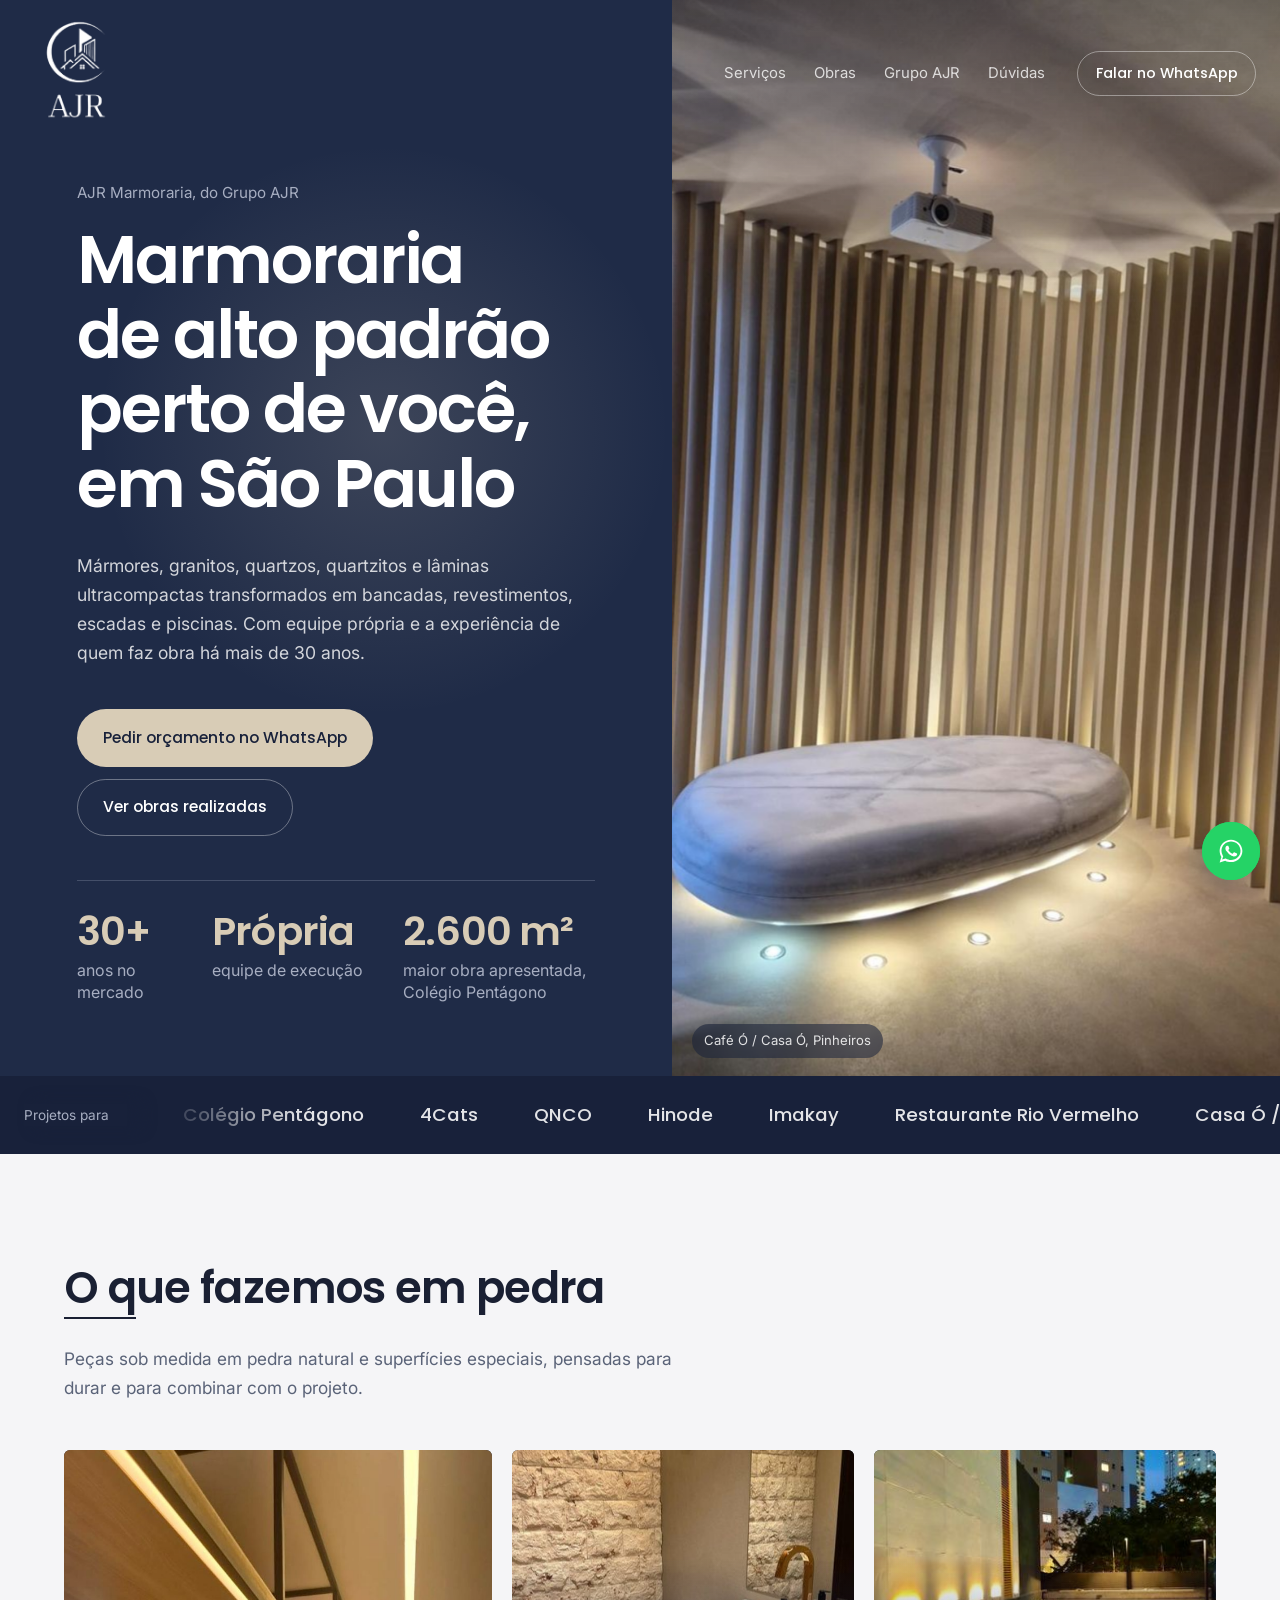
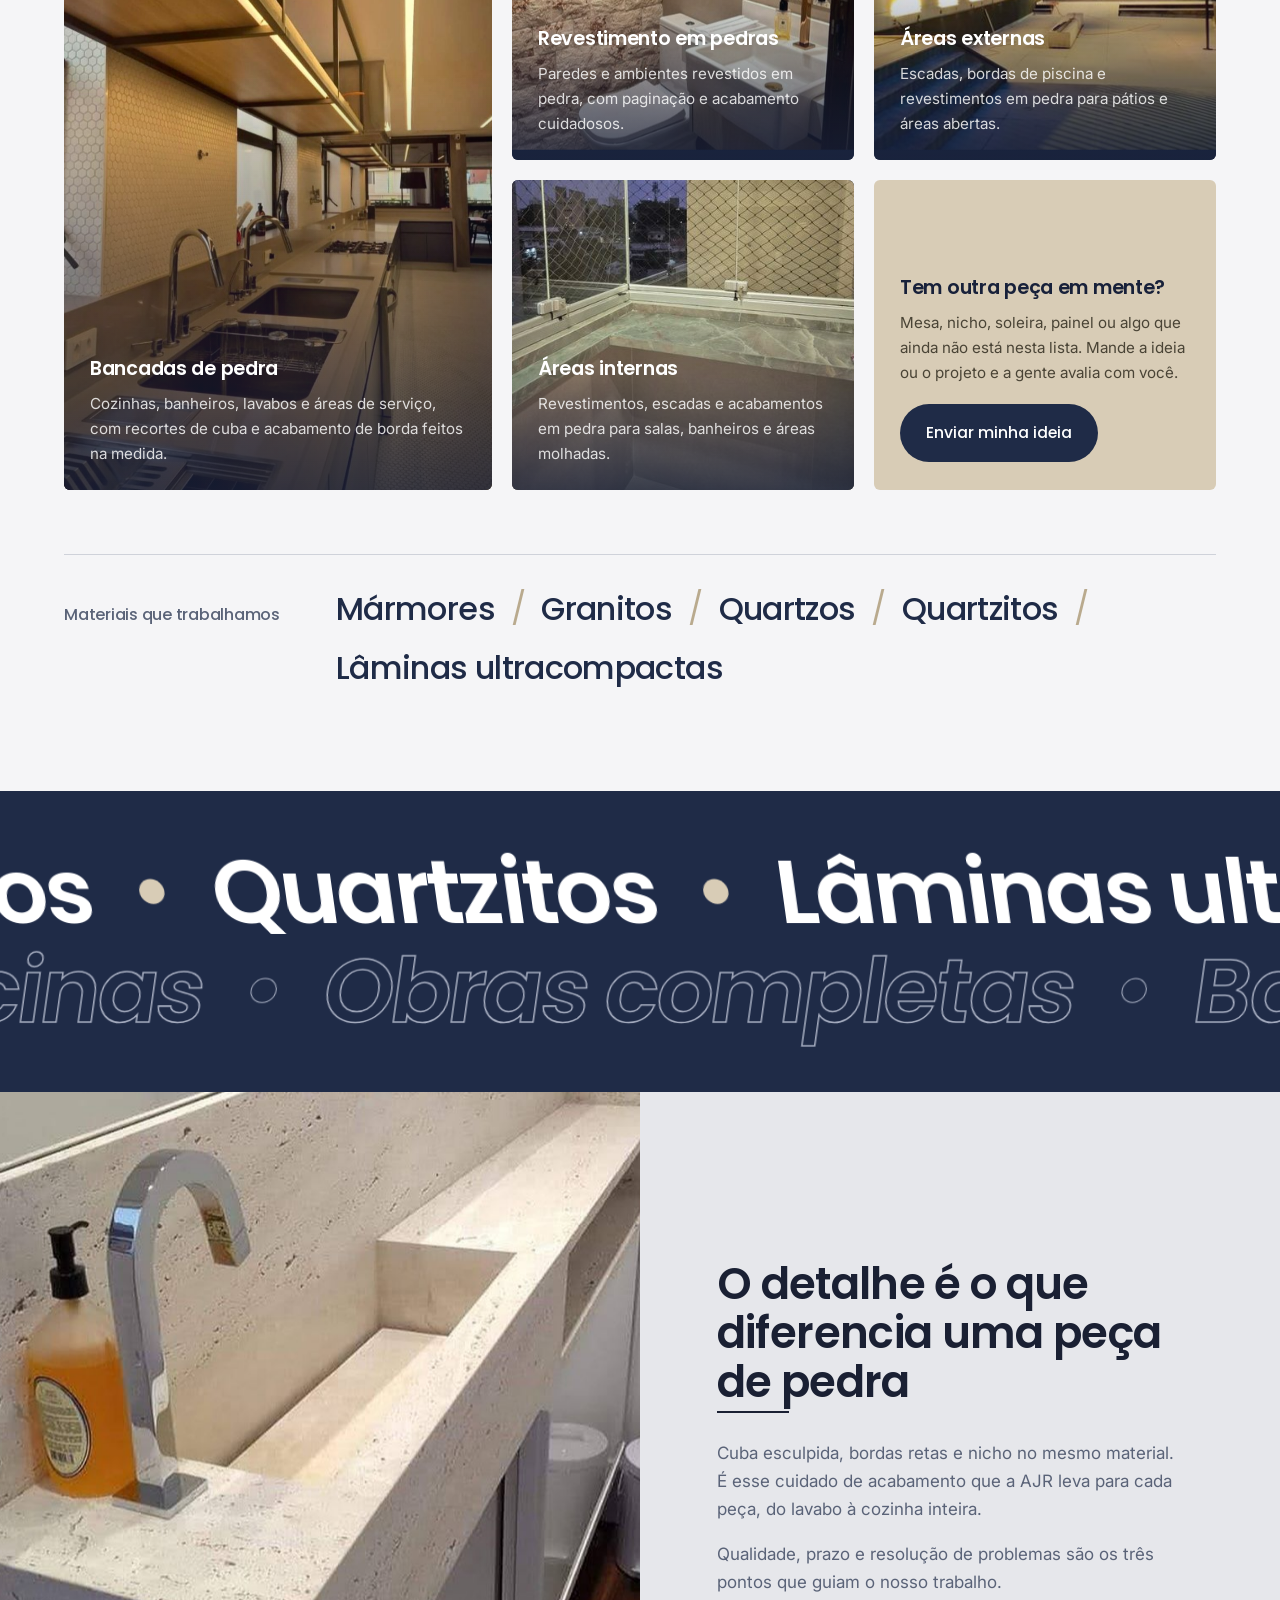
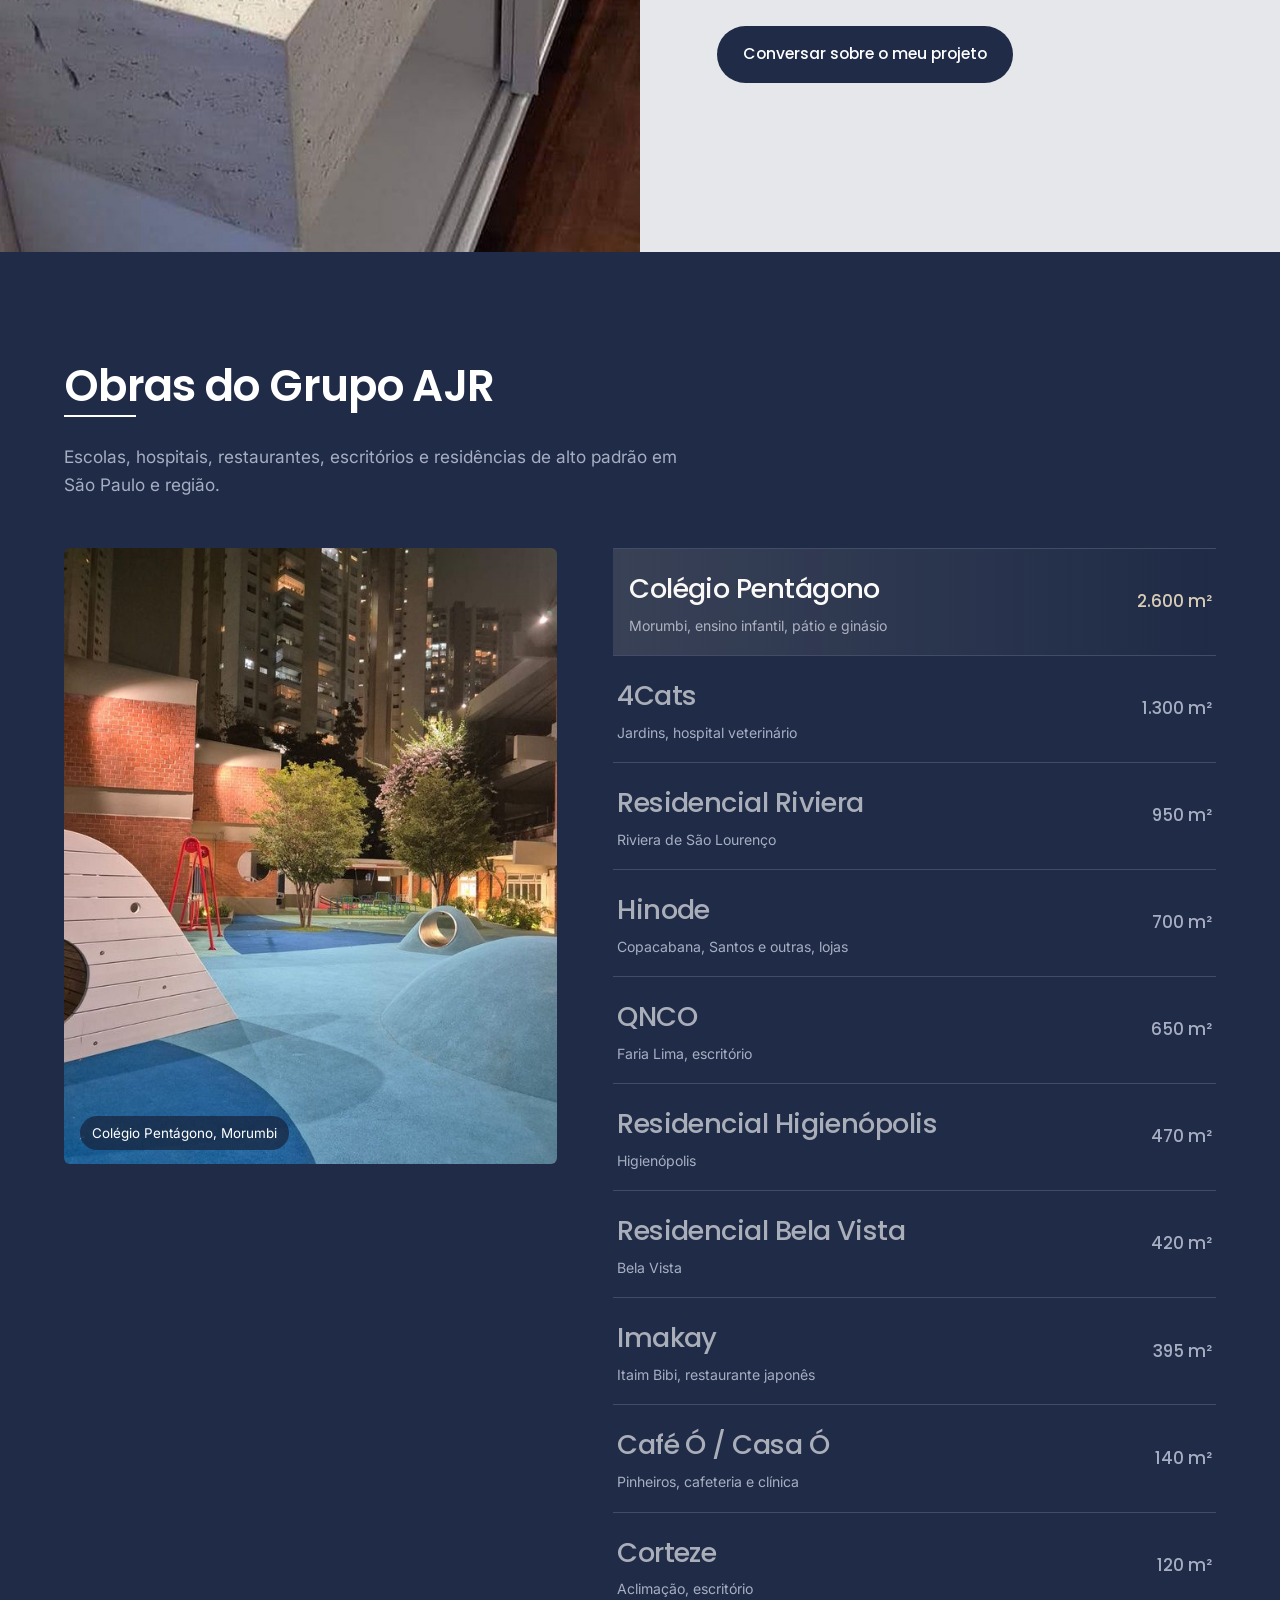
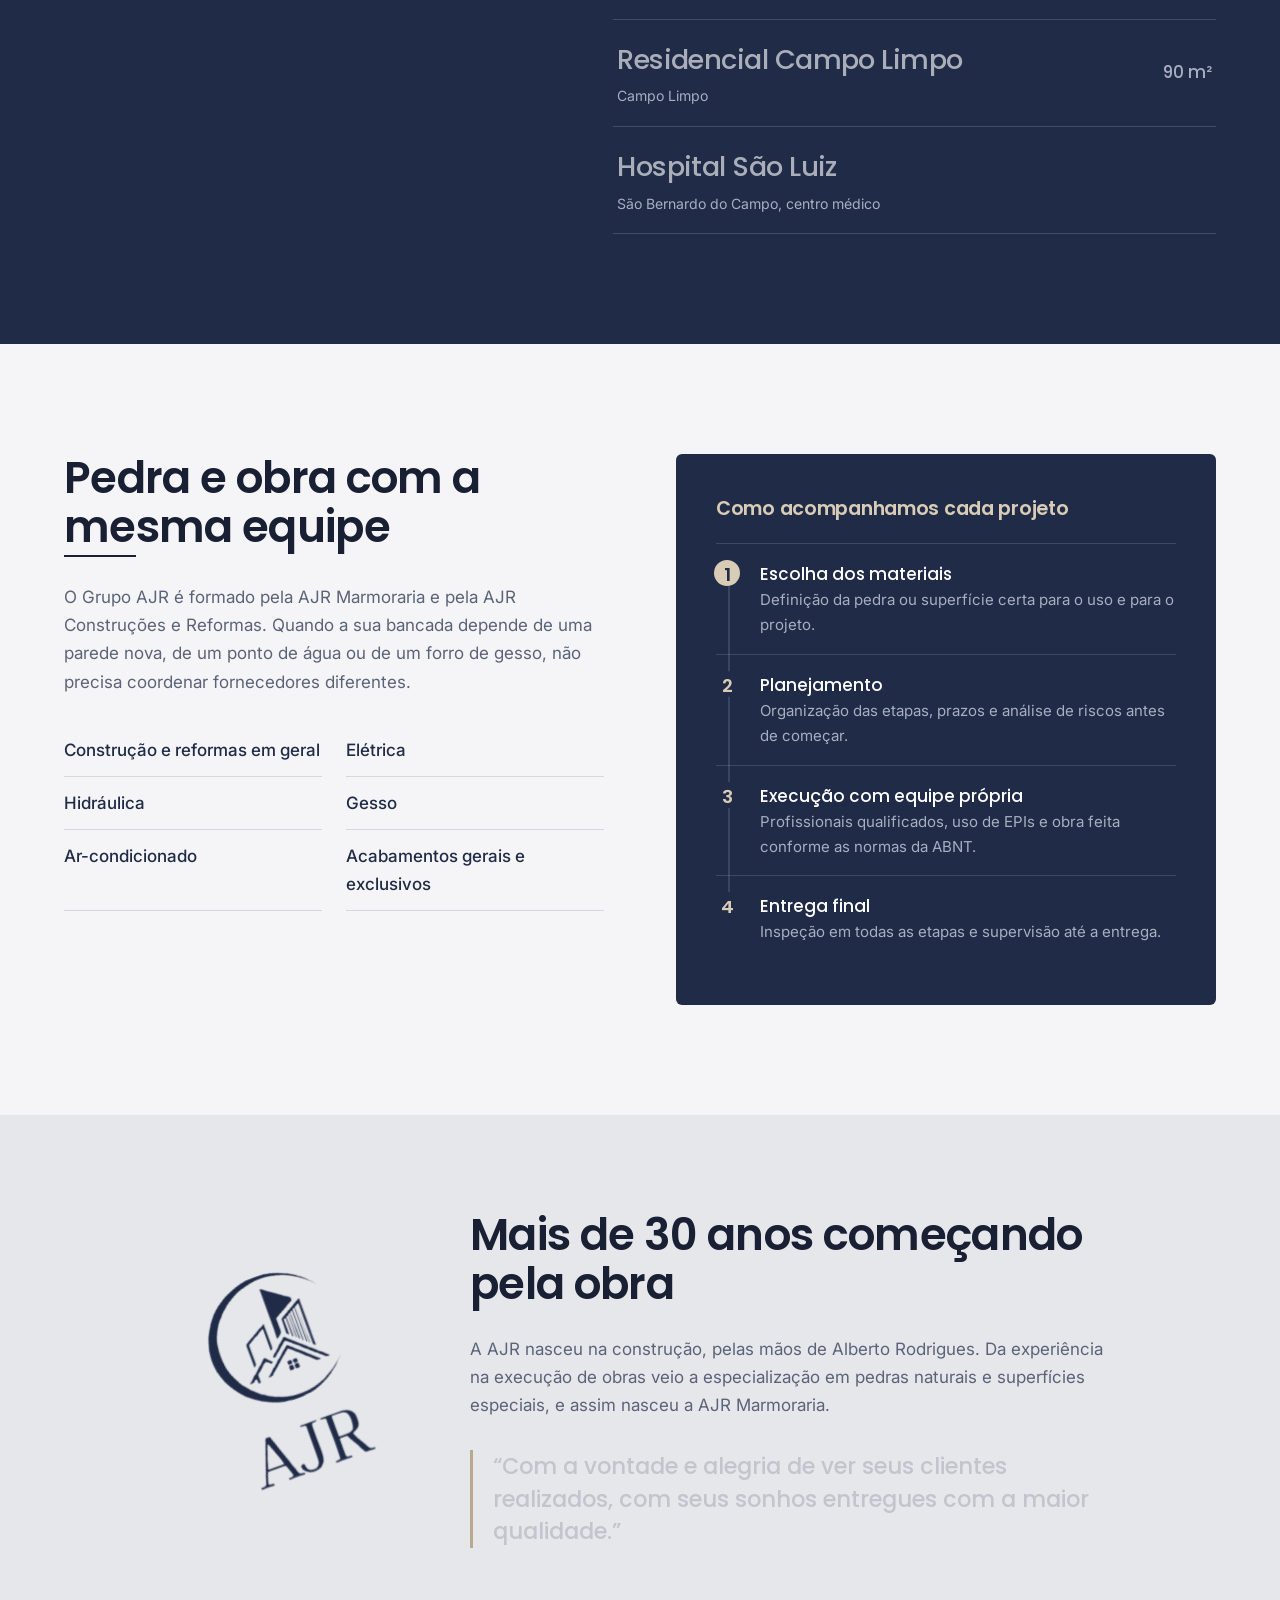
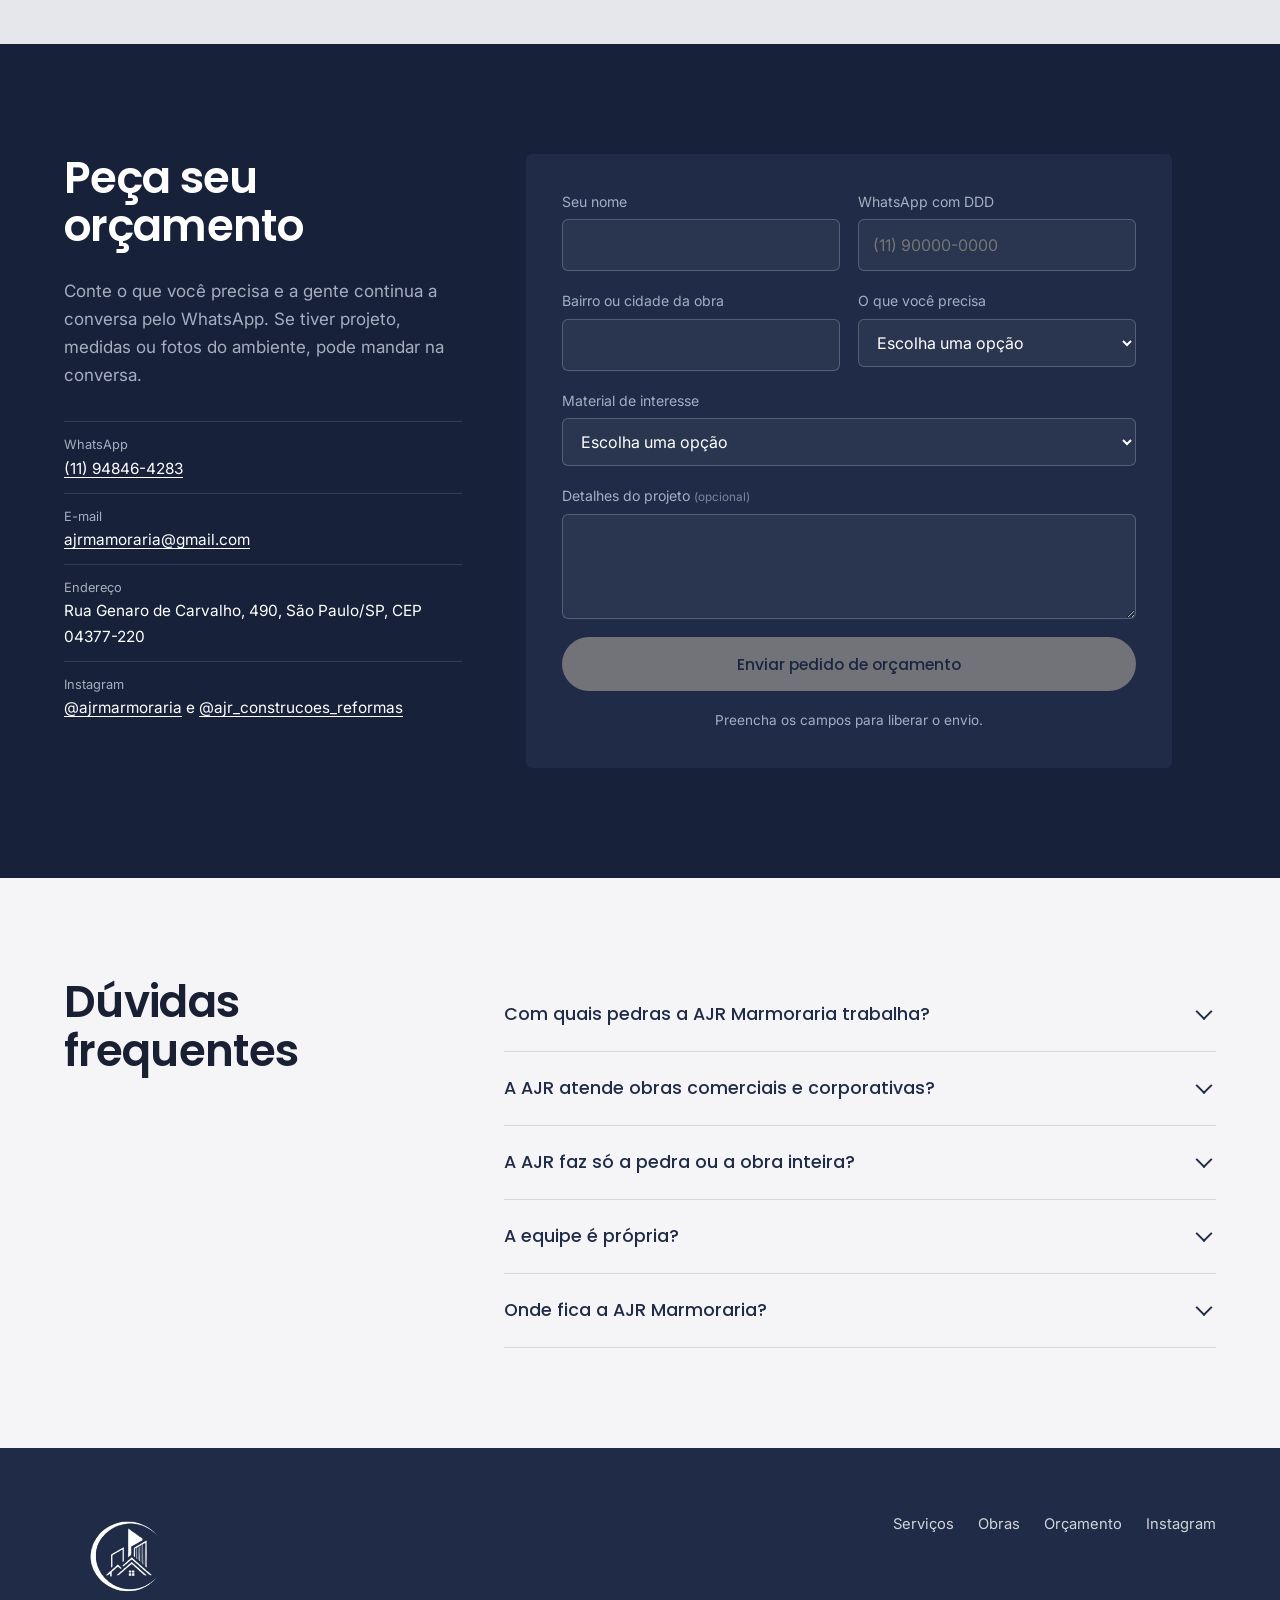
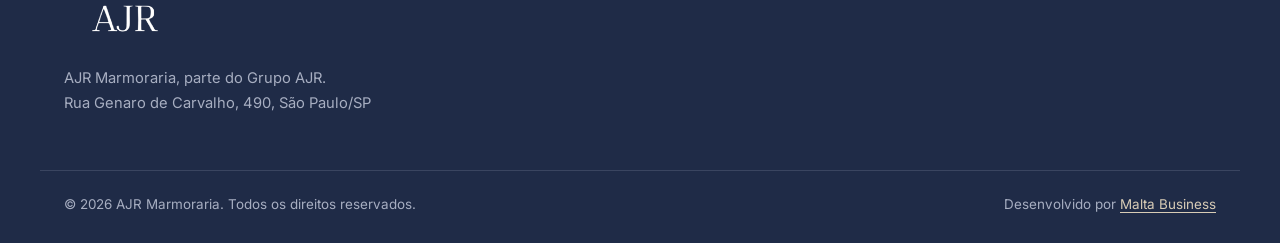
==== index.html @ c68c3832 "Add files via upload" ====
<!doctype html>
<html lang="pt-BR">
<head>
<meta charset="utf-8">
<meta name="viewport" content="width=device-width, initial-scale=1">
<title>AJR Marmoraria | Marmoraria de Alto Padrão em São Paulo, Perto de Você</title>
<meta name="description" content="Marmoraria de alto padrão em São Paulo: bancadas, revestimentos, escadas e piscinas em mármore, granito, quartzo, quartzito e lâmina ultracompacta. Equipe própria e mais de 30 anos de obra. Peça seu orçamento.">
<meta name="robots" content="index, follow">
<meta name="theme-color" content="#1F2B47">
<link rel="canonical" href="https://ajrmarmoraria.com.br/">

<meta property="og:type" content="website">
<meta property="og:locale" content="pt_BR">
<meta property="og:site_name" content="AJR Marmoraria">
<meta property="og:title" content="AJR Marmoraria | Marmoraria de Alto Padrão em São Paulo">
<meta property="og:description" content="Bancadas, revestimentos, escadas e piscinas em pedra natural e superfícies especiais. Equipe própria e mais de 30 anos de obra.">
<meta property="og:url" content="https://ajrmarmoraria.com.br/">
<meta property="og:image" content="https://ajrmarmoraria.com.br/assets/img/og-image.jpg">
<meta property="og:image:width" content="1200">
<meta property="og:image:height" content="630">
<meta property="og:image:alt" content="Banco esculpido em pedra com iluminação embutida, obra da AJR">
<meta name="twitter:card" content="summary_large_image">
<meta name="twitter:title" content="AJR Marmoraria | Marmoraria de Alto Padrão em São Paulo">
<meta name="twitter:description" content="Bancadas, revestimentos, escadas e piscinas em pedra natural. Equipe própria e mais de 30 anos de obra.">
<meta name="twitter:image" content="https://ajrmarmoraria.com.br/assets/img/og-image.jpg">

<link rel="icon" type="image/png" sizes="192x192" href="assets/img/icon-192.png">
<link rel="apple-touch-icon" href="assets/img/icon-180.png">
<link rel="manifest" href="site.webmanifest">

<link rel="preload" as="image" href="assets/img/hero-banco-pedra.jpg" fetchpriority="high">
<link rel="preconnect" href="https://fonts.googleapis.com">
<link rel="preconnect" href="https://fonts.gstatic.com" crossorigin>
<link href="https://fonts.googleapis.com/css2?family=Inter:wght@400;500;600&family=Poppins:wght@500;600;700&display=swap" rel="stylesheet">
<link rel="stylesheet" href="assets/css/style.css">
<script>document.documentElement.classList.add("js")</script>

<!-- ==========================================================
     [ESPAÇO DO GTM - HEAD]
     Troque GTM-XXXXXXX pelo ID do contêiner e apague as duas linhas de
     abertura e fechamento de comentário em volta do script.
     ========================================================== -->
<!--
<script>(function(w,d,s,l,i){w[l]=w[l]||[];w[l].push({'gtm.start':new Date().getTime(),event:'gtm.js'});var f=d.getElementsByTagName(s)[0],j=d.createElement(s),dl=l!='dataLayer'?'&l='+l:'';j.async=true;j.src='https://www.googletagmanager.com/gtm.js?id='+i+dl;f.parentNode.insertBefore(j,f);})(window,document,'script','dataLayer','GTM-XXXXXXX');</script>
-->
<!-- ================== [FIM DO ESPAÇO DO GTM - HEAD] ================== -->

<!-- ==========================================================
     [ESPAÇO DO PIXEL DA META]
     Troque SEU_PIXEL_ID pelo ID do pixel (2 lugares) e tire os comentários.
     Se o pixel já for disparado pelo GTM, deixe este bloco comentado.
     ========================================================== -->
<!--
<script>
!function(f,b,e,v,n,t,s){if(f.fbq)return;n=f.fbq=function(){n.callMethod?n.callMethod.apply(n,arguments):n.queue.push(arguments)};if(!f._fbq)f._fbq=n;n.push=n;n.loaded=!0;n.version='2.0';n.queue=[];t=b.createElement(e);t.async=!0;t.src=v;s=b.getElementsByTagName(e)[0];s.parentNode.insertBefore(t,s)}(window,document,'script','https://connect.facebook.net/en_US/fbevents.js');
fbq('init', 'SEU_PIXEL_ID');
fbq('track', 'PageView');
</script>
<noscript><img height="1" width="1" style="display:none" alt="" src="https://www.facebook.com/tr?id=SEU_PIXEL_ID&ev=PageView&noscript=1"></noscript>
-->
<!-- ================== [FIM DO ESPAÇO DO PIXEL DA META] ================== -->

<script type="application/ld+json">
{
  "@context": "https://schema.org",
  "@type": "HomeAndConstructionBusiness",
  "@id": "https://ajrmarmoraria.com.br/#empresa",
  "name": "AJR Marmoraria",
  "alternateName": "Grupo AJR",
  "description": "Marmoraria de alto padrão em São Paulo. Bancadas, revestimentos em pedra, escadas e revestimento de piscina em mármore, granito, quartzo, quartzito e lâmina ultracompacta, com equipe própria.",
  "url": "https://ajrmarmoraria.com.br/",
  "logo": "https://ajrmarmoraria.com.br/assets/img/icon-512.png",
  "image": "https://ajrmarmoraria.com.br/assets/img/og-image.jpg",
  "telephone": "+55-11-94846-4283",
  "email": "ajrmamoraria@gmail.com",
  "address": {
    "@type": "PostalAddress",
    "streetAddress": "Rua Genaro de Carvalho, 490",
    "addressLocality": "São Paulo",
    "addressRegion": "SP",
    "postalCode": "04377-220",
    "addressCountry": "BR"
  },
  "areaServed": { "@type": "City", "name": "São Paulo" },
  "sameAs": [
    "https://www.instagram.com/ajrmarmoraria/",
    "https://www.instagram.com/ajr_construcoes_reformas/"
  ],
  "founder": { "@type": "Person", "name": "Alberto Rodrigues" },
  "makesOffer": [
    { "@type": "Offer", "itemOffered": { "@type": "Service", "name": "Bancadas de pedra" } },
    { "@type": "Offer", "itemOffered": { "@type": "Service", "name": "Revestimento em pedras" } },
    { "@type": "Offer", "itemOffered": { "@type": "Service", "name": "Escadas em pedra" } },
    { "@type": "Offer", "itemOffered": { "@type": "Service", "name": "Revestimento de piscina" } },
    { "@type": "Offer", "itemOffered": { "@type": "Service", "name": "Construção e reformas" } }
  ]
}
</script>
<script type="application/ld+json">
{
  "@context": "https://schema.org",
  "@type": "FAQPage",
  "mainEntity": [
    { "@type": "Question", "name": "Com quais pedras a AJR Marmoraria trabalha?", "acceptedAnswer": { "@type": "Answer", "text": "Mármores, granitos, quartzos, quartzitos e lâminas ultracompactas." } },
    { "@type": "Question", "name": "A AJR atende obras comerciais e corporativas?", "acceptedAnswer": { "@type": "Answer", "text": "Sim. O Grupo AJR atende projetos residenciais, comerciais e corporativos de todos os portes, como o Colégio Pentágono, o hospital veterinário 4Cats e o escritório QNCO." } },
    { "@type": "Question", "name": "A AJR faz só a pedra ou a obra inteira?", "acceptedAnswer": { "@type": "Answer", "text": "As duas coisas. O Grupo AJR reúne a AJR Marmoraria e a AJR Construções e Reformas, que executa construção, reformas, elétrica, hidráulica, gesso, ar-condicionado e acabamentos." } },
    { "@type": "Question", "name": "A equipe é própria?", "acceptedAnswer": { "@type": "Answer", "text": "Sim. A AJR trabalha com equipe própria e profissionais qualificados, com acompanhamento de cada etapa até a entrega final." } },
    { "@type": "Question", "name": "Onde fica a AJR Marmoraria?", "acceptedAnswer": { "@type": "Answer", "text": "Rua Genaro de Carvalho, 490, São Paulo/SP, CEP 04377-220." } }
  ]
}
</script>
</head>
<body>
<!-- ==========================================================
     [ESPAÇO DO GTM - BODY] Troque GTM-XXXXXXX e tire os comentários.
     ========================================================== -->
<!--
<noscript><iframe src="https://www.googletagmanager.com/ns.html?id=GTM-XXXXXXX" height="0" width="0" style="display:none;visibility:hidden"></iframe></noscript>
-->
<!-- ================== [FIM DO ESPAÇO DO GTM - BODY] ================== -->
<a class="skip" href="#conteudo">Pular para o conteúdo</a>

<header class="topbar" id="topo">
  <div class="topbar__in">
    <a href="#topo" class="brand" aria-label="AJR Marmoraria, voltar ao início">
      <img src="assets/img/logo-ajr-branco.png" alt="AJR" width="484" height="515">
    </a>
    <nav class="nav" aria-label="Principal">
      <a href="#pedra">Serviços</a>
      <a href="#obras">Obras</a>
      <a href="#grupo">Grupo AJR</a>
      <a href="#duvidas">Dúvidas</a>
    </nav>
    <a class="btn btn--line js-wa" data-origem="topo" href="#">Falar no WhatsApp</a>
  </div>
</header>

<main id="conteudo">

<!-- HERO -->
<section class="hero" id="hero">
  <span class="hero__glow" aria-hidden="true"></span>
  <div class="hero__text">
    <p class="hero__kicker">AJR Marmoraria, do Grupo AJR</p>
    <h1>Marmoraria de alto padrão perto de você, em São Paulo</h1>
    <p class="hero__lead">Mármores, granitos, quartzos, quartzitos e lâminas ultracompactas transformados em bancadas, revestimentos, escadas e piscinas. Com equipe própria e a experiência de quem faz obra há mais de 30 anos.</p>
    <div class="hero__cta">
      <a class="btn btn--stone js-wa" data-origem="hero" href="#">Pedir orçamento no WhatsApp</a>
      <a class="btn btn--ghost" href="#obras">Ver obras realizadas</a>
    </div>
    <dl class="hero__facts">
      <div><dt><span class="js-count" data-to="30">30</span>+</dt><dd>anos no mercado</dd></div>
      <div><dt>Própria</dt><dd>equipe de execução</dd></div>
      <div><dt><span class="js-count" data-to="2600">2.600</span> m²</dt><dd>maior obra apresentada, Colégio Pentágono</dd></div>
    </dl>
  </div>
  <figure class="hero__media">
    <img class="hero__img" src="assets/img/hero-banco-pedra.jpg" alt="Banco esculpido em pedra com iluminação embutida entre painéis ripados" width="1055" height="1400" fetchpriority="high">
    <figcaption>Café Ó / Casa Ó, Pinheiros</figcaption>
  </figure>
</section>

<!-- CLIENTES -->
<section class="clients" aria-label="Clientes atendidos">
  <p>Projetos para</p>
  <div class="clients__track">
    <ul><li>Colégio Pentágono</li><li>4Cats</li><li>QNCO</li><li>Hinode</li><li>Imakay</li><li>Restaurante Rio Vermelho</li><li>Casa Ó / Café Ó</li></ul>
    <ul aria-hidden="true"><li>Colégio Pentágono</li><li>4Cats</li><li>QNCO</li><li>Hinode</li><li>Imakay</li><li>Restaurante Rio Vermelho</li><li>Casa Ó / Café Ó</li></ul>
  </div>
</section>

<!-- SERVIÇOS EM PEDRA -->
<section class="stone" id="pedra">
  <div class="wrap">
    <header class="sec-head reveal">
      <h2>O que fazemos em pedra</h2>
      <p>Peças sob medida em pedra natural e superfícies especiais, pensadas para durar e para combinar com o projeto.</p>
    </header>

    <div class="stone__grid stagger">
      <article class="piece piece--tall">
        <img src="assets/img/bancada-cozinha.jpg" alt="Cozinha com bancada longa em pedra clara e cubas embutidas" width="1055" height="1400" loading="lazy">
        <div class="piece__txt">
          <h3>Bancadas de pedra</h3>
          <p>Cozinhas, banheiros, lavabos e áreas de serviço, com recortes de cuba e acabamento de borda feitos na medida.</p>
        </div>
      </article>
      <article class="piece">
        <img src="assets/img/revestimento-pedra.jpg" alt="Lavabo com parede revestida em pedra natural e bancada" width="480" height="640" loading="lazy">
        <div class="piece__txt">
          <h3>Revestimento em pedras</h3>
          <p>Paredes e ambientes revestidos em pedra, com paginação e acabamento cuidadosos.</p>
        </div>
      </article>
      <article class="piece">
        <img src="assets/img/escada-pedra.jpg" alt="Área externa com escada e paredes iluminadas ao entardecer" width="384" height="512" loading="lazy">
        <div class="piece__txt">
          <h3>Áreas externas</h3>
          <p>Escadas, bordas de piscina e revestimentos em pedra para pátios e áreas abertas.</p>
        </div>
      </article>
      <article class="piece">
        <img src="assets/img/piscina-pedra.jpg" alt="Área interna com revestimento em pedra clara" width="480" height="640" loading="lazy">
        <div class="piece__txt">
          <h3>Áreas internas</h3>
          <p>Revestimentos, escadas e acabamentos em pedra para salas, banheiros e áreas molhadas.</p>
        </div>
      </article>
      <aside class="piece piece--cta">
        <h3>Tem outra peça em mente?</h3>
        <p>Mesa, nicho, soleira, painel ou algo que ainda não está nesta lista. Mande a ideia ou o projeto e a gente avalia com você.</p>
        <a class="btn btn--navy js-wa" data-origem="servicos" href="#">Enviar minha ideia</a>
      </aside>
    </div>

    <div class="materials reveal">
      <h3>Materiais que trabalhamos</h3>
      <ul class="stagger">
        <li>Mármores</li><li>Granitos</li><li>Quartzos</li><li>Quartzitos</li><li>Lâminas ultracompactas</li>
      </ul>
    </div>
  </div>
</section>

<!-- DESTAQUE TRAVERTINO -->
<!-- FAIXA DE MATERIAIS -->
<section class="band" aria-label="Materiais">
  <div class="band__row band__row--a" data-dir="1">
    <span>Mármores</span><span>Granitos</span><span>Quartzos</span><span>Quartzitos</span><span>Lâminas ultracompactas</span><span>Mármores</span><span>Granitos</span><span>Quartzos</span><span>Quartzitos</span><span>Lâminas ultracompactas</span>
  </div>
  <div class="band__row band__row--b" data-dir="-1" aria-hidden="true">
    <span>Bancadas</span><span>Revestimentos</span><span>Escadas</span><span>Piscinas</span><span>Obras completas</span><span>Bancadas</span><span>Revestimentos</span><span>Escadas</span><span>Piscinas</span><span>Obras completas</span>
  </div>
</section>

<section class="detail">
  <figure class="detail__img reveal">
    <img src="assets/img/lavatorio-travertino.jpg" alt="Lavatório esculpido em travertino com torneira cromada" width="853" height="1138" loading="lazy">
  </figure>
  <div class="detail__txt reveal">
    <h2>O detalhe é o que diferencia uma peça de pedra</h2>
    <p>Cuba esculpida, bordas retas e nicho no mesmo material. É esse cuidado de acabamento que a AJR leva para cada peça, do lavabo à cozinha inteira.</p>
    <p>Qualidade, prazo e resolução de problemas são os três pontos que guiam o nosso trabalho.</p>
    <a class="btn btn--navy js-wa" data-origem="detalhe" href="#">Conversar sobre o meu projeto</a>
  </div>
</section>

<!-- OBRAS (ledger) -->
<section class="works" id="obras">
  <div class="wrap">
    <header class="sec-head sec-head--light reveal">
      <h2>Obras do Grupo AJR</h2>
      <p>Escolas, hospitais, restaurantes, escritórios e residências de alto padrão em São Paulo e região.</p>
    </header>
    <div class="works__body">
      <figure class="works__view reveal reveal--zoom" aria-live="polite">
        <img id="worksImg" src="assets/img/obra-pentagono.jpg" alt="Pátio do Colégio Pentágono, Morumbi" width="600" height="800" loading="lazy">
        <figcaption id="worksCap">Colégio Pentágono, Morumbi</figcaption>
      </figure>
      <ol class="works__list stagger" id="worksList">
        <li><button type="button" class="is-on" data-img="obra-pentagono" data-alt="Pátio do Colégio Pentágono, Morumbi"><span class="w-name">Colégio Pentágono</span><span class="w-meta">Morumbi, ensino infantil, pátio e ginásio</span><span class="w-area">2.600 m²</span></button></li>
        <li><button type="button" data-img="obra-4cats" data-alt="Fachada do hospital veterinário 4Cats, Jardins"><span class="w-name">4Cats</span><span class="w-meta">Jardins, hospital veterinário</span><span class="w-area">1.300 m²</span></button></li>
        <li><button type="button" data-img="obra-riviera" data-alt="Residência na Riviera de São Lourenço com fachada iluminada"><span class="w-name">Residencial Riviera</span><span class="w-meta">Riviera de São Lourenço</span><span class="w-area">950 m²</span></button></li>
        <li><button type="button" data-img="obra-hinode" data-alt="Corredor de loja Hinode com iluminação no forro"><span class="w-name">Hinode</span><span class="w-meta">Copacabana, Santos e outras, lojas</span><span class="w-area">700 m²</span></button></li>
        <li><button type="button" data-img="obra-qnco" data-alt="Escritório QNCO com área de convivência"><span class="w-name">QNCO</span><span class="w-meta">Faria Lima, escritório</span><span class="w-area">650 m²</span></button></li>
        <li><button type="button" data-img="obra-higienopolis" data-alt="Cozinha de residência em Higienópolis com bancada de pedra"><span class="w-name">Residencial Higienópolis</span><span class="w-meta">Higienópolis</span><span class="w-area">470 m²</span></button></li>
        <li><button type="button" data-img="obra-bela-vista" data-alt="Cozinha com ilha em pedra escura em residência na Bela Vista"><span class="w-name">Residencial Bela Vista</span><span class="w-meta">Bela Vista</span><span class="w-area">420 m²</span></button></li>
        <li><button type="button" data-img="obra-imakay" data-alt="Fachada do restaurante japonês Imakay, Itaim Bibi"><span class="w-name">Imakay</span><span class="w-meta">Itaim Bibi, restaurante japonês</span><span class="w-area">395 m²</span></button></li>
        <li><button type="button" data-img="obra-cafe-o" data-alt="Sala de espera do Café Ó / Casa Ó, Pinheiros"><span class="w-name">Café Ó / Casa Ó</span><span class="w-meta">Pinheiros, cafeteria e clínica</span><span class="w-area">140 m²</span></button></li>
        <li><button type="button" data-img="obra-corteze" data-alt="Sala de reunião do escritório Corteze com mesa em pedra"><span class="w-name">Corteze</span><span class="w-meta">Aclimação, escritório</span><span class="w-area">120 m²</span></button></li>
        <li><button type="button" data-img="obra-campo-limpo" data-alt="Banheiro de residência no Campo Limpo com bancada em pedra"><span class="w-name">Residencial Campo Limpo</span><span class="w-meta">Campo Limpo</span><span class="w-area">90 m²</span></button></li>
        <li><button type="button" data-img="obra-sao-luiz" data-alt="Recepção do centro médico Hospital São Luiz, São Bernardo do Campo"><span class="w-name">Hospital São Luiz</span><span class="w-meta">São Bernardo do Campo, centro médico</span><span class="w-area"></span></button></li>
      </ol>
    </div>
  </div>
</section>

<!-- GRUPO AJR -->
<section class="group" id="grupo">
  <div class="wrap group__in">
    <div class="group__intro reveal">
      <h2>Pedra e obra com a mesma equipe</h2>
      <p>O Grupo AJR é formado pela AJR Marmoraria e pela AJR Construções e Reformas. Quando a sua bancada depende de uma parede nova, de um ponto de água ou de um forro de gesso, não precisa coordenar fornecedores diferentes.</p>
      <ul class="group__services stagger">
        <li>Construção e reformas em geral</li>
        <li>Elétrica</li>
        <li>Hidráulica</li>
        <li>Gesso</li>
        <li>Ar-condicionado</li>
        <li>Acabamentos gerais e exclusivos</li>
      </ul>
    </div>
    <div class="group__steps reveal" id="steps">
      <span class="steps__line" aria-hidden="true"><i></i></span>
      <h3>Como acompanhamos cada projeto</h3>
      <ol>
        <li><strong>Escolha dos materiais</strong><span>Definição da pedra ou superfície certa para o uso e para o projeto.</span></li>
        <li><strong>Planejamento</strong><span>Organização das etapas, prazos e análise de riscos antes de começar.</span></li>
        <li><strong>Execução com equipe própria</strong><span>Profissionais qualificados, uso de EPIs e obra feita conforme as normas da ABNT.</span></li>
        <li><strong>Entrega final</strong><span>Inspeção em todas as etapas e supervisão até a entrega.</span></li>
      </ol>
    </div>
  </div>
</section>

<!-- HISTÓRIA -->
<section class="story">
  <div class="wrap story__in">
    <img class="story__logo reveal reveal--zoom" src="assets/img/logo-ajr-navy.png" alt="" width="484" height="515" loading="lazy">
    <div>
      <h2 class="reveal">Mais de 30 anos começando pela obra</h2>
      <p>A AJR nasceu na construção, pelas mãos de Alberto Rodrigues. Da experiência na execução de obras veio a especialização em pedras naturais e superfícies especiais, e assim nasceu a AJR Marmoraria.</p>
      <blockquote class="js-quote">“Com a vontade e alegria de ver seus clientes realizados, com seus sonhos entregues com a maior qualidade.”</blockquote>
    </div>
  </div>
</section>

<!-- ORÇAMENTO -->
<section class="quote" id="orcamento">
  <div class="wrap quote__in">
    <div class="quote__txt reveal">
      <h2>Peça seu orçamento</h2>
      <p>Conte o que você precisa e a gente continua a conversa pelo WhatsApp. Se tiver projeto, medidas ou fotos do ambiente, pode mandar na conversa.</p>
      <ul class="quote__contact">
        <li><span>WhatsApp</span><a class="js-wa" data-origem="contato" href="#">(11) 94846-4283</a></li>
        <li><span>E-mail</span><a href="mailto:ajrmamoraria@gmail.com">ajrmamoraria@gmail.com</a></li>
        <li><span>Endereço</span>Rua Genaro de Carvalho, 490, São Paulo/SP, CEP 04377-220</li>
        <li><span>Instagram</span><a href="https://www.instagram.com/ajrmarmoraria/" target="_blank" rel="noopener">@ajrmarmoraria</a> e <a href="https://www.instagram.com/ajr_construcoes_reformas/" target="_blank" rel="noopener">@ajr_construcoes_reformas</a></li>
      </ul>
    </div>
    <form class="form reveal" id="leadForm" novalidate>
      <div class="field">
        <label for="f-nome">Seu nome</label>
        <input id="f-nome" name="nome" type="text" autocomplete="name" required minlength="2">
      </div>
      <div class="field">
        <label for="f-tel">WhatsApp com DDD</label>
        <input id="f-tel" name="telefone" type="tel" inputmode="tel" autocomplete="tel" required placeholder="(11) 90000-0000" pattern="^\(?\d{2}\)?\s?\d{4,5}-?\d{4}$">
      </div>
      <div class="field">
        <label for="f-local">Bairro ou cidade da obra</label>
        <input id="f-local" name="local" type="text" required minlength="2">
      </div>
      <div class="field">
        <label for="f-servico">O que você precisa</label>
        <select id="f-servico" name="servico" required>
          <option value="" disabled selected>Escolha uma opção</option>
          <option>Bancada de pedra</option>
          <option>Revestimento em pedras</option>
          <option>Escada</option>
          <option>Revestimento de piscina</option>
          <option>Obra ou reforma completa</option>
          <option>Outro</option>
        </select>
      </div>
      <div class="field field--full">
        <label for="f-material">Material de interesse</label>
        <select id="f-material" name="material" required>
          <option value="" disabled selected>Escolha uma opção</option>
          <option>Mármore</option>
          <option>Granito</option>
          <option>Quartzo</option>
          <option>Quartzito</option>
          <option>Lâmina ultracompacta</option>
          <option>Ainda não sei</option>
        </select>
      </div>
      <div class="field field--full">
        <label for="f-msg">Detalhes do projeto <small>(opcional)</small></label>
        <textarea id="f-msg" name="mensagem" rows="3"></textarea>
      </div>
      <button class="btn btn--stone btn--block" id="f-send" type="submit" disabled>Enviar pedido de orçamento</button>
      <p class="form__note" id="f-note">Preencha os campos para liberar o envio.</p>
    </form>
  </div>
</section>

<!-- FAQ -->
<section class="faq" id="duvidas">
  <div class="wrap faq__in">
    <h2 class="reveal">Dúvidas frequentes</h2>
    <div class="faq__list stagger">
      <details>
        <summary>Com quais pedras a AJR Marmoraria trabalha?</summary>
        <p>Mármores, granitos, quartzos, quartzitos e lâminas ultracompactas.</p>
      </details>
      <details>
        <summary>A AJR atende obras comerciais e corporativas?</summary>
        <p>Sim. O Grupo AJR atende projetos residenciais, comerciais e corporativos de todos os portes, como o Colégio Pentágono, o hospital veterinário 4Cats e o escritório QNCO.</p>
      </details>
      <details>
        <summary>A AJR faz só a pedra ou a obra inteira?</summary>
        <p>As duas coisas. O Grupo AJR reúne a AJR Marmoraria e a AJR Construções e Reformas, que executa construção, reformas, elétrica, hidráulica, gesso, ar-condicionado e acabamentos.</p>
      </details>
      <details>
        <summary>A equipe é própria?</summary>
        <p>Sim. A AJR trabalha com equipe própria e profissionais qualificados, com acompanhamento de cada etapa até a entrega final.</p>
      </details>
      <details>
        <summary>Onde fica a AJR Marmoraria?</summary>
        <p>Rua Genaro de Carvalho, 490, São Paulo/SP, CEP 04377-220.</p>
      </details>
    </div>
  </div>
</section>

</main>

<footer class="footer">
  <div class="wrap footer__in reveal">
    <div class="footer__brand">
      <img src="assets/img/logo-ajr-branco.png" alt="AJR" width="484" height="515" loading="lazy">
      <p>AJR Marmoraria, parte do Grupo AJR.<br>Rua Genaro de Carvalho, 490, São Paulo/SP</p>
    </div>
    <nav class="footer__nav" aria-label="Rodapé">
      <a href="#pedra">Serviços</a>
      <a href="#obras">Obras</a>
      <a href="#orcamento">Orçamento</a>
      <a href="https://www.instagram.com/ajrmarmoraria/" target="_blank" rel="noopener">Instagram</a>
    </nav>
  </div>
  <div class="wrap footer__bottom">
    <p>© <span id="ano">2026</span> AJR Marmoraria. Todos os direitos reservados.</p>
    <p>Desenvolvido por <a href="https://maltabusiness.vercel.app/" target="_blank" rel="noopener">Malta Business</a></p>
  </div>
</footer>

<a class="wa-float js-wa" data-origem="flutuante" href="#" aria-label="Falar com a AJR no WhatsApp">
  <svg viewBox="0 0 32 32" width="28" height="28" aria-hidden="true"><path fill="currentColor" d="M16 3C8.8 3 3 8.7 3 15.8c0 2.5.7 4.9 2 7L3 29l6.4-2c2 1.1 4.3 1.7 6.6 1.7 7.2 0 13-5.7 13-12.8S23.2 3 16 3zm0 23.4c-2.1 0-4.1-.6-5.9-1.7l-.4-.2-3.8 1.2 1.2-3.7-.3-.4a10.4 10.4 0 0 1-1.7-5.8C5.1 9.9 10 5.2 16 5.2s10.9 4.7 10.9 10.6S22 26.4 16 26.4zm6-7.9c-.3-.2-1.9-.9-2.2-1s-.5-.2-.7.2-.8 1-1 1.2-.4.2-.7.1a8.9 8.9 0 0 1-4.4-3.8c-.3-.6.3-.5 1-1.8.1-.2 0-.4 0-.6l-1-2.4c-.3-.6-.5-.5-.7-.5h-.6c-.2 0-.6.1-.9.4s-1.2 1.1-1.2 2.7 1.2 3.1 1.4 3.4c.2.2 2.3 3.5 5.6 4.9 2.1.9 2.9 1 4 .8.6-.1 1.9-.8 2.2-1.5.3-.7.3-1.4.2-1.5-.1-.2-.3-.3-.6-.4z"/></svg>
</a>

<script src="assets/js/main.js" defer></script>
<script src="assets/js/motion.js" defer></script>
<script src="assets/js/lightbox.js" defer></script>
</body>
</html>
---- assets/css/style.css ----
:root{
  --navy:#1F2B47;
  --navy-deep:#18213A;
  --slate:#A7AEC1;
  --mist:#E6E7EB;
  --paper:#F5F5F7;
  --stone:#D8CCB6;
  --stone-dark:#B9AA8E;
  --ink:#1A2033;
  --muted:#5A6378;
  --white:#fff;
  --ff-head:"Poppins",system-ui,sans-serif;
  --ff-body:"Inter",system-ui,sans-serif;
  --wrap:1200px;
  --ease:cubic-bezier(.2,.7,.2,1);
}
*,*::before,*::after{box-sizing:border-box}
html{scroll-behavior:smooth;-webkit-text-size-adjust:100%}
body{margin:0;font-family:var(--ff-body);font-size:1.0625rem;line-height:1.65;color:var(--ink);background:var(--paper);overflow-x:hidden}
img{max-width:100%;height:auto;display:block}
a{color:inherit}
h1,h2,h3{font-family:var(--ff-head);line-height:1.12;margin:0 0 .6em;letter-spacing:-.015em}
h2{font-size:clamp(1.8rem,3.4vw,2.75rem);font-weight:600}
h3{font-size:1.2rem;font-weight:600}
p{margin:0 0 1em}
.wrap{max-width:var(--wrap);margin:0 auto;padding:0 24px}
:focus-visible{outline:3px solid var(--stone);outline-offset:3px;border-radius:4px}
.skip{position:absolute;left:-999px;top:8px;background:var(--white);padding:8px 14px;z-index:100}
.skip:focus{left:8px}

/* Buttons */
.btn{display:inline-flex;align-items:center;justify-content:center;gap:.5em;font-family:var(--ff-head);font-weight:500;font-size:.98rem;text-decoration:none;padding:.95em 1.6em;border-radius:999px;border:1.5px solid transparent;cursor:pointer;transition:background .25s var(--ease),color .25s var(--ease),border-color .25s var(--ease),transform .25s var(--ease)}
.btn:active{transform:scale(.97)}
.btn--stone{background:var(--stone);color:var(--navy-deep)}
.btn--stone:hover{background:var(--white)}
.btn--ghost{border-color:rgba(255,255,255,.35);color:var(--white)}
.btn--ghost:hover{border-color:var(--white);background:rgba(255,255,255,.06)}
.btn--line{border-color:rgba(255,255,255,.4);color:var(--white);padding:.65em 1.2em;font-size:.9rem}
.btn--line:hover{background:var(--white);color:var(--navy)}
.btn--navy{background:var(--navy);color:var(--white)}
.btn--navy:hover{background:var(--ink)}
.btn--block{width:100%}
.btn[disabled]{opacity:.45;cursor:not-allowed}
.btn[disabled]:hover{background:var(--stone)}

/* Topbar */
.topbar{position:fixed;inset:0 0 auto;z-index:50;transition:background .35s var(--ease),box-shadow .35s var(--ease)}
.topbar.is-solid{background:rgba(24,33,58,.94);backdrop-filter:blur(8px);box-shadow:0 1px 0 rgba(255,255,255,.06)}
.topbar__in{max-width:1320px;margin:0 auto;padding:14px 24px;display:flex;align-items:center;gap:32px}
.brand{display:flex;align-items:center;gap:10px;text-decoration:none;color:var(--white);margin-right:auto}
.brand img{width:112px;height:auto;transition:width .35s var(--ease)}
.topbar.is-solid .brand img{width:72px}
.nav{display:flex;gap:28px}
.nav a{color:rgba(255,255,255,.78);text-decoration:none;font-size:.93rem;position:relative}
.nav a::after{content:"";position:absolute;left:0;right:0;bottom:-4px;height:1px;background:var(--stone);transform:scaleX(0);transform-origin:left;transition:transform .3s var(--ease)}
.nav a:hover{color:var(--white)}
.nav a:hover::after{transform:scaleX(1)}

/* Hero */
.hero{display:grid;grid-template-columns:minmax(0,1.05fr) minmax(0,.95fr);min-height:100svh;background:var(--navy);color:var(--white)}
.hero__text{padding:180px clamp(24px,6vw,96px) 72px;display:flex;flex-direction:column;justify-content:center;max-width:760px;margin-left:auto}
.hero__kicker{color:var(--slate);font-size:.95rem;margin-bottom:1.2em}
.hero h1{font-size:clamp(2.35rem,5.2vw,4.4rem);font-weight:600;letter-spacing:-.03em;margin-bottom:.45em;text-wrap:balance}
.hero__lead{font-size:1.1rem;color:rgba(255,255,255,.8);max-width:36em}
.hero__cta{display:flex;flex-wrap:wrap;gap:12px;margin:1.4em 0 2.6em}
.hero__facts{display:grid;grid-template-columns:repeat(3,auto);gap:40px;margin:0;padding-top:30px;border-top:1px solid rgba(167,174,193,.28)}
.hero__facts dt{font-family:var(--ff-head);font-weight:600;font-size:clamp(2rem,3.1vw,2.75rem);line-height:1.05;white-space:nowrap;letter-spacing:-.02em;color:var(--stone);font-variant-numeric:tabular-nums;margin-bottom:6px}
.hero__facts dd{margin:0;font-size:1rem;color:var(--slate);max-width:15em;line-height:1.4}
.hero__media{position:relative;margin:0;overflow:hidden;background:var(--navy-deep)}
.hero__img{width:100%;height:100%;object-fit:cover;transform:scale(1.08);will-change:transform}
.hero__media figcaption{position:absolute;left:20px;bottom:18px;font-size:.82rem;color:rgba(255,255,255,.85);background:rgba(24,33,58,.55);padding:6px 12px;border-radius:999px;backdrop-filter:blur(4px)}
/* hero load sequence */
.hero h1,.hero__kicker,.hero__lead,.hero__cta,.hero__facts{opacity:0;transform:translateY(18px);animation:rise .9s var(--ease) forwards}
.hero__kicker{animation-delay:.05s}.hero h1{animation-delay:.15s}.hero__lead{animation-delay:.3s}.hero__cta{animation-delay:.42s}.hero__facts{animation-delay:.55s}
.hero__media{clip-path:inset(0 0 0 100%);animation:wipe 1.2s .1s var(--ease) forwards}
@keyframes rise{to{opacity:1;transform:none}}
@keyframes wipe{to{clip-path:inset(0)}}

/* Clients */
.clients{background:var(--navy-deep);color:var(--slate);padding:24px 0 24px 24px;display:flex;align-items:center;gap:28px;overflow:hidden}
.clients__track{display:flex;width:max-content;animation:marquee 32s linear infinite;-webkit-mask-image:linear-gradient(90deg,transparent,#000 6%,#000 94%,transparent);mask-image:linear-gradient(90deg,transparent,#000 6%,#000 94%,transparent)}
.clients:hover .clients__track{animation-play-state:paused}
@keyframes marquee{to{transform:translateX(-50%)}}
.clients p{margin:0;font-size:.85rem;white-space:nowrap;flex:none;position:relative;z-index:2;background:var(--navy-deep);padding-right:18px;box-shadow:12px 0 16px var(--navy-deep)}
.clients ul{display:flex;gap:56px;margin:0;padding:0 28px;list-style:none;flex:none}
.clients li{font-family:var(--ff-head);font-weight:500;color:rgba(255,255,255,.88);font-size:1.15rem;white-space:nowrap}

/* Section heads */
.sec-head{max-width:640px;margin-bottom:48px}
.sec-head p{color:var(--muted);font-size:1.08rem}
.sec-head--light h2{color:var(--white)}
.sec-head--light p{color:var(--slate)}

/* Stone services */
.stone{padding:110px 0 96px;background:var(--paper)}
.stone__grid{display:grid;grid-template-columns:1.25fr 1fr 1fr;grid-template-rows:auto auto;gap:20px}
.piece{position:relative;overflow:hidden;border-radius:6px;background:var(--navy);min-height:300px;isolation:isolate}
.piece--tall{grid-row:span 2;min-height:640px}
.piece--cta{background:var(--stone);color:var(--navy-deep);padding:28px 26px;display:flex;flex-direction:column;justify-content:flex-end;min-height:300px}
.piece--cta::after{display:none}
.piece--cta p{color:#4a4436;font-size:.95rem}
.piece--cta .btn{align-self:flex-start;margin-top:4px}
.piece:nth-child(4) img{object-position:50% 85%}
.piece img{position:absolute;inset:0;width:100%;height:100%;object-fit:cover;transition:transform 1s var(--ease)}
.piece::after{content:"";position:absolute;inset:0;background:linear-gradient(180deg,rgba(24,33,58,0) 35%,rgba(24,33,58,.82) 100%);z-index:1}
.piece__txt{position:absolute;left:0;right:0;bottom:0;padding:24px 26px;color:var(--white);z-index:2}
.piece__txt p{margin:0;font-size:.95rem;color:rgba(255,255,255,.82);max-width:30em}

.materials{margin-top:64px;display:grid;grid-template-columns:240px 1fr;gap:32px;align-items:baseline;border-top:1px solid #cfd2da;padding-top:28px}
.materials h3{font-size:1rem;color:var(--muted);font-weight:500}
.materials ul{list-style:none;margin:0;padding:0;display:flex;flex-wrap:wrap;gap:6px 0}
.materials li{font-family:var(--ff-head);font-weight:500;font-size:clamp(1.3rem,2.6vw,2rem);color:var(--navy);letter-spacing:-.02em}
.materials li:not(:last-child)::after{content:"/";color:var(--stone-dark);margin:0 .5em;font-weight:400}

/* Detail */
.detail{display:grid;grid-template-columns:minmax(0,1fr) minmax(0,1fr);background:var(--mist)}
.detail__img{margin:0;overflow:hidden}
.detail__img img{width:100%;height:100%;object-fit:cover;max-height:760px}
.detail__txt{padding:clamp(48px,7vw,110px) clamp(24px,6vw,96px);align-self:center;max-width:620px}
.detail__txt p{color:var(--muted)}
.detail__txt .btn{margin-top:.8em}

/* Works ledger */
.works{background:var(--navy);color:var(--white);padding:110px 0}
.works__body{display:grid;grid-template-columns:minmax(0,.9fr) minmax(0,1.1fr);gap:56px;align-items:start}
.works__view{position:sticky;top:96px;margin:0;aspect-ratio:4/5;overflow:hidden;border-radius:6px;background:var(--navy-deep)}
.works__view img{width:100%;height:100%;object-fit:cover;transition:opacity .45s var(--ease),transform .9s var(--ease)}
.works__view img.is-swapping{opacity:0;transform:scale(1.03)}
.works__view figcaption{position:absolute;left:16px;bottom:14px;font-size:.84rem;background:rgba(24,33,58,.7);padding:6px 12px;border-radius:999px}
.works__list{list-style:none;margin:0;padding:0;border-top:1px solid rgba(167,174,193,.25)}
.works__list li{border-bottom:1px solid rgba(167,174,193,.25)}
.works__list button{all:unset;box-sizing:border-box;width:100%;display:grid;grid-template-columns:1fr auto;grid-template-areas:"name area" "meta area";gap:2px 20px;padding:18px 4px;cursor:pointer;transition:padding .35s var(--ease)}
.w-name{grid-area:name;font-family:var(--ff-head);font-weight:500;font-size:clamp(1.25rem,2.2vw,1.7rem);letter-spacing:-.02em;color:rgba(255,255,255,.62);transition:color .3s var(--ease)}
.w-meta{grid-area:meta;font-size:.88rem;color:var(--slate)}
.w-area{grid-area:area;align-self:center;font-family:var(--ff-head);font-weight:500;font-size:1.05rem;color:var(--slate);font-variant-numeric:tabular-nums;transition:color .3s var(--ease)}
.works__list button:hover .w-name,.works__list button:focus-visible .w-name,.works__list button.is-on .w-name{color:var(--white)}
.works__list button.is-on{padding-left:16px}
.works__list button.is-on .w-area{color:var(--stone)}
.works__list button:focus-visible{outline:2px solid var(--stone);outline-offset:-2px}
.w-img{display:none}

/* Group */
.group{padding:110px 0;background:var(--paper)}
.group__in{display:grid;grid-template-columns:1fr 1fr;gap:72px}
.group__intro p{color:var(--muted)}
.group__services{list-style:none;padding:0;margin:28px 0 0;display:grid;grid-template-columns:1fr 1fr;gap:0 24px}
.group__services li{padding:12px 0;border-bottom:1px solid #d6d8df;font-weight:500;color:var(--navy)}
.group__steps{background:var(--navy);color:var(--white);padding:44px 40px;border-radius:6px}
.group__steps h3{color:var(--stone);margin-bottom:24px}
.group__steps ol{list-style:none;margin:0;padding:0;counter-reset:s}
.group__steps li{counter-increment:s;display:grid;grid-template-columns:44px 1fr;padding:16px 0;border-top:1px solid rgba(167,174,193,.22)}
.group__steps li::before{content:counter(s);grid-row:span 2;font-family:var(--ff-head);font-weight:600;color:var(--stone);font-size:1.15rem}
.group__steps strong{font-family:var(--ff-head);font-weight:500}
.group__steps span{color:var(--slate);font-size:.94rem}

/* Story */
.story{background:var(--mist);padding:96px 0}
.story__in{display:grid;grid-template-columns:240px 1fr;gap:56px;align-items:center;max-width:980px}
.story__logo{width:240px}
.story p{color:var(--muted);max-width:40em}
.story blockquote{margin:1.4em 0 0;padding-left:20px;border-left:3px solid var(--stone-dark);font-family:var(--ff-head);font-weight:500;font-size:clamp(1.15rem,2vw,1.4rem);line-height:1.45;color:var(--navy)}

/* Quote form */
.quote{background:var(--navy-deep);color:var(--white);padding:110px 0}
.quote__in{display:grid;grid-template-columns:.9fr 1.1fr;gap:64px;align-items:start}
.quote__txt p{color:var(--slate)}
.quote__contact{list-style:none;padding:0;margin:32px 0 0}
.quote__contact li{padding:12px 0;border-top:1px solid rgba(167,174,193,.2);font-size:.96rem}
.quote__contact span{display:block;font-size:.8rem;color:var(--slate)}
.quote__contact a{color:var(--white);text-underline-offset:3px}
.form{display:grid;grid-template-columns:1fr 1fr;gap:18px;background:var(--navy);padding:36px;border-radius:6px}
.field{display:flex;flex-direction:column;gap:6px}
.field--full,.form .btn,.form__note{grid-column:1 / -1}
.field label{font-size:.88rem;color:var(--slate)}
.field small{color:rgba(167,174,193,.7)}
.field input,.field select,.field textarea{font:inherit;font-size:1rem;color:var(--white);background:rgba(255,255,255,.05);border:1px solid rgba(167,174,193,.35);border-radius:6px;padding:12px 14px;transition:border-color .25s var(--ease),background .25s var(--ease)}
.field select option{color:var(--ink)}
.field input:focus,.field select:focus,.field textarea:focus{outline:none;border-color:var(--stone);background:rgba(255,255,255,.08)}
.field input.is-bad{border-color:#E39A8C}
.form__note{margin:0;font-size:.85rem;color:var(--slate);text-align:center}

/* FAQ */
.faq{padding:100px 0;background:var(--paper)}
.faq__in{display:grid;grid-template-columns:.7fr 1.3fr;gap:56px}
.faq details{border-bottom:1px solid #d6d8df}
.faq summary{list-style:none;cursor:pointer;padding:22px 40px 22px 0;font-family:var(--ff-head);font-weight:500;font-size:1.1rem;color:var(--navy);position:relative}
.faq summary::-webkit-details-marker{display:none}
.faq summary::after{content:"";position:absolute;right:6px;top:50%;width:12px;height:12px;border-right:2px solid var(--navy);border-bottom:2px solid var(--navy);transform:translateY(-70%) rotate(45deg);transition:transform .3s var(--ease)}
.faq details[open] summary::after{transform:translateY(-30%) rotate(-135deg)}
.faq details p{color:var(--muted);padding-bottom:20px;margin:0;animation:open .35s var(--ease)}
@keyframes open{from{opacity:0;transform:translateY(-6px)}}

/* Footer */
.footer{background:var(--navy);color:var(--slate);padding:64px 0 28px;font-size:.92rem}
.footer__in{display:flex;justify-content:space-between;gap:32px;flex-wrap:wrap}
.footer__brand img{width:130px;margin-bottom:16px}
.footer__nav{display:flex;gap:24px;flex-wrap:wrap}
.footer__nav a{color:rgba(255,255,255,.8);text-decoration:none}
.footer__nav a:hover{color:var(--white)}
.footer__bottom{display:flex;justify-content:space-between;gap:12px;flex-wrap:wrap;margin-top:40px;padding-top:22px;border-top:1px solid rgba(167,174,193,.2);font-size:.84rem}
.footer__bottom p{margin:0}
.footer__bottom a{color:var(--stone);text-underline-offset:3px}

/* WhatsApp float */
.wa-float{position:fixed;right:20px;bottom:20px;z-index:60;width:58px;height:58px;border-radius:50%;background:#25D366;color:#fff;display:grid;place-items:center;box-shadow:0 8px 24px rgba(24,33,58,.3);transition:transform .25s var(--ease)}
.wa-float:hover{transform:scale(1.08)}
.wa-float::before{content:"";position:absolute;inset:0;border-radius:50%;border:2px solid #25D366;animation:pulse 2.6s ease-out infinite}
@keyframes pulse{0%{transform:scale(1);opacity:.7}80%,100%{transform:scale(1.5);opacity:0}}

/* Reveal */
.js .reveal{opacity:0;transform:translateY(24px);transition:opacity .8s var(--ease),transform .8s var(--ease)}
.js .reveal.is-in{opacity:1;transform:none}

/* Animações extras */
.js .reveal--zoom{transform:scale(.94)}
.js .reveal--zoom.is-in{transform:none}
.js .stagger>*{opacity:0;transform:translateY(28px);transition:opacity .7s var(--ease),transform .7s var(--ease);transition-delay:calc(var(--i,0) * 90ms)}
.js .stagger.is-in>*{opacity:1;transform:none}
.js .materials .stagger>*{transform:translateY(100%);opacity:0}
.js .materials .stagger.is-in>*{transform:none;opacity:1}
.js .works__list.stagger>*{transform:translateX(30px)}
.js .works__list.stagger.is-in>*{transform:none}
.js .piece img{clip-path:inset(100% 0 0 0);transition:clip-path 1.1s var(--ease),transform 1s var(--ease);transition-delay:calc(var(--i,0) * 110ms)}
.js .stagger.is-in .piece img,.js .stagger.is-in>.piece img{clip-path:inset(0)}
.js .sec-head h2,.js .detail__txt h2,.js .group__intro h2{background:linear-gradient(currentColor,currentColor) 0 100%/0 2px no-repeat;padding-bottom:6px;transition:background-size 1s .3s var(--ease)}
.js .reveal.is-in h2,.js .detail__txt.is-in h2,.js .group__intro.is-in h2{background-size:72px 2px}
.sec-head--light h2{color:var(--white)}
.hero__img{animation:kenburns 18s ease-in-out infinite alternate}
@keyframes kenburns{from{object-position:50% 40%}to{object-position:50% 60%}}
.btn{position:relative;overflow:hidden;isolation:isolate}
.btn::after{content:"";position:absolute;inset:0;background:linear-gradient(110deg,transparent 30%,rgba(255,255,255,.45) 50%,transparent 70%);transform:translateX(-120%);transition:transform .7s var(--ease);z-index:-1}
.btn:hover::after{transform:translateX(120%)}
.btn--stone{animation:breathe 3.2s ease-in-out 1.6s infinite}
@keyframes breathe{0%,100%{box-shadow:0 0 0 0 rgba(216,204,182,.45)}50%{box-shadow:0 0 0 10px rgba(216,204,182,0)}}
.btn[disabled]{animation:none}
.piece{transition:transform .5s var(--ease),box-shadow .5s var(--ease)}
.piece:hover,.js .stagger.is-in>.piece:hover{transform:translateY(-6px);box-shadow:0 18px 40px rgba(24,33,58,.22);transition-delay:0s}
.group__services li{transition:padding .3s var(--ease),color .3s var(--ease)}
.group__services li:hover{padding-left:10px;color:var(--stone-dark)}
.group__steps li::before{transition:transform .4s var(--ease)}
.group__steps li:hover::before{transform:scale(1.35)}
.hero__facts>div{opacity:0;transform:translateY(16px);animation:rise .8s var(--ease) forwards}
.hero__facts>div:nth-child(1){animation-delay:.7s}.hero__facts>div:nth-child(2){animation-delay:.82s}.hero__facts>div:nth-child(3){animation-delay:.94s}
.detail__img img{transition:transform 1.2s var(--ease)}
.detail__img:hover img{transform:scale(1.04)}
.scroll-progress{position:fixed;top:0;left:0;height:3px;width:100%;background:var(--stone);transform:scaleX(0);transform-origin:left;z-index:70}

/* ===== Motion v2 ===== */
/* Header some ao descer e volta ao subir */
.topbar{transition:background .35s var(--ease),box-shadow .35s var(--ease),transform .45s var(--ease)}
.topbar.is-hidden{transform:translateY(-110%)}

/* Hero: palavras sobem por máscara */
.hero h1{animation:none;opacity:1;transform:none}
.split .w{display:inline-block;overflow:hidden;vertical-align:top;padding-bottom:.08em;margin-bottom:-.08em}
.split .wi{display:inline-block;transform:translateY(110%) rotate(4deg);transform-origin:0 100%;transition:transform 1s var(--ease);transition-delay:calc(var(--wi,0) * 60ms + var(--wd,0ms))}
.split.is-in .wi{transform:none}
.hero__glow{position:absolute;left:var(--mx,30%);top:var(--my,40%);width:620px;height:620px;margin:-310px 0 0 -310px;border-radius:50%;background:radial-gradient(circle,rgba(216,204,182,.16),rgba(216,204,182,0) 65%);pointer-events:none;transition:left .6s var(--ease),top .6s var(--ease);z-index:0}
.hero{position:relative;overflow:hidden}
.hero__text{position:relative;z-index:1}
.hero__media{z-index:1}
.hero__media::after{content:"";position:absolute;inset:0;background:linear-gradient(180deg,rgba(31,43,71,.35),transparent 30%);pointer-events:none}

/* Parallax e tilt nos cards de serviço */
.piece img{transform:translate3d(0,var(--py,0px),0) scale(var(--ps,1.14))}
.piece:hover img{--ps:1.2}
.piece{transform-style:preserve-3d;will-change:transform}
.piece__txt{transition:transform .5s var(--ease)}
.piece:hover .piece__txt{transform:translateY(-6px)}
.detail__img{position:relative}
.detail__img img{transform:translate3d(0,var(--py,0px),0) scale(1.12)}
.js .detail__img img{clip-path:inset(0 100% 0 0);transition:clip-path 1.3s var(--ease),transform 1.2s var(--ease)}
.js .detail__img.is-in img{clip-path:inset(0)}
.js .detail__img.reveal{opacity:1;transform:none}

/* Faixa gigante de materiais */
.band{background:var(--navy);padding:56px 0;overflow:hidden;display:grid;gap:10px}
.band__row{display:flex;width:max-content;gap:48px;font-family:var(--ff-head);font-weight:600;font-size:clamp(2.6rem,7vw,6rem);line-height:1;letter-spacing:-.03em;white-space:nowrap;will-change:transform}
.band__row span{display:inline-flex;align-items:center;gap:48px}
.band__row span::after{content:"";width:.28em;height:.28em;border-radius:50%;background:var(--stone);display:inline-block}
.band__row--a{color:var(--white)}
.band__row--b{color:transparent;-webkit-text-stroke:1.5px var(--slate)}
.band__row--b span::after{background:transparent;border:1.5px solid var(--slate)}

/* Lista de obras */
.works__list button{position:relative;overflow:hidden}
.works__list button::before{content:"";position:absolute;inset:0;background:linear-gradient(90deg,rgba(216,204,182,.14),rgba(216,204,182,0));transform:translateX(-101%);transition:transform .5s var(--ease)}
.works__list button:hover::before,.works__list button.is-on::before{transform:none}
.works__view img.is-swapping{opacity:0;transform:scale(1.08);filter:blur(6px)}
.works__view img{transition:opacity .45s var(--ease),transform .9s var(--ease),filter .45s var(--ease)}

/* Linha de progresso das etapas */
.group__steps{position:relative}
.group__steps ol{position:relative}
.steps__line{position:absolute;left:52px;top:108px;bottom:44px;width:2px;background:rgba(167,174,193,.2);border-radius:2px}
.steps__line i{position:absolute;inset:0;background:var(--stone);transform:scaleY(var(--sp,0));transform-origin:top;border-radius:2px}
.group__steps li{transition:opacity .5s var(--ease)}
.group__steps li.is-dim{opacity:.4}
.group__steps li::before{background:var(--navy);position:relative;z-index:1;width:26px;height:26px;display:grid;place-items:center;border-radius:50%;margin-left:-2px;transition:background .4s var(--ease),color .4s var(--ease)}
.group__steps li.is-lit::before{background:var(--stone);color:var(--navy)}

/* Citação acende palavra por palavra */
.js-quote .qw{color:rgba(31,43,71,.18);transition:color .3s linear}
.js-quote .qw.on{color:var(--navy)}

/* Formulário */
.field{position:relative}
.field::after{content:"";position:absolute;left:0;right:0;bottom:0;height:2px;background:var(--stone);transform:scaleX(0);transform-origin:left;transition:transform .45s var(--ease);border-radius:2px}
.field:focus-within::after{transform:scaleX(1)}
.btn.is-loading{pointer-events:none;opacity:.85}
.btn.is-loading::before{content:"";width:16px;height:16px;border:2px solid currentColor;border-right-color:transparent;border-radius:50%;animation:spin .7s linear infinite}
@keyframes spin{to{transform:rotate(360deg)}}

/* FAQ abre com altura animada */
.faq details{overflow:hidden}
.faq summary{transition:color .3s var(--ease),padding .3s var(--ease)}
.faq summary:hover{padding-left:8px;color:var(--stone-dark)}

/* Botões magnéticos */
.magnet{transition:transform .35s var(--ease),background .25s var(--ease),color .25s var(--ease),border-color .25s var(--ease)}

/* Logo da história gira com a rolagem */
.story__logo{transform:rotate(var(--rot,0deg))}
.js .story__logo.reveal.is-in{transform:rotate(var(--rot,0deg))}

/* ===== Foto em tela cheia ===== */
.hero__img,.piece:not(.piece--cta),.detail__img img,.works__view img,.w-img img{cursor:zoom-in}
.lb-open,.lb-open body{overflow:hidden}
.lb{position:fixed;inset:0;z-index:200;background:rgba(16,22,40,.94);backdrop-filter:blur(6px);display:grid;grid-template-columns:auto 1fr auto;align-items:center;gap:12px;padding:max(16px,env(safe-area-inset-top,0px)) max(16px,env(safe-area-inset-right,0px)) max(16px,env(safe-area-inset-bottom,0px)) max(16px,env(safe-area-inset-left,0px));opacity:0;transition:opacity .3s var(--ease)}
.lb.is-open{opacity:1}
.lb[hidden]{display:none!important}
.lb__stage{grid-column:2;margin:0;height:100%;display:flex;flex-direction:column;align-items:center;justify-content:center;gap:14px;min-width:0}
.lb__img{max-width:100%;max-height:calc(100svh - 120px);width:auto;height:auto;object-fit:contain;border-radius:4px;box-shadow:0 30px 80px rgba(0,0,0,.45);opacity:0;transform:scale(.92);transition:opacity .4s var(--ease),transform .5s var(--ease);cursor:zoom-out}
.lb__img.from-r{transform:translateX(60px)}
.lb__img.from-l{transform:translateX(-60px)}
.lb__img.is-in{opacity:1;transform:none}
.lb__cap{color:var(--slate);font-size:.92rem;text-align:center;max-width:60ch}
.lb__close,.lb__nav{all:unset;box-sizing:border-box;width:52px;height:52px;border-radius:50%;display:grid;place-items:center;color:var(--white);background:rgba(255,255,255,.08);border:1px solid rgba(255,255,255,.18);cursor:pointer;transition:background .25s var(--ease),transform .25s var(--ease)}
.lb__close{position:absolute;top:max(16px,env(safe-area-inset-top,0px));right:max(16px,env(safe-area-inset-right,0px));z-index:2}
.lb__close:hover,.lb__nav:hover{background:var(--stone);color:var(--navy-deep);transform:scale(1.06)}
.lb__close:focus-visible,.lb__nav:focus-visible{outline:3px solid var(--stone);outline-offset:3px}
.lb__prev{grid-column:1}.lb__next{grid-column:3}
.lb__nav[hidden]{visibility:hidden;display:grid}
.lb__count{position:absolute;left:50%;bottom:max(14px,env(safe-area-inset-bottom,0px));transform:translateX(-50%);margin:0;color:var(--slate);font-size:.85rem;font-variant-numeric:tabular-nums}
@media (max-width:820px){
  .lb{grid-template-columns:1fr;padding-top:76px}
  .lb__stage{grid-column:1}
  .lb__img{max-height:calc(100svh - 190px)}
  .lb__nav{position:absolute;bottom:max(40px,env(safe-area-inset-bottom,0px));width:48px;height:48px}
  .lb__prev{left:20px}.lb__next{right:20px}
}

/* Responsive */
@media (max-width:1024px){
  .nav{display:none}
  .stone__grid{grid-template-columns:1fr 1fr}
  .piece--tall{grid-row:auto;grid-column:1 / -1;min-height:480px}
    .group__in,.quote__in,.faq__in{grid-template-columns:1fr;gap:48px}
}
@media (max-width:820px){
  body{font-size:1rem}
  .hero{grid-template-columns:1fr;min-height:0}
  .hero__media{order:-1;height:56svh;min-height:340px}
  .hero__text{padding:40px 20px 56px;margin:0}
  .hero__facts{grid-template-columns:1fr 1fr;gap:22px}
  .hero__facts div:last-child{grid-column:1 / -1}
  .topbar__in{gap:12px;padding:10px 16px}
  .topbar .btn--line{display:inline-flex;padding:.7em 1.1em;font-size:.86rem;background:var(--stone);color:var(--navy-deep);border-color:var(--stone);white-space:nowrap}
  .topbar:not(.is-solid){background:linear-gradient(180deg,rgba(24,33,58,.6),rgba(24,33,58,0))}
  .clients{flex-direction:column;align-items:flex-start;gap:12px;padding-left:0}
  .clients p{padding-left:20px}
  .clients__track{animation-duration:24s}
  .brand img{width:86px}
  .topbar.is-solid .brand img{width:60px}
  .wrap{padding:0 20px}
  .stone,.works,.group,.quote{padding:76px 0}
  .stone__grid{grid-template-columns:1fr}
  .piece,.piece--tall{min-height:380px}
  .materials{grid-template-columns:1fr;gap:10px}
  .detail{grid-template-columns:1fr}
  .detail__img img{max-height:480px}
  .works__body{grid-template-columns:1fr;gap:24px}
  .works__view{display:none}
  .js .works__list.stagger>*{opacity:1;transform:none}
  .works__list li{border-bottom:0;padding:0 0 28px}
  .works__list button{grid-template-columns:1fr auto;grid-template-areas:"img img" "name area" "meta area";gap:4px 16px;padding:0;cursor:default}
  .works__list button.is-on{padding-left:0}
  .works__list button::before{display:none}
  .w-img{display:block;grid-area:img;position:relative;aspect-ratio:4/3;overflow:hidden;border-radius:6px;margin-bottom:12px;background:var(--navy-deep)}
  .w-img img{width:100%;height:100%;object-fit:cover;transform:scale(1.15);transition:transform 1.4s var(--ease)}
  .w-name{font-size:1.4rem}
  .js .works__list li .w-img{clip-path:inset(100% 0 0 0);transition:clip-path 1s var(--ease)}
  .js .works__list li .w-name,.js .works__list li .w-meta,.js .works__list li .w-area{opacity:0;transform:translateY(16px);transition:opacity .6s var(--ease) .25s,transform .6s var(--ease) .25s,color .3s}
  .js .works__list li.is-seen .w-img{clip-path:inset(0)}
  .js .works__list li.is-seen .w-img img{transform:scale(1)}
  .js .works__list li.is-seen .w-name,.js .works__list li.is-seen .w-meta,.js .works__list li.is-seen .w-area{opacity:1;transform:none}
  .group__services{grid-template-columns:1fr}
  .group__steps{padding:32px 22px}
  .story__in{grid-template-columns:1fr;gap:24px}
  .band{padding:36px 0}
  .band__row,.band__row span{gap:28px}
  .steps__line{left:34px;top:96px}
  .story__logo{width:120px}
  .form{grid-template-columns:1fr;padding:24px 18px}
  .footer__bottom{flex-direction:column}
}
@media (prefers-reduced-motion:reduce){
  *,*::before,*::after{animation:none!important;transition:none!important;scroll-behavior:auto!important}
  .hero h1,.hero__kicker,.hero__lead,.hero__cta,.hero__facts,.js .reveal,.js .stagger>*{opacity:1;transform:none;clip-path:none}
  .hero__facts>div{opacity:1;transform:none}
  .js .piece img{clip-path:none}
  .scroll-progress{display:none}
  .split .wi{transform:none}
  .js .detail__img img{clip-path:none}
  .band__row{transform:none!important}
  .js-quote .qw{color:var(--navy)}
  .hero__glow{display:none}
  .lb__img{opacity:1;transform:none}
  .js .works__list li .w-img{clip-path:none}
  .js .works__list li .w-name,.js .works__list li .w-meta,.js .works__list li .w-area{opacity:1;transform:none}
  .hero__media{clip-path:none}
  .hero__img{transform:none}
}
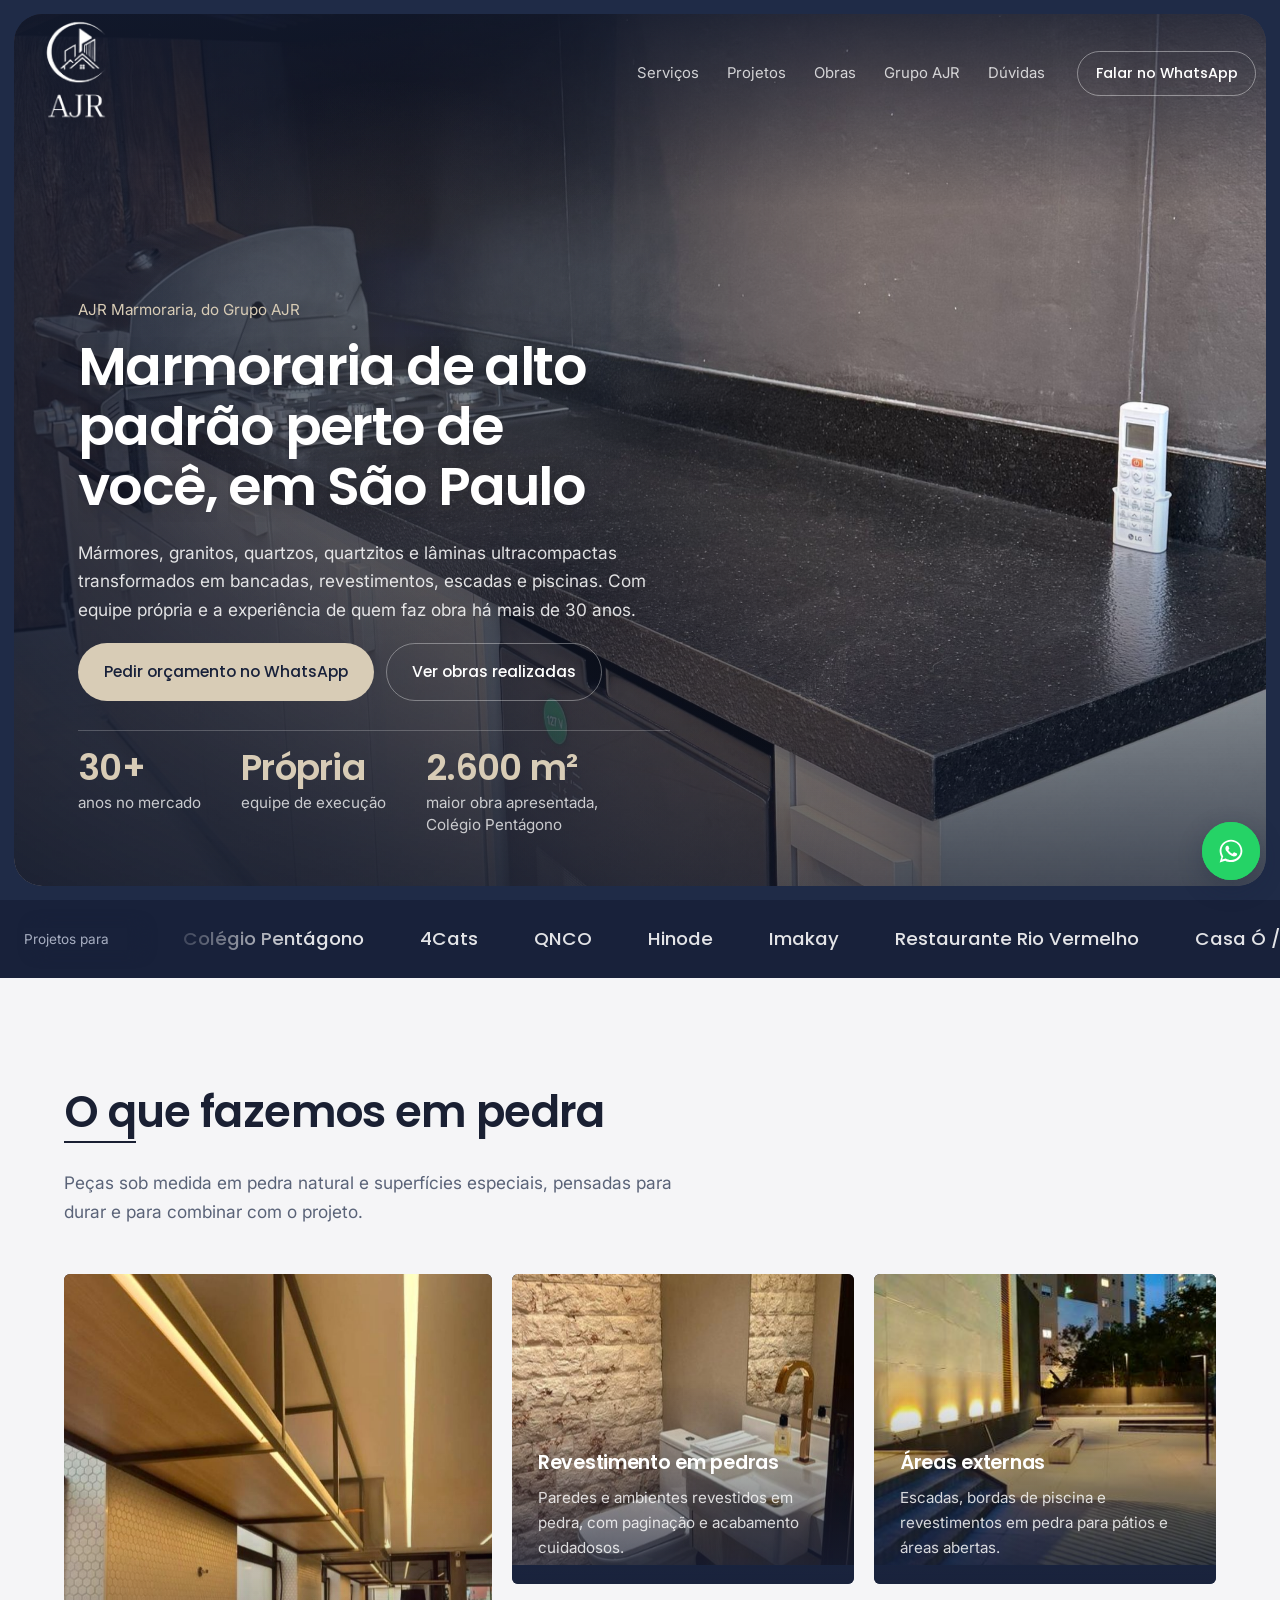
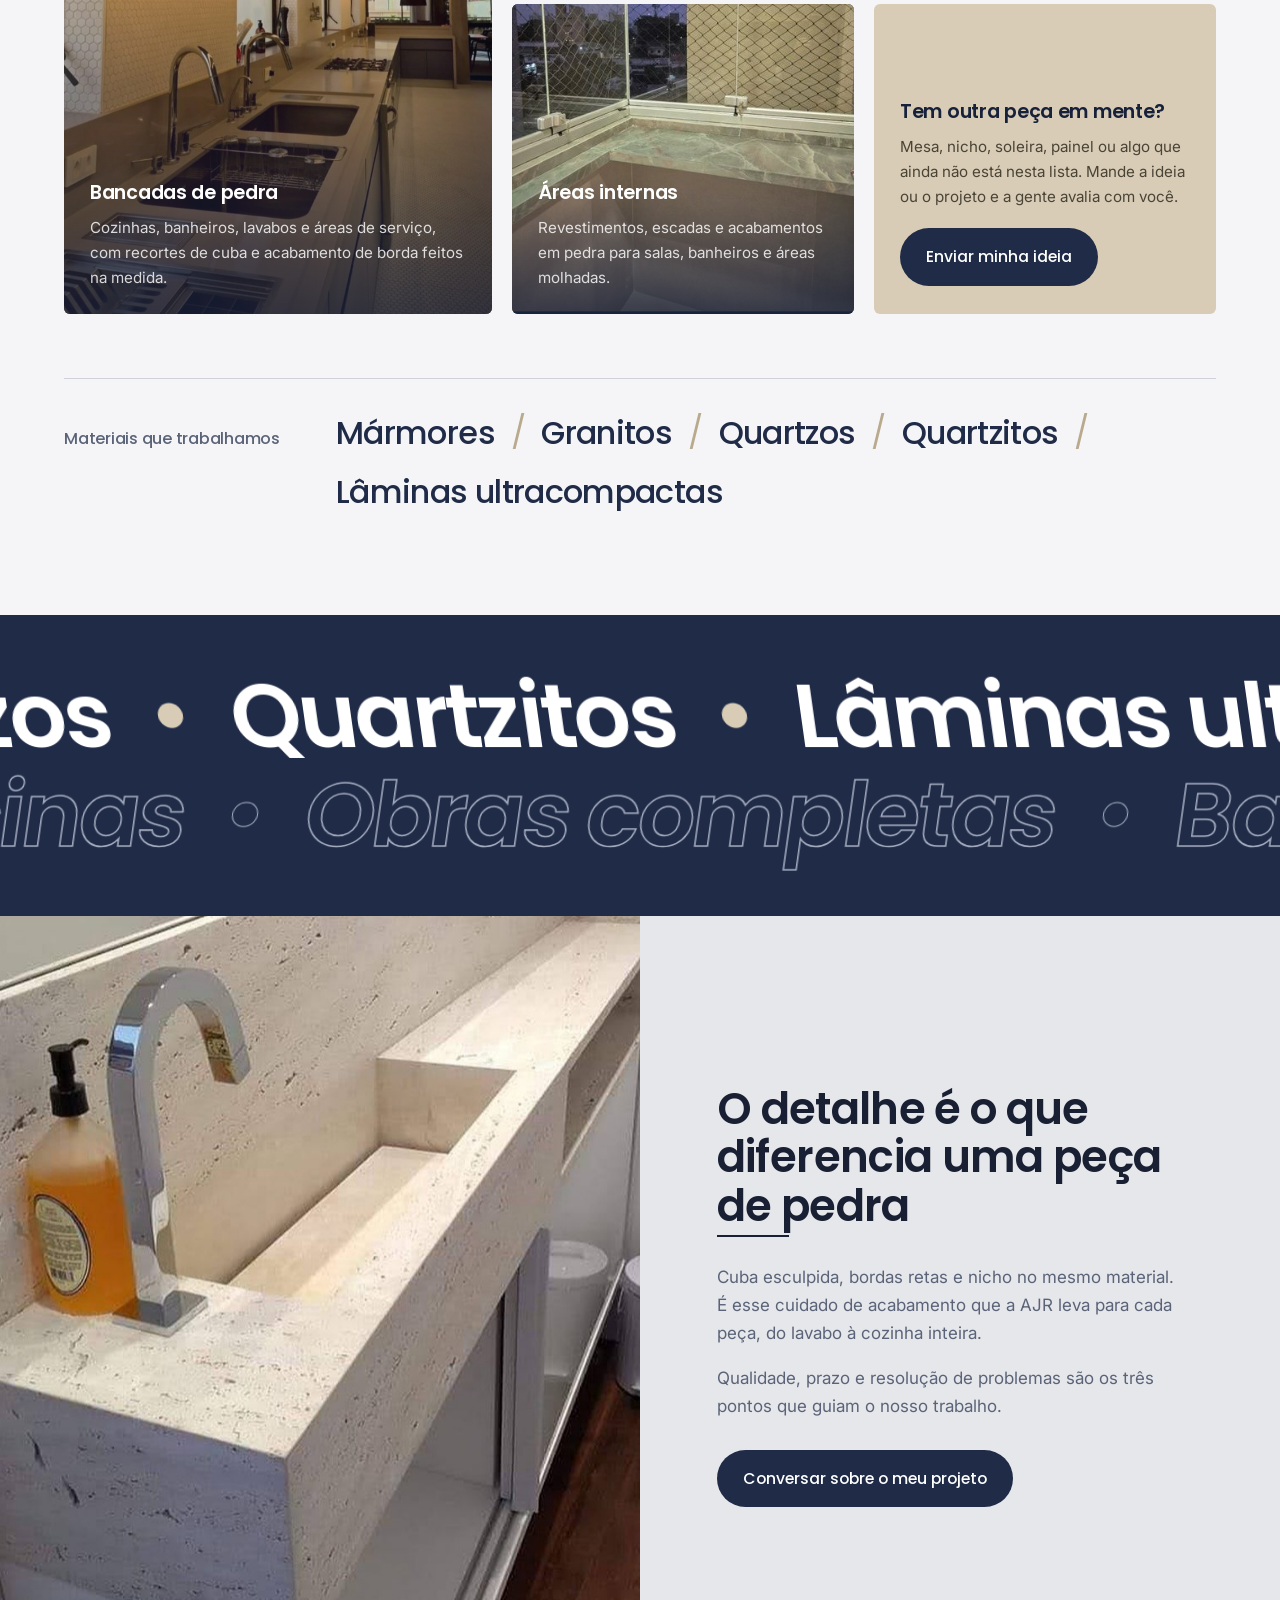
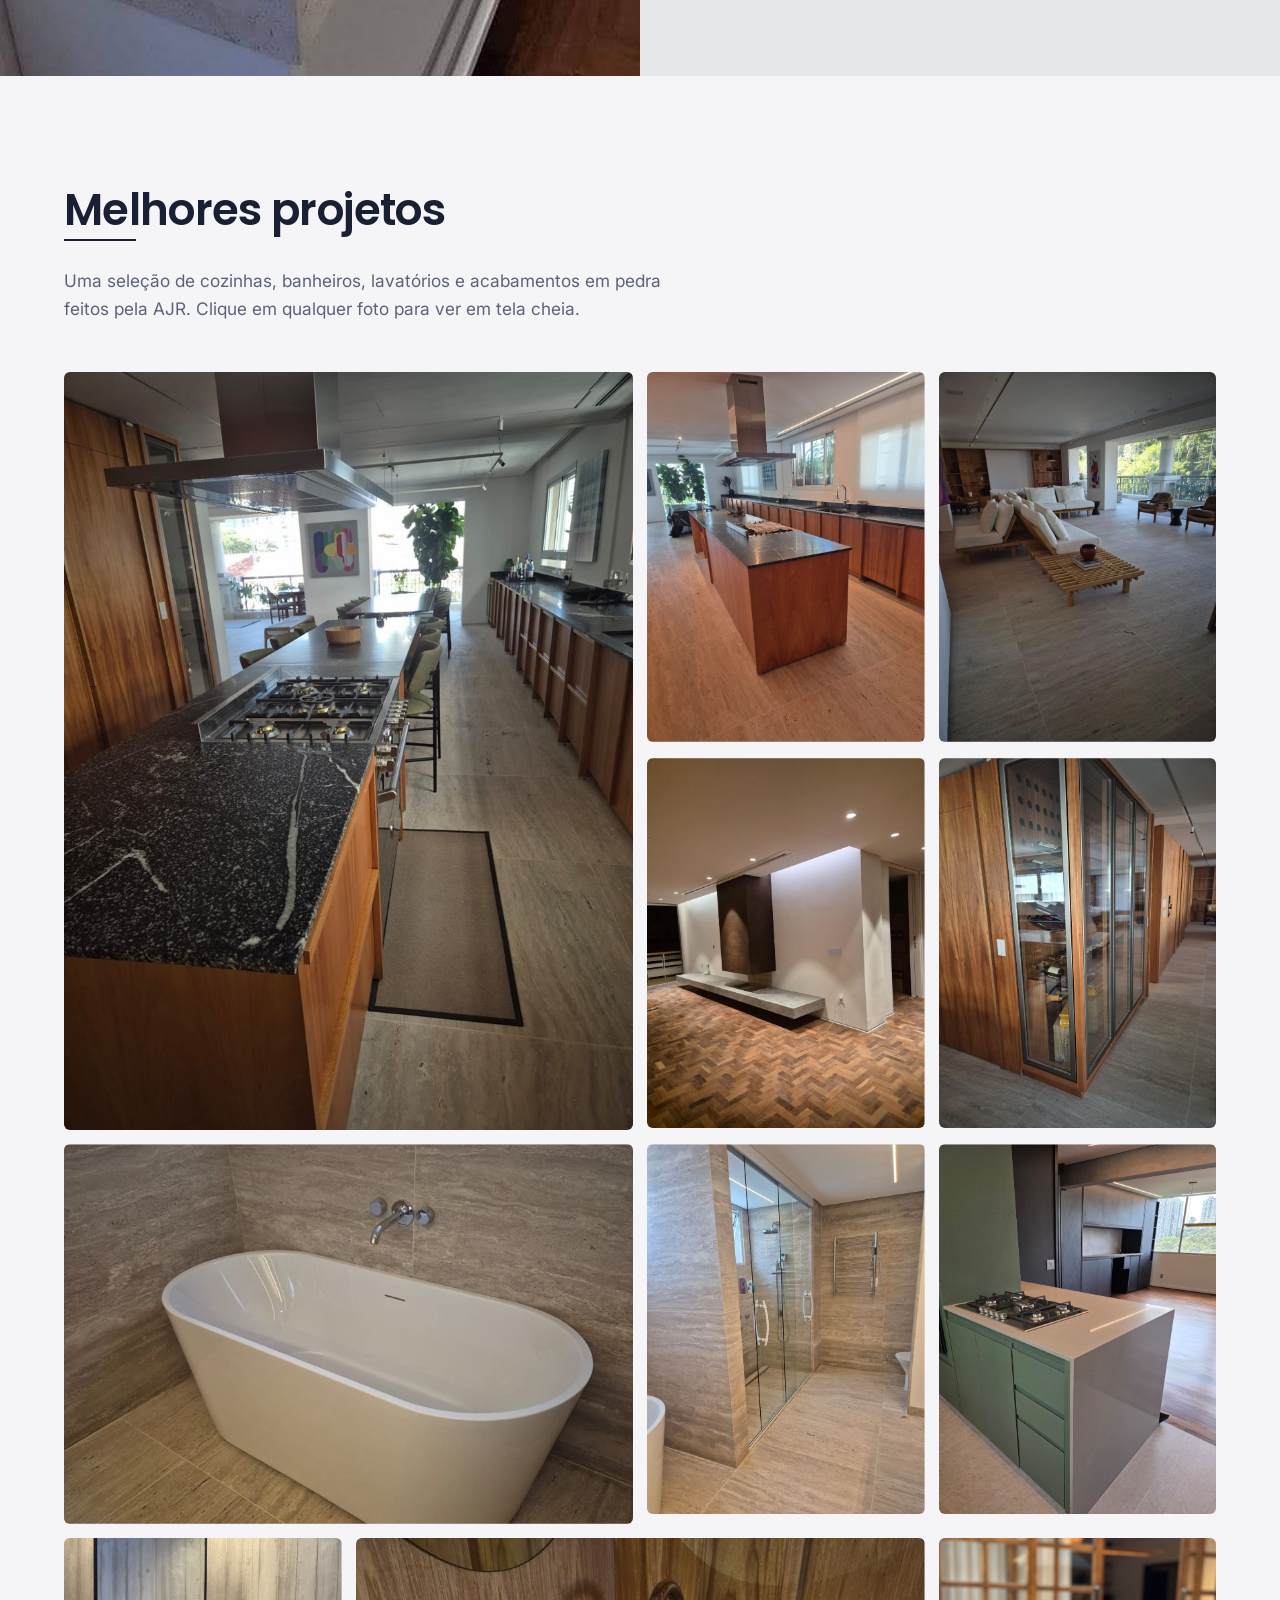
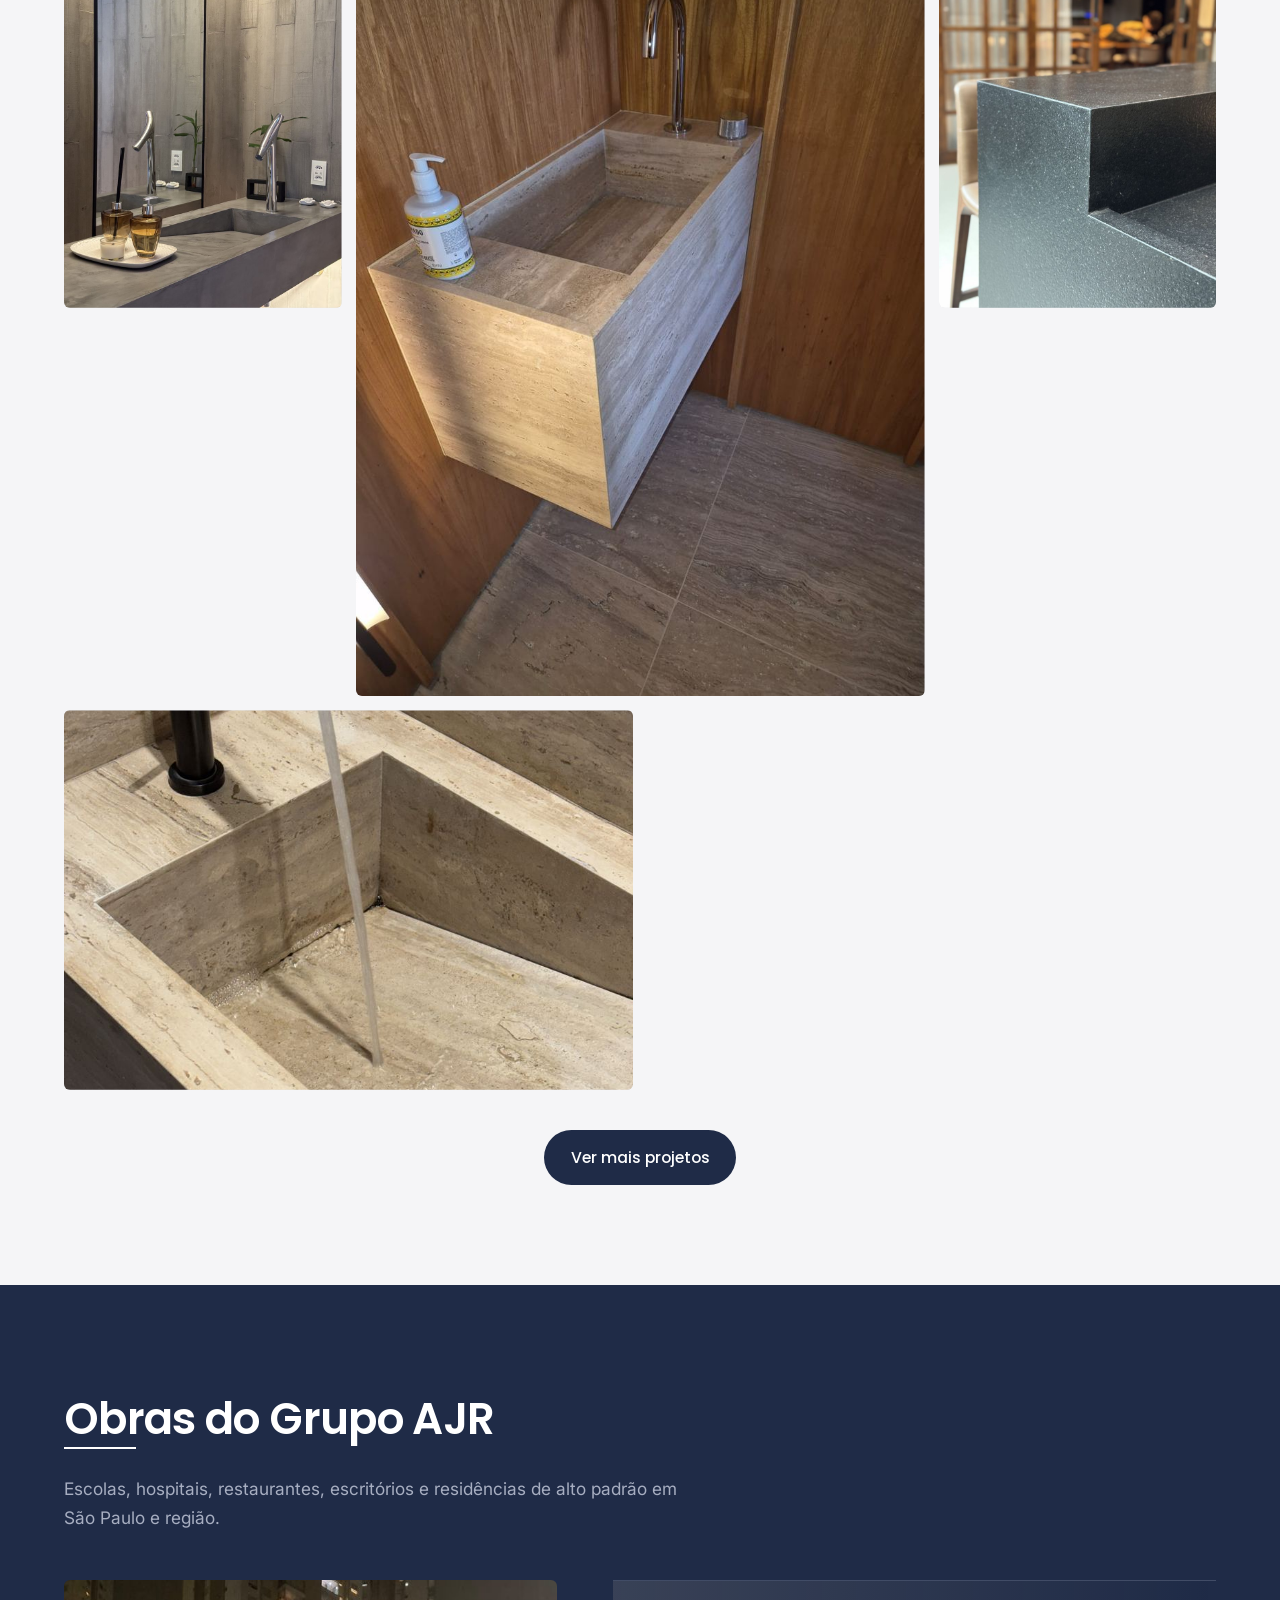
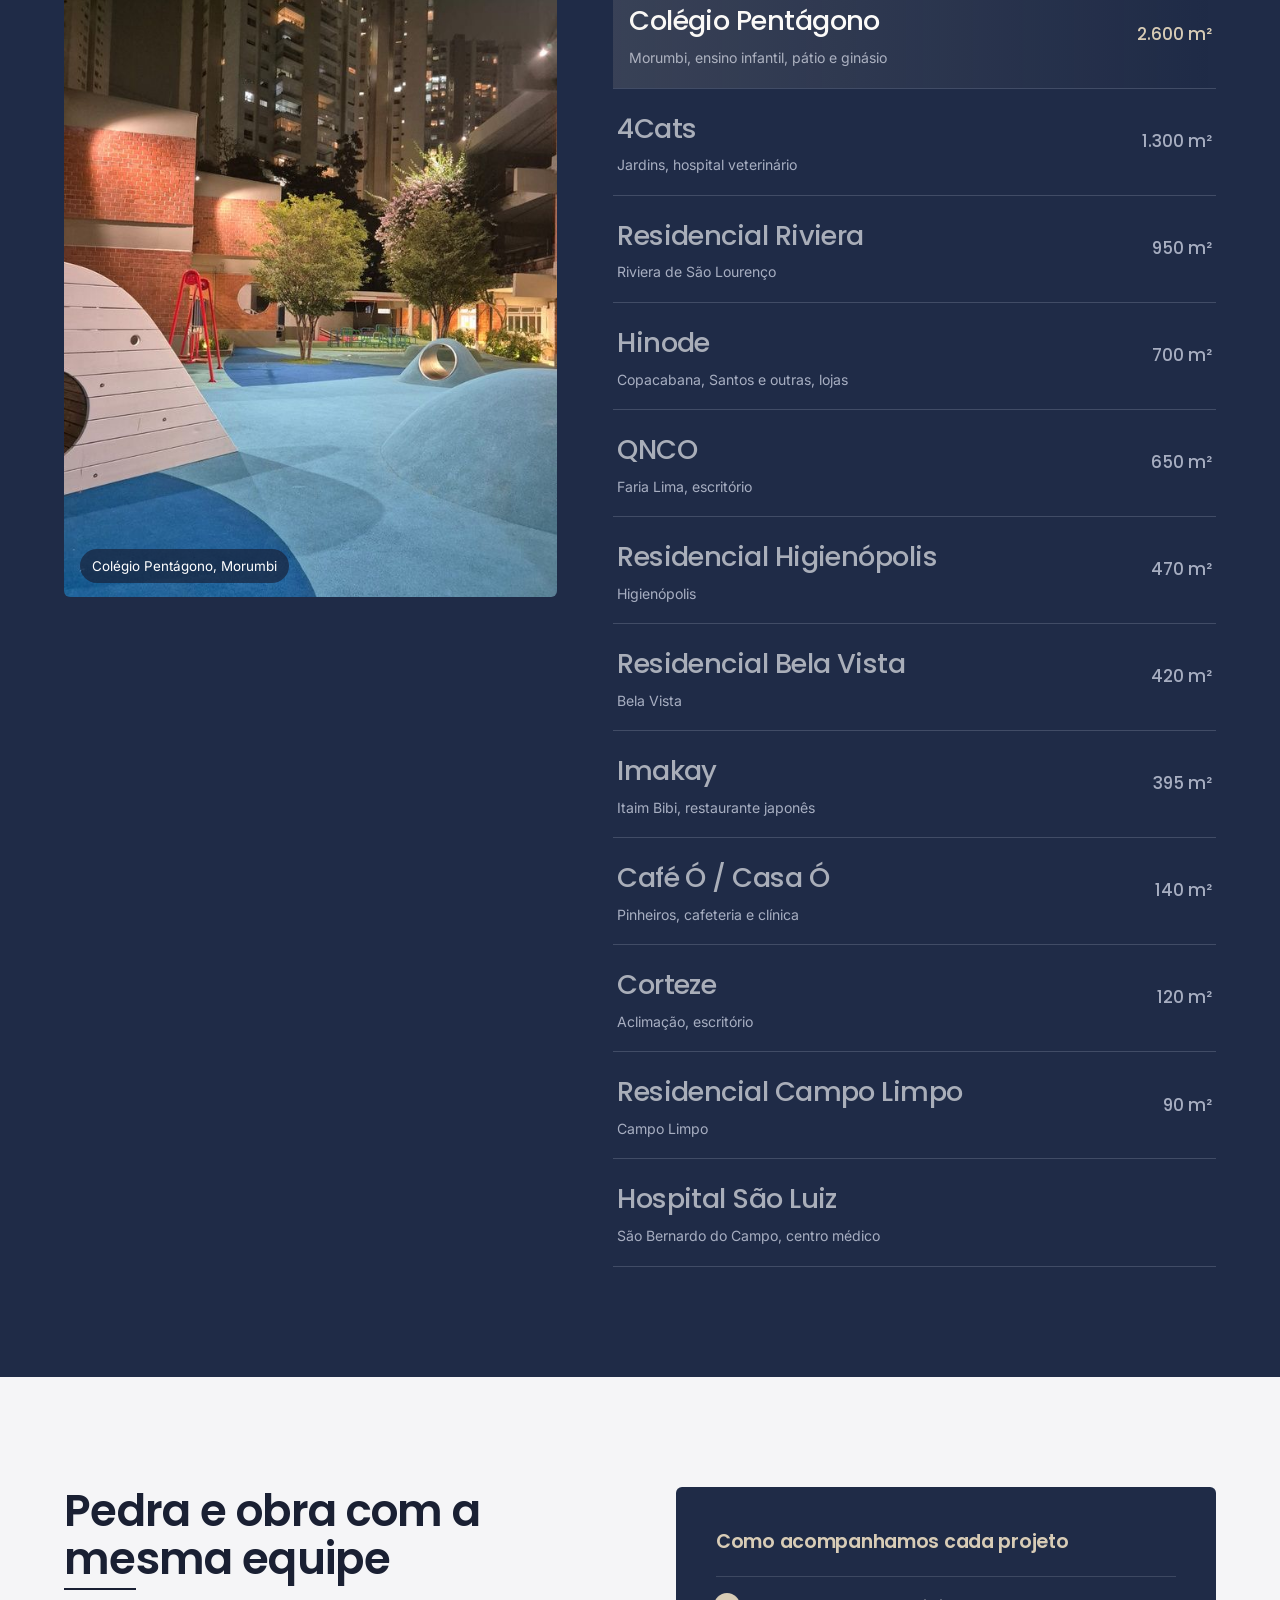
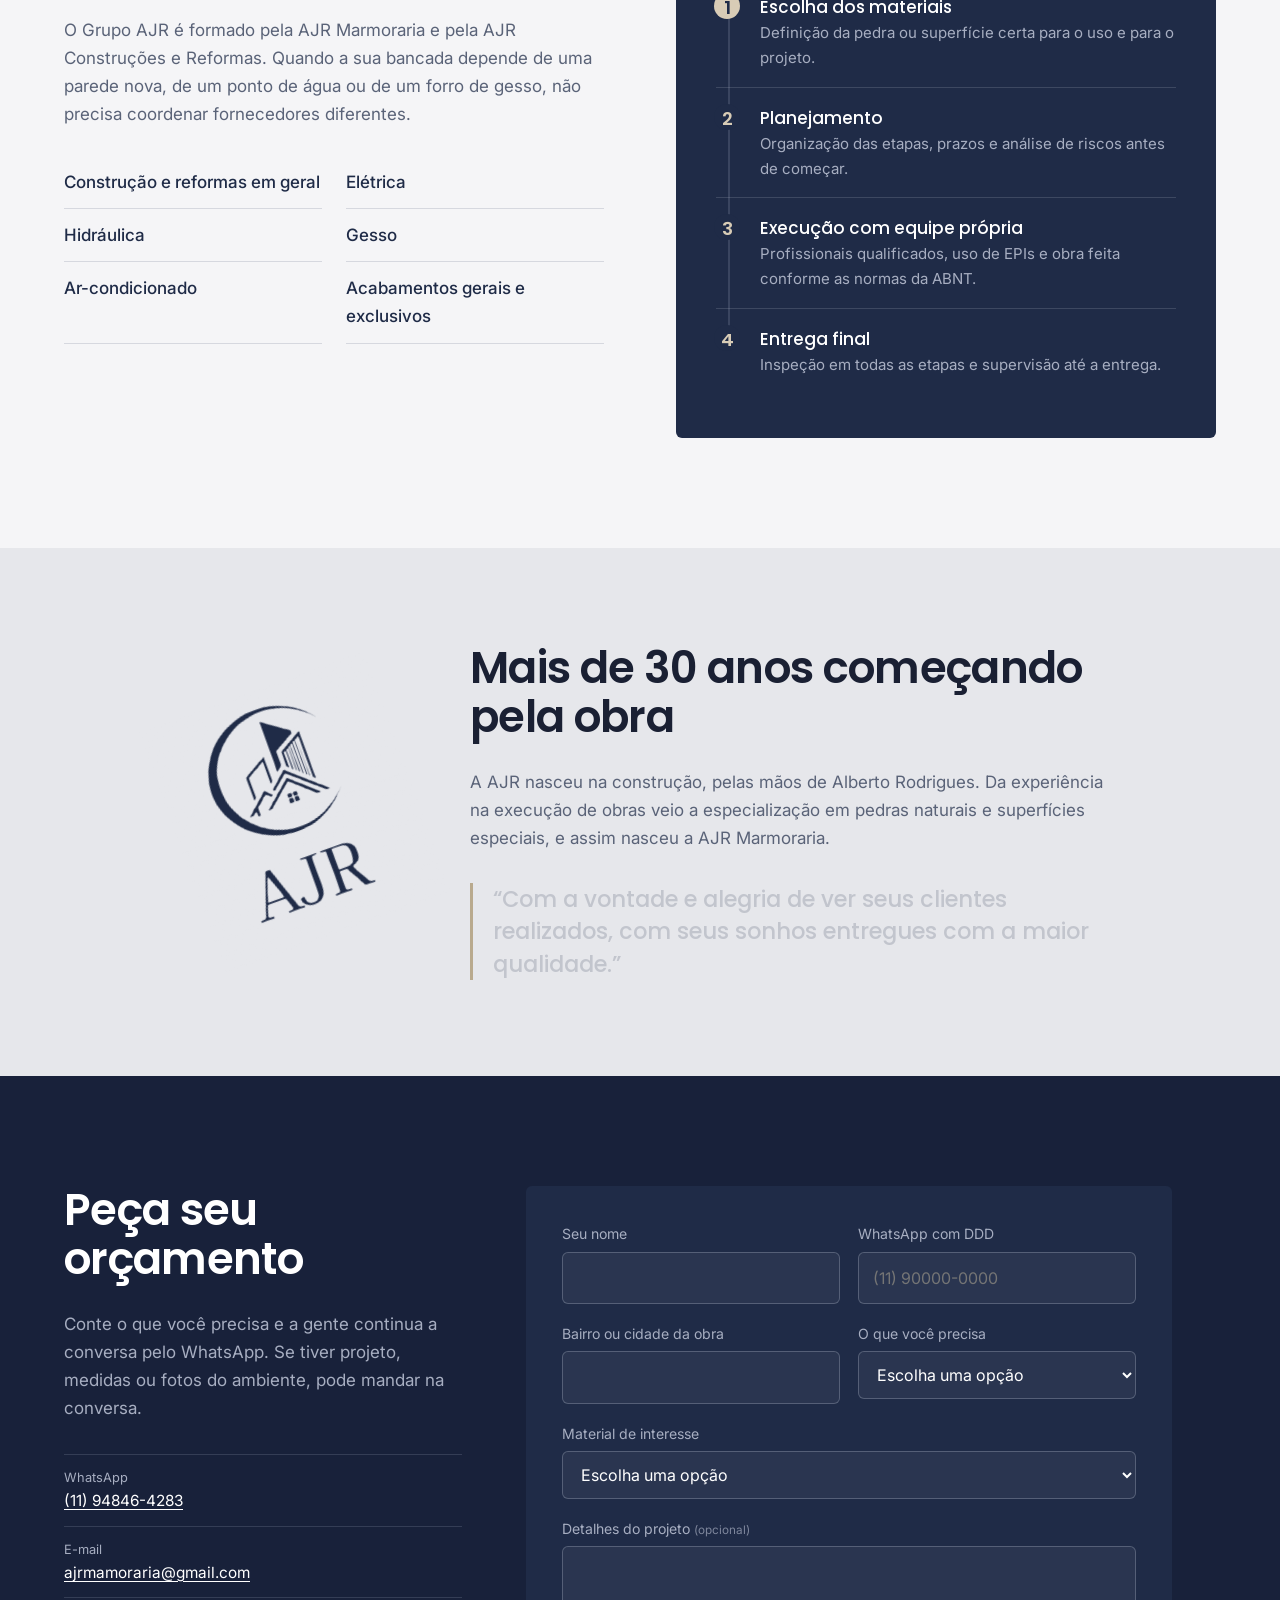
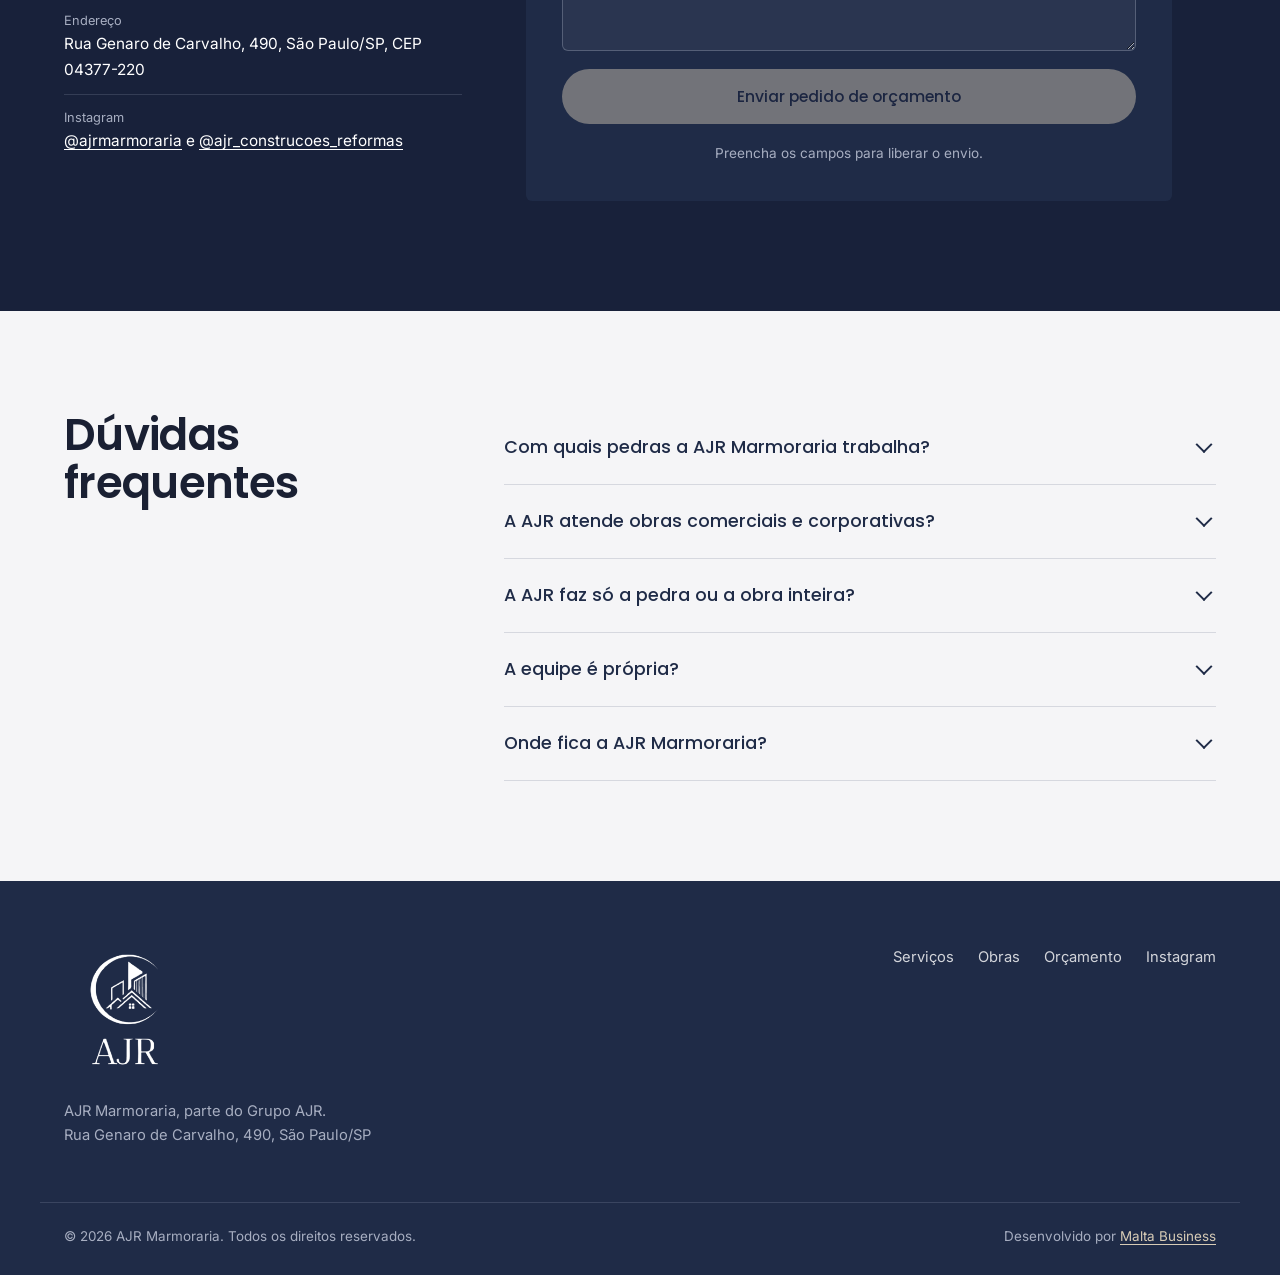
==== commit 0e93d5bc: "Atualiza LP AJR Marmoraria: novo hero, Melhores projetos, fotos em tela cheia, Apps Script e espaços" ====
--- a/index.html
+++ b/index.html
@@ -18,7 +18,7 @@
 <meta property="og:image" content="https://ajrmarmoraria.com.br/assets/img/og-image.jpg">
 <meta property="og:image:width" content="1200">
 <meta property="og:image:height" content="630">
-<meta property="og:image:alt" content="Banco esculpido em pedra com iluminação embutida, obra da AJR">
+<meta property="og:image:alt" content="Cozinha com bancada em pedra preta, projeto da AJR">
 <meta name="twitter:card" content="summary_large_image">
 <meta name="twitter:title" content="AJR Marmoraria | Marmoraria de Alto Padrão em São Paulo">
 <meta name="twitter:description" content="Bancadas, revestimentos, escadas e piscinas em pedra natural. Equipe própria e mais de 30 anos de obra.">
@@ -28,7 +28,8 @@
 <link rel="apple-touch-icon" href="assets/img/icon-180.png">
 <link rel="manifest" href="site.webmanifest">
 
-<link rel="preload" as="image" href="assets/img/hero-banco-pedra.jpg" fetchpriority="high">
+<link rel="preload" as="image" href="assets/img/hero-bancada-preta.jpg" media="(min-width: 821px)" fetchpriority="high">
+<link rel="preload" as="image" href="assets/img/hero-bancada-preta-mobile.jpg" media="(max-width: 820px)" fetchpriority="high">
 <link rel="preconnect" href="https://fonts.googleapis.com">
 <link rel="preconnect" href="https://fonts.gstatic.com" crossorigin>
 <link href="https://fonts.googleapis.com/css2?family=Inter:wght@400;500;600&family=Poppins:wght@500;600;700&display=swap" rel="stylesheet">
@@ -127,6 +128,7 @@
     </a>
     <nav class="nav" aria-label="Principal">
       <a href="#pedra">Serviços</a>
+      <a href="#projetos">Projetos</a>
       <a href="#obras">Obras</a>
       <a href="#grupo">Grupo AJR</a>
       <a href="#duvidas">Dúvidas</a>
@@ -139,25 +141,28 @@
 
 <!-- HERO -->
 <section class="hero" id="hero">
-  <span class="hero__glow" aria-hidden="true"></span>
-  <div class="hero__text">
-    <p class="hero__kicker">AJR Marmoraria, do Grupo AJR</p>
-    <h1>Marmoraria de alto padrão perto de você, em São Paulo</h1>
-    <p class="hero__lead">Mármores, granitos, quartzos, quartzitos e lâminas ultracompactas transformados em bancadas, revestimentos, escadas e piscinas. Com equipe própria e a experiência de quem faz obra há mais de 30 anos.</p>
-    <div class="hero__cta">
-      <a class="btn btn--stone js-wa" data-origem="hero" href="#">Pedir orçamento no WhatsApp</a>
-      <a class="btn btn--ghost" href="#obras">Ver obras realizadas</a>
-    </div>
-    <dl class="hero__facts">
-      <div><dt><span class="js-count" data-to="30">30</span>+</dt><dd>anos no mercado</dd></div>
-      <div><dt>Própria</dt><dd>equipe de execução</dd></div>
-      <div><dt><span class="js-count" data-to="2600">2.600</span> m²</dt><dd>maior obra apresentada, Colégio Pentágono</dd></div>
-    </dl>
-  </div>
-  <figure class="hero__media">
-    <img class="hero__img" src="assets/img/hero-banco-pedra.jpg" alt="Banco esculpido em pedra com iluminação embutida entre painéis ripados" width="1055" height="1400" fetchpriority="high">
-    <figcaption>Café Ó / Casa Ó, Pinheiros</figcaption>
-  </figure>
+  <div class="hero__frame">
+    <picture class="hero__media">
+      <source media="(max-width: 820px)" srcset="assets/img/hero-bancada-preta-mobile.jpg" width="1000" height="1215">
+      <img class="hero__img" src="assets/img/hero-bancada-preta.jpg" alt="Cozinha com bancada em pedra preta, cooktop embutido e marcenaria clara" width="2400" height="1538" fetchpriority="high">
+    </picture>
+    <span class="hero__shade" aria-hidden="true"></span>
+    <span class="hero__glow" aria-hidden="true"></span>
+    <div class="hero__text">
+      <p class="hero__kicker">AJR Marmoraria, do Grupo AJR</p>
+      <h1>Marmoraria de alto padrão perto de você, em São Paulo</h1>
+      <p class="hero__lead">Mármores, granitos, quartzos, quartzitos e lâminas ultracompactas transformados em bancadas, revestimentos, escadas e piscinas. Com equipe própria e a experiência de quem faz obra há mais de 30 anos.</p>
+      <div class="hero__cta">
+        <a class="btn btn--stone js-wa" data-origem="hero" href="#">Pedir orçamento no WhatsApp</a>
+        <a class="btn btn--ghost" href="#obras">Ver obras realizadas</a>
+      </div>
+      <dl class="hero__facts">
+        <div><dt><span class="js-count" data-to="30">30</span>+</dt><dd>anos no mercado</dd></div>
+        <div><dt>Própria</dt><dd>equipe de execução</dd></div>
+        <div><dt><span class="js-count" data-to="2600">2.600</span> m²</dt><dd>maior obra apresentada, Colégio Pentágono</dd></div>
+      </dl>
+    </div>
+  </div>
 </section>
 
 <!-- CLIENTES -->
@@ -245,6 +250,39 @@
   </div>
 </section>
 
+<!-- MELHORES PROJETOS -->
+<section class="projects" id="projetos">
+  <div class="wrap">
+    <header class="sec-head reveal">
+      <h2>Melhores projetos</h2>
+      <p>Uma seleção de cozinhas, banheiros, lavatórios e acabamentos em pedra feitos pela AJR. Clique em qualquer foto para ver em tela cheia.</p>
+    </header>
+    <div class="projects__grid" id="projGrid">
+      <figure class="proj proj--big"><img src="assets/img/projeto-01.jpg" alt="Cozinha com ilha e bancada em pedra preta com veios brancos" width="825" height="1100" loading="lazy"></figure>
+      <figure class="proj"><img src="assets/img/projeto-02.jpg" alt="Cozinha ampla com ilha revestida em pedra escura" width="825" height="1100" loading="lazy"></figure>
+      <figure class="proj"><img src="assets/img/projeto-03.jpg" alt="Sala ampla com piso em pedra clara e varanda integrada" width="825" height="1100" loading="lazy"></figure>
+      <figure class="proj"><img src="assets/img/projeto-04.jpg" alt="Painel e bancada suspensa em pedra com iluminação embutida" width="825" height="1100" loading="lazy"></figure>
+      <figure class="proj"><img src="assets/img/projeto-05.jpg" alt="Corredor com adega envidraçada e piso em pedra" width="825" height="1100" loading="lazy"></figure>
+      <figure class="proj proj--wide"><img src="assets/img/projeto-06.jpg" alt="Banheiro com piso e parede revestidos em pedra clara e banheira" width="825" height="1100" loading="lazy"></figure>
+      <figure class="proj"><img src="assets/img/projeto-07.jpg" alt="Box de banheiro com paredes revestidas em pedra clara" width="825" height="1100" loading="lazy"></figure>
+      <figure class="proj"><img src="assets/img/projeto-08.jpg" alt="Ilha de cozinha com tampo em pedra clara e cooktop embutido" width="825" height="1100" loading="lazy"></figure>
+      <figure class="proj"><img src="assets/img/projeto-09.jpg" alt="Bancada de banheiro em pedra escura com cuba esculpida" width="825" height="1100" loading="lazy"></figure>
+      <figure class="proj proj--big"><img src="assets/img/projeto-10.jpg" alt="Lavatório esculpido em pedra com cuba integrada" width="825" height="1100" loading="lazy"></figure>
+      <figure class="proj proj--wide"><img src="assets/img/projeto-11.jpg" alt="Cuba esculpida em pedra clara com caimento interno" width="825" height="1100" loading="lazy"></figure>
+      <figure class="proj"><img src="assets/img/projeto-12.jpg" alt="Detalhe de borda em pedra preta texturizada" width="825" height="1100" loading="lazy"></figure>
+      <figure class="proj is-extra"><img src="assets/img/projeto-13.jpg" alt="Detalhe de meia-esquadria em pedra preta texturizada" width="825" height="1100" loading="lazy"></figure>
+      <figure class="proj is-extra"><img src="assets/img/projeto-14.jpg" alt="Detalhe de canto em meia-esquadria na pedra preta" width="825" height="1100" loading="lazy"></figure>
+      <figure class="proj proj--wide is-extra"><img src="assets/img/projeto-15.jpg" alt="Bancada de cozinha em pedra preta" width="825" height="1100" loading="lazy"></figure>
+      <figure class="proj is-extra"><img src="assets/img/projeto-16.jpg" alt="Bancada de cozinha em pedra clara com cuba dupla" width="825" height="1100" loading="lazy"></figure>
+      <figure class="proj is-extra"><img src="assets/img/projeto-17.jpg" alt="Detalhe de cuba dupla em bancada de pedra clara" width="825" height="1100" loading="lazy"></figure>
+      <figure class="proj proj--wide is-extra"><img src="assets/img/projeto-18.jpg" alt="Mesa de jantar longa com tampo em pedra natural verde" width="825" height="1100" loading="lazy"></figure>
+    </div>
+    <div class="projects__more">
+      <button type="button" class="btn btn--navy" id="projMore" aria-controls="projGrid" aria-expanded="false">Ver mais projetos</button>
+    </div>
+  </div>
+</section>
+
 <!-- OBRAS (ledger) -->
 <section class="works" id="obras">
   <div class="wrap">
@@ -431,6 +469,7 @@
 
 <script src="assets/js/main.js" defer></script>
 <script src="assets/js/motion.js" defer></script>
+<script src="assets/js/projects.js" defer></script>
 <script src="assets/js/lightbox.js" defer></script>
 </body>
 </html>
--- a/assets/css/style.css
+++ b/assets/css/style.css
@@ -57,22 +57,26 @@
 .nav a:hover::after{transform:scaleX(1)}
 
 /* Hero */
-.hero{display:grid;grid-template-columns:minmax(0,1.05fr) minmax(0,.95fr);min-height:100svh;background:var(--navy);color:var(--white)}
-.hero__text{padding:180px clamp(24px,6vw,96px) 72px;display:flex;flex-direction:column;justify-content:center;max-width:760px;margin-left:auto}
-.hero__kicker{color:var(--slate);font-size:.95rem;margin-bottom:1.2em}
-.hero h1{font-size:clamp(2.35rem,5.2vw,4.4rem);font-weight:600;letter-spacing:-.03em;margin-bottom:.45em;text-wrap:balance}
-.hero__lead{font-size:1.1rem;color:rgba(255,255,255,.8);max-width:36em}
-.hero__cta{display:flex;flex-wrap:wrap;gap:12px;margin:1.4em 0 2.6em}
-.hero__facts{display:grid;grid-template-columns:repeat(3,auto);gap:40px;margin:0;padding-top:30px;border-top:1px solid rgba(167,174,193,.28)}
-.hero__facts dt{font-family:var(--ff-head);font-weight:600;font-size:clamp(2rem,3.1vw,2.75rem);line-height:1.05;white-space:nowrap;letter-spacing:-.02em;color:var(--stone);font-variant-numeric:tabular-nums;margin-bottom:6px}
-.hero__facts dd{margin:0;font-size:1rem;color:var(--slate);max-width:15em;line-height:1.4}
-.hero__media{position:relative;margin:0;overflow:hidden;background:var(--navy-deep)}
-.hero__img{width:100%;height:100%;object-fit:cover;transform:scale(1.08);will-change:transform}
-.hero__media figcaption{position:absolute;left:20px;bottom:18px;font-size:.82rem;color:rgba(255,255,255,.85);background:rgba(24,33,58,.55);padding:6px 12px;border-radius:999px;backdrop-filter:blur(4px)}
+/* Hero: foto inteira em moldura, textos embaixo à esquerda */
+.hero{background:var(--navy);color:var(--white);padding:14px;position:relative}
+.hero__frame{position:relative;min-height:calc(100svh - 28px);border-radius:28px;overflow:hidden;display:flex;align-items:flex-end;background:var(--navy-deep);isolation:isolate}
+.hero__media{position:absolute;inset:0;z-index:-2;display:block}
+.hero__img{width:100%;height:100%;object-fit:cover;object-position:50% 50%;transform:scale(1.08);will-change:transform}
+.hero__shade{position:absolute;inset:0;z-index:-1;pointer-events:none;background:linear-gradient(180deg,rgba(18,25,44,.78) 0%,rgba(18,25,44,0) 22%),linear-gradient(90deg,rgba(18,25,44,.82) 0%,rgba(18,25,44,.55) 40%,rgba(18,25,44,0) 68%),linear-gradient(0deg,rgba(18,25,44,.7) 0%,rgba(18,25,44,0) 50%)}
+.hero__text{position:relative;z-index:1;padding:150px clamp(24px,5vw,72px) clamp(28px,4vw,52px);max-width:720px}
+.hero__kicker{color:var(--stone);font-size:.95rem;margin-bottom:1em}
+.hero h1{font-size:clamp(2.2rem,4.2vw,3.7rem);font-weight:600;letter-spacing:-.03em;margin-bottom:.4em;text-wrap:balance;text-shadow:0 2px 24px rgba(0,0,0,.25)}
+.hero__lead{font-size:1.08rem;color:rgba(255,255,255,.86);max-width:36em}
+.hero__cta{display:flex;flex-wrap:wrap;gap:12px;margin:1.1em 0 1.7em}
+.hero__facts{display:grid;grid-template-columns:repeat(3,auto);justify-content:start;gap:40px;margin:0;padding-top:18px;border-top:1px solid rgba(255,255,255,.22)}
+.hero__facts dt{font-family:var(--ff-head);font-weight:600;font-size:clamp(1.9rem,2.8vw,2.6rem);line-height:1.05;white-space:nowrap;letter-spacing:-.02em;color:var(--stone);font-variant-numeric:tabular-nums;margin-bottom:6px}
+.hero__facts dd{margin:0;font-size:.95rem;color:rgba(255,255,255,.75);max-width:15em;line-height:1.4}
+.hero__frame{clip-path:inset(4% 4% 4% 4% round 28px);animation:frameIn 1.3s .05s var(--ease) forwards}
+@keyframes frameIn{to{clip-path:inset(0 0 0 0 round 28px)}}
+.hero__img{animation:heroZoom 2.4s var(--ease)}
+@keyframes heroZoom{from{transform:scale(1.25)}to{transform:scale(1.08)}}
 /* hero load sequence */
-.hero h1,.hero__kicker,.hero__lead,.hero__cta,.hero__facts{opacity:0;transform:translateY(18px);animation:rise .9s var(--ease) forwards}
-.hero__kicker{animation-delay:.05s}.hero h1{animation-delay:.15s}.hero__lead{animation-delay:.3s}.hero__cta{animation-delay:.42s}.hero__facts{animation-delay:.55s}
-.hero__media{clip-path:inset(0 0 0 100%);animation:wipe 1.2s .1s var(--ease) forwards}
+.hero__kicker,.hero__lead,.hero__cta,.hero__facts{opacity:0;transform:translateY(18px);animation:rise .9s var(--ease) forwards}
 @keyframes rise{to{opacity:1;transform:none}}
 @keyframes wipe{to{clip-path:inset(0)}}
 
@@ -225,7 +229,6 @@
 .js .sec-head h2,.js .detail__txt h2,.js .group__intro h2{background:linear-gradient(currentColor,currentColor) 0 100%/0 2px no-repeat;padding-bottom:6px;transition:background-size 1s .3s var(--ease)}
 .js .reveal.is-in h2,.js .detail__txt.is-in h2,.js .group__intro.is-in h2{background-size:72px 2px}
 .sec-head--light h2{color:var(--white)}
-.hero__img{animation:kenburns 18s ease-in-out infinite alternate}
 @keyframes kenburns{from{object-position:50% 40%}to{object-position:50% 60%}}
 .btn{position:relative;overflow:hidden;isolation:isolate}
 .btn::after{content:"";position:absolute;inset:0;background:linear-gradient(110deg,transparent 30%,rgba(255,255,255,.45) 50%,transparent 70%);transform:translateX(-120%);transition:transform .7s var(--ease);z-index:-1}
@@ -240,7 +243,7 @@
 .group__steps li::before{transition:transform .4s var(--ease)}
 .group__steps li:hover::before{transform:scale(1.35)}
 .hero__facts>div{opacity:0;transform:translateY(16px);animation:rise .8s var(--ease) forwards}
-.hero__facts>div:nth-child(1){animation-delay:.7s}.hero__facts>div:nth-child(2){animation-delay:.82s}.hero__facts>div:nth-child(3){animation-delay:.94s}
+.hero__facts>div:nth-child(1){animation-delay:1.1s}.hero__facts>div:nth-child(2){animation-delay:1.22s}.hero__facts>div:nth-child(3){animation-delay:1.34s}
 .detail__img img{transition:transform 1.2s var(--ease)}
 .detail__img:hover img{transform:scale(1.04)}
 .scroll-progress{position:fixed;top:0;left:0;height:3px;width:100%;background:var(--stone);transform:scaleX(0);transform-origin:left;z-index:70}
@@ -256,10 +259,6 @@
 .split .wi{display:inline-block;transform:translateY(110%) rotate(4deg);transform-origin:0 100%;transition:transform 1s var(--ease);transition-delay:calc(var(--wi,0) * 60ms + var(--wd,0ms))}
 .split.is-in .wi{transform:none}
 .hero__glow{position:absolute;left:var(--mx,30%);top:var(--my,40%);width:620px;height:620px;margin:-310px 0 0 -310px;border-radius:50%;background:radial-gradient(circle,rgba(216,204,182,.16),rgba(216,204,182,0) 65%);pointer-events:none;transition:left .6s var(--ease),top .6s var(--ease);z-index:0}
-.hero{position:relative;overflow:hidden}
-.hero__text{position:relative;z-index:1}
-.hero__media{z-index:1}
-.hero__media::after{content:"";position:absolute;inset:0;background:linear-gradient(180deg,rgba(31,43,71,.35),transparent 30%);pointer-events:none}
 
 /* Parallax e tilt nos cards de serviço */
 .piece img{transform:translate3d(0,var(--py,0px),0) scale(var(--ps,1.14))}
@@ -324,7 +323,7 @@
 .js .story__logo.reveal.is-in{transform:rotate(var(--rot,0deg))}
 
 /* ===== Foto em tela cheia ===== */
-.hero__img,.piece:not(.piece--cta),.detail__img img,.works__view img,.w-img img{cursor:zoom-in}
+.hero__img,.piece:not(.piece--cta),.detail__img img,.proj img,.works__view img,.w-img img{cursor:zoom-in}
 .lb-open,.lb-open body{overflow:hidden}
 .lb{position:fixed;inset:0;z-index:200;background:rgba(16,22,40,.94);backdrop-filter:blur(6px);display:grid;grid-template-columns:auto 1fr auto;align-items:center;gap:12px;padding:max(16px,env(safe-area-inset-top,0px)) max(16px,env(safe-area-inset-right,0px)) max(16px,env(safe-area-inset-bottom,0px)) max(16px,env(safe-area-inset-left,0px));opacity:0;transition:opacity .3s var(--ease)}
 .lb.is-open{opacity:1}
@@ -350,6 +349,30 @@
   .lb__prev{left:20px}.lb__next{right:20px}
 }
 
+/* ===== Melhores projetos ===== */
+.projects{background:var(--paper);padding:110px 0 100px}
+.projects__grid{display:grid;grid-template-columns:repeat(4,minmax(0,1fr));grid-auto-flow:dense;gap:14px}
+.proj{position:relative;margin:0;overflow:hidden;border-radius:6px;background:var(--mist);aspect-ratio:3/4}
+.proj--big{grid-column:span 2;grid-row:span 2}
+.proj--wide{grid-column:span 2;aspect-ratio:3/2}
+.proj img{width:100%;height:100%;object-fit:cover;transition:transform 1.1s var(--ease),filter .6s var(--ease)}
+.proj::after{content:"";position:absolute;inset:0;background:linear-gradient(180deg,transparent 55%,rgba(24,33,58,.55));opacity:0;transition:opacity .5s var(--ease);pointer-events:none}
+.proj:hover img{transform:scale(1.06)}
+.proj:hover::after{opacity:1}
+.proj.is-extra{display:none}
+.projects.is-open .proj.is-extra{display:block}
+.js .proj img{clip-path:inset(0 0 100% 0);transform:scale(1.18);transition:clip-path 1s var(--ease) var(--d,0ms),transform 1.3s var(--ease) var(--d,0ms),filter .6s var(--ease)}
+.js .proj.is-in img{clip-path:inset(0);transform:scale(1)}
+.js .proj.is-in:hover img{transform:scale(1.06);transition-delay:0s}
+.projects__more{display:flex;justify-content:center;margin-top:40px}
+.projects.is-open .projects__more{display:none}
+@media (max-width:820px){
+  .projects{padding:76px 0}
+  .projects__grid{grid-template-columns:repeat(2,minmax(0,1fr));gap:10px}
+  .proj--big{grid-column:span 2;grid-row:span 1;aspect-ratio:4/5}
+  .proj--wide{grid-column:span 2;aspect-ratio:4/3}
+}
+
 /* Responsive */
 @media (max-width:1024px){
   .nav{display:none}
@@ -359,11 +382,19 @@
 }
 @media (max-width:820px){
   body{font-size:1rem}
-  .hero{grid-template-columns:1fr;min-height:0}
-  .hero__media{order:-1;height:56svh;min-height:340px}
-  .hero__text{padding:40px 20px 56px;margin:0}
-  .hero__facts{grid-template-columns:1fr 1fr;gap:22px}
-  .hero__facts div:last-child{grid-column:1 / -1}
+  .hero{padding:10px}
+  .hero__frame{min-height:calc(100svh - 20px);border-radius:22px}
+  .hero__shade{background:linear-gradient(180deg,rgba(18,25,44,.7) 0%,rgba(18,25,44,0) 18%),linear-gradient(0deg,rgba(18,25,44,.96) 0%,rgba(18,25,44,.88) 48%,rgba(18,25,44,.25) 72%,rgba(18,25,44,0) 88%)}
+  .hero__img{object-position:42% 0%}
+  .hero__text{padding:260px 18px 24px}
+  .hero h1{font-size:2.05rem}
+  .hero__lead{font-size:.95rem;line-height:1.55}
+  .hero__cta{margin:1em 0 1.3em}
+  .hero__cta .btn{flex:1 1 100%}
+  .hero__cta .btn--ghost{display:none}
+  .hero__facts{grid-template-columns:repeat(3,minmax(0,1fr));gap:10px;padding-top:14px}
+  .hero__facts dt{font-size:1.35rem}
+  .hero__facts dd{font-size:.76rem;line-height:1.3}
   .topbar__in{gap:12px;padding:10px 16px}
   .topbar .btn--line{display:inline-flex;padding:.7em 1.1em;font-size:.86rem;background:var(--stone);color:var(--navy-deep);border-color:var(--stone);white-space:nowrap}
   .topbar:not(.is-solid){background:linear-gradient(180deg,rgba(24,33,58,.6),rgba(24,33,58,0))}
@@ -415,9 +446,10 @@
   .band__row{transform:none!important}
   .js-quote .qw{color:var(--navy)}
   .hero__glow{display:none}
+  .hero__frame{clip-path:none}
+  .js .proj img{clip-path:none;transform:none}
   .lb__img{opacity:1;transform:none}
   .js .works__list li .w-img{clip-path:none}
   .js .works__list li .w-name,.js .works__list li .w-meta,.js .works__list li .w-area{opacity:1;transform:none}
-  .hero__media{clip-path:none}
   .hero__img{transform:none}
 }
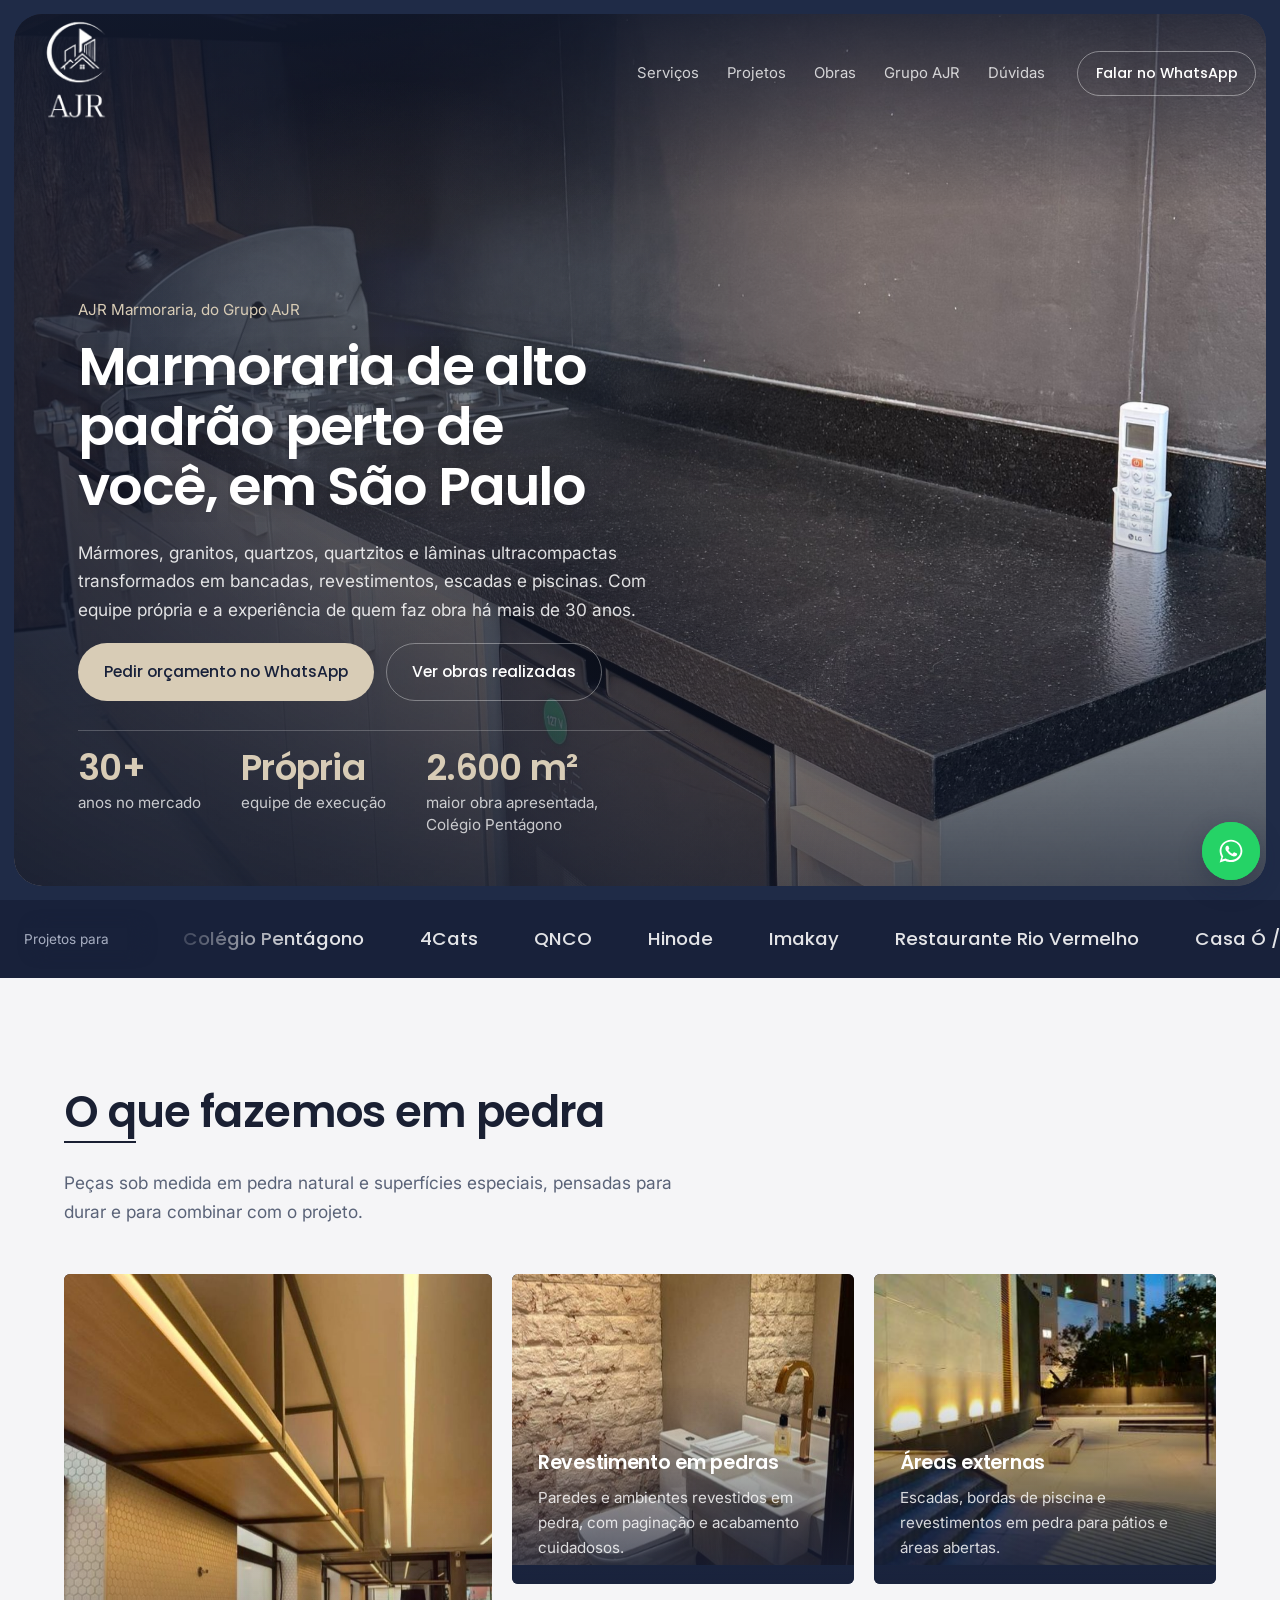
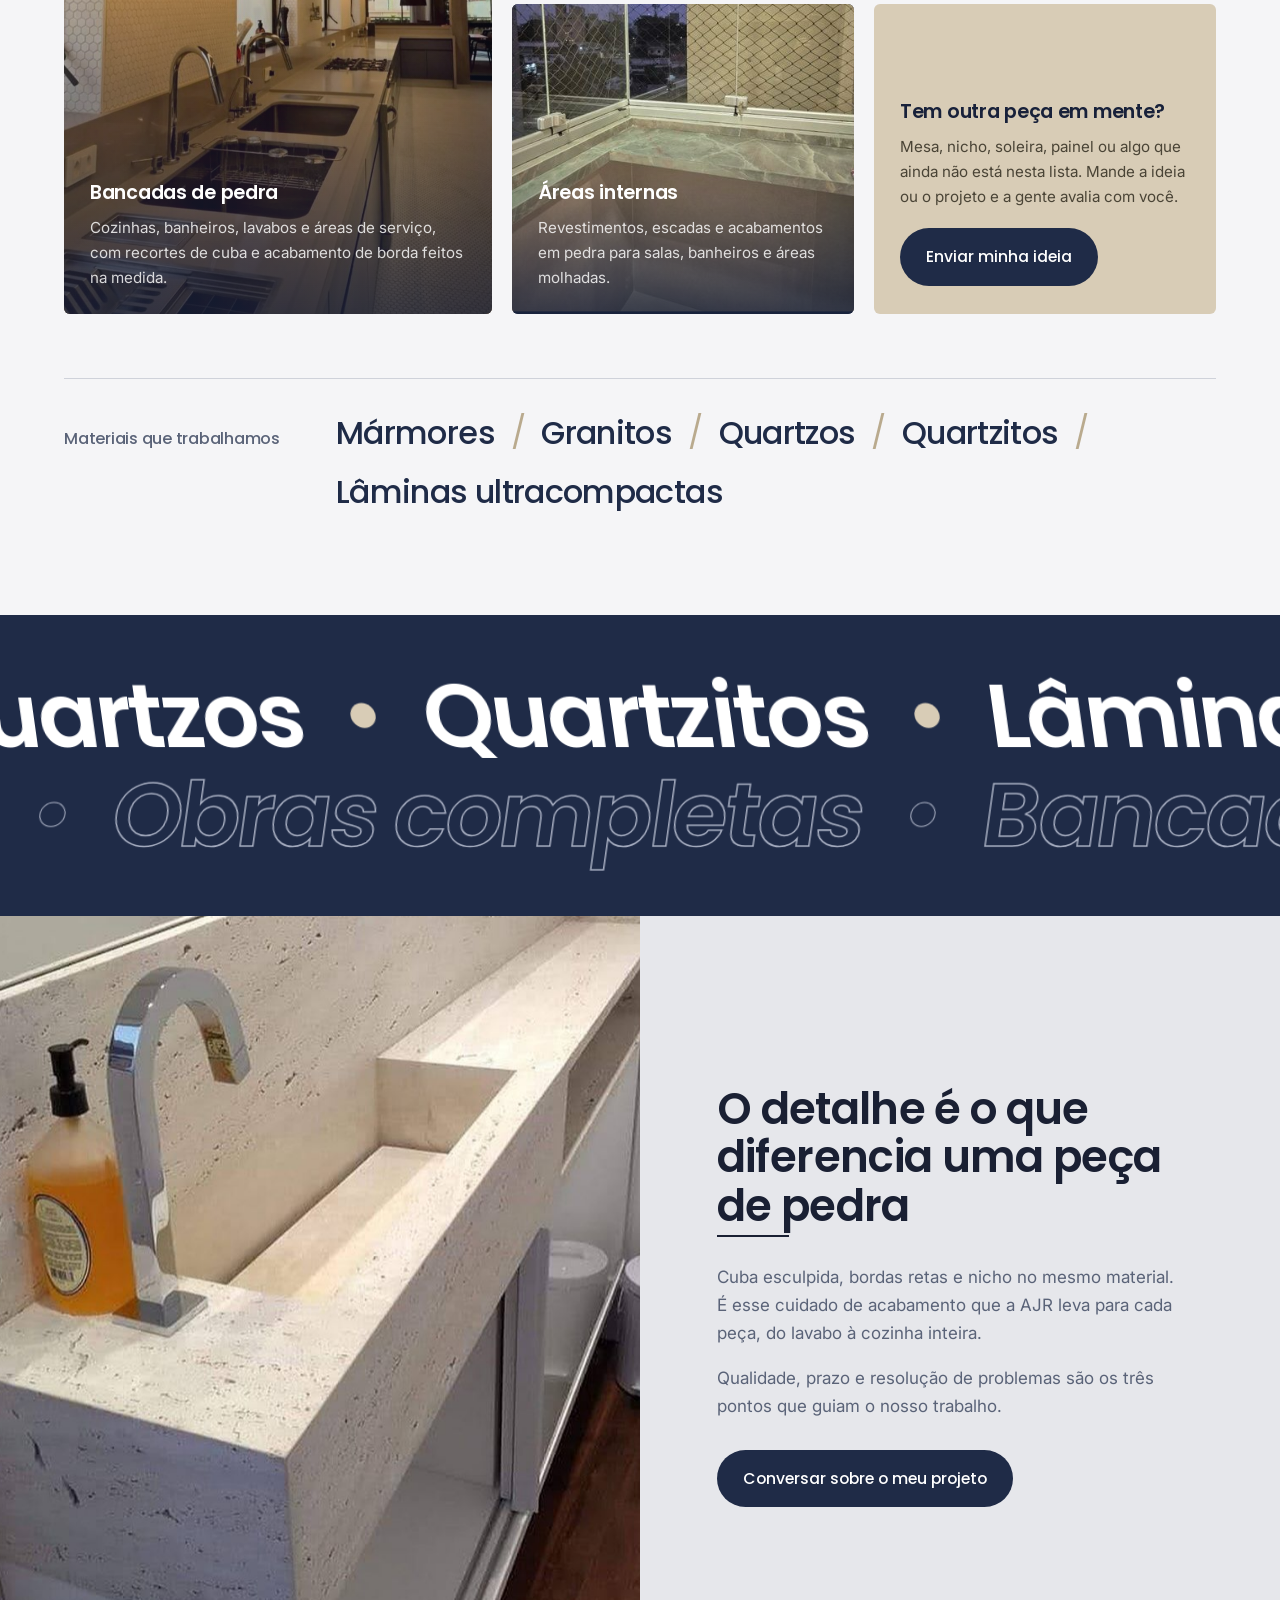
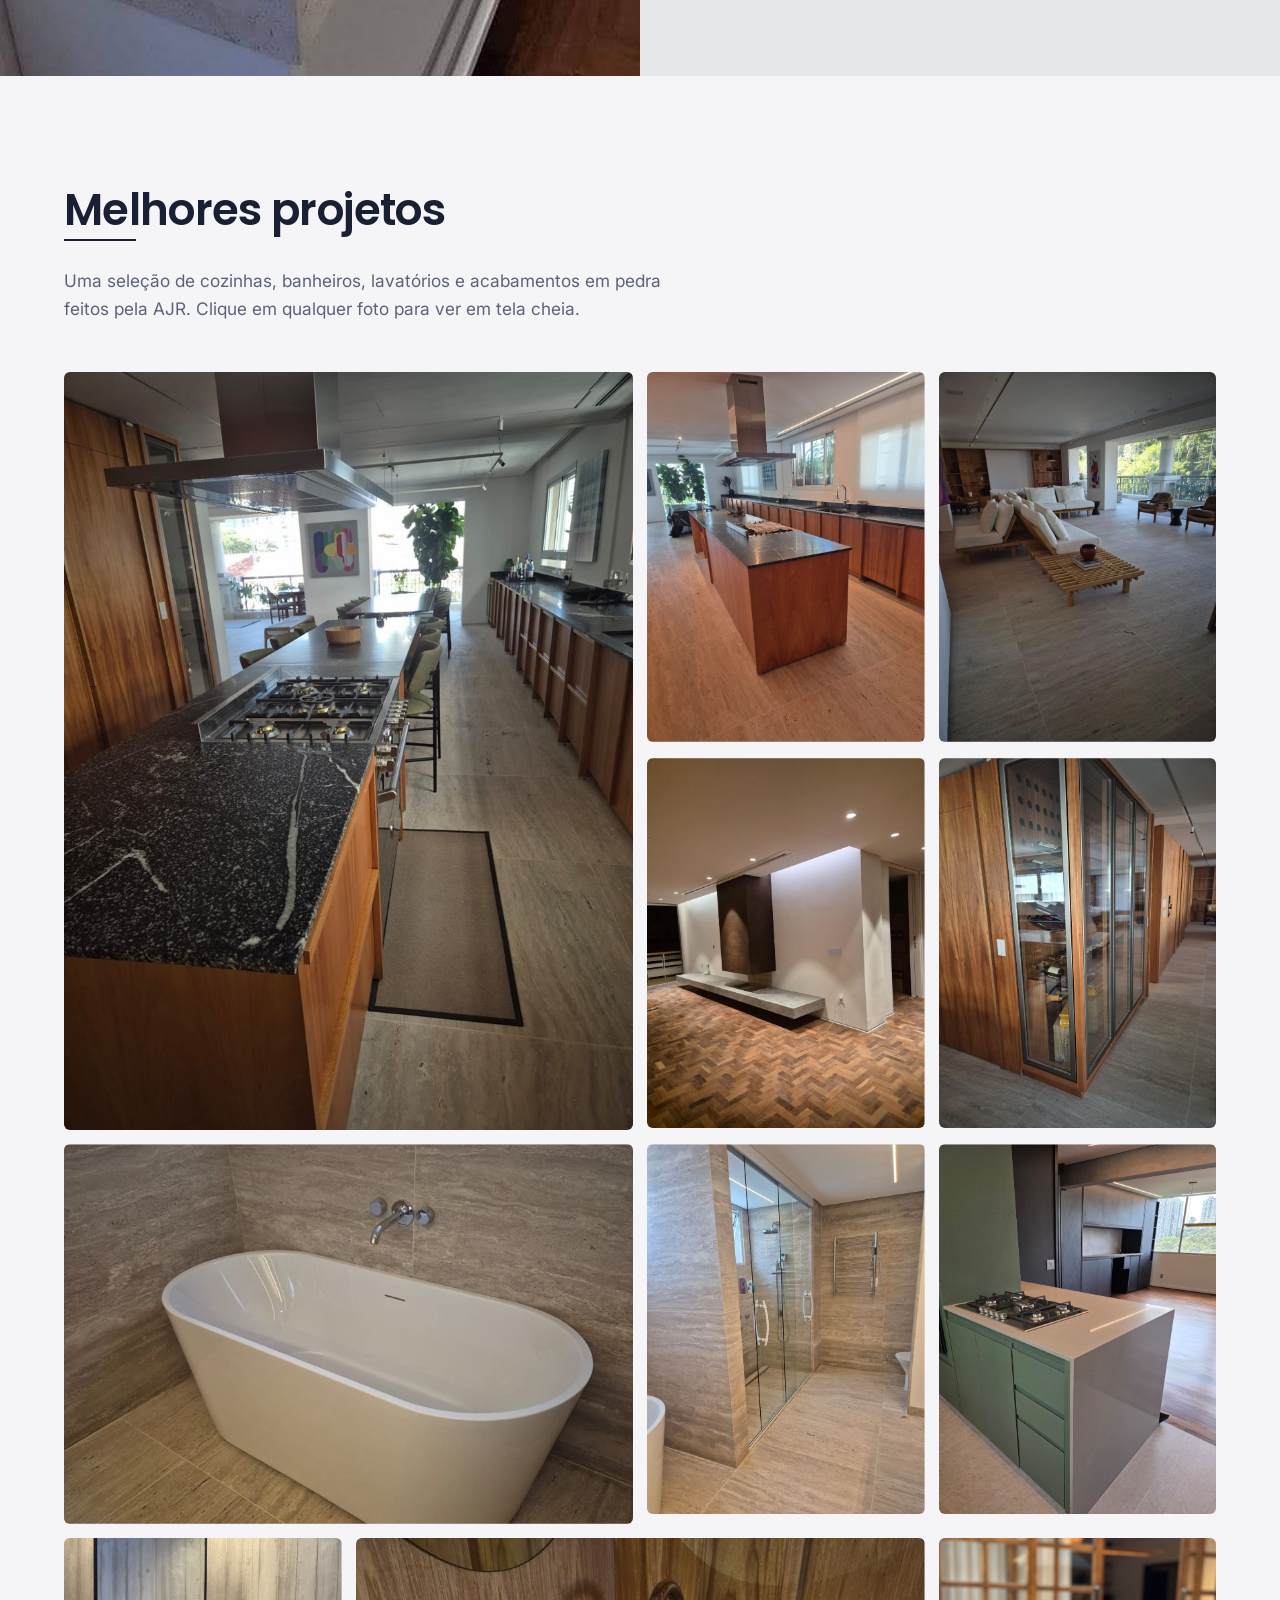
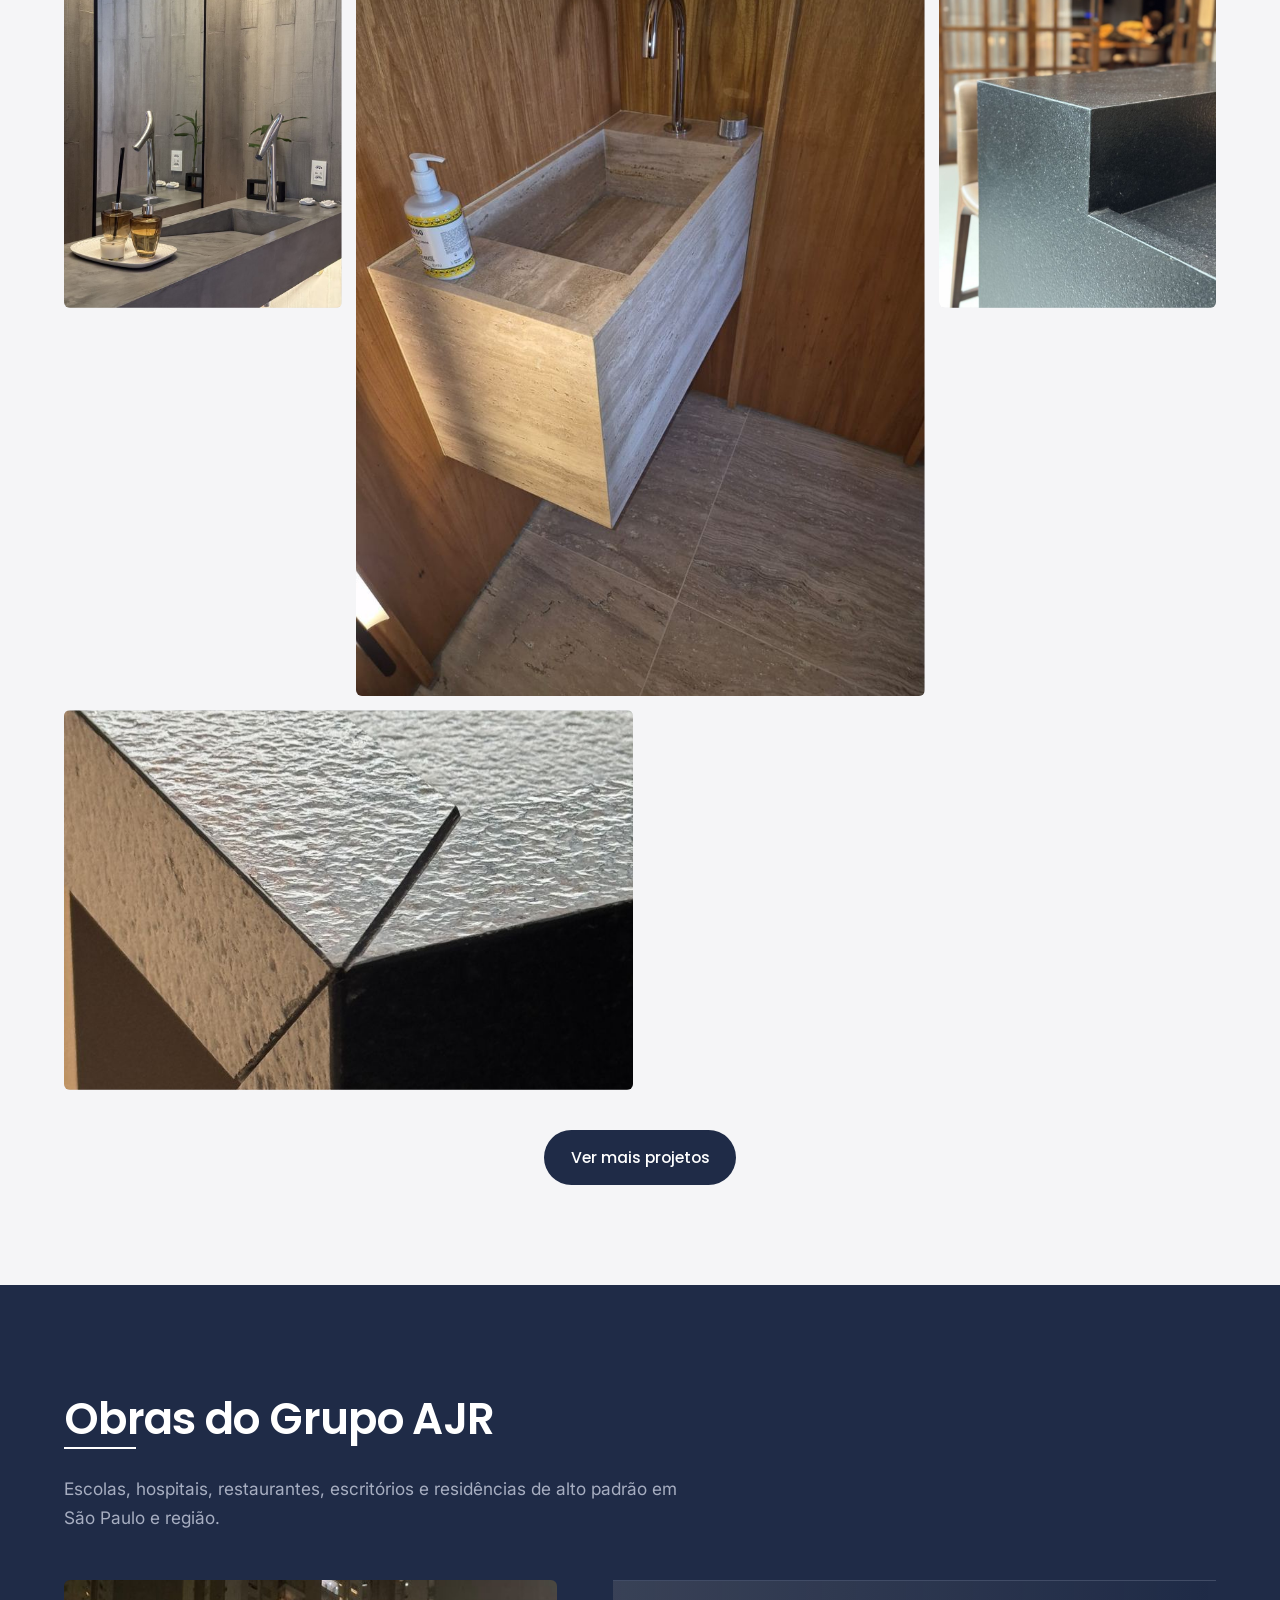
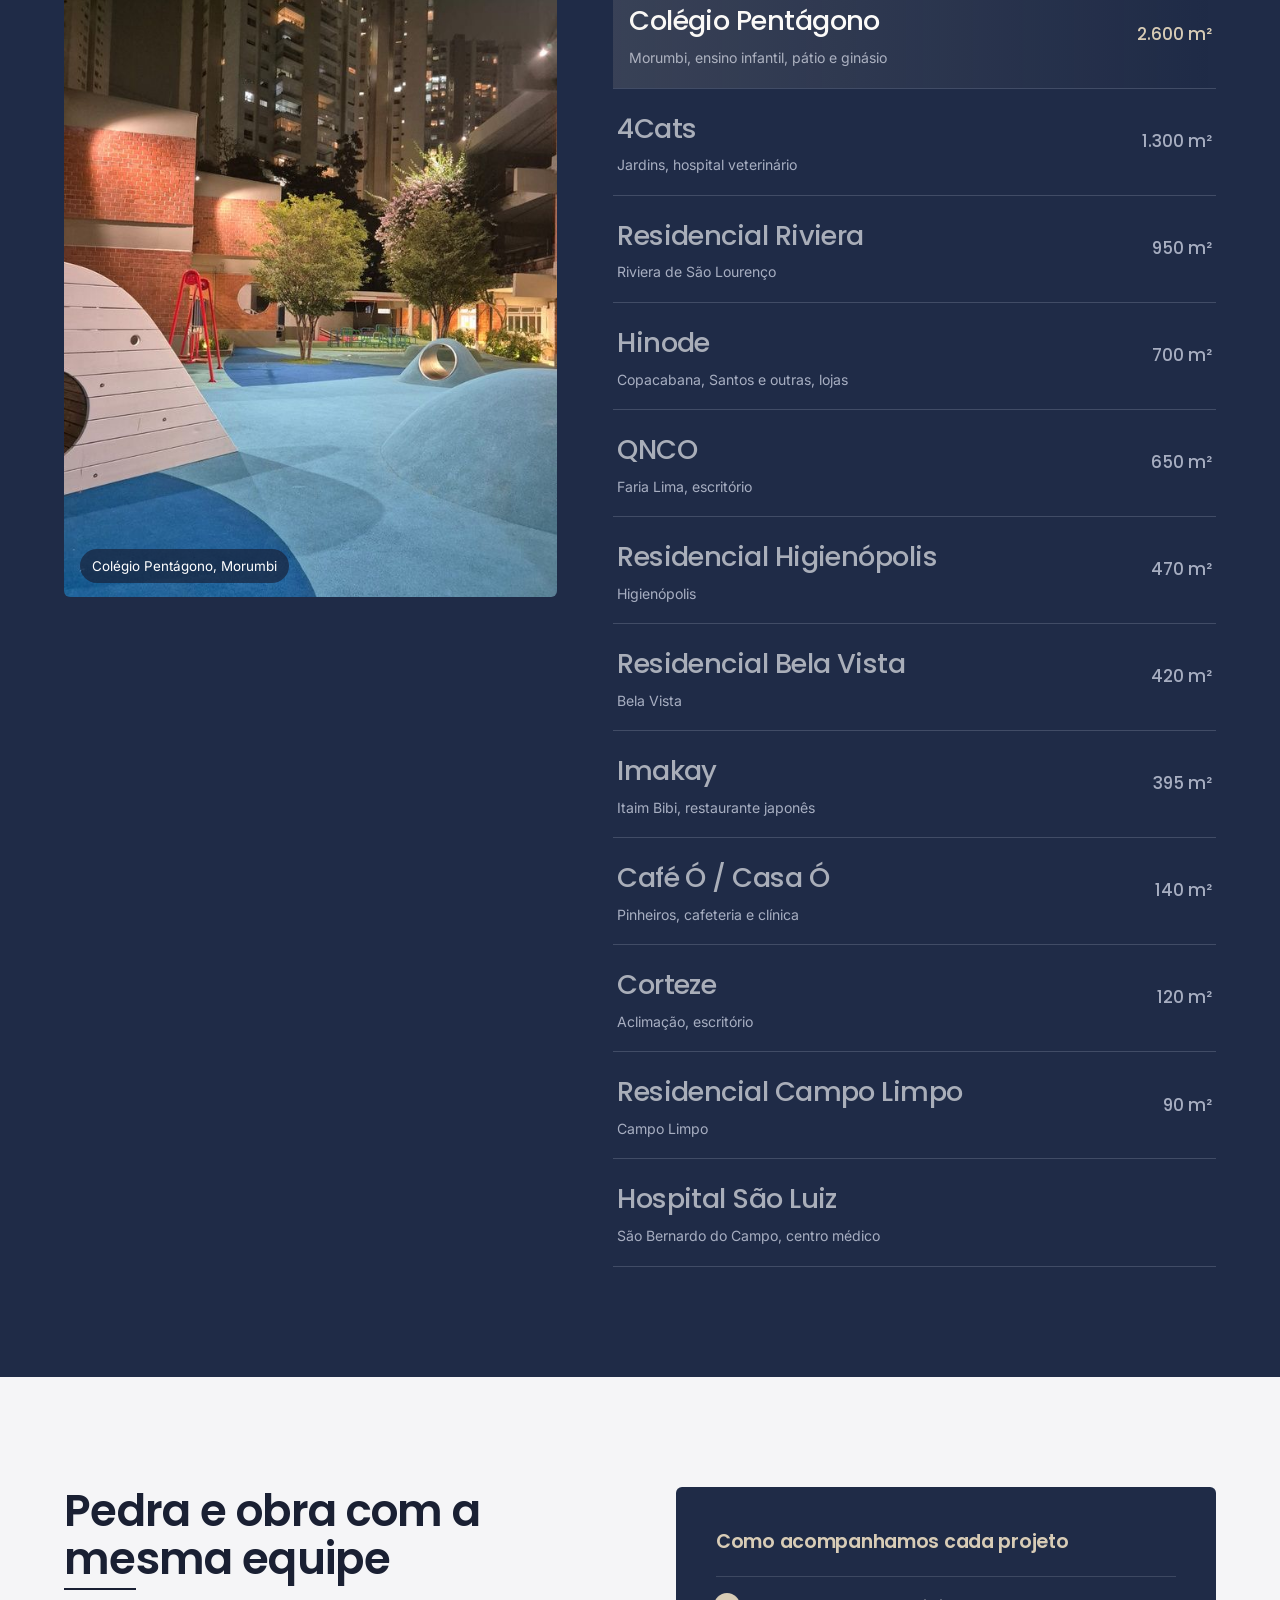
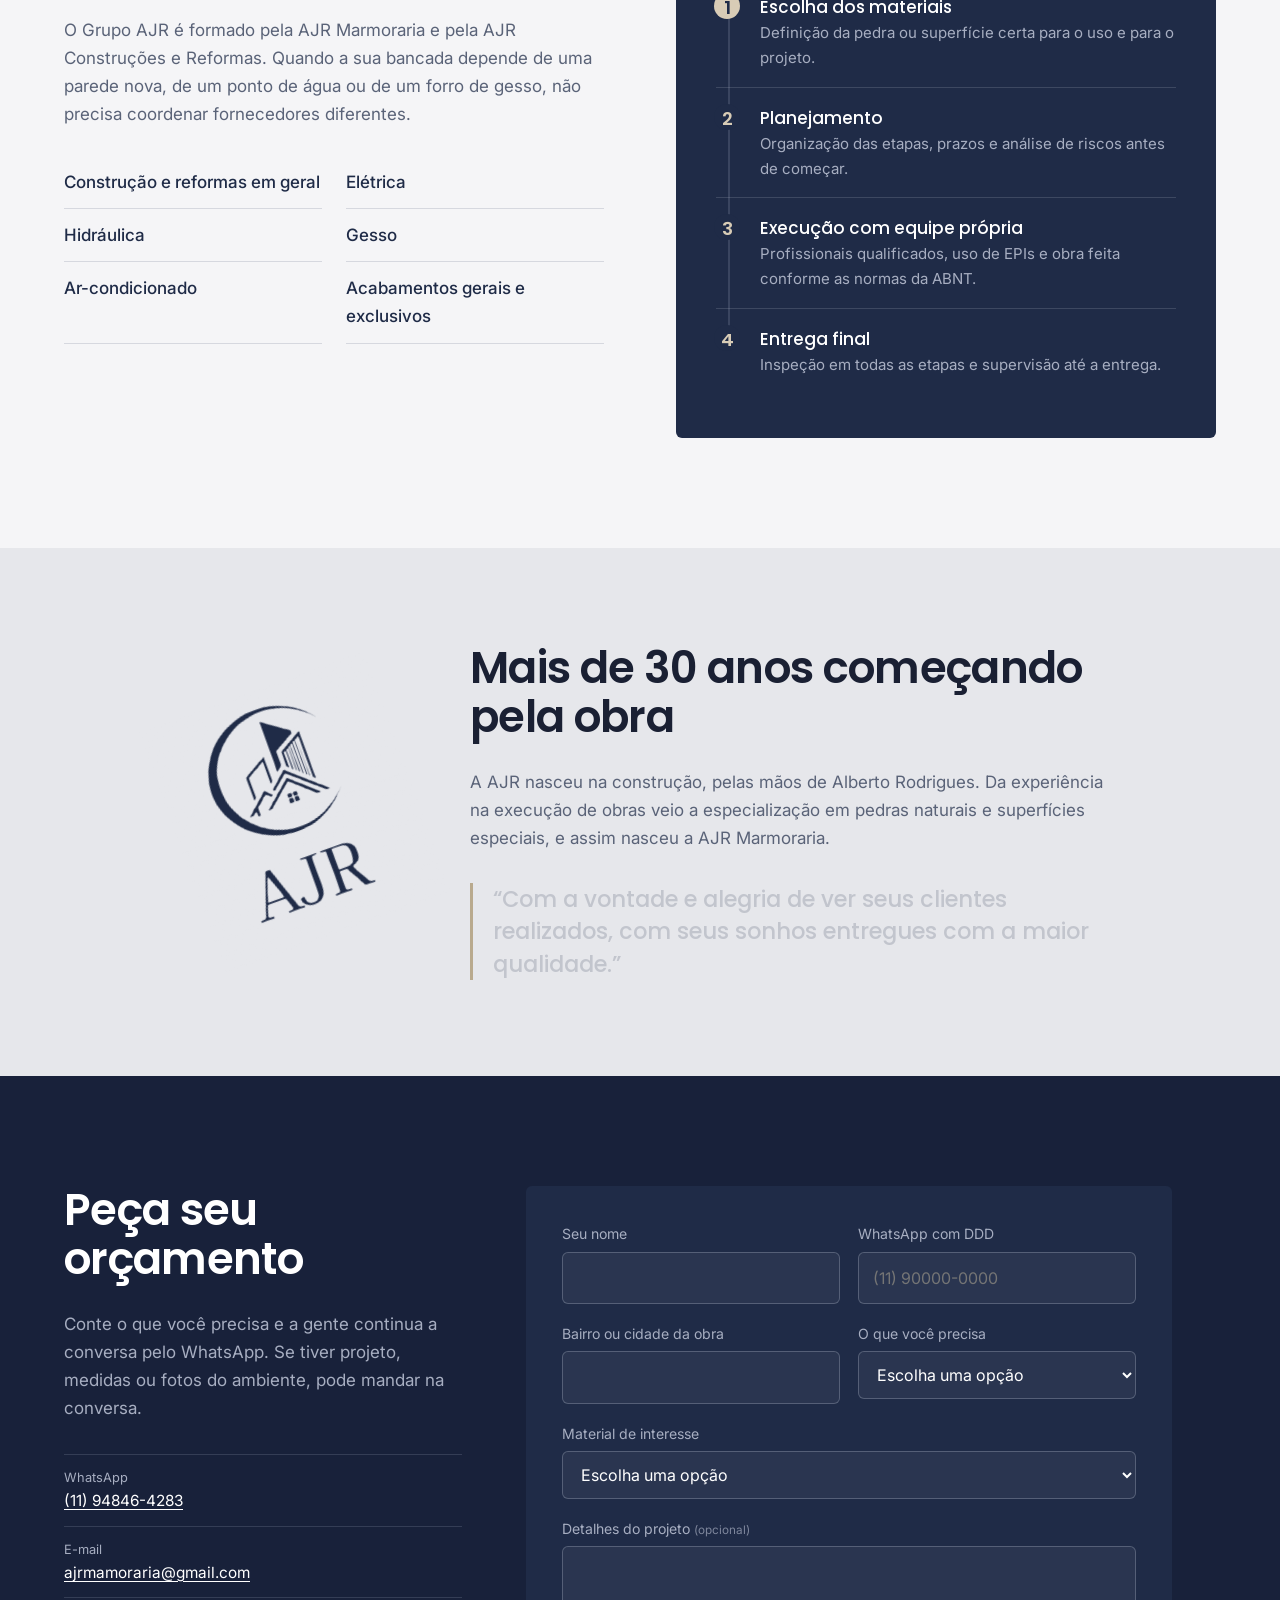
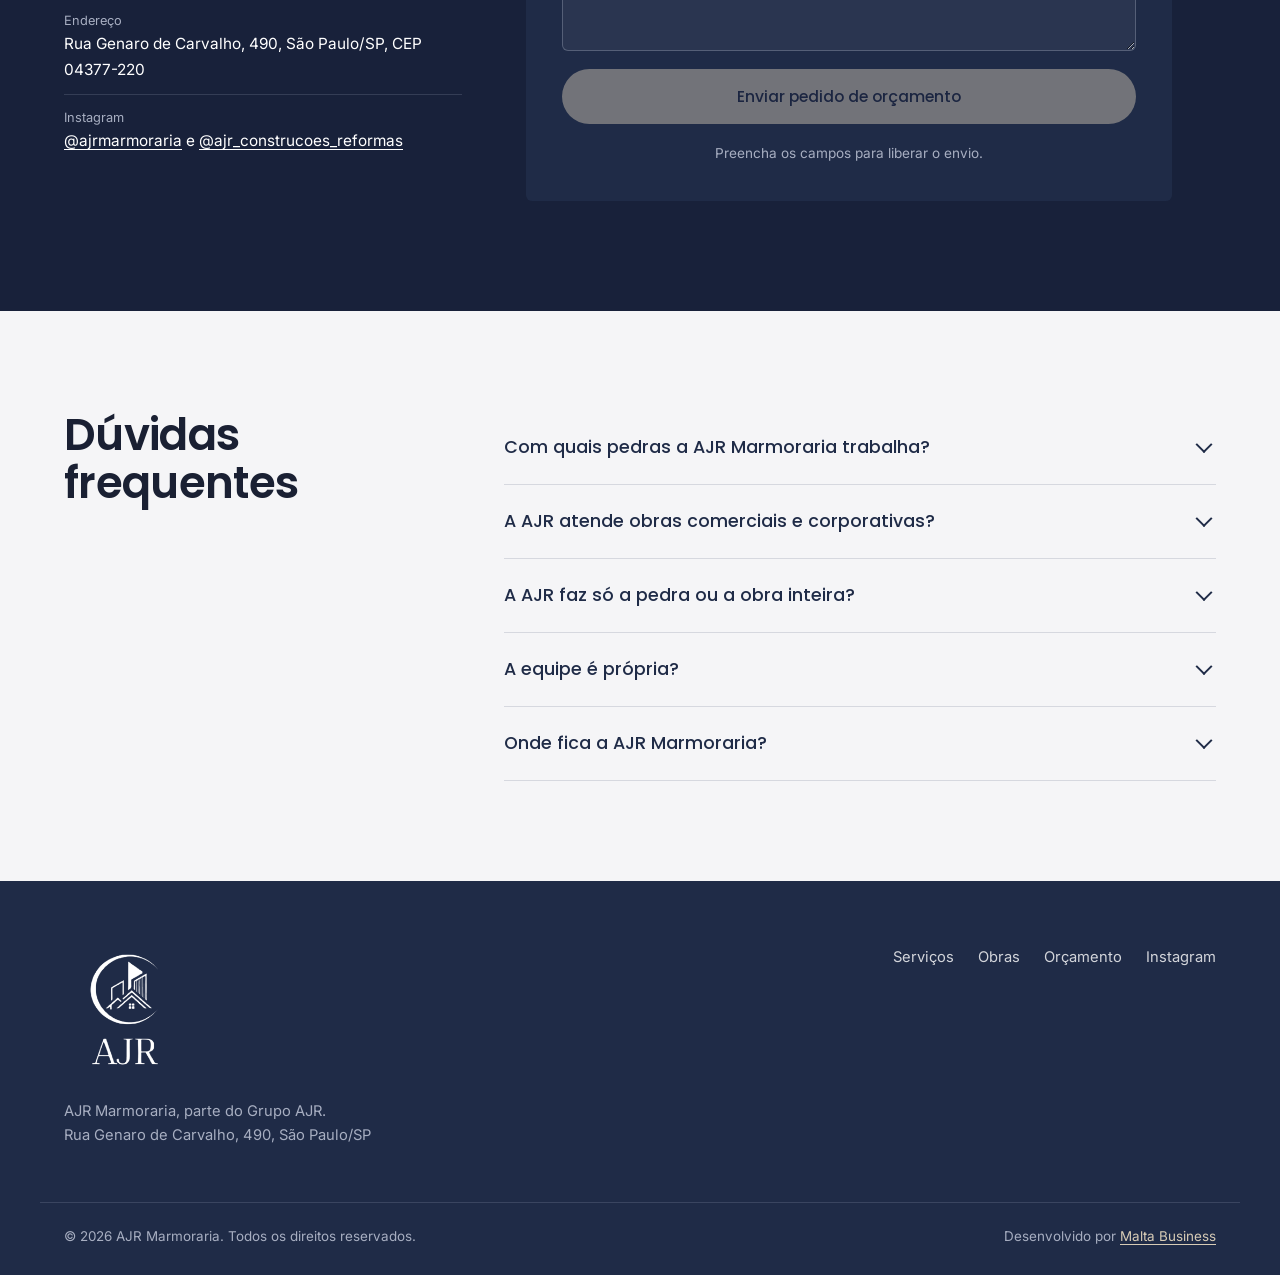
==== commit b6d94af9: "Remove foto da cuba esculpida da seção Melhores projetos Co-Authored-By: Claude Opus 5.5 <noreply@an" ====
--- a/index.html
+++ b/index.html
@@ -268,13 +268,12 @@
       <figure class="proj"><img src="assets/img/projeto-08.jpg" alt="Ilha de cozinha com tampo em pedra clara e cooktop embutido" width="825" height="1100" loading="lazy"></figure>
       <figure class="proj"><img src="assets/img/projeto-09.jpg" alt="Bancada de banheiro em pedra escura com cuba esculpida" width="825" height="1100" loading="lazy"></figure>
       <figure class="proj proj--big"><img src="assets/img/projeto-10.jpg" alt="Lavatório esculpido em pedra com cuba integrada" width="825" height="1100" loading="lazy"></figure>
-      <figure class="proj proj--wide"><img src="assets/img/projeto-11.jpg" alt="Cuba esculpida em pedra clara com caimento interno" width="825" height="1100" loading="lazy"></figure>
       <figure class="proj"><img src="assets/img/projeto-12.jpg" alt="Detalhe de borda em pedra preta texturizada" width="825" height="1100" loading="lazy"></figure>
-      <figure class="proj is-extra"><img src="assets/img/projeto-13.jpg" alt="Detalhe de meia-esquadria em pedra preta texturizada" width="825" height="1100" loading="lazy"></figure>
+      <figure class="proj proj--wide"><img src="assets/img/projeto-13.jpg" alt="Detalhe de meia-esquadria em pedra preta texturizada" width="825" height="1100" loading="lazy"></figure>
       <figure class="proj is-extra"><img src="assets/img/projeto-14.jpg" alt="Detalhe de canto em meia-esquadria na pedra preta" width="825" height="1100" loading="lazy"></figure>
       <figure class="proj proj--wide is-extra"><img src="assets/img/projeto-15.jpg" alt="Bancada de cozinha em pedra preta" width="825" height="1100" loading="lazy"></figure>
       <figure class="proj is-extra"><img src="assets/img/projeto-16.jpg" alt="Bancada de cozinha em pedra clara com cuba dupla" width="825" height="1100" loading="lazy"></figure>
-      <figure class="proj is-extra"><img src="assets/img/projeto-17.jpg" alt="Detalhe de cuba dupla em bancada de pedra clara" width="825" height="1100" loading="lazy"></figure>
+      <figure class="proj proj--wide is-extra"><img src="assets/img/projeto-17.jpg" alt="Detalhe de cuba dupla em bancada de pedra clara" width="825" height="1100" loading="lazy"></figure>
       <figure class="proj proj--wide is-extra"><img src="assets/img/projeto-18.jpg" alt="Mesa de jantar longa com tampo em pedra natural verde" width="825" height="1100" loading="lazy"></figure>
     </div>
     <div class="projects__more">
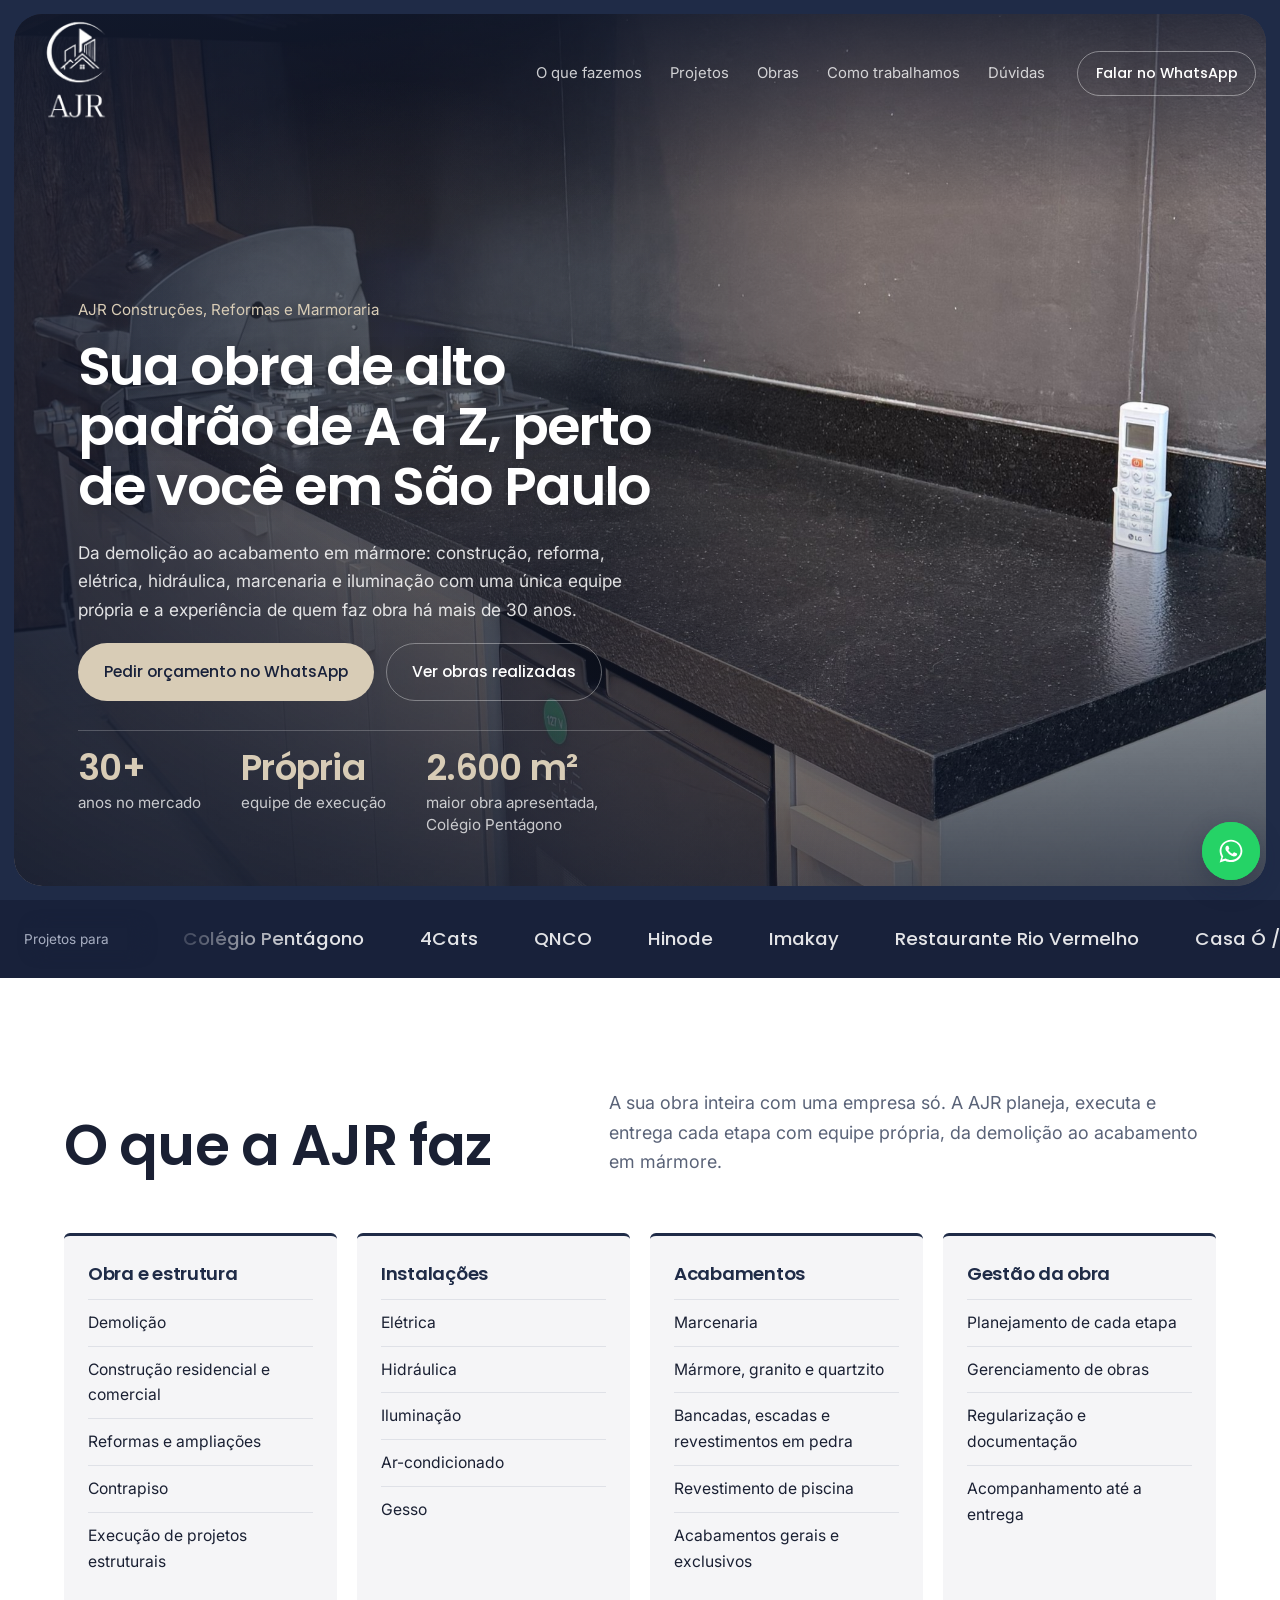
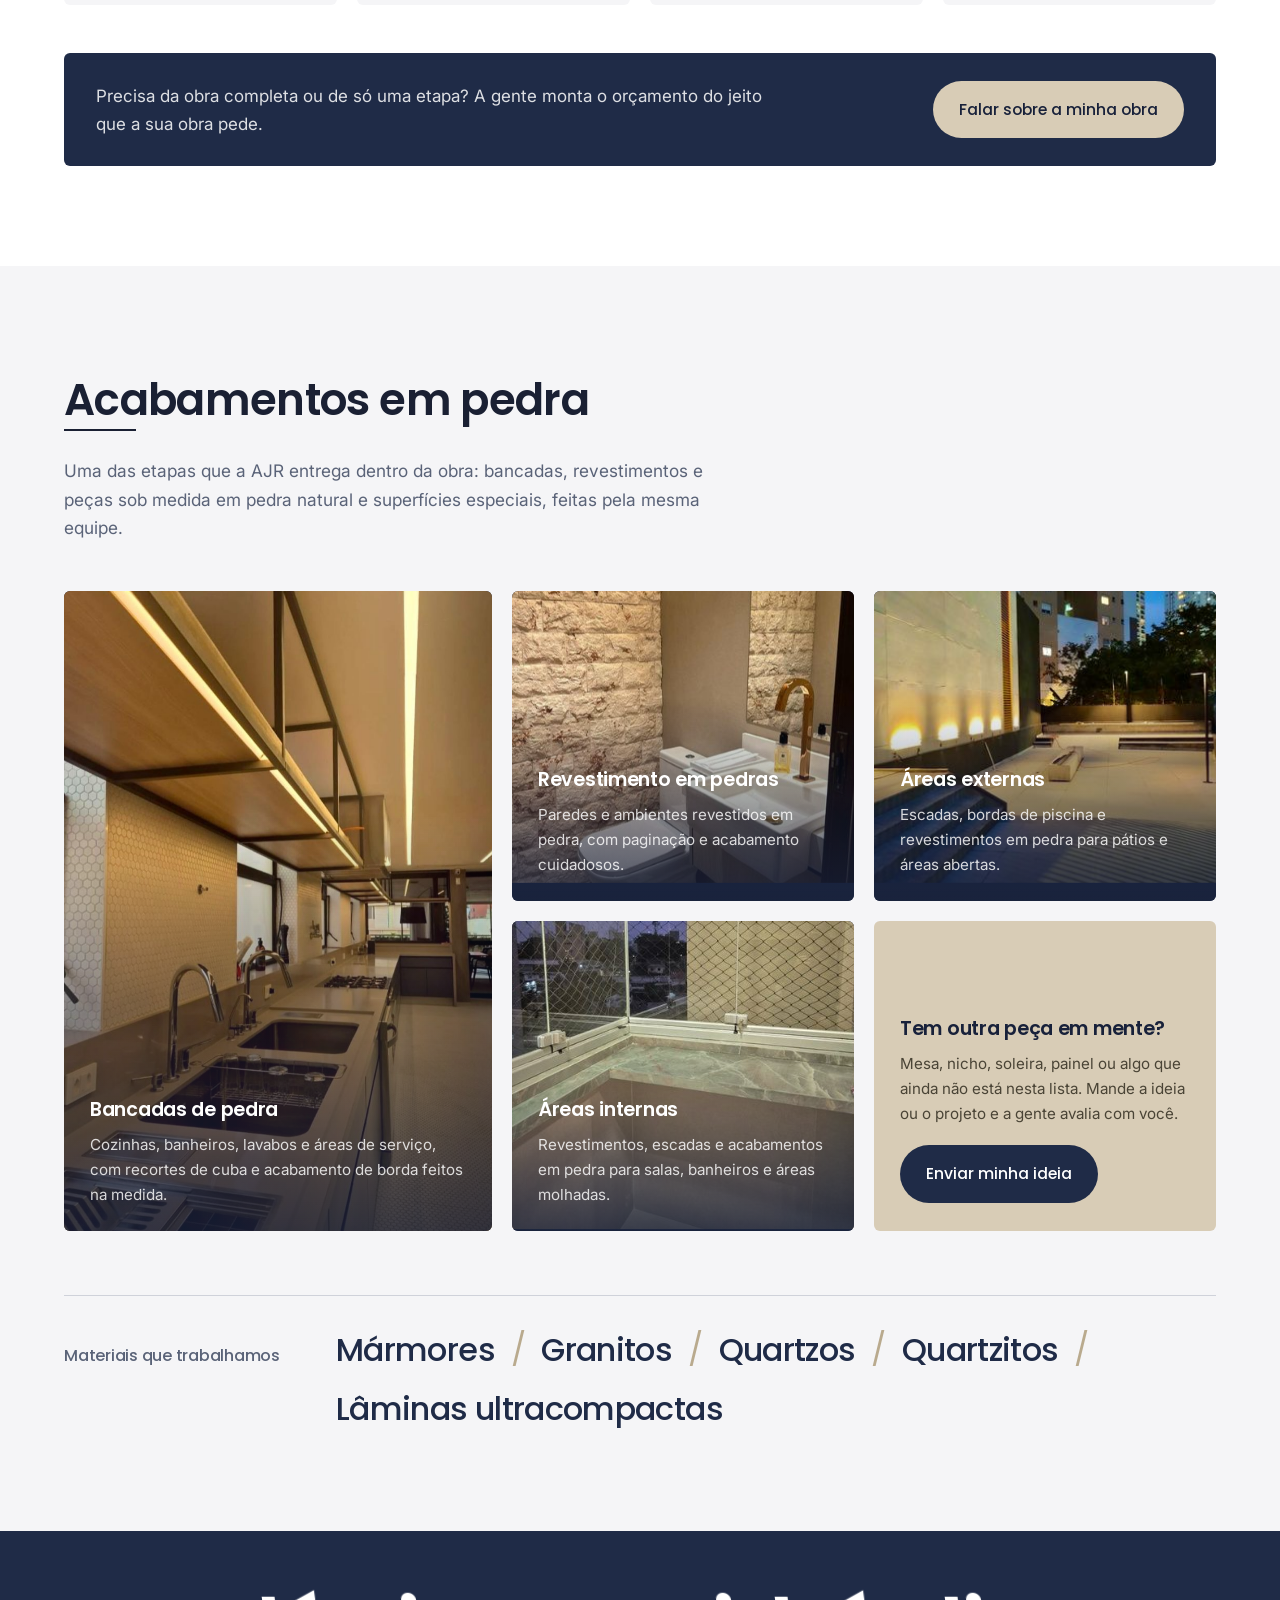
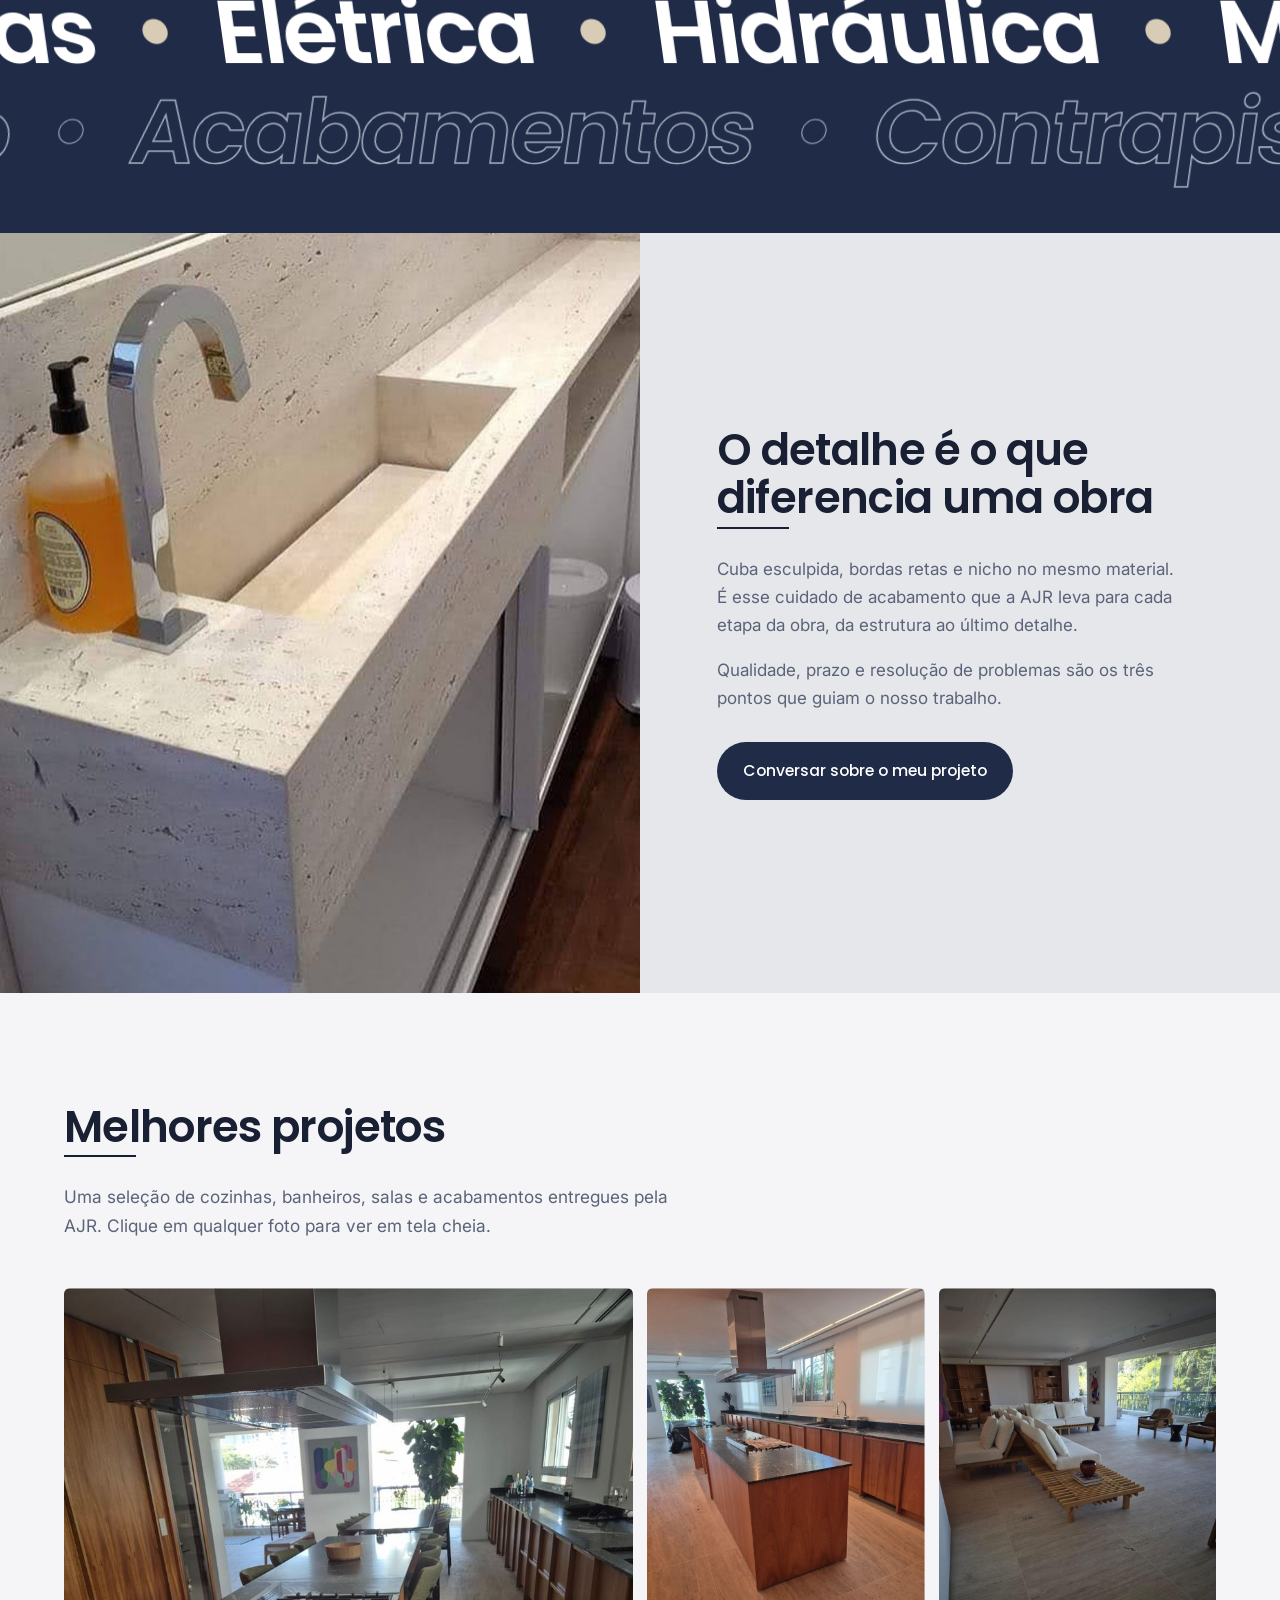
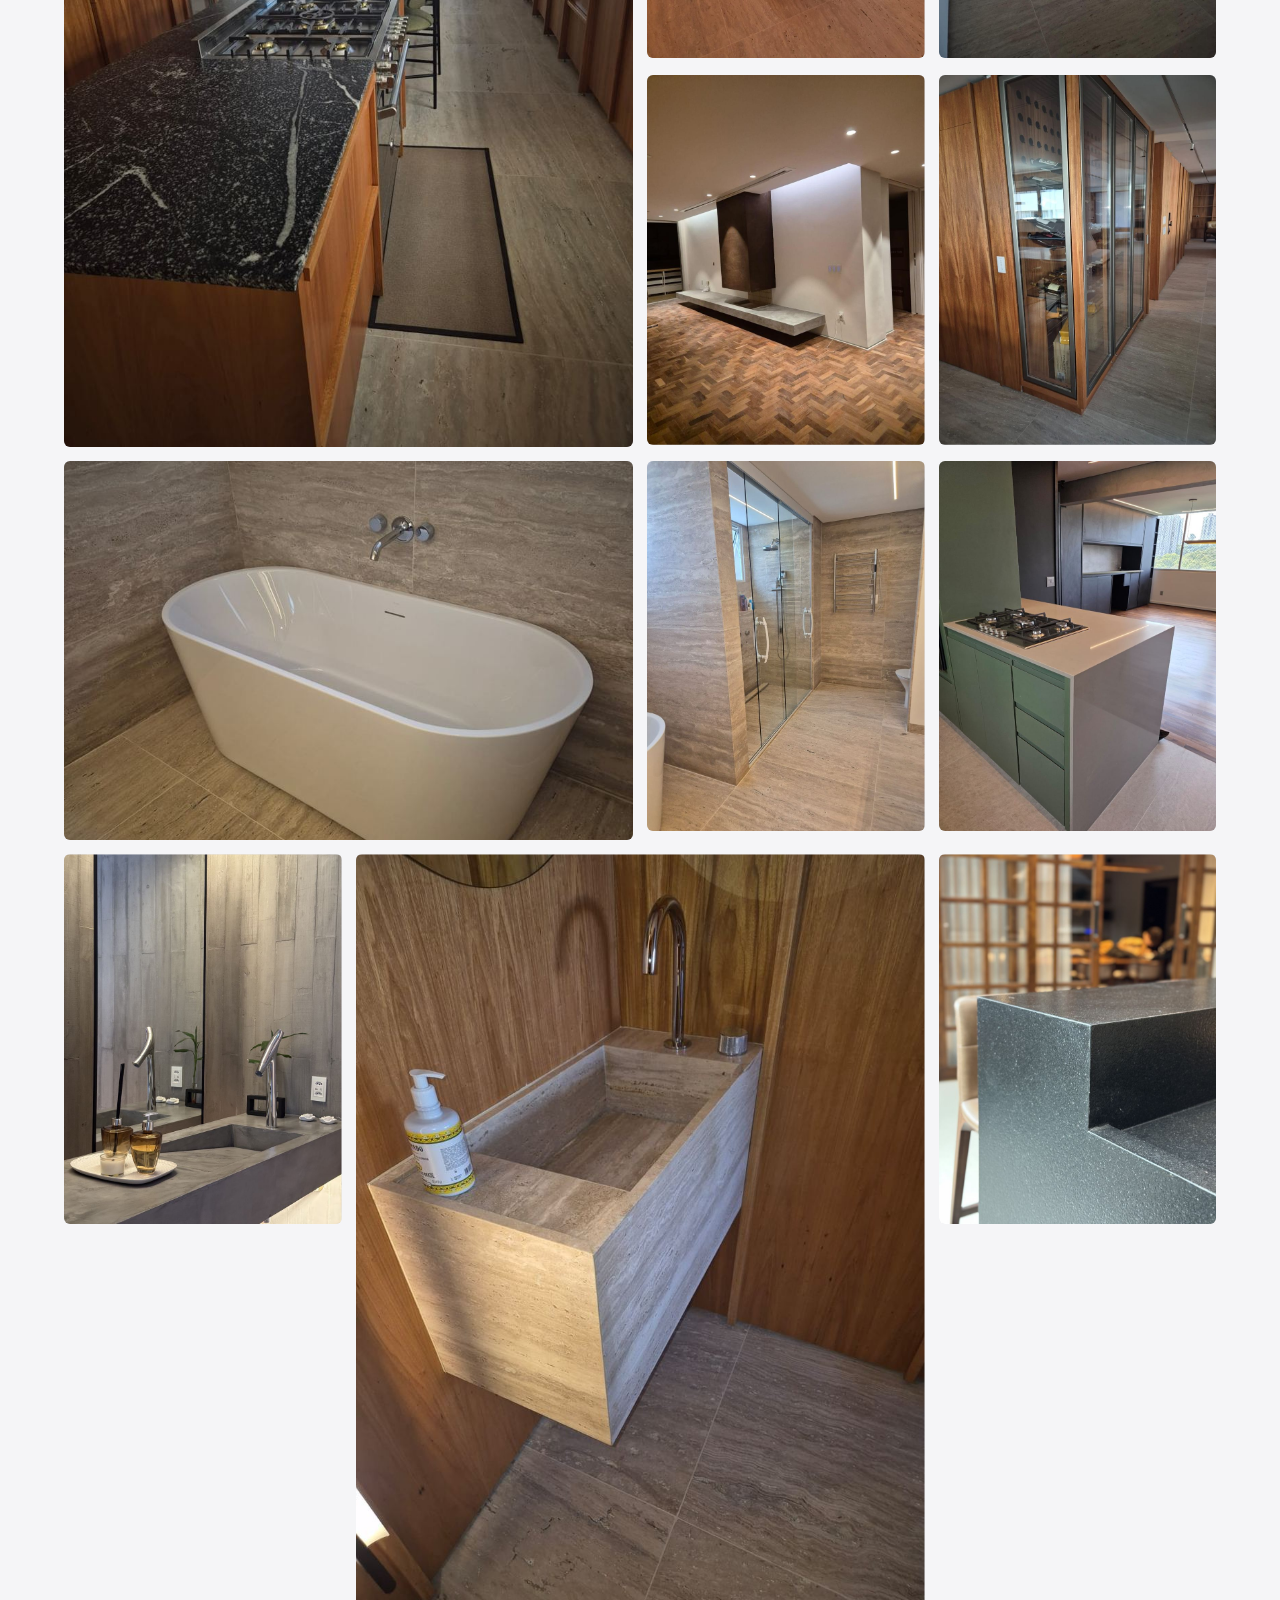
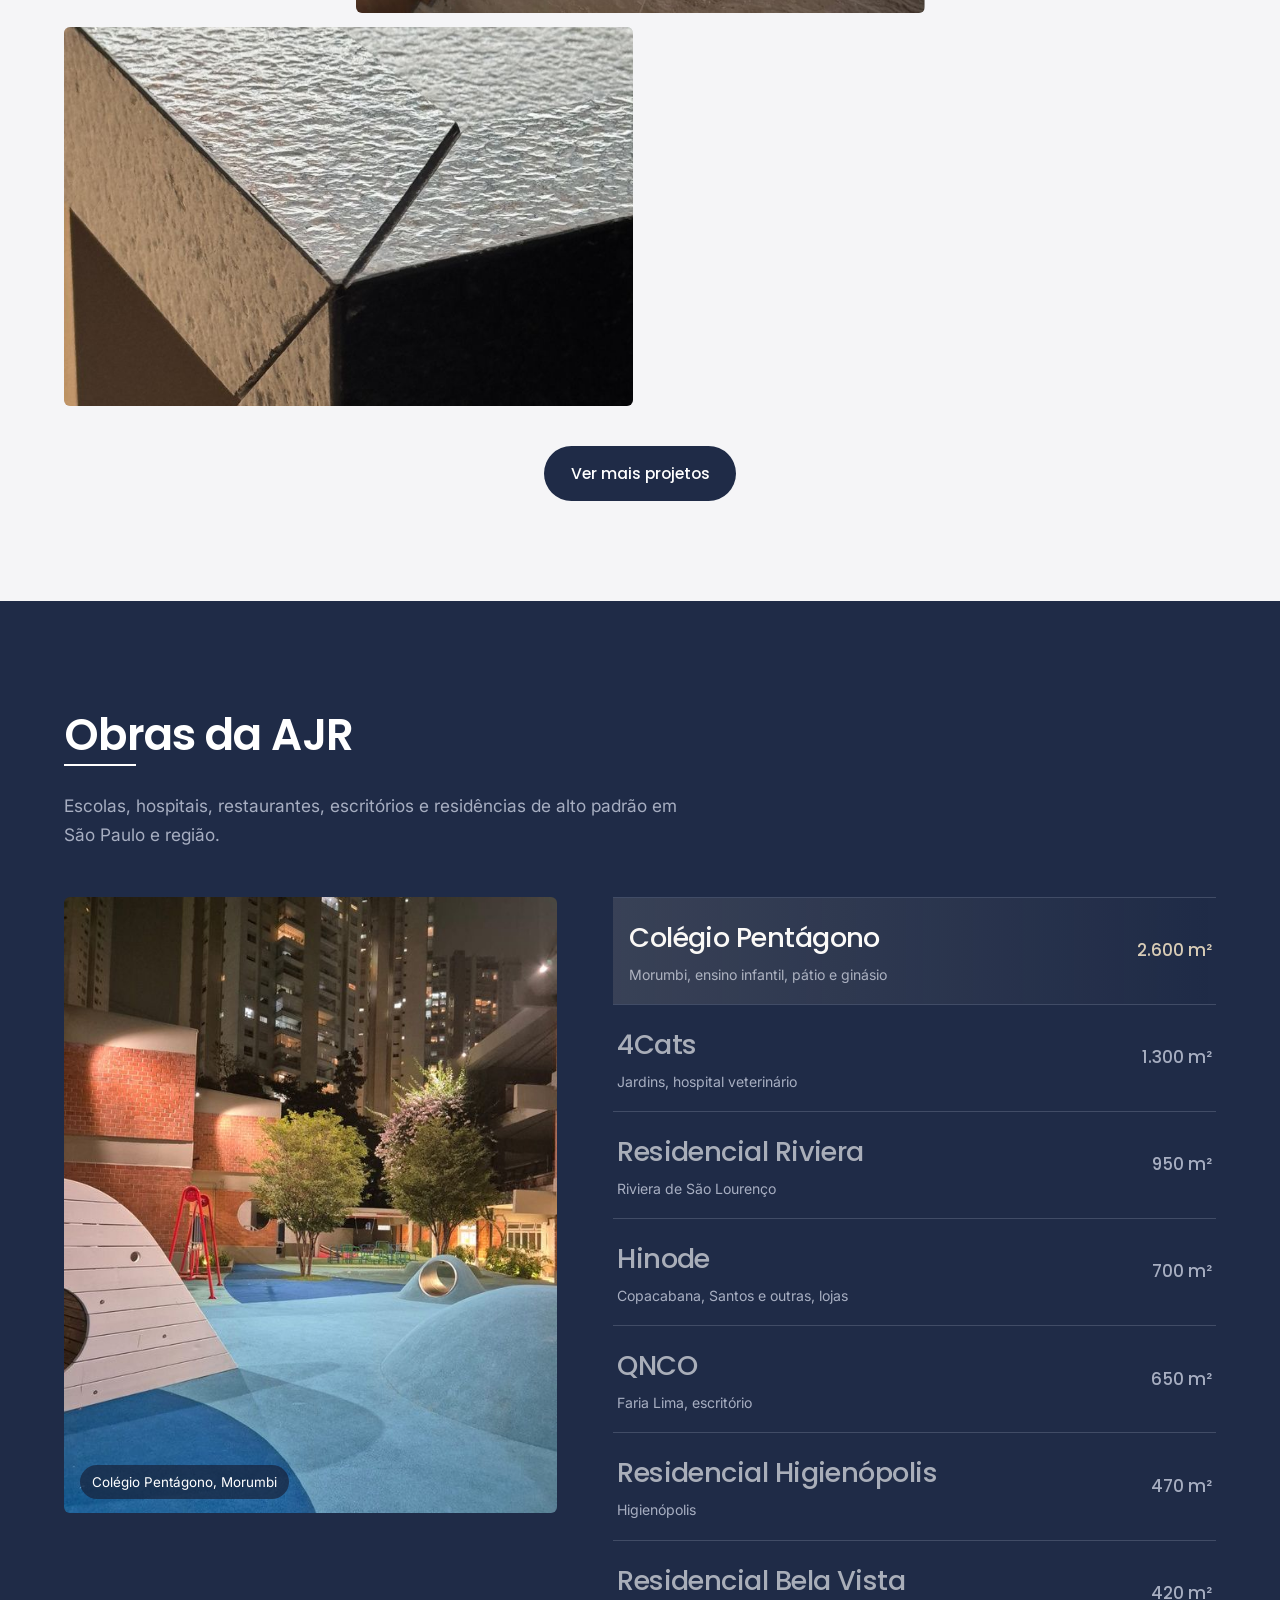
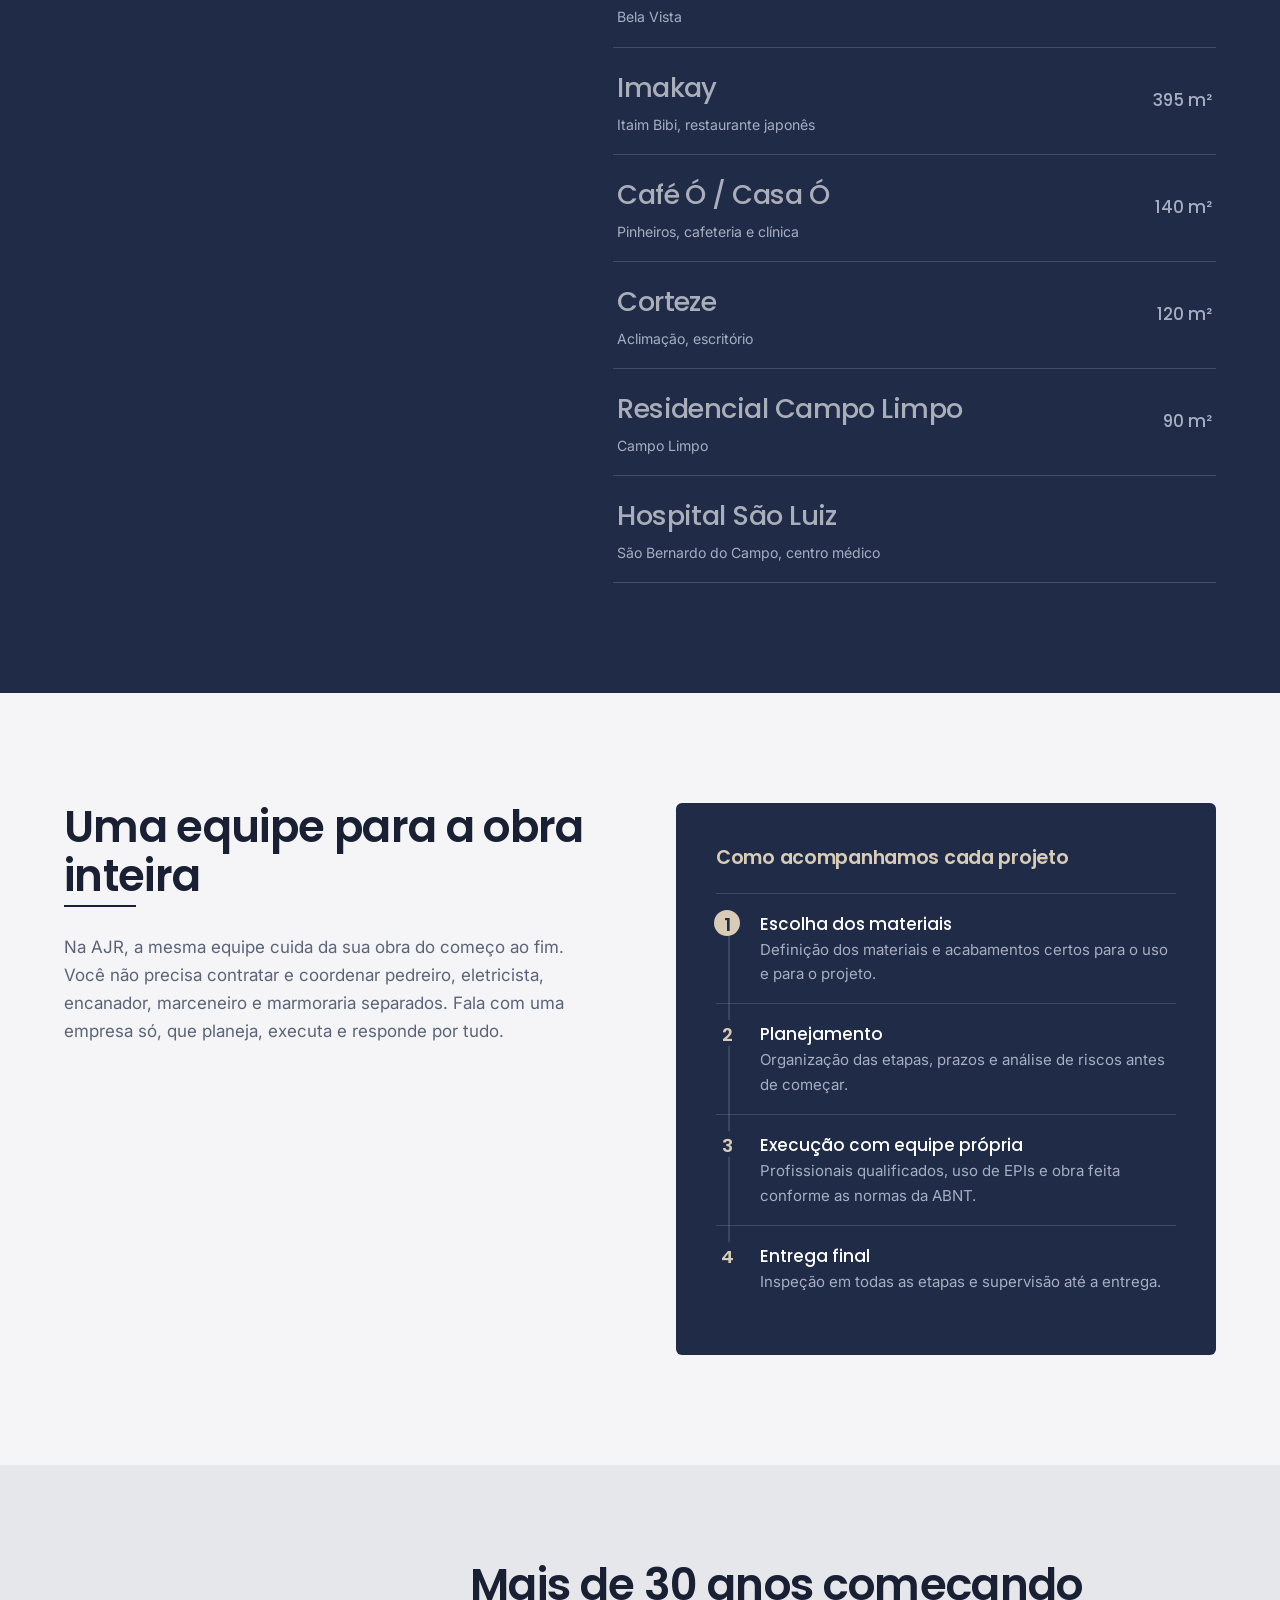
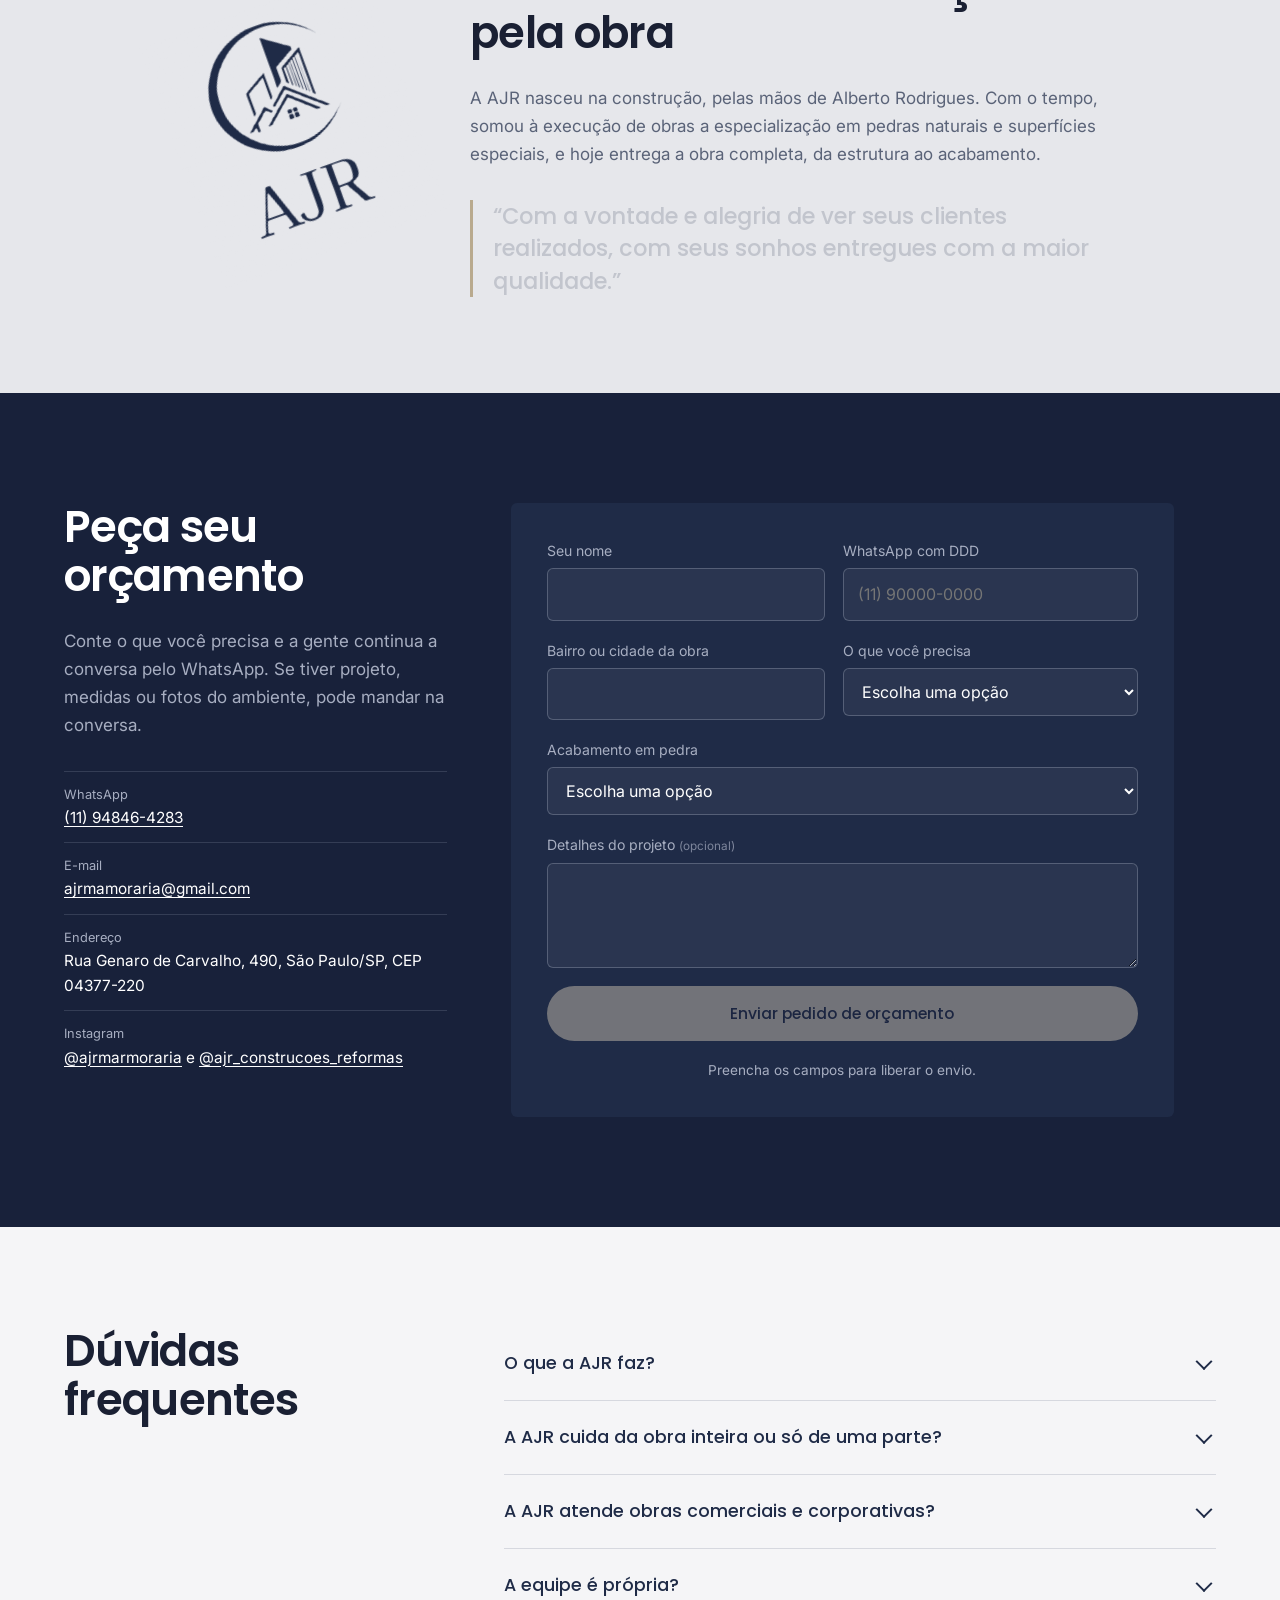
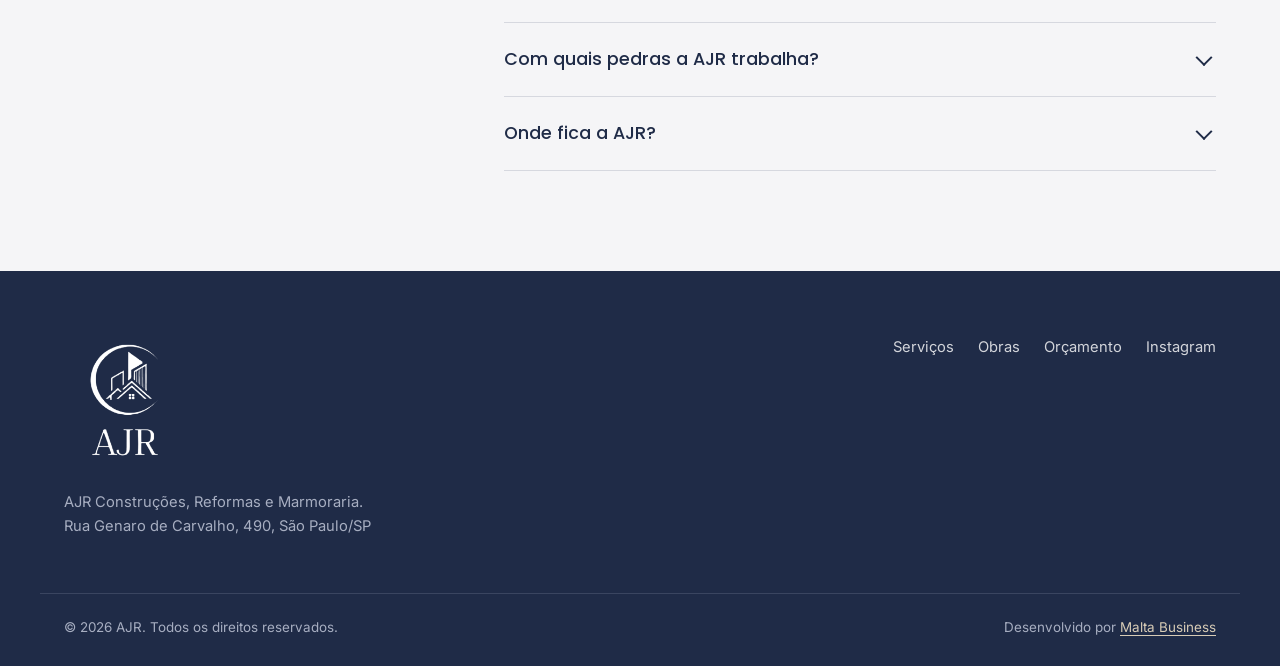
==== commit d0fdf0c6: "Reposiciona a LP como AJR (obra de A a Z): tira Grupo AJR, nova seção O que a AJR faz e copy menos f" ====
--- a/index.html
+++ b/index.html
@@ -3,25 +3,25 @@
 <head>
 <meta charset="utf-8">
 <meta name="viewport" content="width=device-width, initial-scale=1">
-<title>AJR Marmoraria | Marmoraria de Alto Padrão em São Paulo, Perto de Você</title>
-<meta name="description" content="Marmoraria de alto padrão em São Paulo: bancadas, revestimentos, escadas e piscinas em mármore, granito, quartzo, quartzito e lâmina ultracompacta. Equipe própria e mais de 30 anos de obra. Peça seu orçamento.">
+<title>AJR | Obras, Reformas e Marmoraria de Alto Padrão em São Paulo, Perto de Você</title>
+<meta name="description" content="A AJR faz a sua obra de alto padrão de A a Z em São Paulo: demolição, construção, reformas, elétrica, hidráulica, marcenaria, iluminação e acabamentos em mármore e granito. Equipe própria e mais de 30 anos de obra. Peça seu orçamento.">
 <meta name="robots" content="index, follow">
 <meta name="theme-color" content="#1F2B47">
 <link rel="canonical" href="https://ajrmarmoraria.com.br/">
 
 <meta property="og:type" content="website">
 <meta property="og:locale" content="pt_BR">
-<meta property="og:site_name" content="AJR Marmoraria">
-<meta property="og:title" content="AJR Marmoraria | Marmoraria de Alto Padrão em São Paulo">
-<meta property="og:description" content="Bancadas, revestimentos, escadas e piscinas em pedra natural e superfícies especiais. Equipe própria e mais de 30 anos de obra.">
+<meta property="og:site_name" content="AJR">
+<meta property="og:title" content="AJR | Sua obra de alto padrão de A a Z em São Paulo">
+<meta property="og:description" content="Demolição, construção, reformas, instalações, marcenaria e acabamentos em pedra com uma única equipe. Mais de 30 anos de obra.">
 <meta property="og:url" content="https://ajrmarmoraria.com.br/">
 <meta property="og:image" content="https://ajrmarmoraria.com.br/assets/img/og-image.jpg">
 <meta property="og:image:width" content="1200">
 <meta property="og:image:height" content="630">
 <meta property="og:image:alt" content="Cozinha com bancada em pedra preta, projeto da AJR">
 <meta name="twitter:card" content="summary_large_image">
-<meta name="twitter:title" content="AJR Marmoraria | Marmoraria de Alto Padrão em São Paulo">
-<meta name="twitter:description" content="Bancadas, revestimentos, escadas e piscinas em pedra natural. Equipe própria e mais de 30 anos de obra.">
+<meta name="twitter:title" content="AJR | Sua obra de alto padrão de A a Z em São Paulo">
+<meta name="twitter:description" content="Demolição, construção, reformas, instalações, marcenaria e acabamentos em pedra com uma única equipe.">
 <meta name="twitter:image" content="https://ajrmarmoraria.com.br/assets/img/og-image.jpg">
 
 <link rel="icon" type="image/png" sizes="192x192" href="assets/img/icon-192.png">
@@ -66,9 +66,9 @@
   "@context": "https://schema.org",
   "@type": "HomeAndConstructionBusiness",
   "@id": "https://ajrmarmoraria.com.br/#empresa",
-  "name": "AJR Marmoraria",
-  "alternateName": "Grupo AJR",
-  "description": "Marmoraria de alto padrão em São Paulo. Bancadas, revestimentos em pedra, escadas e revestimento de piscina em mármore, granito, quartzo, quartzito e lâmina ultracompacta, com equipe própria.",
+  "name": "AJR",
+  "alternateName": ["AJR Construções e Reformas", "AJR Marmoraria"],
+  "description": "Obras e reformas de alto padrão de A a Z em São Paulo, com equipe própria: demolição, construção, reformas, contrapiso, elétrica, hidráulica, iluminação, gesso, ar-condicionado, marcenaria e acabamentos em mármore e granito.",
   "url": "https://ajrmarmoraria.com.br/",
   "logo": "https://ajrmarmoraria.com.br/assets/img/icon-512.png",
   "image": "https://ajrmarmoraria.com.br/assets/img/og-image.jpg",
@@ -89,6 +89,10 @@
   ],
   "founder": { "@type": "Person", "name": "Alberto Rodrigues" },
   "makesOffer": [
+    { "@type": "Offer", "itemOffered": { "@type": "Service", "name": "Demolição" } },
+    { "@type": "Offer", "itemOffered": { "@type": "Service", "name": "Elétrica e iluminação" } },
+    { "@type": "Offer", "itemOffered": { "@type": "Service", "name": "Hidráulica" } },
+    { "@type": "Offer", "itemOffered": { "@type": "Service", "name": "Marcenaria" } },
     { "@type": "Offer", "itemOffered": { "@type": "Service", "name": "Bancadas de pedra" } },
     { "@type": "Offer", "itemOffered": { "@type": "Service", "name": "Revestimento em pedras" } },
     { "@type": "Offer", "itemOffered": { "@type": "Service", "name": "Escadas em pedra" } },
@@ -102,11 +106,54 @@
   "@context": "https://schema.org",
   "@type": "FAQPage",
   "mainEntity": [
-    { "@type": "Question", "name": "Com quais pedras a AJR Marmoraria trabalha?", "acceptedAnswer": { "@type": "Answer", "text": "Mármores, granitos, quartzos, quartzitos e lâminas ultracompactas." } },
-    { "@type": "Question", "name": "A AJR atende obras comerciais e corporativas?", "acceptedAnswer": { "@type": "Answer", "text": "Sim. O Grupo AJR atende projetos residenciais, comerciais e corporativos de todos os portes, como o Colégio Pentágono, o hospital veterinário 4Cats e o escritório QNCO." } },
-    { "@type": "Question", "name": "A AJR faz só a pedra ou a obra inteira?", "acceptedAnswer": { "@type": "Answer", "text": "As duas coisas. O Grupo AJR reúne a AJR Marmoraria e a AJR Construções e Reformas, que executa construção, reformas, elétrica, hidráulica, gesso, ar-condicionado e acabamentos." } },
-    { "@type": "Question", "name": "A equipe é própria?", "acceptedAnswer": { "@type": "Answer", "text": "Sim. A AJR trabalha com equipe própria e profissionais qualificados, com acompanhamento de cada etapa até a entrega final." } },
-    { "@type": "Question", "name": "Onde fica a AJR Marmoraria?", "acceptedAnswer": { "@type": "Answer", "text": "Rua Genaro de Carvalho, 490, São Paulo/SP, CEP 04377-220." } }
+    {
+      "@type": "Question",
+      "name": "O que a AJR faz?",
+      "acceptedAnswer": {
+        "@type": "Answer",
+        "text": "A AJR cuida da obra de A a Z: demolição, construção, reformas, contrapiso, elétrica, hidráulica, iluminação, gesso, ar-condicionado, marcenaria e acabamentos em mármore e granito."
+      }
+    },
+    {
+      "@type": "Question",
+      "name": "A AJR cuida da obra inteira ou só de uma parte?",
+      "acceptedAnswer": {
+        "@type": "Answer",
+        "text": "As duas coisas. A AJR pode executar a obra completa, da demolição ao acabamento, ou só a etapa que você precisa, como uma reforma, as instalações ou as bancadas em pedra."
+      }
+    },
+    {
+      "@type": "Question",
+      "name": "A AJR atende obras comerciais e corporativas?",
+      "acceptedAnswer": {
+        "@type": "Answer",
+        "text": "Sim. A AJR atende projetos residenciais, comerciais e corporativos de todos os portes, como o Colégio Pentágono, o hospital veterinário 4Cats e o escritório QNCO."
+      }
+    },
+    {
+      "@type": "Question",
+      "name": "A equipe é própria?",
+      "acceptedAnswer": {
+        "@type": "Answer",
+        "text": "Sim. A AJR trabalha com equipe própria e profissionais qualificados, com acompanhamento de cada etapa até a entrega final."
+      }
+    },
+    {
+      "@type": "Question",
+      "name": "Com quais pedras a AJR trabalha?",
+      "acceptedAnswer": {
+        "@type": "Answer",
+        "text": "Mármores, granitos, quartzos, quartzitos e lâminas ultracompactas."
+      }
+    },
+    {
+      "@type": "Question",
+      "name": "Onde fica a AJR?",
+      "acceptedAnswer": {
+        "@type": "Answer",
+        "text": "Rua Genaro de Carvalho, 490, São Paulo/SP, CEP 04377-220."
+      }
+    }
   ]
 }
 </script>
@@ -123,14 +170,14 @@
 
 <header class="topbar" id="topo">
   <div class="topbar__in">
-    <a href="#topo" class="brand" aria-label="AJR Marmoraria, voltar ao início">
+    <a href="#topo" class="brand" aria-label="AJR, voltar ao início">
       <img src="assets/img/logo-ajr-branco.png" alt="AJR" width="484" height="515">
     </a>
     <nav class="nav" aria-label="Principal">
-      <a href="#pedra">Serviços</a>
+      <a href="#o-que-fazemos">O que fazemos</a>
       <a href="#projetos">Projetos</a>
       <a href="#obras">Obras</a>
-      <a href="#grupo">Grupo AJR</a>
+      <a href="#grupo">Como trabalhamos</a>
       <a href="#duvidas">Dúvidas</a>
     </nav>
     <a class="btn btn--line js-wa" data-origem="topo" href="#">Falar no WhatsApp</a>
@@ -149,9 +196,9 @@
     <span class="hero__shade" aria-hidden="true"></span>
     <span class="hero__glow" aria-hidden="true"></span>
     <div class="hero__text">
-      <p class="hero__kicker">AJR Marmoraria, do Grupo AJR</p>
-      <h1>Marmoraria de alto padrão perto de você, em São Paulo</h1>
-      <p class="hero__lead">Mármores, granitos, quartzos, quartzitos e lâminas ultracompactas transformados em bancadas, revestimentos, escadas e piscinas. Com equipe própria e a experiência de quem faz obra há mais de 30 anos.</p>
+      <p class="hero__kicker">AJR Construções, Reformas e Marmoraria</p>
+      <h1>Sua obra de alto padrão de&nbsp;A&nbsp;a&nbsp;Z, perto de você em São Paulo</h1>
+      <p class="hero__lead">Da demolição ao acabamento em mármore: construção, reforma, elétrica, hidráulica, marcenaria e iluminação com uma única equipe própria e a experiência de quem faz obra há mais de 30 anos.</p>
       <div class="hero__cta">
         <a class="btn btn--stone js-wa" data-origem="hero" href="#">Pedir orçamento no WhatsApp</a>
         <a class="btn btn--ghost" href="#obras">Ver obras realizadas</a>
@@ -174,12 +221,44 @@
   </div>
 </section>
 
+<!-- O QUE A AJR FAZ -->
+<section class="does" id="o-que-fazemos">
+  <div class="wrap">
+    <div class="does__head reveal">
+      <h2>O que a AJR faz</h2>
+      <p>A sua obra inteira com uma empresa só. A AJR planeja, executa e entrega cada etapa com equipe própria, da demolição ao acabamento em mármore.</p>
+    </div>
+    <div class="does__grid stagger">
+      <div class="does__col">
+        <h3>Obra e estrutura</h3>
+        <ul><li>Demolição</li><li>Construção residencial e comercial</li><li>Reformas e ampliações</li><li>Contrapiso</li><li>Execução de projetos estruturais</li></ul>
+      </div>
+      <div class="does__col">
+        <h3>Instalações</h3>
+        <ul><li>Elétrica</li><li>Hidráulica</li><li>Iluminação</li><li>Ar-condicionado</li><li>Gesso</li></ul>
+      </div>
+      <div class="does__col">
+        <h3>Acabamentos</h3>
+        <ul><li>Marcenaria</li><li>Mármore, granito e quartzito</li><li>Bancadas, escadas e revestimentos em pedra</li><li>Revestimento de piscina</li><li>Acabamentos gerais e exclusivos</li></ul>
+      </div>
+      <div class="does__col">
+        <h3>Gestão da obra</h3>
+        <ul><li>Planejamento de cada etapa</li><li>Gerenciamento de obras</li><li>Regularização e documentação</li><li>Acompanhamento até a entrega</li></ul>
+      </div>
+    </div>
+    <div class="does__cta reveal">
+      <p>Precisa da obra completa ou de só uma etapa? A gente monta o orçamento do jeito que a sua obra pede.</p>
+      <a class="btn btn--navy js-wa" data-origem="o-que-fazemos" href="#">Falar sobre a minha obra</a>
+    </div>
+  </div>
+</section>
+
 <!-- SERVIÇOS EM PEDRA -->
 <section class="stone" id="pedra">
   <div class="wrap">
     <header class="sec-head reveal">
-      <h2>O que fazemos em pedra</h2>
-      <p>Peças sob medida em pedra natural e superfícies especiais, pensadas para durar e para combinar com o projeto.</p>
+      <h2>Acabamentos em pedra</h2>
+      <p>Uma das etapas que a AJR entrega dentro da obra: bancadas, revestimentos e peças sob medida em pedra natural e superfícies especiais, feitas pela mesma equipe.</p>
     </header>
 
     <div class="stone__grid stagger">
@@ -229,12 +308,12 @@
 
 <!-- DESTAQUE TRAVERTINO -->
 <!-- FAIXA DE MATERIAIS -->
-<section class="band" aria-label="Materiais">
+<section class="band" aria-label="O que a AJR faz">
   <div class="band__row band__row--a" data-dir="1">
-    <span>Mármores</span><span>Granitos</span><span>Quartzos</span><span>Quartzitos</span><span>Lâminas ultracompactas</span><span>Mármores</span><span>Granitos</span><span>Quartzos</span><span>Quartzitos</span><span>Lâminas ultracompactas</span>
+    <span>Demolição</span><span>Construção</span><span>Reformas</span><span>Elétrica</span><span>Hidráulica</span><span>Marcenaria</span><span>Mármore</span><span>Demolição</span><span>Construção</span><span>Reformas</span><span>Elétrica</span><span>Hidráulica</span><span>Marcenaria</span><span>Mármore</span>
   </div>
   <div class="band__row band__row--b" data-dir="-1" aria-hidden="true">
-    <span>Bancadas</span><span>Revestimentos</span><span>Escadas</span><span>Piscinas</span><span>Obras completas</span><span>Bancadas</span><span>Revestimentos</span><span>Escadas</span><span>Piscinas</span><span>Obras completas</span>
+    <span>Contrapiso</span><span>Gesso</span><span>Iluminação</span><span>Ar-condicionado</span><span>Acabamentos</span><span>Contrapiso</span><span>Gesso</span><span>Iluminação</span><span>Ar-condicionado</span><span>Acabamentos</span>
   </div>
 </section>
 
@@ -243,8 +322,8 @@
     <img src="assets/img/lavatorio-travertino.jpg" alt="Lavatório esculpido em travertino com torneira cromada" width="853" height="1138" loading="lazy">
   </figure>
   <div class="detail__txt reveal">
-    <h2>O detalhe é o que diferencia uma peça de pedra</h2>
-    <p>Cuba esculpida, bordas retas e nicho no mesmo material. É esse cuidado de acabamento que a AJR leva para cada peça, do lavabo à cozinha inteira.</p>
+    <h2>O detalhe é o que diferencia uma obra</h2>
+    <p>Cuba esculpida, bordas retas e nicho no mesmo material. É esse cuidado de acabamento que a AJR leva para cada etapa da obra, da estrutura ao último detalhe.</p>
     <p>Qualidade, prazo e resolução de problemas são os três pontos que guiam o nosso trabalho.</p>
     <a class="btn btn--navy js-wa" data-origem="detalhe" href="#">Conversar sobre o meu projeto</a>
   </div>
@@ -255,7 +334,7 @@
   <div class="wrap">
     <header class="sec-head reveal">
       <h2>Melhores projetos</h2>
-      <p>Uma seleção de cozinhas, banheiros, lavatórios e acabamentos em pedra feitos pela AJR. Clique em qualquer foto para ver em tela cheia.</p>
+      <p>Uma seleção de cozinhas, banheiros, salas e acabamentos entregues pela AJR. Clique em qualquer foto para ver em tela cheia.</p>
     </header>
     <div class="projects__grid" id="projGrid">
       <figure class="proj proj--big"><img src="assets/img/projeto-01.jpg" alt="Cozinha com ilha e bancada em pedra preta com veios brancos" width="825" height="1100" loading="lazy"></figure>
@@ -286,7 +365,7 @@
 <section class="works" id="obras">
   <div class="wrap">
     <header class="sec-head sec-head--light reveal">
-      <h2>Obras do Grupo AJR</h2>
+      <h2>Obras da AJR</h2>
       <p>Escolas, hospitais, restaurantes, escritórios e residências de alto padrão em São Paulo e região.</p>
     </header>
     <div class="works__body">
@@ -312,26 +391,18 @@
   </div>
 </section>
 
-<!-- GRUPO AJR -->
+<!-- COMO TRABALHAMOS -->
 <section class="group" id="grupo">
   <div class="wrap group__in">
     <div class="group__intro reveal">
-      <h2>Pedra e obra com a mesma equipe</h2>
-      <p>O Grupo AJR é formado pela AJR Marmoraria e pela AJR Construções e Reformas. Quando a sua bancada depende de uma parede nova, de um ponto de água ou de um forro de gesso, não precisa coordenar fornecedores diferentes.</p>
-      <ul class="group__services stagger">
-        <li>Construção e reformas em geral</li>
-        <li>Elétrica</li>
-        <li>Hidráulica</li>
-        <li>Gesso</li>
-        <li>Ar-condicionado</li>
-        <li>Acabamentos gerais e exclusivos</li>
-      </ul>
+      <h2>Uma equipe para a obra inteira</h2>
+      <p>Na AJR, a mesma equipe cuida da sua obra do começo ao fim. Você não precisa contratar e coordenar pedreiro, eletricista, encanador, marceneiro e marmoraria separados. Fala com uma empresa só, que planeja, executa e responde por tudo.</p>
     </div>
     <div class="group__steps reveal" id="steps">
       <span class="steps__line" aria-hidden="true"><i></i></span>
       <h3>Como acompanhamos cada projeto</h3>
       <ol>
-        <li><strong>Escolha dos materiais</strong><span>Definição da pedra ou superfície certa para o uso e para o projeto.</span></li>
+        <li><strong>Escolha dos materiais</strong><span>Definição dos materiais e acabamentos certos para o uso e para o projeto.</span></li>
         <li><strong>Planejamento</strong><span>Organização das etapas, prazos e análise de riscos antes de começar.</span></li>
         <li><strong>Execução com equipe própria</strong><span>Profissionais qualificados, uso de EPIs e obra feita conforme as normas da ABNT.</span></li>
         <li><strong>Entrega final</strong><span>Inspeção em todas as etapas e supervisão até a entrega.</span></li>
@@ -346,7 +417,7 @@
     <img class="story__logo reveal reveal--zoom" src="assets/img/logo-ajr-navy.png" alt="" width="484" height="515" loading="lazy">
     <div>
       <h2 class="reveal">Mais de 30 anos começando pela obra</h2>
-      <p>A AJR nasceu na construção, pelas mãos de Alberto Rodrigues. Da experiência na execução de obras veio a especialização em pedras naturais e superfícies especiais, e assim nasceu a AJR Marmoraria.</p>
+      <p>A AJR nasceu na construção, pelas mãos de Alberto Rodrigues. Com o tempo, somou à execução de obras a especialização em pedras naturais e superfícies especiais, e hoje entrega a obra completa, da estrutura ao acabamento.</p>
       <blockquote class="js-quote">“Com a vontade e alegria de ver seus clientes realizados, com seus sonhos entregues com a maior qualidade.”</blockquote>
     </div>
   </div>
@@ -382,16 +453,18 @@
         <label for="f-servico">O que você precisa</label>
         <select id="f-servico" name="servico" required>
           <option value="" disabled selected>Escolha uma opção</option>
-          <option>Bancada de pedra</option>
-          <option>Revestimento em pedras</option>
-          <option>Escada</option>
-          <option>Revestimento de piscina</option>
           <option>Obra ou reforma completa</option>
+          <option>Construção</option>
+          <option>Reforma</option>
+          <option>Elétrica, hidráulica ou iluminação</option>
+          <option>Marcenaria</option>
+          <option>Bancada ou peça em pedra</option>
+          <option>Revestimento em pedra</option>
           <option>Outro</option>
         </select>
       </div>
       <div class="field field--full">
-        <label for="f-material">Material de interesse</label>
+        <label for="f-material">Acabamento em pedra</label>
         <select id="f-material" name="material" required>
           <option value="" disabled selected>Escolha uma opção</option>
           <option>Mármore</option>
@@ -400,6 +473,7 @@
           <option>Quartzito</option>
           <option>Lâmina ultracompacta</option>
           <option>Ainda não sei</option>
+          <option>Não se aplica</option>
         </select>
       </div>
       <div class="field field--full">
@@ -418,23 +492,27 @@
     <h2 class="reveal">Dúvidas frequentes</h2>
     <div class="faq__list stagger">
       <details>
-        <summary>Com quais pedras a AJR Marmoraria trabalha?</summary>
-        <p>Mármores, granitos, quartzos, quartzitos e lâminas ultracompactas.</p>
+        <summary>O que a AJR faz?</summary>
+        <p>A AJR cuida da obra de A a Z: demolição, construção, reformas, contrapiso, elétrica, hidráulica, iluminação, gesso, ar-condicionado, marcenaria e acabamentos em mármore e granito.</p>
+      </details>
+      <details>
+        <summary>A AJR cuida da obra inteira ou só de uma parte?</summary>
+        <p>As duas coisas. A AJR pode executar a obra completa, da demolição ao acabamento, ou só a etapa que você precisa, como uma reforma, as instalações ou as bancadas em pedra.</p>
       </details>
       <details>
         <summary>A AJR atende obras comerciais e corporativas?</summary>
-        <p>Sim. O Grupo AJR atende projetos residenciais, comerciais e corporativos de todos os portes, como o Colégio Pentágono, o hospital veterinário 4Cats e o escritório QNCO.</p>
-      </details>
-      <details>
-        <summary>A AJR faz só a pedra ou a obra inteira?</summary>
-        <p>As duas coisas. O Grupo AJR reúne a AJR Marmoraria e a AJR Construções e Reformas, que executa construção, reformas, elétrica, hidráulica, gesso, ar-condicionado e acabamentos.</p>
+        <p>Sim. A AJR atende projetos residenciais, comerciais e corporativos de todos os portes, como o Colégio Pentágono, o hospital veterinário 4Cats e o escritório QNCO.</p>
       </details>
       <details>
         <summary>A equipe é própria?</summary>
         <p>Sim. A AJR trabalha com equipe própria e profissionais qualificados, com acompanhamento de cada etapa até a entrega final.</p>
       </details>
       <details>
-        <summary>Onde fica a AJR Marmoraria?</summary>
+        <summary>Com quais pedras a AJR trabalha?</summary>
+        <p>Mármores, granitos, quartzos, quartzitos e lâminas ultracompactas.</p>
+      </details>
+      <details>
+        <summary>Onde fica a AJR?</summary>
         <p>Rua Genaro de Carvalho, 490, São Paulo/SP, CEP 04377-220.</p>
       </details>
     </div>
@@ -447,7 +525,7 @@
   <div class="wrap footer__in reveal">
     <div class="footer__brand">
       <img src="assets/img/logo-ajr-branco.png" alt="AJR" width="484" height="515" loading="lazy">
-      <p>AJR Marmoraria, parte do Grupo AJR.<br>Rua Genaro de Carvalho, 490, São Paulo/SP</p>
+      <p>AJR Construções, Reformas e Marmoraria.<br>Rua Genaro de Carvalho, 490, São Paulo/SP</p>
     </div>
     <nav class="footer__nav" aria-label="Rodapé">
       <a href="#pedra">Serviços</a>
@@ -457,7 +535,7 @@
     </nav>
   </div>
   <div class="wrap footer__bottom">
-    <p>© <span id="ano">2026</span> AJR Marmoraria. Todos os direitos reservados.</p>
+    <p>© <span id="ano">2026</span> AJR. Todos os direitos reservados.</p>
     <p>Desenvolvido por <a href="https://maltabusiness.vercel.app/" target="_blank" rel="noopener">Malta Business</a></p>
   </div>
 </footer>
--- a/assets/css/style.css
+++ b/assets/css/style.css
@@ -371,6 +371,32 @@
   .projects__grid{grid-template-columns:repeat(2,minmax(0,1fr));gap:10px}
   .proj--big{grid-column:span 2;grid-row:span 1;aspect-ratio:4/5}
   .proj--wide{grid-column:span 2;aspect-ratio:4/3}
+}
+
+/* ===== O que a AJR faz ===== */
+.does{background:var(--white);padding:110px 0 100px}
+.does__head{display:grid;grid-template-columns:minmax(0,.9fr) minmax(0,1.1fr);gap:48px;align-items:end;margin-bottom:56px}
+.does__head h2{margin:0;font-size:clamp(2.2rem,4.4vw,3.6rem)}
+.does__head p{margin:0;color:var(--muted);font-size:1.12rem;max-width:34em}
+.does__grid{display:grid;grid-template-columns:repeat(4,minmax(0,1fr));gap:20px}
+.does__col{background:var(--paper);border-radius:6px;padding:28px 24px 20px;border-top:3px solid var(--navy);transition:transform .45s var(--ease),box-shadow .45s var(--ease),border-color .45s var(--ease)}
+.does__col:hover{transform:translateY(-6px);box-shadow:0 18px 40px rgba(24,33,58,.12);border-color:var(--stone-dark)}
+.js .stagger.is-in>.does__col:hover{transform:translateY(-6px);transition-delay:0s}
+.does__col h3{font-size:1.15rem;color:var(--navy);margin-bottom:14px}
+.does__col ul{list-style:none;margin:0;padding:0}
+.does__col li{padding:10px 0;border-top:1px solid #dfe1e7;color:var(--ink);font-size:.98rem;transition:padding .3s var(--ease),color .3s var(--ease)}
+.does__col li:hover{padding-left:8px;color:var(--stone-dark)}
+.does__cta{margin-top:48px;display:flex;align-items:center;justify-content:space-between;gap:24px;flex-wrap:wrap;background:var(--navy);color:var(--white);border-radius:6px;padding:28px 32px}
+.does__cta p{margin:0;max-width:40em;color:rgba(255,255,255,.85)}
+.does__cta .btn--navy{background:var(--stone);color:var(--navy-deep)}
+.does__cta .btn--navy:hover{background:var(--white)}
+@media (max-width:1024px){.does__grid{grid-template-columns:repeat(2,minmax(0,1fr))}}
+@media (max-width:820px){
+  .does{padding:76px 0}
+  .does__head{grid-template-columns:1fr;gap:16px;margin-bottom:32px}
+  .does__grid{grid-template-columns:1fr;gap:14px}
+  .does__cta{padding:24px 20px}
+  .does__cta .btn{width:100%}
 }
 
 /* Responsive */
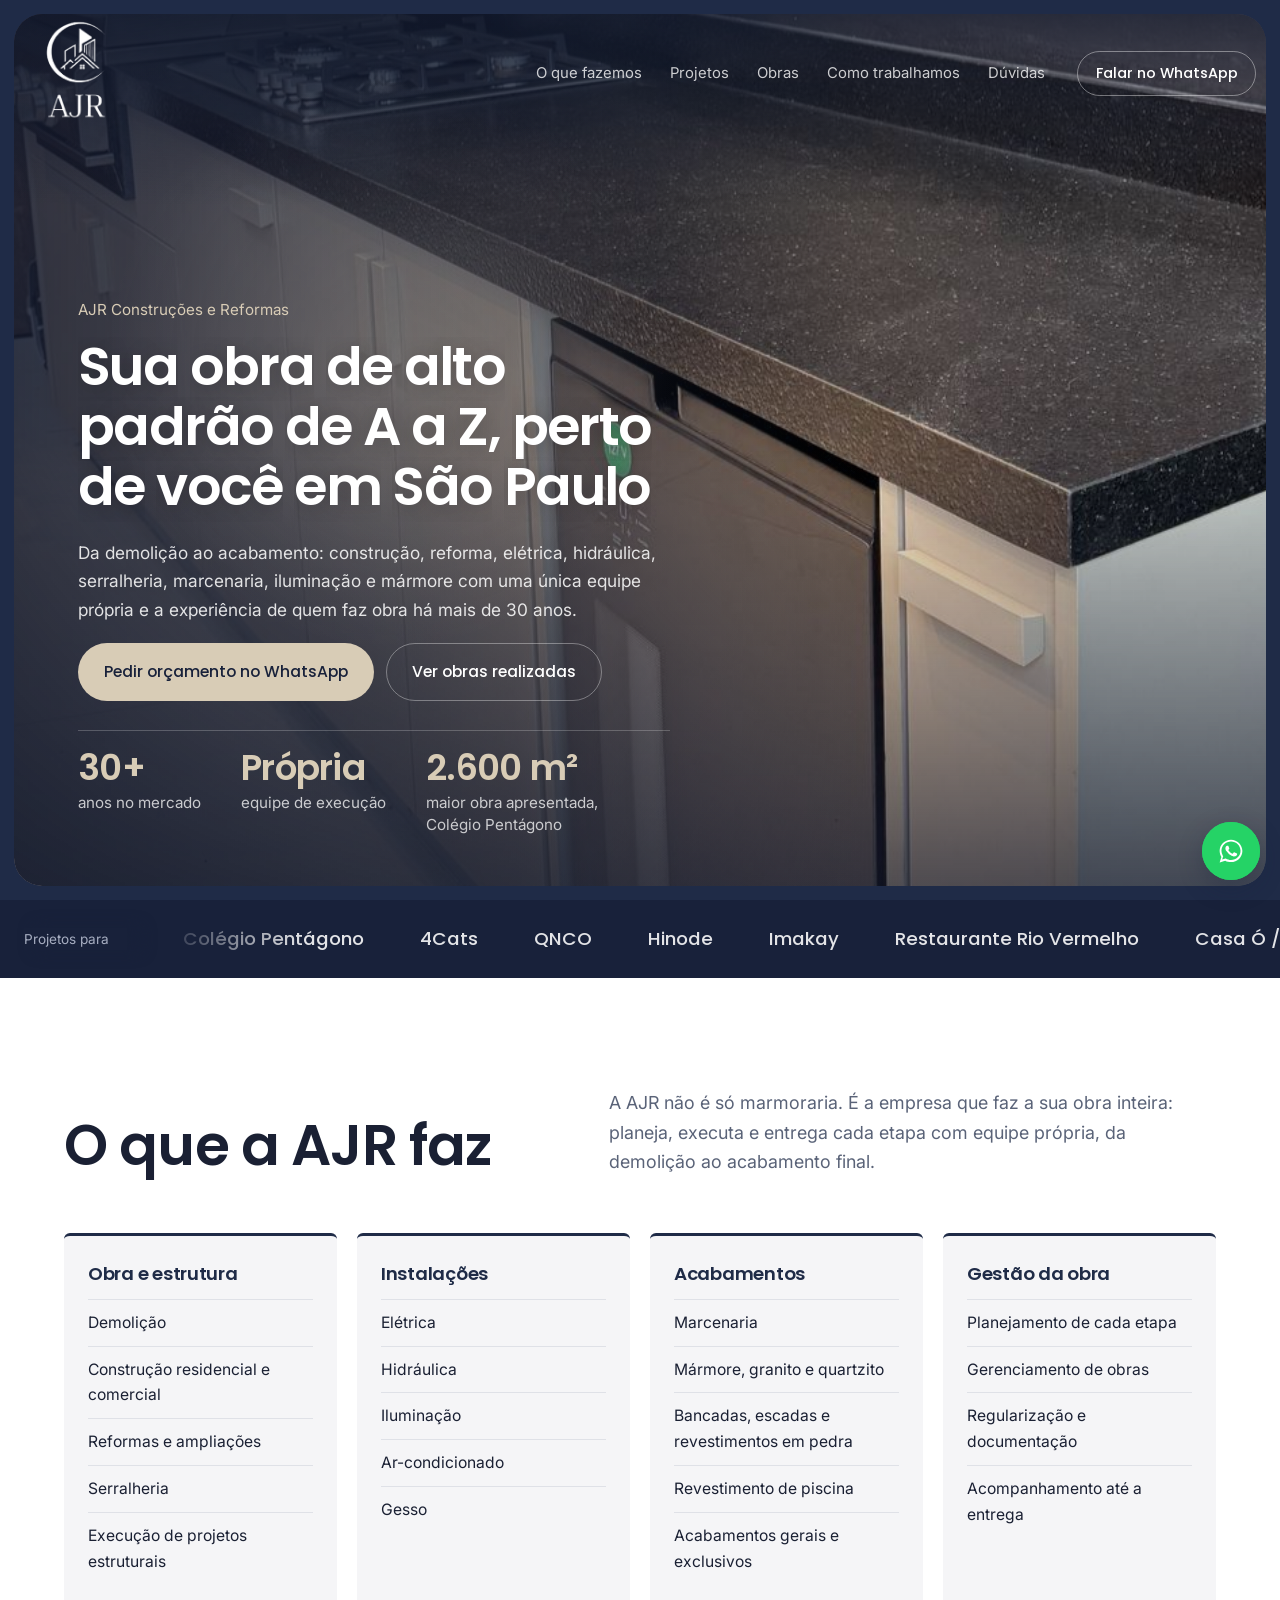
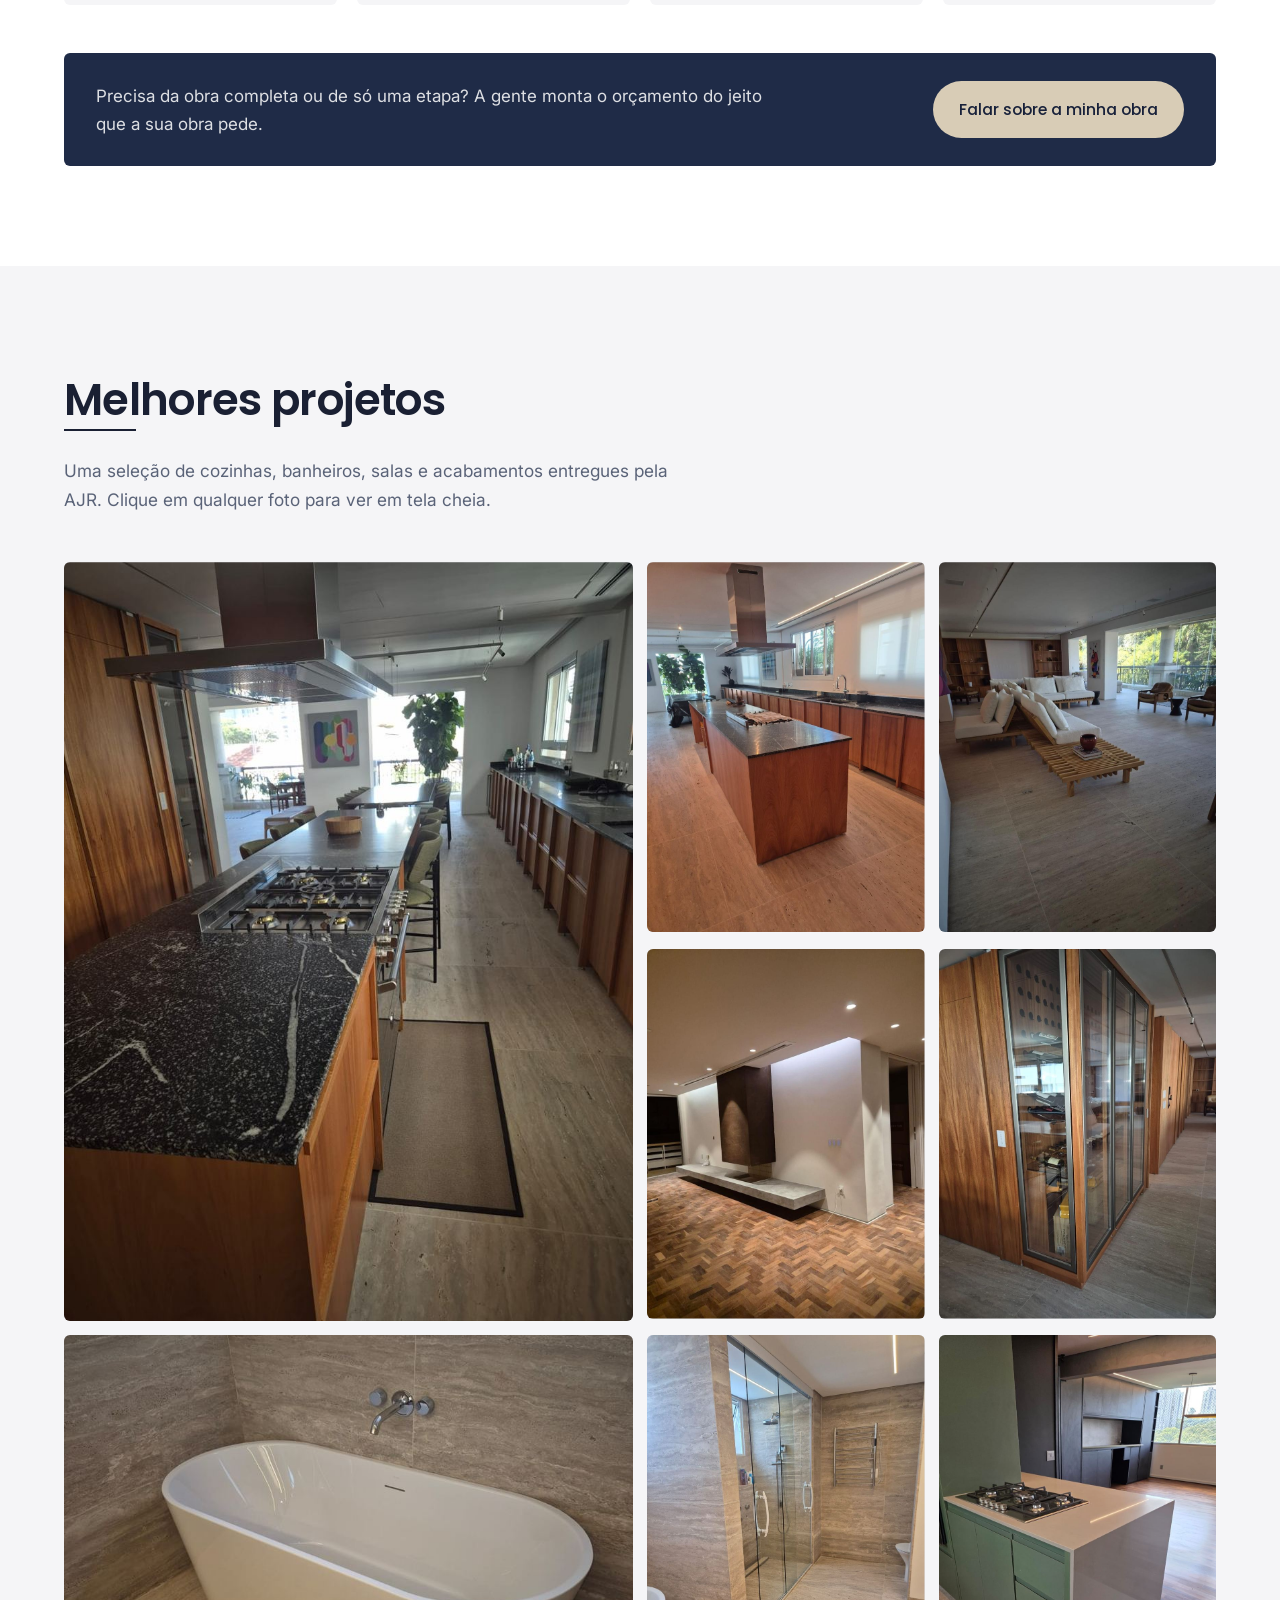
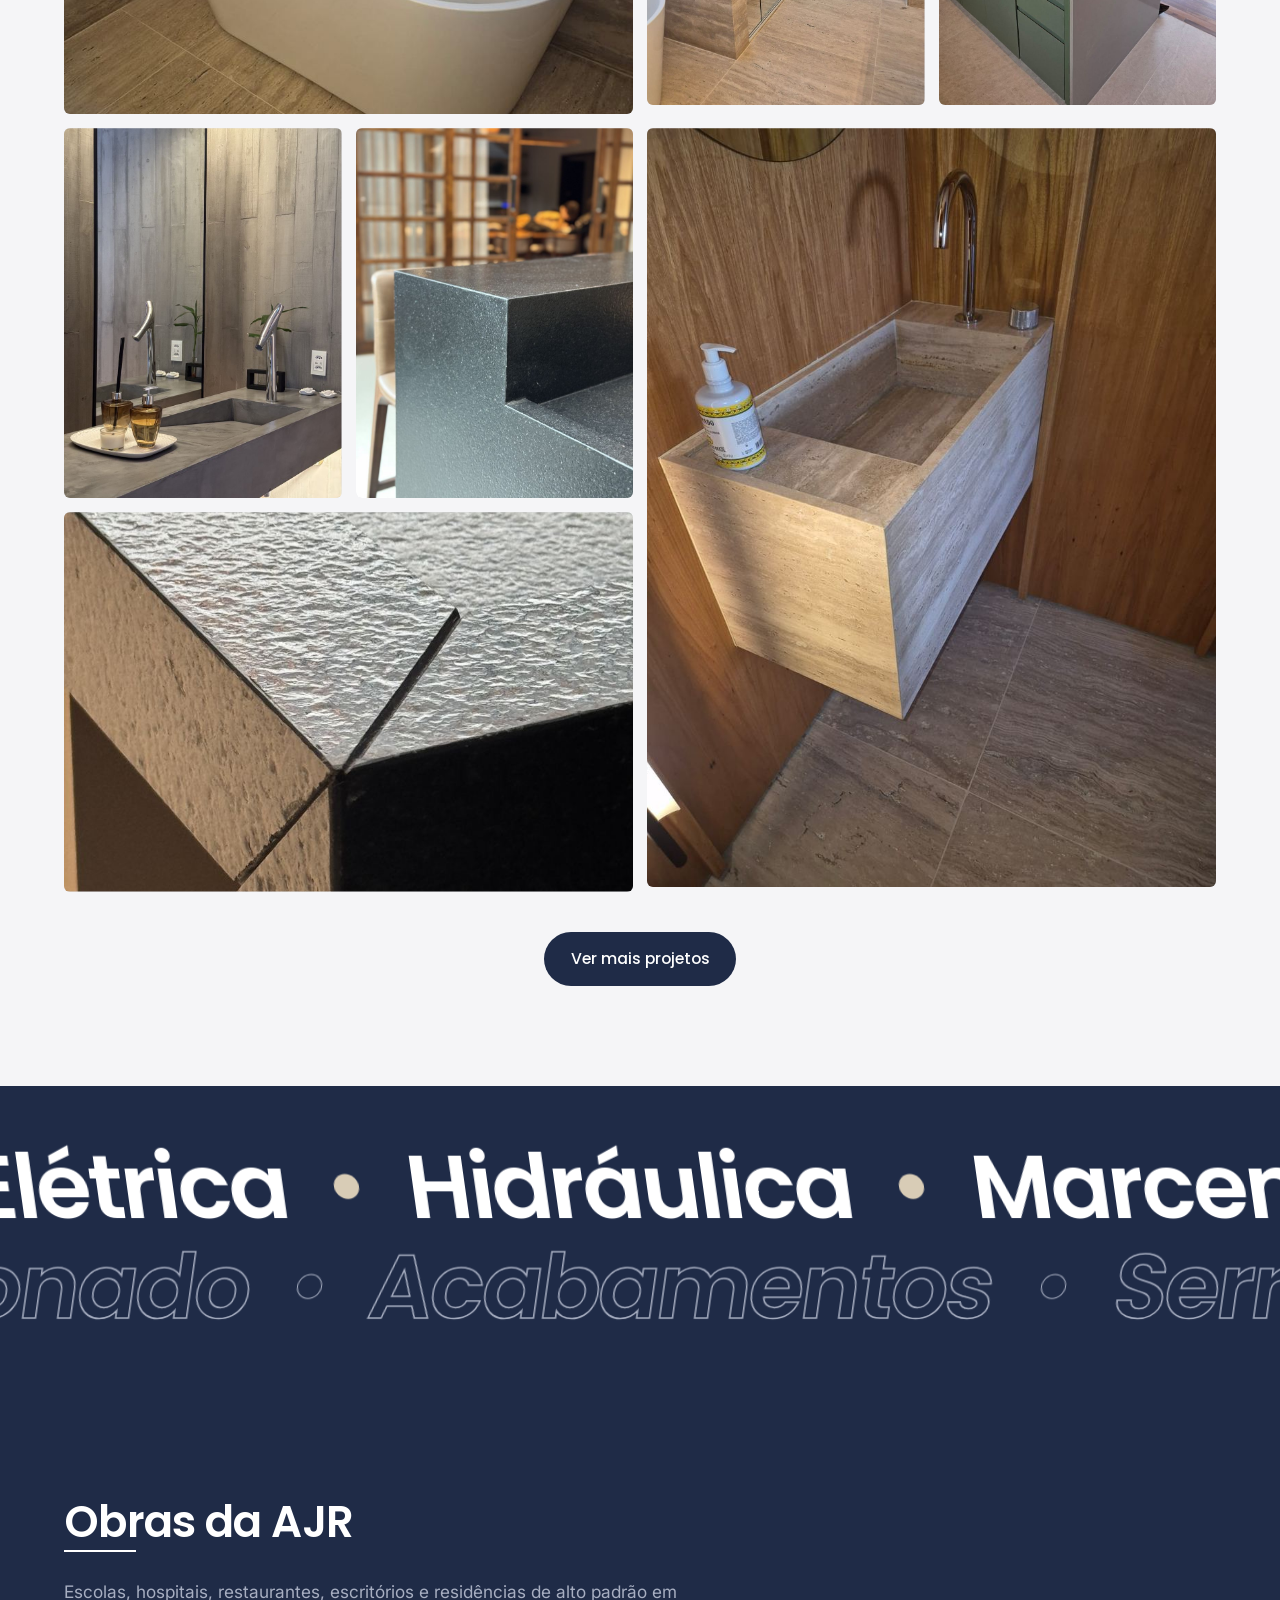
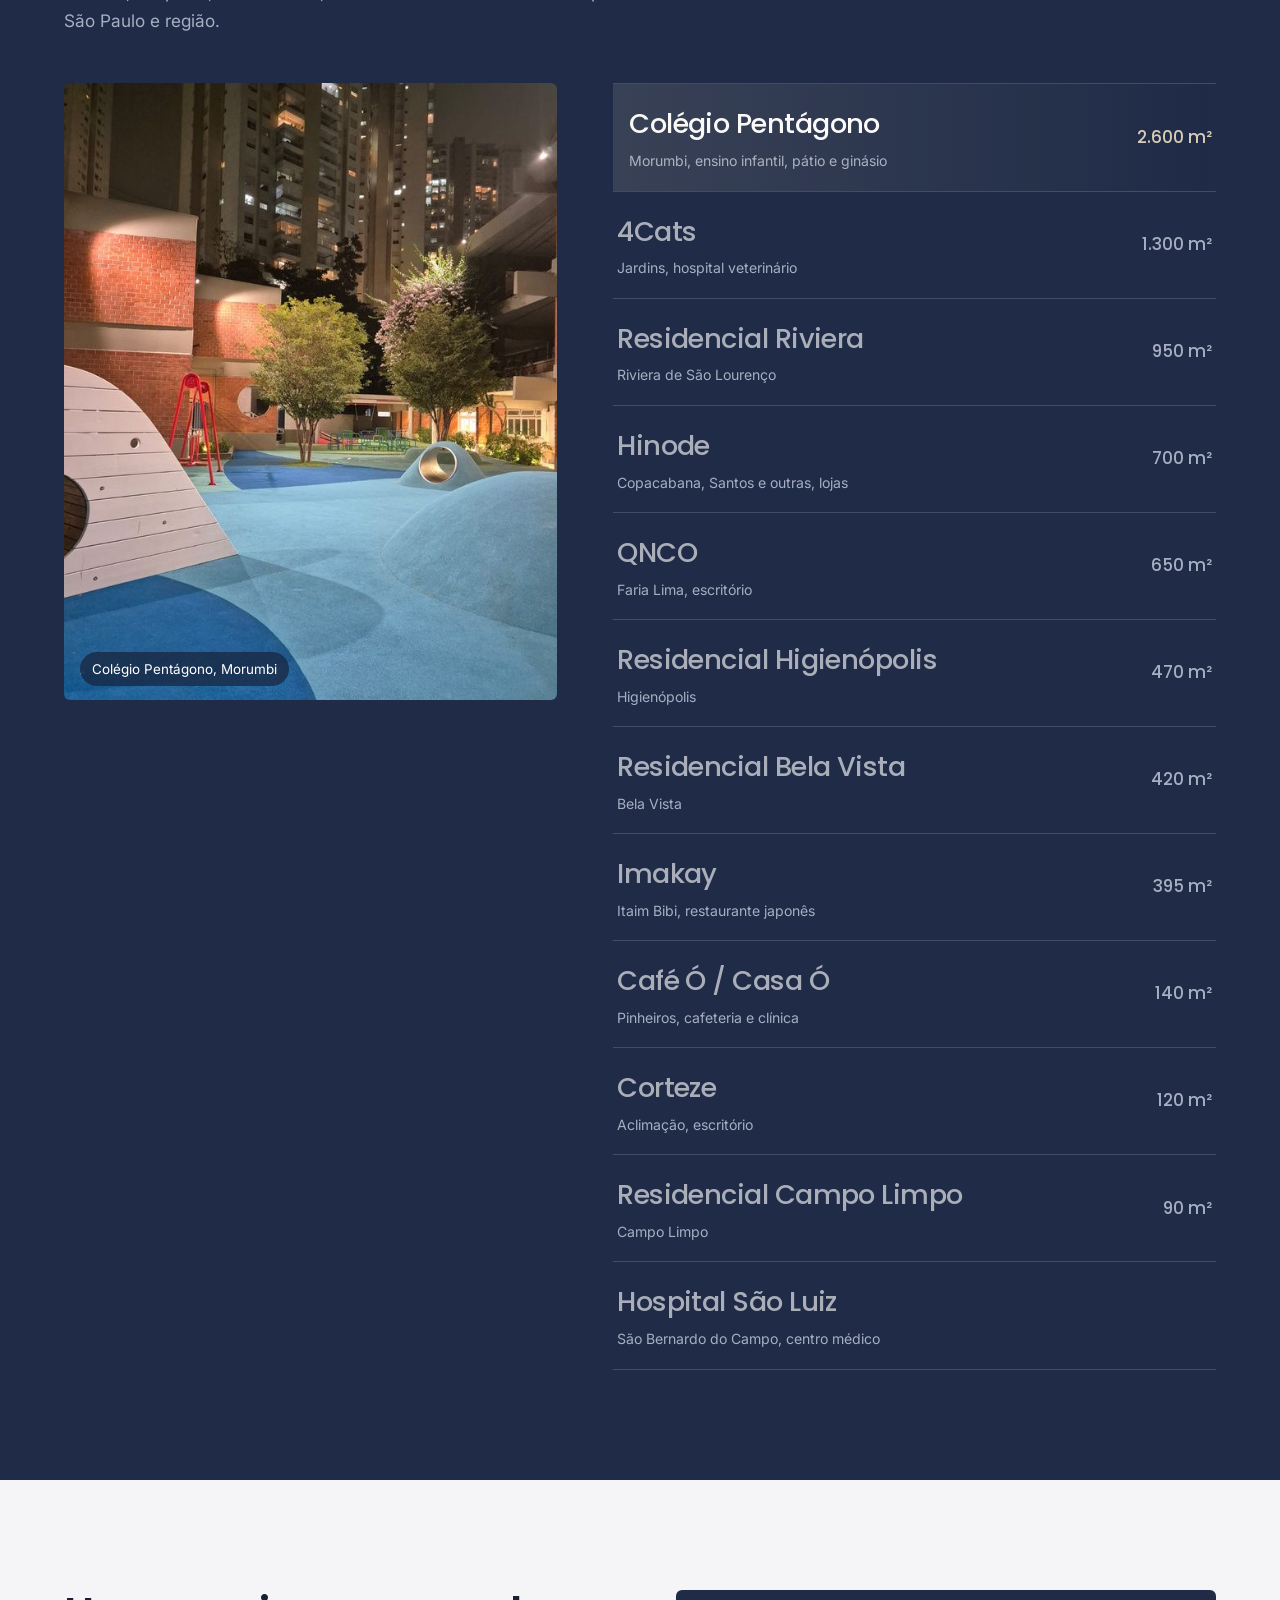
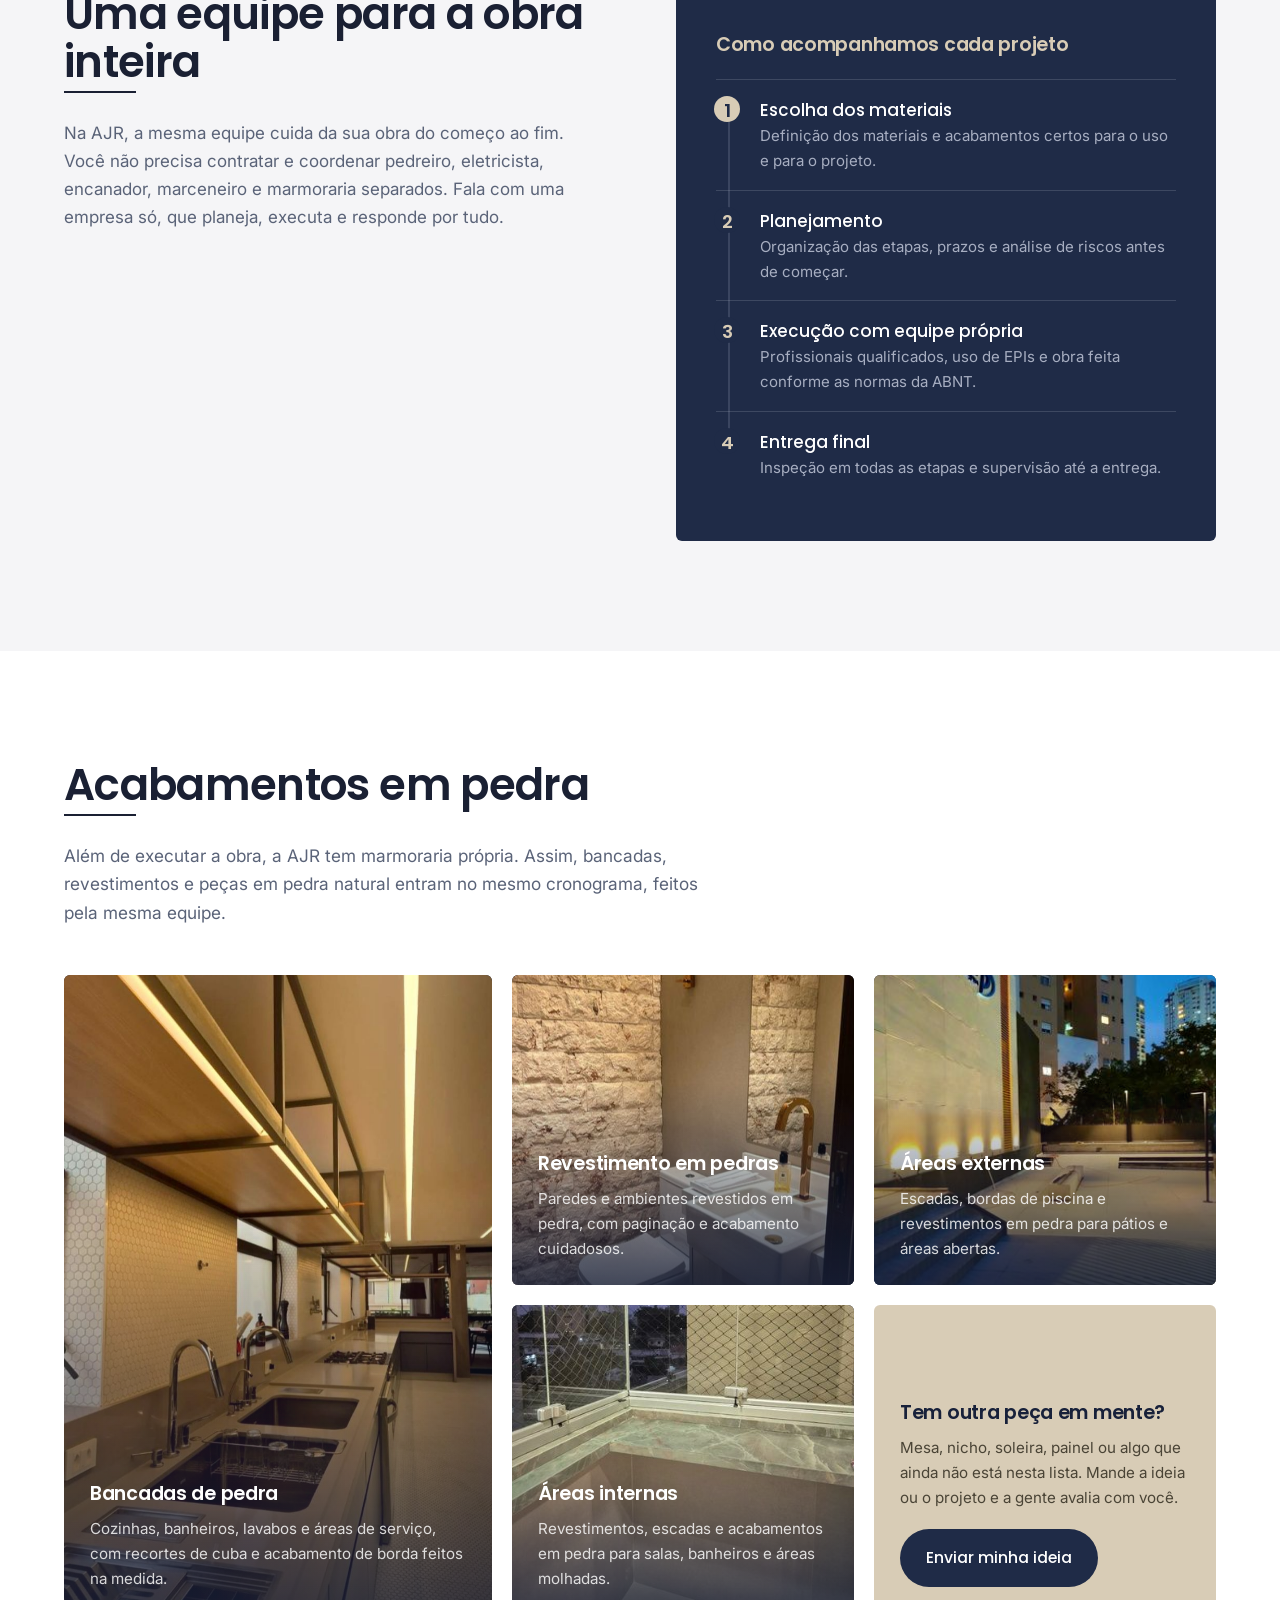
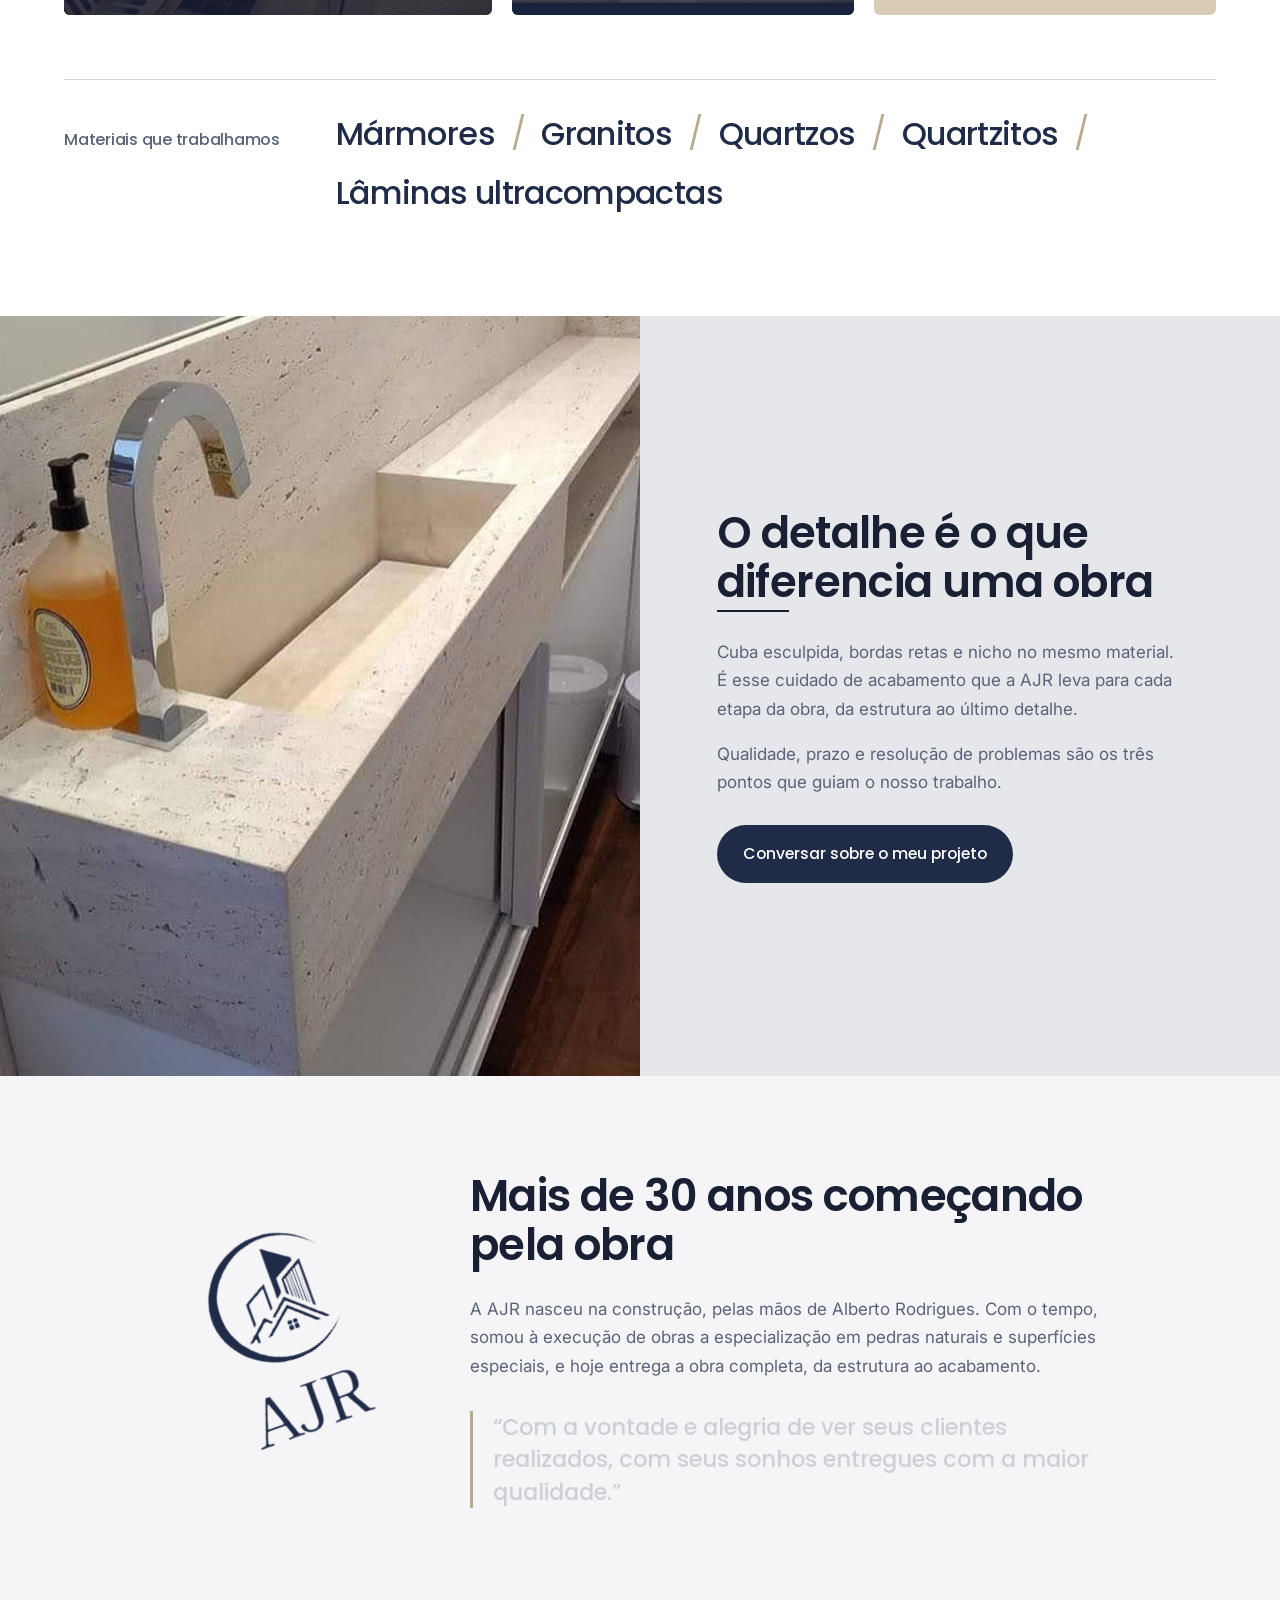
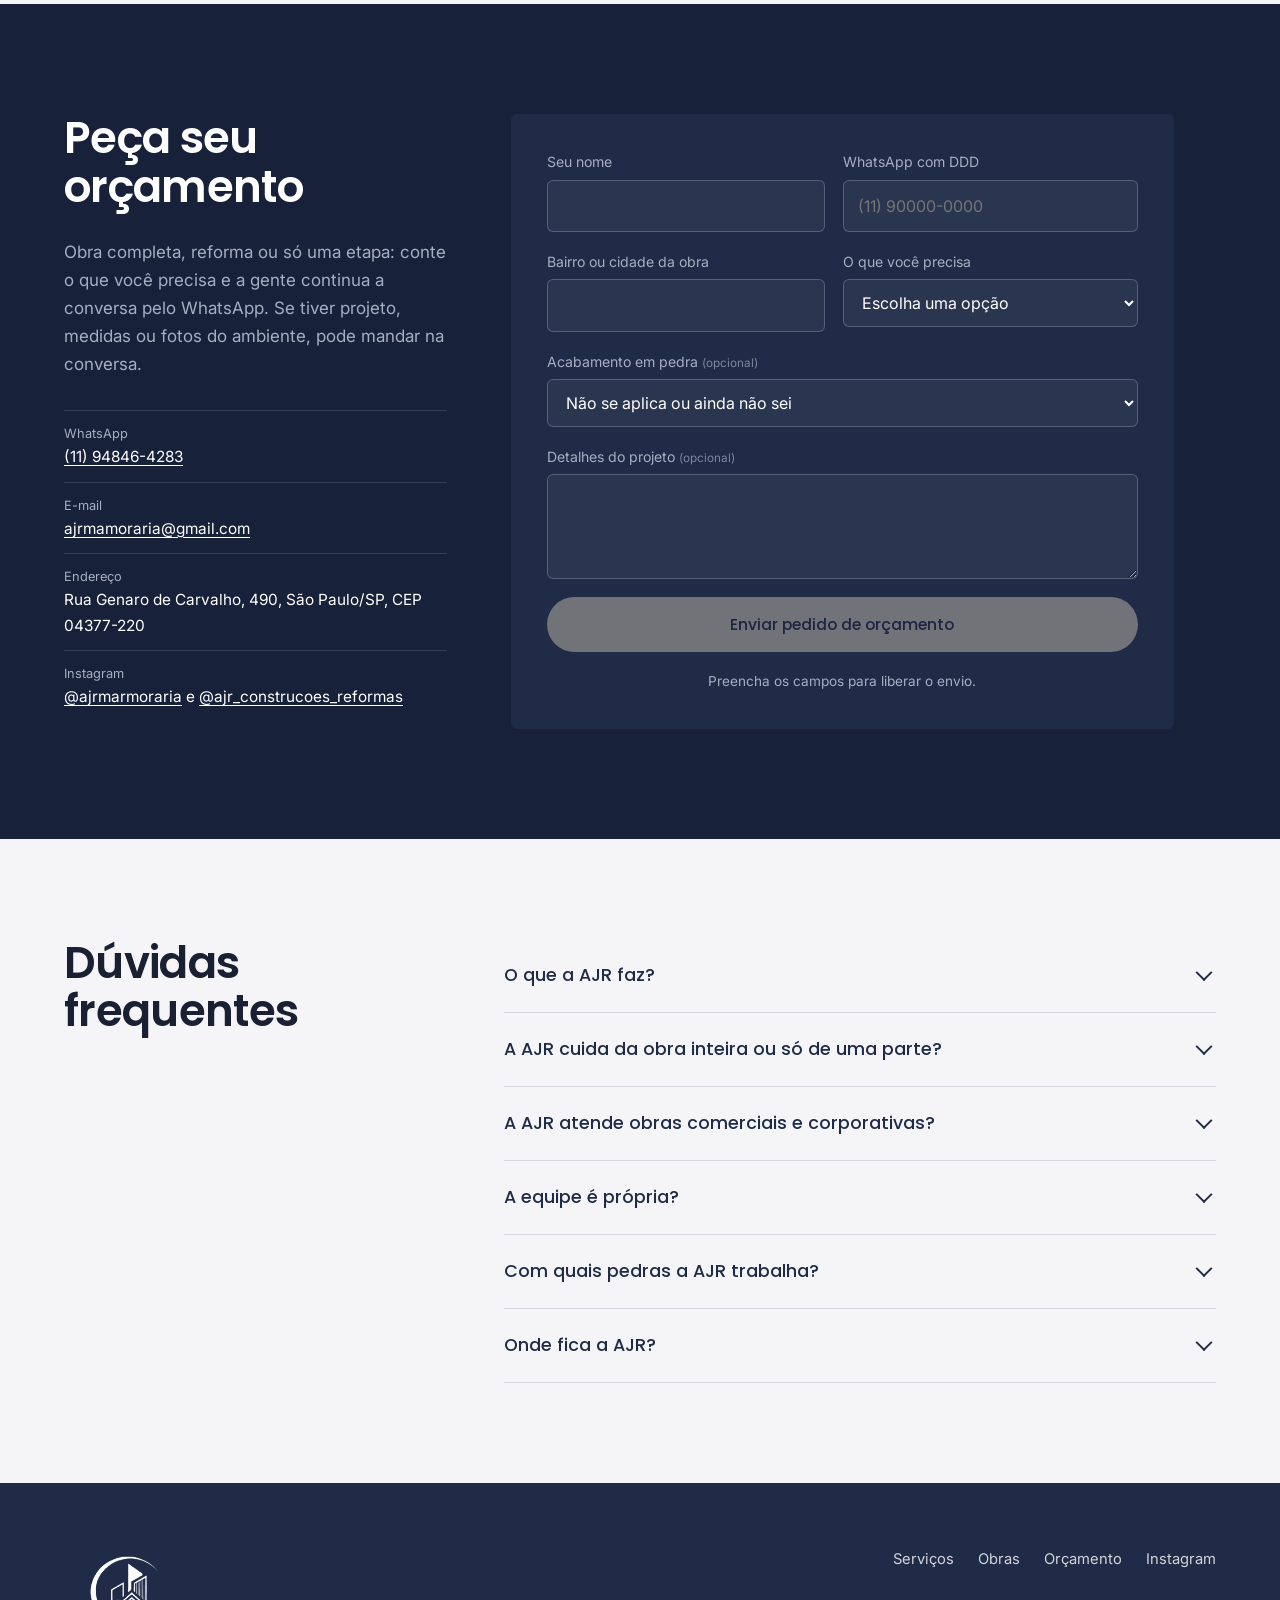
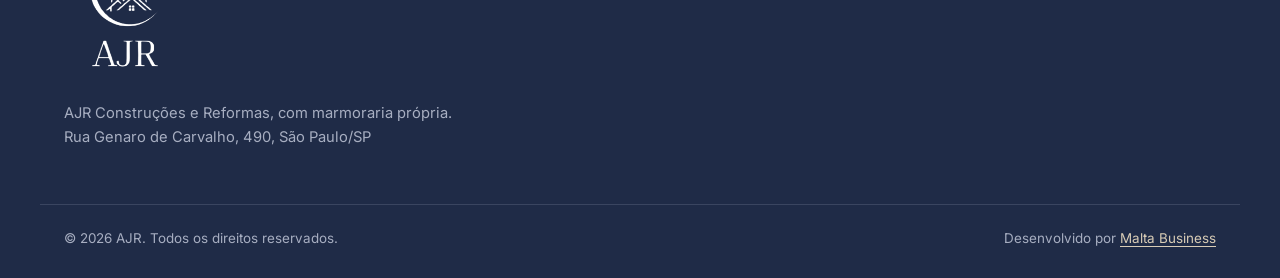
==== commit 4590c79a: "Troca contrapiso por serralheria e reforça na copy que a AJR não é só marmoraria Co-Authored-By: Cla" ====
--- a/index.html
+++ b/index.html
@@ -68,7 +68,7 @@
   "@id": "https://ajrmarmoraria.com.br/#empresa",
   "name": "AJR",
   "alternateName": ["AJR Construções e Reformas", "AJR Marmoraria"],
-  "description": "Obras e reformas de alto padrão de A a Z em São Paulo, com equipe própria: demolição, construção, reformas, contrapiso, elétrica, hidráulica, iluminação, gesso, ar-condicionado, marcenaria e acabamentos em mármore e granito.",
+  "description": "Obras e reformas de alto padrão de A a Z em São Paulo, com equipe própria: demolição, construção, reformas, serralheria, elétrica, hidráulica, iluminação, gesso, ar-condicionado, marcenaria e acabamentos em mármore e granito.",
   "url": "https://ajrmarmoraria.com.br/",
   "logo": "https://ajrmarmoraria.com.br/assets/img/icon-512.png",
   "image": "https://ajrmarmoraria.com.br/assets/img/og-image.jpg",
@@ -111,7 +111,7 @@
       "name": "O que a AJR faz?",
       "acceptedAnswer": {
         "@type": "Answer",
-        "text": "A AJR cuida da obra de A a Z: demolição, construção, reformas, contrapiso, elétrica, hidráulica, iluminação, gesso, ar-condicionado, marcenaria e acabamentos em mármore e granito."
+        "text": "A AJR cuida da obra de A a Z: demolição, construção, reformas, serralheria, elétrica, hidráulica, iluminação, gesso, ar-condicionado, marcenaria e acabamentos em mármore e granito."
       }
     },
     {
@@ -196,9 +196,9 @@
     <span class="hero__shade" aria-hidden="true"></span>
     <span class="hero__glow" aria-hidden="true"></span>
     <div class="hero__text">
-      <p class="hero__kicker">AJR Construções, Reformas e Marmoraria</p>
+      <p class="hero__kicker">AJR Construções e Reformas</p>
       <h1>Sua obra de alto padrão de&nbsp;A&nbsp;a&nbsp;Z, perto de você em São Paulo</h1>
-      <p class="hero__lead">Da demolição ao acabamento em mármore: construção, reforma, elétrica, hidráulica, marcenaria e iluminação com uma única equipe própria e a experiência de quem faz obra há mais de 30 anos.</p>
+      <p class="hero__lead">Da demolição ao acabamento: construção, reforma, elétrica, hidráulica, serralheria, marcenaria, iluminação e mármore com uma única equipe própria e a experiência de quem faz obra há mais de 30 anos.</p>
       <div class="hero__cta">
         <a class="btn btn--stone js-wa" data-origem="hero" href="#">Pedir orçamento no WhatsApp</a>
         <a class="btn btn--ghost" href="#obras">Ver obras realizadas</a>
@@ -226,12 +226,12 @@
   <div class="wrap">
     <div class="does__head reveal">
       <h2>O que a AJR faz</h2>
-      <p>A sua obra inteira com uma empresa só. A AJR planeja, executa e entrega cada etapa com equipe própria, da demolição ao acabamento em mármore.</p>
+      <p>A AJR não é só marmoraria. É a empresa que faz a sua obra inteira: planeja, executa e entrega cada etapa com equipe própria, da demolição ao acabamento final.</p>
     </div>
     <div class="does__grid stagger">
       <div class="does__col">
         <h3>Obra e estrutura</h3>
-        <ul><li>Demolição</li><li>Construção residencial e comercial</li><li>Reformas e ampliações</li><li>Contrapiso</li><li>Execução de projetos estruturais</li></ul>
+        <ul><li>Demolição</li><li>Construção residencial e comercial</li><li>Reformas e ampliações</li><li>Serralheria</li><li>Execução de projetos estruturais</li></ul>
       </div>
       <div class="does__col">
         <h3>Instalações</h3>
@@ -249,6 +249,98 @@
     <div class="does__cta reveal">
       <p>Precisa da obra completa ou de só uma etapa? A gente monta o orçamento do jeito que a sua obra pede.</p>
       <a class="btn btn--navy js-wa" data-origem="o-que-fazemos" href="#">Falar sobre a minha obra</a>
+    </div>
+  </div>
+</section>
+
+<!-- MELHORES PROJETOS -->
+<section class="projects" id="projetos">
+  <div class="wrap">
+    <header class="sec-head reveal">
+      <h2>Melhores projetos</h2>
+      <p>Uma seleção de cozinhas, banheiros, salas e acabamentos entregues pela AJR. Clique em qualquer foto para ver em tela cheia.</p>
+    </header>
+    <div class="projects__grid" id="projGrid">
+      <figure class="proj proj--big"><img src="assets/img/projeto-01.jpg" alt="Cozinha com ilha e bancada em pedra preta com veios brancos" width="825" height="1100" loading="lazy"></figure>
+      <figure class="proj"><img src="assets/img/projeto-02.jpg" alt="Cozinha ampla com ilha revestida em pedra escura" width="825" height="1100" loading="lazy"></figure>
+      <figure class="proj"><img src="assets/img/projeto-03.jpg" alt="Sala ampla com piso em pedra clara e varanda integrada" width="825" height="1100" loading="lazy"></figure>
+      <figure class="proj"><img src="assets/img/projeto-04.jpg" alt="Painel e bancada suspensa em pedra com iluminação embutida" width="825" height="1100" loading="lazy"></figure>
+      <figure class="proj"><img src="assets/img/projeto-05.jpg" alt="Corredor com adega envidraçada e piso em pedra" width="825" height="1100" loading="lazy"></figure>
+      <figure class="proj proj--wide"><img src="assets/img/projeto-06.jpg" alt="Banheiro com piso e parede revestidos em pedra clara e banheira" width="825" height="1100" loading="lazy"></figure>
+      <figure class="proj"><img src="assets/img/projeto-07.jpg" alt="Box de banheiro com paredes revestidas em pedra clara" width="825" height="1100" loading="lazy"></figure>
+      <figure class="proj"><img src="assets/img/projeto-08.jpg" alt="Ilha de cozinha com tampo em pedra clara e cooktop embutido" width="825" height="1100" loading="lazy"></figure>
+      <figure class="proj"><img src="assets/img/projeto-09.jpg" alt="Bancada de banheiro em pedra escura com cuba esculpida" width="825" height="1100" loading="lazy"></figure>
+      <figure class="proj"><img src="assets/img/projeto-12.jpg" alt="Detalhe de borda em pedra preta texturizada" width="825" height="1100" loading="lazy"></figure>
+      <figure class="proj proj--big"><img src="assets/img/projeto-10.jpg" alt="Lavatório esculpido em pedra com cuba integrada" width="825" height="1100" loading="lazy"></figure>
+      <figure class="proj proj--wide"><img src="assets/img/projeto-13.jpg" alt="Detalhe de meia-esquadria em pedra preta texturizada" width="825" height="1100" loading="lazy"></figure>
+      <figure class="proj is-extra"><img src="assets/img/projeto-14.jpg" alt="Detalhe de canto em meia-esquadria na pedra preta" width="825" height="1100" loading="lazy"></figure>
+      <figure class="proj proj--wide is-extra"><img src="assets/img/projeto-15.jpg" alt="Bancada de cozinha em pedra preta" width="825" height="1100" loading="lazy"></figure>
+      <figure class="proj is-extra"><img src="assets/img/projeto-16.jpg" alt="Bancada de cozinha em pedra clara com cuba dupla" width="825" height="1100" loading="lazy"></figure>
+      <figure class="proj proj--wide is-extra"><img src="assets/img/projeto-17.jpg" alt="Detalhe de cuba dupla em bancada de pedra clara" width="825" height="1100" loading="lazy"></figure>
+      <figure class="proj proj--wide is-extra"><img src="assets/img/projeto-18.jpg" alt="Mesa de jantar longa com tampo em pedra natural verde" width="825" height="1100" loading="lazy"></figure>
+    </div>
+    <div class="projects__more">
+      <button type="button" class="btn btn--navy" id="projMore" aria-controls="projGrid" aria-expanded="false">Ver mais projetos</button>
+    </div>
+  </div>
+</section>
+
+<!-- FAIXA DE MATERIAIS -->
+<section class="band" aria-label="O que a AJR faz">
+  <div class="band__row band__row--a" data-dir="1">
+    <span>Demolição</span><span>Construção</span><span>Reformas</span><span>Elétrica</span><span>Hidráulica</span><span>Marcenaria</span><span>Mármore</span><span>Demolição</span><span>Construção</span><span>Reformas</span><span>Elétrica</span><span>Hidráulica</span><span>Marcenaria</span><span>Mármore</span>
+  </div>
+  <div class="band__row band__row--b" data-dir="-1" aria-hidden="true">
+    <span>Serralheria</span><span>Gesso</span><span>Iluminação</span><span>Ar-condicionado</span><span>Acabamentos</span><span>Serralheria</span><span>Gesso</span><span>Iluminação</span><span>Ar-condicionado</span><span>Acabamentos</span>
+  </div>
+</section>
+
+<!-- OBRAS (ledger) -->
+<section class="works" id="obras">
+  <div class="wrap">
+    <header class="sec-head sec-head--light reveal">
+      <h2>Obras da AJR</h2>
+      <p>Escolas, hospitais, restaurantes, escritórios e residências de alto padrão em São Paulo e região.</p>
+    </header>
+    <div class="works__body">
+      <figure class="works__view reveal reveal--zoom" aria-live="polite">
+        <img id="worksImg" src="assets/img/obra-pentagono.jpg" alt="Pátio do Colégio Pentágono, Morumbi" width="600" height="800" loading="lazy">
+        <figcaption id="worksCap">Colégio Pentágono, Morumbi</figcaption>
+      </figure>
+      <ol class="works__list stagger" id="worksList">
+        <li><button type="button" class="is-on" data-img="obra-pentagono" data-alt="Pátio do Colégio Pentágono, Morumbi"><span class="w-name">Colégio Pentágono</span><span class="w-meta">Morumbi, ensino infantil, pátio e ginásio</span><span class="w-area">2.600 m²</span></button></li>
+        <li><button type="button" data-img="obra-4cats" data-alt="Fachada do hospital veterinário 4Cats, Jardins"><span class="w-name">4Cats</span><span class="w-meta">Jardins, hospital veterinário</span><span class="w-area">1.300 m²</span></button></li>
+        <li><button type="button" data-img="obra-riviera" data-alt="Residência na Riviera de São Lourenço com fachada iluminada"><span class="w-name">Residencial Riviera</span><span class="w-meta">Riviera de São Lourenço</span><span class="w-area">950 m²</span></button></li>
+        <li><button type="button" data-img="obra-hinode" data-alt="Corredor de loja Hinode com iluminação no forro"><span class="w-name">Hinode</span><span class="w-meta">Copacabana, Santos e outras, lojas</span><span class="w-area">700 m²</span></button></li>
+        <li><button type="button" data-img="obra-qnco" data-alt="Escritório QNCO com área de convivência"><span class="w-name">QNCO</span><span class="w-meta">Faria Lima, escritório</span><span class="w-area">650 m²</span></button></li>
+        <li><button type="button" data-img="obra-higienopolis" data-alt="Cozinha de residência em Higienópolis com bancada de pedra"><span class="w-name">Residencial Higienópolis</span><span class="w-meta">Higienópolis</span><span class="w-area">470 m²</span></button></li>
+        <li><button type="button" data-img="obra-bela-vista" data-alt="Cozinha com ilha em pedra escura em residência na Bela Vista"><span class="w-name">Residencial Bela Vista</span><span class="w-meta">Bela Vista</span><span class="w-area">420 m²</span></button></li>
+        <li><button type="button" data-img="obra-imakay" data-alt="Fachada do restaurante japonês Imakay, Itaim Bibi"><span class="w-name">Imakay</span><span class="w-meta">Itaim Bibi, restaurante japonês</span><span class="w-area">395 m²</span></button></li>
+        <li><button type="button" data-img="obra-cafe-o" data-alt="Sala de espera do Café Ó / Casa Ó, Pinheiros"><span class="w-name">Café Ó / Casa Ó</span><span class="w-meta">Pinheiros, cafeteria e clínica</span><span class="w-area">140 m²</span></button></li>
+        <li><button type="button" data-img="obra-corteze" data-alt="Sala de reunião do escritório Corteze com mesa em pedra"><span class="w-name">Corteze</span><span class="w-meta">Aclimação, escritório</span><span class="w-area">120 m²</span></button></li>
+        <li><button type="button" data-img="obra-campo-limpo" data-alt="Banheiro de residência no Campo Limpo com bancada em pedra"><span class="w-name">Residencial Campo Limpo</span><span class="w-meta">Campo Limpo</span><span class="w-area">90 m²</span></button></li>
+        <li><button type="button" data-img="obra-sao-luiz" data-alt="Recepção do centro médico Hospital São Luiz, São Bernardo do Campo"><span class="w-name">Hospital São Luiz</span><span class="w-meta">São Bernardo do Campo, centro médico</span><span class="w-area"></span></button></li>
+      </ol>
+    </div>
+  </div>
+</section>
+
+<!-- COMO TRABALHAMOS -->
+<section class="group" id="grupo">
+  <div class="wrap group__in">
+    <div class="group__intro reveal">
+      <h2>Uma equipe para a obra inteira</h2>
+      <p>Na AJR, a mesma equipe cuida da sua obra do começo ao fim. Você não precisa contratar e coordenar pedreiro, eletricista, encanador, marceneiro e marmoraria separados. Fala com uma empresa só, que planeja, executa e responde por tudo.</p>
+    </div>
+    <div class="group__steps reveal" id="steps">
+      <span class="steps__line" aria-hidden="true"><i></i></span>
+      <h3>Como acompanhamos cada projeto</h3>
+      <ol>
+        <li><strong>Escolha dos materiais</strong><span>Definição dos materiais e acabamentos certos para o uso e para o projeto.</span></li>
+        <li><strong>Planejamento</strong><span>Organização das etapas, prazos e análise de riscos antes de começar.</span></li>
+        <li><strong>Execução com equipe própria</strong><span>Profissionais qualificados, uso de EPIs e obra feita conforme as normas da ABNT.</span></li>
+        <li><strong>Entrega final</strong><span>Inspeção em todas as etapas e supervisão até a entrega.</span></li>
+      </ol>
     </div>
   </div>
 </section>
@@ -258,7 +350,7 @@
   <div class="wrap">
     <header class="sec-head reveal">
       <h2>Acabamentos em pedra</h2>
-      <p>Uma das etapas que a AJR entrega dentro da obra: bancadas, revestimentos e peças sob medida em pedra natural e superfícies especiais, feitas pela mesma equipe.</p>
+      <p>Além de executar a obra, a AJR tem marmoraria própria. Assim, bancadas, revestimentos e peças em pedra natural entram no mesmo cronograma, feitos pela mesma equipe.</p>
     </header>
 
     <div class="stone__grid stagger">
@@ -306,17 +398,7 @@
   </div>
 </section>
 
-<!-- DESTAQUE TRAVERTINO -->
-<!-- FAIXA DE MATERIAIS -->
-<section class="band" aria-label="O que a AJR faz">
-  <div class="band__row band__row--a" data-dir="1">
-    <span>Demolição</span><span>Construção</span><span>Reformas</span><span>Elétrica</span><span>Hidráulica</span><span>Marcenaria</span><span>Mármore</span><span>Demolição</span><span>Construção</span><span>Reformas</span><span>Elétrica</span><span>Hidráulica</span><span>Marcenaria</span><span>Mármore</span>
-  </div>
-  <div class="band__row band__row--b" data-dir="-1" aria-hidden="true">
-    <span>Contrapiso</span><span>Gesso</span><span>Iluminação</span><span>Ar-condicionado</span><span>Acabamentos</span><span>Contrapiso</span><span>Gesso</span><span>Iluminação</span><span>Ar-condicionado</span><span>Acabamentos</span>
-  </div>
-</section>
-
+<!-- DESTAQUE DETALHE -->
 <section class="detail">
   <figure class="detail__img reveal">
     <img src="assets/img/lavatorio-travertino.jpg" alt="Lavatório esculpido em travertino com torneira cromada" width="853" height="1138" loading="lazy">
@@ -329,88 +411,6 @@
   </div>
 </section>
 
-<!-- MELHORES PROJETOS -->
-<section class="projects" id="projetos">
-  <div class="wrap">
-    <header class="sec-head reveal">
-      <h2>Melhores projetos</h2>
-      <p>Uma seleção de cozinhas, banheiros, salas e acabamentos entregues pela AJR. Clique em qualquer foto para ver em tela cheia.</p>
-    </header>
-    <div class="projects__grid" id="projGrid">
-      <figure class="proj proj--big"><img src="assets/img/projeto-01.jpg" alt="Cozinha com ilha e bancada em pedra preta com veios brancos" width="825" height="1100" loading="lazy"></figure>
-      <figure class="proj"><img src="assets/img/projeto-02.jpg" alt="Cozinha ampla com ilha revestida em pedra escura" width="825" height="1100" loading="lazy"></figure>
-      <figure class="proj"><img src="assets/img/projeto-03.jpg" alt="Sala ampla com piso em pedra clara e varanda integrada" width="825" height="1100" loading="lazy"></figure>
-      <figure class="proj"><img src="assets/img/projeto-04.jpg" alt="Painel e bancada suspensa em pedra com iluminação embutida" width="825" height="1100" loading="lazy"></figure>
-      <figure class="proj"><img src="assets/img/projeto-05.jpg" alt="Corredor com adega envidraçada e piso em pedra" width="825" height="1100" loading="lazy"></figure>
-      <figure class="proj proj--wide"><img src="assets/img/projeto-06.jpg" alt="Banheiro com piso e parede revestidos em pedra clara e banheira" width="825" height="1100" loading="lazy"></figure>
-      <figure class="proj"><img src="assets/img/projeto-07.jpg" alt="Box de banheiro com paredes revestidas em pedra clara" width="825" height="1100" loading="lazy"></figure>
-      <figure class="proj"><img src="assets/img/projeto-08.jpg" alt="Ilha de cozinha com tampo em pedra clara e cooktop embutido" width="825" height="1100" loading="lazy"></figure>
-      <figure class="proj"><img src="assets/img/projeto-09.jpg" alt="Bancada de banheiro em pedra escura com cuba esculpida" width="825" height="1100" loading="lazy"></figure>
-      <figure class="proj proj--big"><img src="assets/img/projeto-10.jpg" alt="Lavatório esculpido em pedra com cuba integrada" width="825" height="1100" loading="lazy"></figure>
-      <figure class="proj"><img src="assets/img/projeto-12.jpg" alt="Detalhe de borda em pedra preta texturizada" width="825" height="1100" loading="lazy"></figure>
-      <figure class="proj proj--wide"><img src="assets/img/projeto-13.jpg" alt="Detalhe de meia-esquadria em pedra preta texturizada" width="825" height="1100" loading="lazy"></figure>
-      <figure class="proj is-extra"><img src="assets/img/projeto-14.jpg" alt="Detalhe de canto em meia-esquadria na pedra preta" width="825" height="1100" loading="lazy"></figure>
-      <figure class="proj proj--wide is-extra"><img src="assets/img/projeto-15.jpg" alt="Bancada de cozinha em pedra preta" width="825" height="1100" loading="lazy"></figure>
-      <figure class="proj is-extra"><img src="assets/img/projeto-16.jpg" alt="Bancada de cozinha em pedra clara com cuba dupla" width="825" height="1100" loading="lazy"></figure>
-      <figure class="proj proj--wide is-extra"><img src="assets/img/projeto-17.jpg" alt="Detalhe de cuba dupla em bancada de pedra clara" width="825" height="1100" loading="lazy"></figure>
-      <figure class="proj proj--wide is-extra"><img src="assets/img/projeto-18.jpg" alt="Mesa de jantar longa com tampo em pedra natural verde" width="825" height="1100" loading="lazy"></figure>
-    </div>
-    <div class="projects__more">
-      <button type="button" class="btn btn--navy" id="projMore" aria-controls="projGrid" aria-expanded="false">Ver mais projetos</button>
-    </div>
-  </div>
-</section>
-
-<!-- OBRAS (ledger) -->
-<section class="works" id="obras">
-  <div class="wrap">
-    <header class="sec-head sec-head--light reveal">
-      <h2>Obras da AJR</h2>
-      <p>Escolas, hospitais, restaurantes, escritórios e residências de alto padrão em São Paulo e região.</p>
-    </header>
-    <div class="works__body">
-      <figure class="works__view reveal reveal--zoom" aria-live="polite">
-        <img id="worksImg" src="assets/img/obra-pentagono.jpg" alt="Pátio do Colégio Pentágono, Morumbi" width="600" height="800" loading="lazy">
-        <figcaption id="worksCap">Colégio Pentágono, Morumbi</figcaption>
-      </figure>
-      <ol class="works__list stagger" id="worksList">
-        <li><button type="button" class="is-on" data-img="obra-pentagono" data-alt="Pátio do Colégio Pentágono, Morumbi"><span class="w-name">Colégio Pentágono</span><span class="w-meta">Morumbi, ensino infantil, pátio e ginásio</span><span class="w-area">2.600 m²</span></button></li>
-        <li><button type="button" data-img="obra-4cats" data-alt="Fachada do hospital veterinário 4Cats, Jardins"><span class="w-name">4Cats</span><span class="w-meta">Jardins, hospital veterinário</span><span class="w-area">1.300 m²</span></button></li>
-        <li><button type="button" data-img="obra-riviera" data-alt="Residência na Riviera de São Lourenço com fachada iluminada"><span class="w-name">Residencial Riviera</span><span class="w-meta">Riviera de São Lourenço</span><span class="w-area">950 m²</span></button></li>
-        <li><button type="button" data-img="obra-hinode" data-alt="Corredor de loja Hinode com iluminação no forro"><span class="w-name">Hinode</span><span class="w-meta">Copacabana, Santos e outras, lojas</span><span class="w-area">700 m²</span></button></li>
-        <li><button type="button" data-img="obra-qnco" data-alt="Escritório QNCO com área de convivência"><span class="w-name">QNCO</span><span class="w-meta">Faria Lima, escritório</span><span class="w-area">650 m²</span></button></li>
-        <li><button type="button" data-img="obra-higienopolis" data-alt="Cozinha de residência em Higienópolis com bancada de pedra"><span class="w-name">Residencial Higienópolis</span><span class="w-meta">Higienópolis</span><span class="w-area">470 m²</span></button></li>
-        <li><button type="button" data-img="obra-bela-vista" data-alt="Cozinha com ilha em pedra escura em residência na Bela Vista"><span class="w-name">Residencial Bela Vista</span><span class="w-meta">Bela Vista</span><span class="w-area">420 m²</span></button></li>
-        <li><button type="button" data-img="obra-imakay" data-alt="Fachada do restaurante japonês Imakay, Itaim Bibi"><span class="w-name">Imakay</span><span class="w-meta">Itaim Bibi, restaurante japonês</span><span class="w-area">395 m²</span></button></li>
-        <li><button type="button" data-img="obra-cafe-o" data-alt="Sala de espera do Café Ó / Casa Ó, Pinheiros"><span class="w-name">Café Ó / Casa Ó</span><span class="w-meta">Pinheiros, cafeteria e clínica</span><span class="w-area">140 m²</span></button></li>
-        <li><button type="button" data-img="obra-corteze" data-alt="Sala de reunião do escritório Corteze com mesa em pedra"><span class="w-name">Corteze</span><span class="w-meta">Aclimação, escritório</span><span class="w-area">120 m²</span></button></li>
-        <li><button type="button" data-img="obra-campo-limpo" data-alt="Banheiro de residência no Campo Limpo com bancada em pedra"><span class="w-name">Residencial Campo Limpo</span><span class="w-meta">Campo Limpo</span><span class="w-area">90 m²</span></button></li>
-        <li><button type="button" data-img="obra-sao-luiz" data-alt="Recepção do centro médico Hospital São Luiz, São Bernardo do Campo"><span class="w-name">Hospital São Luiz</span><span class="w-meta">São Bernardo do Campo, centro médico</span><span class="w-area"></span></button></li>
-      </ol>
-    </div>
-  </div>
-</section>
-
-<!-- COMO TRABALHAMOS -->
-<section class="group" id="grupo">
-  <div class="wrap group__in">
-    <div class="group__intro reveal">
-      <h2>Uma equipe para a obra inteira</h2>
-      <p>Na AJR, a mesma equipe cuida da sua obra do começo ao fim. Você não precisa contratar e coordenar pedreiro, eletricista, encanador, marceneiro e marmoraria separados. Fala com uma empresa só, que planeja, executa e responde por tudo.</p>
-    </div>
-    <div class="group__steps reveal" id="steps">
-      <span class="steps__line" aria-hidden="true"><i></i></span>
-      <h3>Como acompanhamos cada projeto</h3>
-      <ol>
-        <li><strong>Escolha dos materiais</strong><span>Definição dos materiais e acabamentos certos para o uso e para o projeto.</span></li>
-        <li><strong>Planejamento</strong><span>Organização das etapas, prazos e análise de riscos antes de começar.</span></li>
-        <li><strong>Execução com equipe própria</strong><span>Profissionais qualificados, uso de EPIs e obra feita conforme as normas da ABNT.</span></li>
-        <li><strong>Entrega final</strong><span>Inspeção em todas as etapas e supervisão até a entrega.</span></li>
-      </ol>
-    </div>
-  </div>
-</section>
-
 <!-- HISTÓRIA -->
 <section class="story">
   <div class="wrap story__in">
@@ -428,7 +428,7 @@
   <div class="wrap quote__in">
     <div class="quote__txt reveal">
       <h2>Peça seu orçamento</h2>
-      <p>Conte o que você precisa e a gente continua a conversa pelo WhatsApp. Se tiver projeto, medidas ou fotos do ambiente, pode mandar na conversa.</p>
+      <p>Obra completa, reforma ou só uma etapa: conte o que você precisa e a gente continua a conversa pelo WhatsApp. Se tiver projeto, medidas ou fotos do ambiente, pode mandar na conversa.</p>
       <ul class="quote__contact">
         <li><span>WhatsApp</span><a class="js-wa" data-origem="contato" href="#">(11) 94846-4283</a></li>
         <li><span>E-mail</span><a href="mailto:ajrmamoraria@gmail.com">ajrmamoraria@gmail.com</a></li>
@@ -464,16 +464,14 @@
         </select>
       </div>
       <div class="field field--full">
-        <label for="f-material">Acabamento em pedra</label>
-        <select id="f-material" name="material" required>
-          <option value="" disabled selected>Escolha uma opção</option>
+        <label for="f-material">Acabamento em pedra <small>(opcional)</small></label>
+        <select id="f-material" name="material">
+          <option value="" selected>Não se aplica ou ainda não sei</option>
           <option>Mármore</option>
           <option>Granito</option>
           <option>Quartzo</option>
           <option>Quartzito</option>
           <option>Lâmina ultracompacta</option>
-          <option>Ainda não sei</option>
-          <option>Não se aplica</option>
         </select>
       </div>
       <div class="field field--full">
@@ -493,7 +491,7 @@
     <div class="faq__list stagger">
       <details>
         <summary>O que a AJR faz?</summary>
-        <p>A AJR cuida da obra de A a Z: demolição, construção, reformas, contrapiso, elétrica, hidráulica, iluminação, gesso, ar-condicionado, marcenaria e acabamentos em mármore e granito.</p>
+        <p>A AJR cuida da obra de A a Z: demolição, construção, reformas, serralheria, elétrica, hidráulica, iluminação, gesso, ar-condicionado, marcenaria e acabamentos em mármore e granito.</p>
       </details>
       <details>
         <summary>A AJR cuida da obra inteira ou só de uma parte?</summary>
@@ -525,7 +523,7 @@
   <div class="wrap footer__in reveal">
     <div class="footer__brand">
       <img src="assets/img/logo-ajr-branco.png" alt="AJR" width="484" height="515" loading="lazy">
-      <p>AJR Construções, Reformas e Marmoraria.<br>Rua Genaro de Carvalho, 490, São Paulo/SP</p>
+      <p>AJR Construções e Reformas, com marmoraria própria.<br>Rua Genaro de Carvalho, 490, São Paulo/SP</p>
     </div>
     <nav class="footer__nav" aria-label="Rodapé">
       <a href="#pedra">Serviços</a>
--- a/assets/css/style.css
+++ b/assets/css/style.css
@@ -96,7 +96,7 @@
 .sec-head--light p{color:var(--slate)}
 
 /* Stone services */
-.stone{padding:110px 0 96px;background:var(--paper)}
+.stone{padding:110px 0 96px;background:var(--white)}
 .stone__grid{display:grid;grid-template-columns:1.25fr 1fr 1fr;grid-template-rows:auto auto;gap:20px}
 .piece{position:relative;overflow:hidden;border-radius:6px;background:var(--navy);min-height:300px;isolation:isolate}
 .piece--tall{grid-row:span 2;min-height:640px}
@@ -158,7 +158,7 @@
 .group__steps span{color:var(--slate);font-size:.94rem}
 
 /* Story */
-.story{background:var(--mist);padding:96px 0}
+.story{background:var(--paper);padding:96px 0}
 .story__in{display:grid;grid-template-columns:240px 1fr;gap:56px;align-items:center;max-width:980px}
 .story__logo{width:240px}
 .story p{color:var(--muted);max-width:40em}
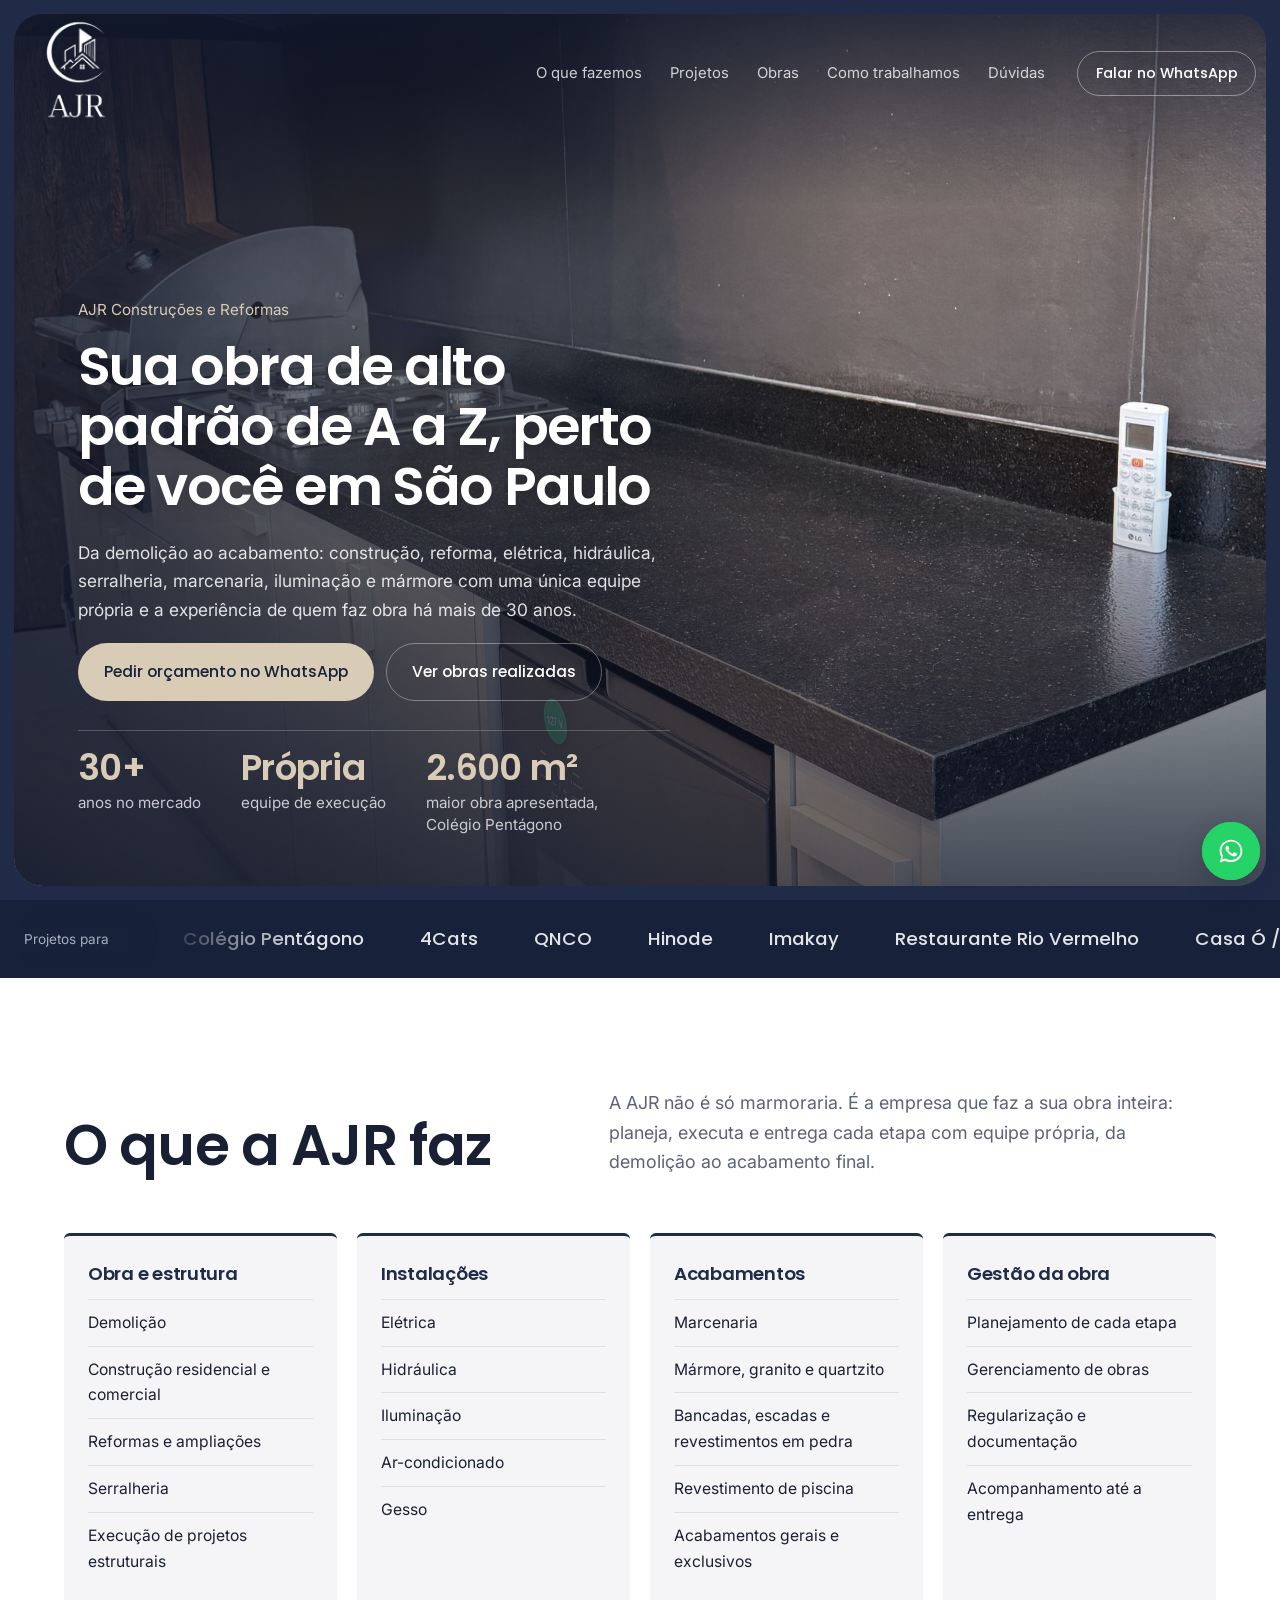
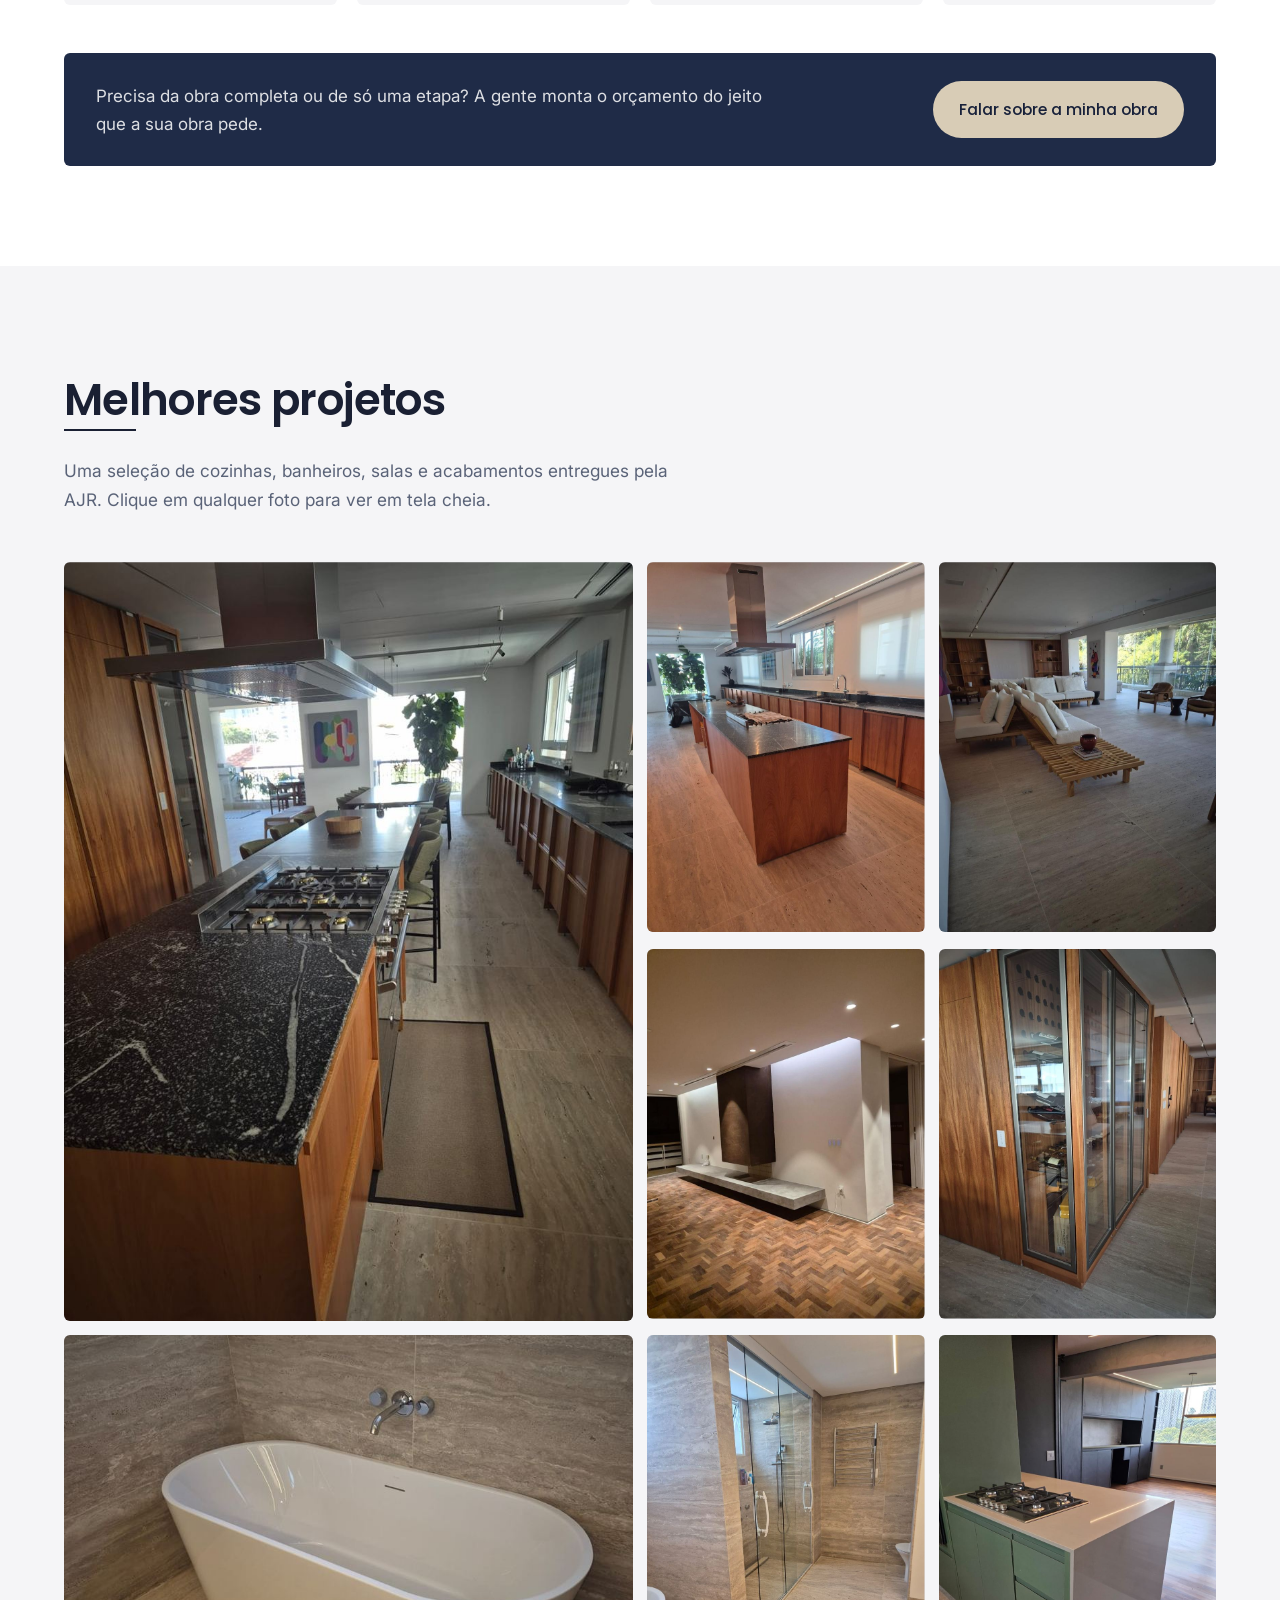
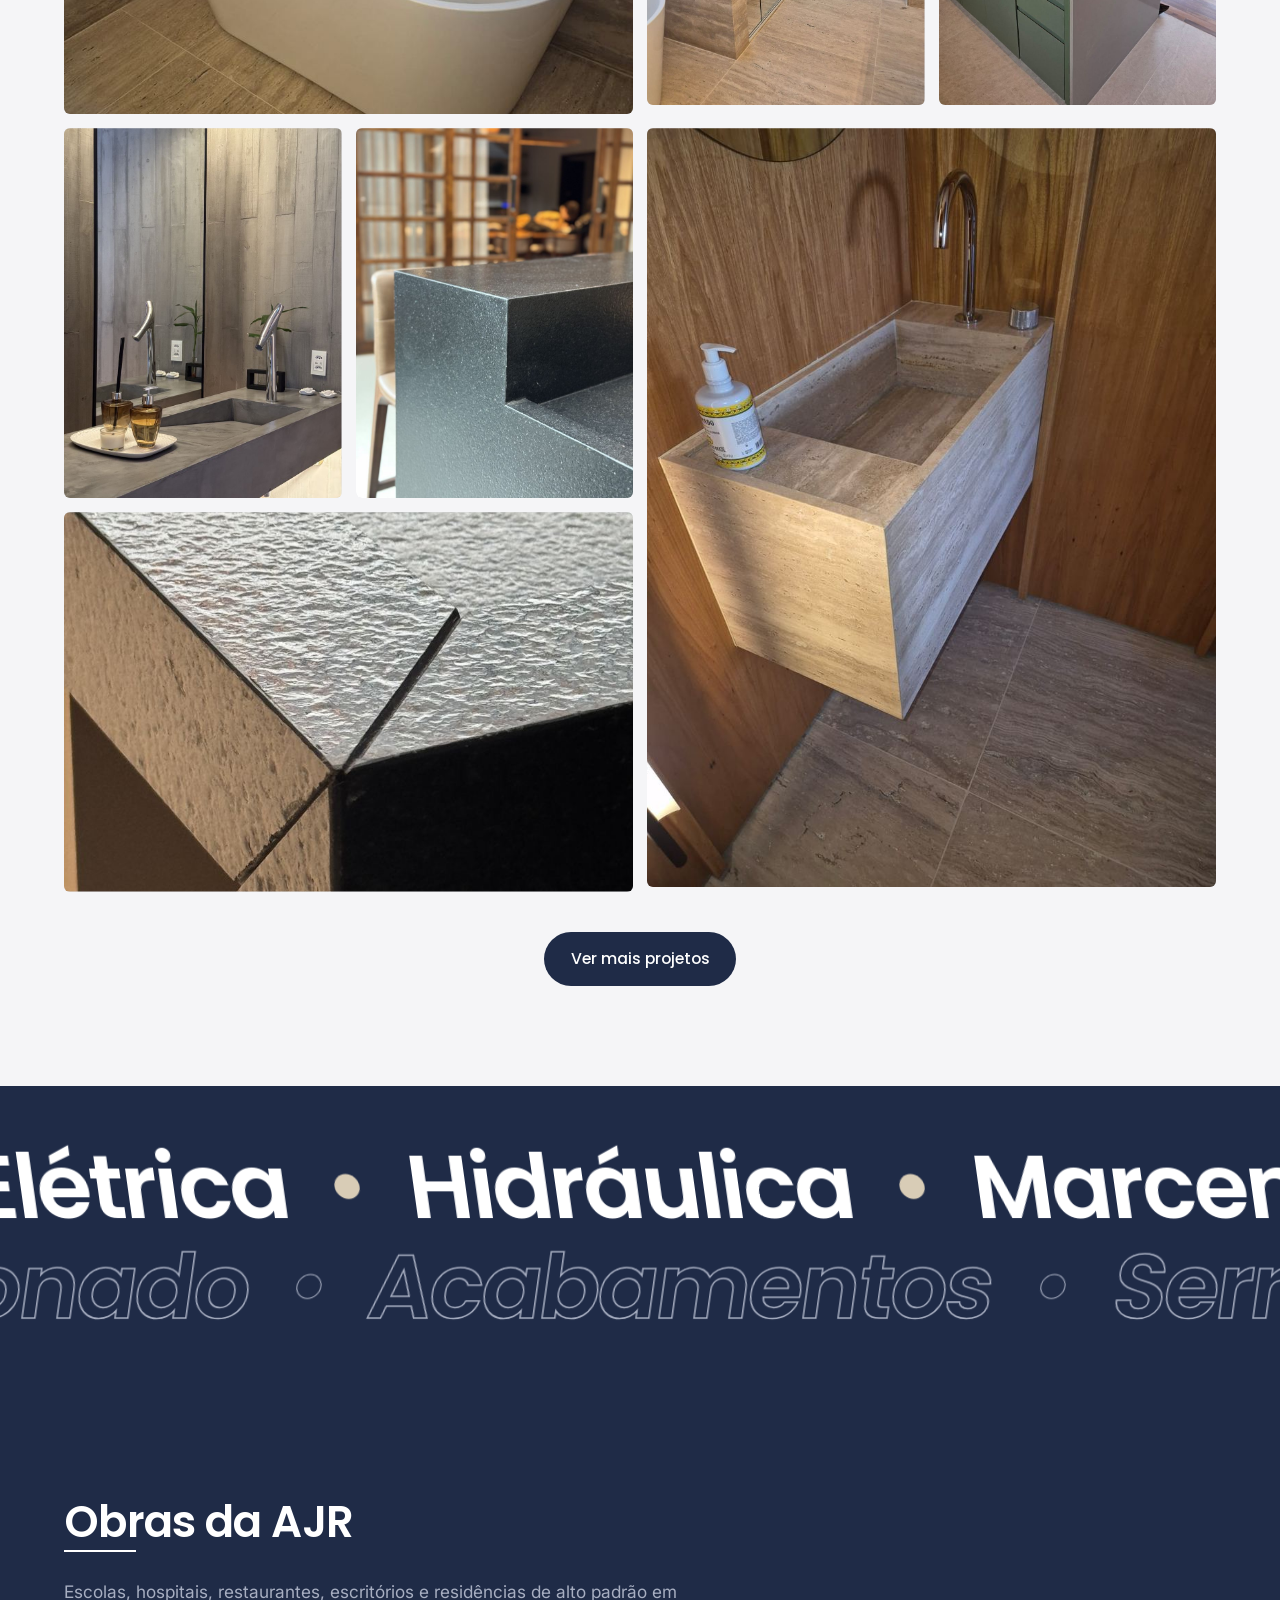
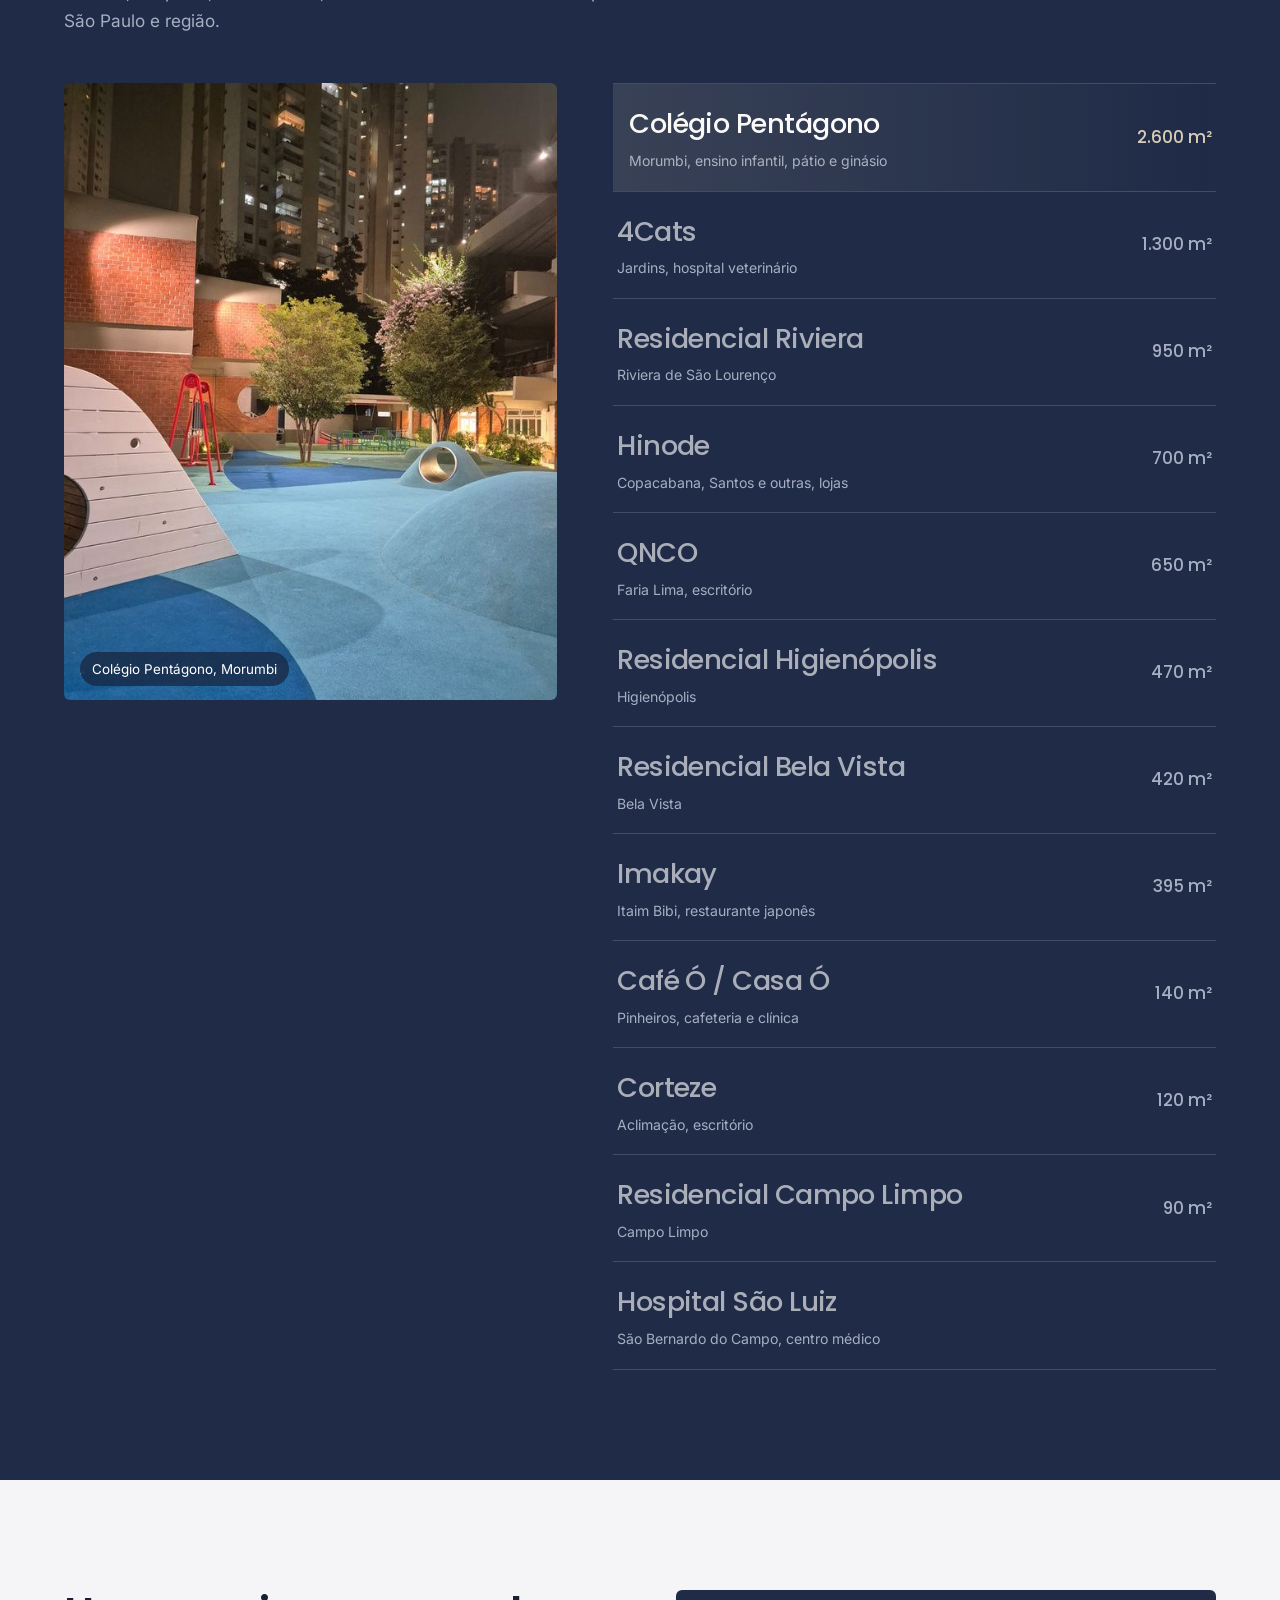
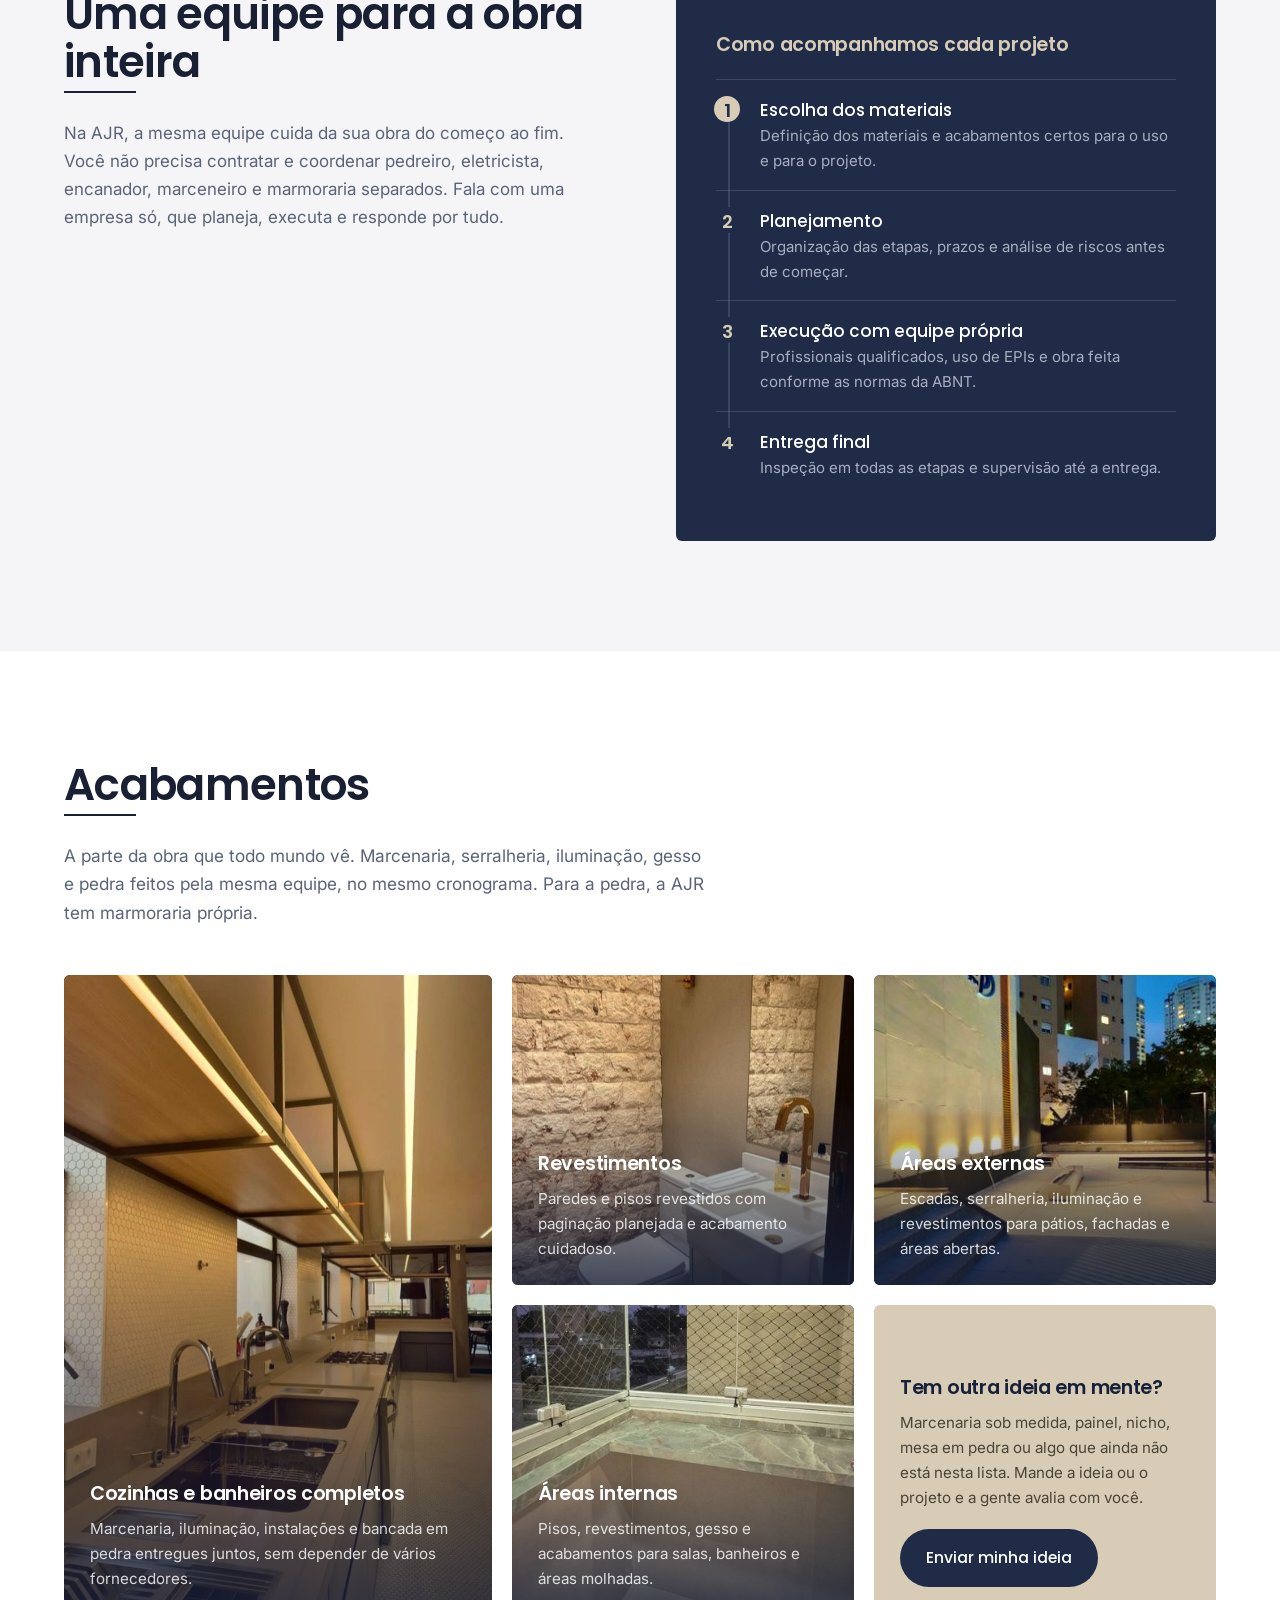
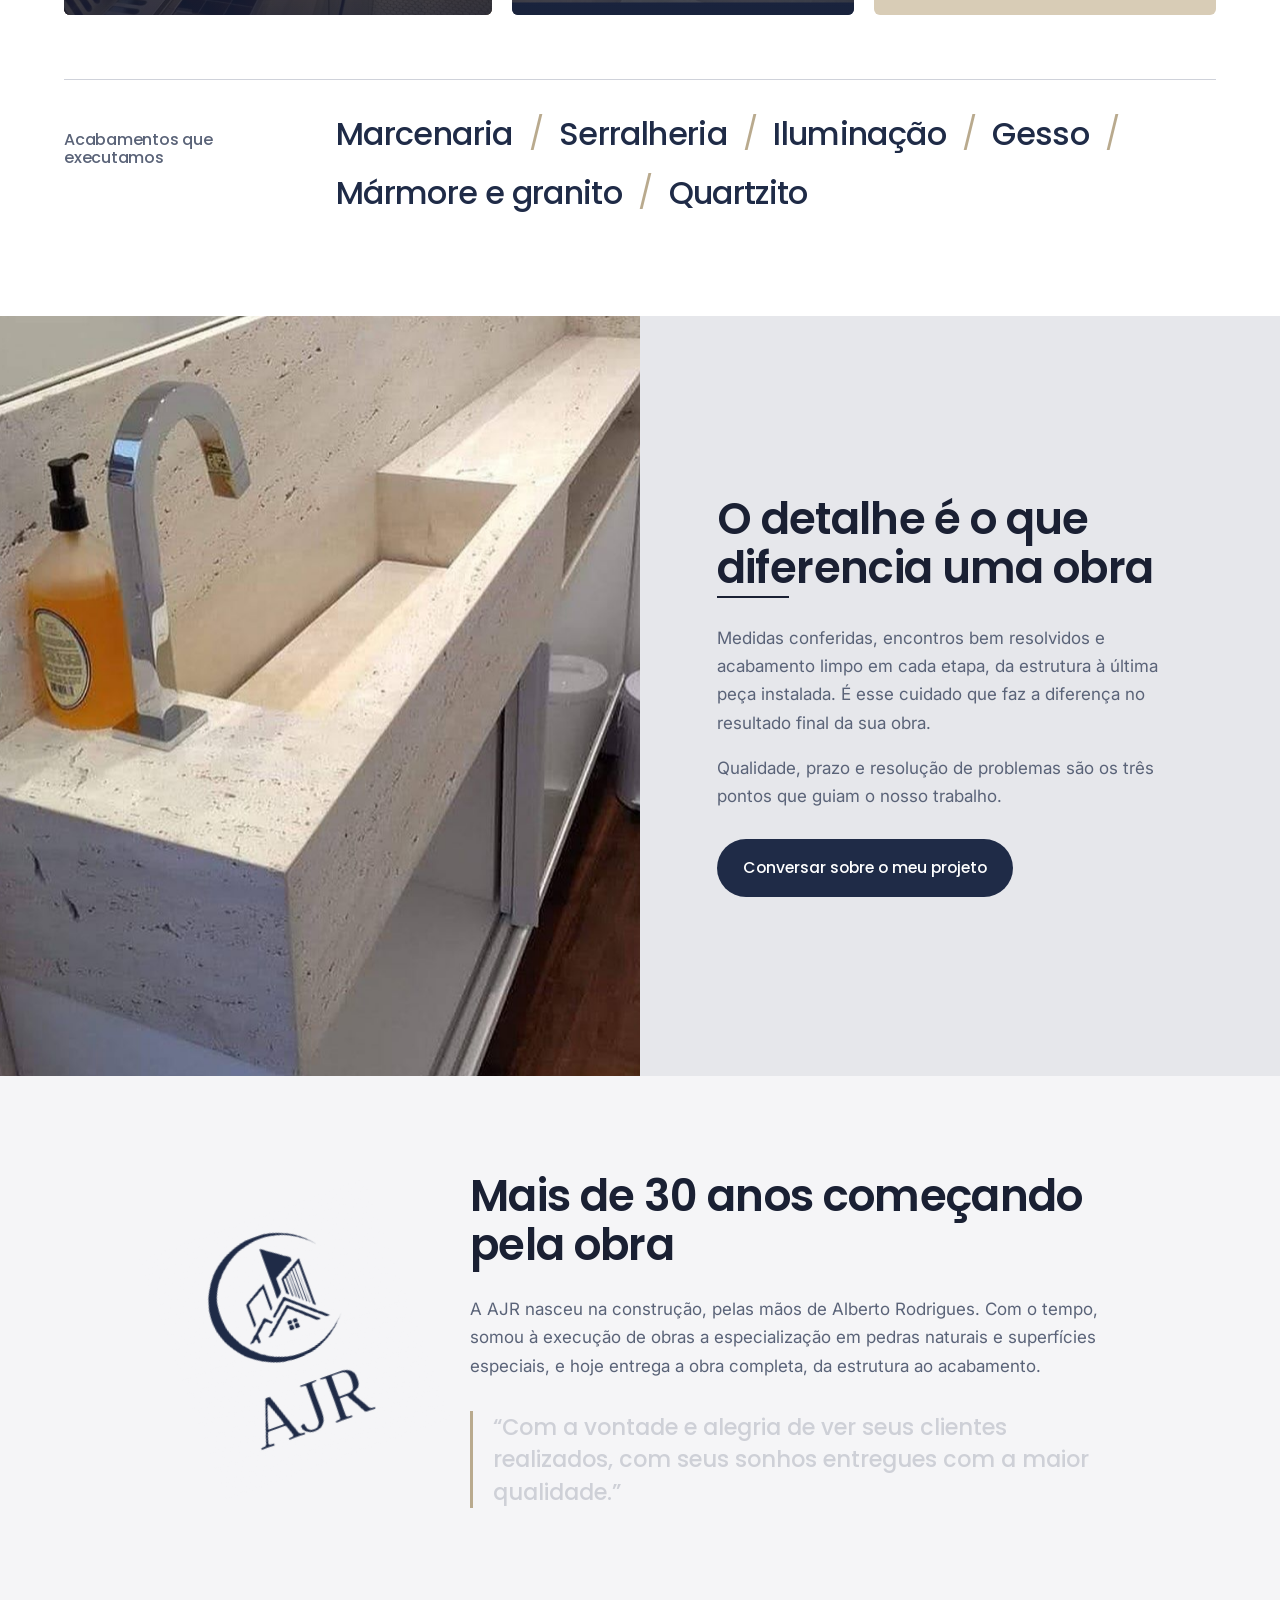
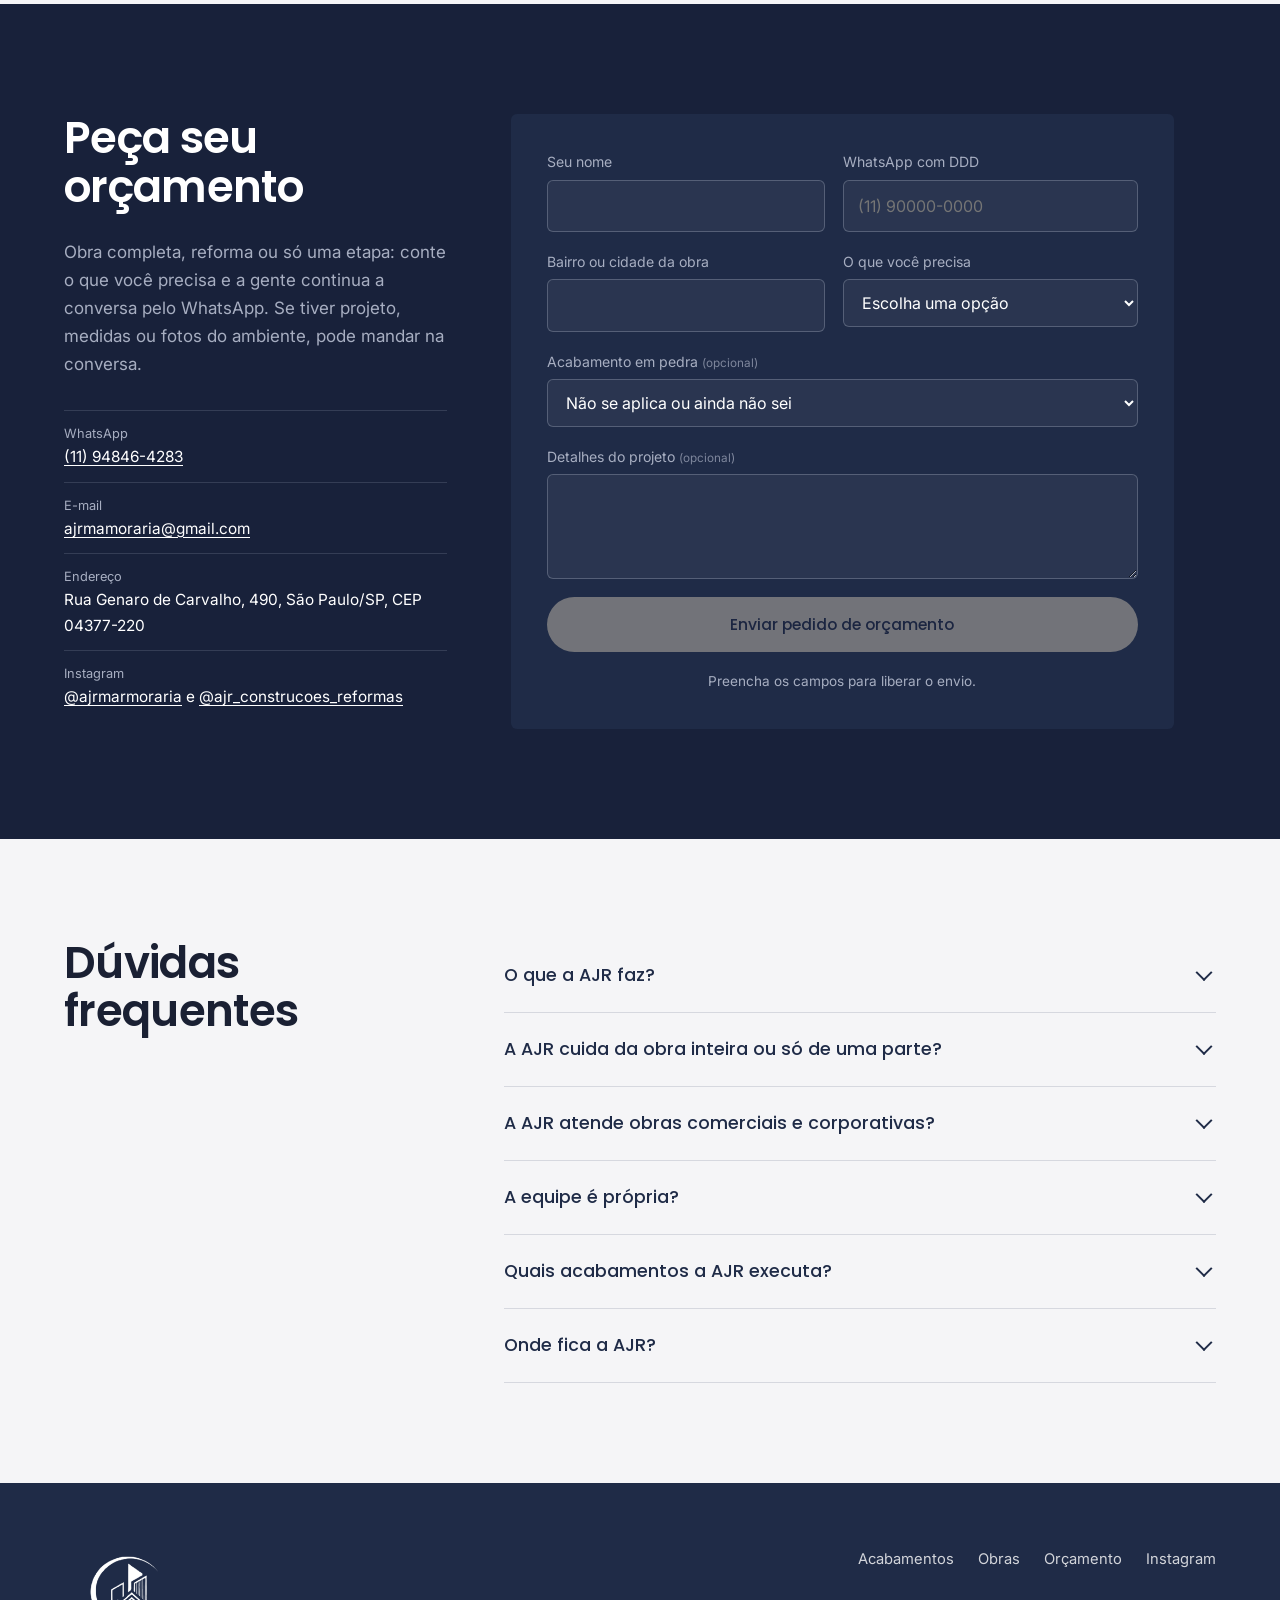
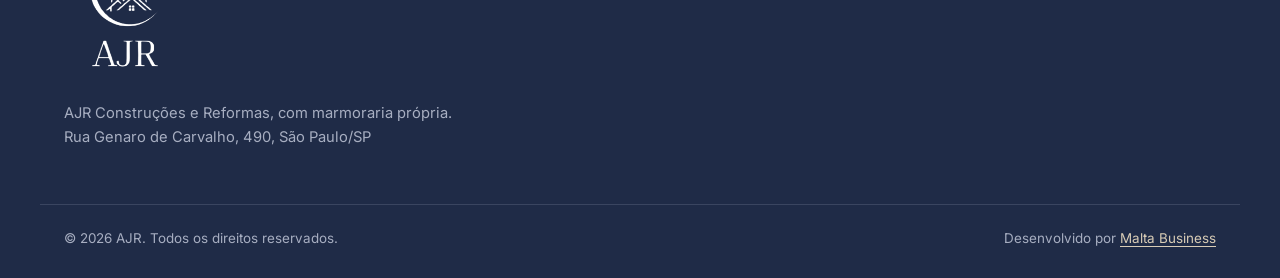
==== commit d1f8bd8f: "Seção de pedra vira Acabamentos e últimos textos saem do foco em marmoraria Co-Authored-By: Claude O" ====
--- a/index.html
+++ b/index.html
@@ -140,10 +140,10 @@
     },
     {
       "@type": "Question",
-      "name": "Com quais pedras a AJR trabalha?",
+      "name": "Quais acabamentos a AJR executa?",
       "acceptedAnswer": {
         "@type": "Answer",
-        "text": "Mármores, granitos, quartzos, quartzitos e lâminas ultracompactas."
+        "text": "Marcenaria, serralheria, iluminação, gesso e acabamentos em pedra: mármores, granitos, quartzos, quartzitos e lâminas ultracompactas."
       }
     },
     {
@@ -349,50 +349,50 @@
 <section class="stone" id="pedra">
   <div class="wrap">
     <header class="sec-head reveal">
-      <h2>Acabamentos em pedra</h2>
-      <p>Além de executar a obra, a AJR tem marmoraria própria. Assim, bancadas, revestimentos e peças em pedra natural entram no mesmo cronograma, feitos pela mesma equipe.</p>
+      <h2>Acabamentos</h2>
+      <p>A parte da obra que todo mundo vê. Marcenaria, serralheria, iluminação, gesso e pedra feitos pela mesma equipe, no mesmo cronograma. Para a pedra, a AJR tem marmoraria própria.</p>
     </header>
 
     <div class="stone__grid stagger">
       <article class="piece piece--tall">
         <img src="assets/img/bancada-cozinha.jpg" alt="Cozinha com bancada longa em pedra clara e cubas embutidas" width="1055" height="1400" loading="lazy">
         <div class="piece__txt">
-          <h3>Bancadas de pedra</h3>
-          <p>Cozinhas, banheiros, lavabos e áreas de serviço, com recortes de cuba e acabamento de borda feitos na medida.</p>
+          <h3>Cozinhas e banheiros completos</h3>
+          <p>Marcenaria, iluminação, instalações e bancada em pedra entregues juntos, sem depender de vários fornecedores.</p>
         </div>
       </article>
       <article class="piece">
         <img src="assets/img/revestimento-pedra.jpg" alt="Lavabo com parede revestida em pedra natural e bancada" width="480" height="640" loading="lazy">
         <div class="piece__txt">
-          <h3>Revestimento em pedras</h3>
-          <p>Paredes e ambientes revestidos em pedra, com paginação e acabamento cuidadosos.</p>
+          <h3>Revestimentos</h3>
+          <p>Paredes e pisos revestidos com paginação planejada e acabamento cuidadoso.</p>
         </div>
       </article>
       <article class="piece">
         <img src="assets/img/escada-pedra.jpg" alt="Área externa com escada e paredes iluminadas ao entardecer" width="384" height="512" loading="lazy">
         <div class="piece__txt">
           <h3>Áreas externas</h3>
-          <p>Escadas, bordas de piscina e revestimentos em pedra para pátios e áreas abertas.</p>
+          <p>Escadas, serralheria, iluminação e revestimentos para pátios, fachadas e áreas abertas.</p>
         </div>
       </article>
       <article class="piece">
         <img src="assets/img/piscina-pedra.jpg" alt="Área interna com revestimento em pedra clara" width="480" height="640" loading="lazy">
         <div class="piece__txt">
           <h3>Áreas internas</h3>
-          <p>Revestimentos, escadas e acabamentos em pedra para salas, banheiros e áreas molhadas.</p>
+          <p>Pisos, revestimentos, gesso e acabamentos para salas, banheiros e áreas molhadas.</p>
         </div>
       </article>
       <aside class="piece piece--cta">
-        <h3>Tem outra peça em mente?</h3>
-        <p>Mesa, nicho, soleira, painel ou algo que ainda não está nesta lista. Mande a ideia ou o projeto e a gente avalia com você.</p>
+        <h3>Tem outra ideia em mente?</h3>
+        <p>Marcenaria sob medida, painel, nicho, mesa em pedra ou algo que ainda não está nesta lista. Mande a ideia ou o projeto e a gente avalia com você.</p>
         <a class="btn btn--navy js-wa" data-origem="servicos" href="#">Enviar minha ideia</a>
       </aside>
     </div>
 
     <div class="materials reveal">
-      <h3>Materiais que trabalhamos</h3>
+      <h3>Acabamentos que executamos</h3>
       <ul class="stagger">
-        <li>Mármores</li><li>Granitos</li><li>Quartzos</li><li>Quartzitos</li><li>Lâminas ultracompactas</li>
+        <li>Marcenaria</li><li>Serralheria</li><li>Iluminação</li><li>Gesso</li><li>Mármore e granito</li><li>Quartzito</li>
       </ul>
     </div>
   </div>
@@ -405,7 +405,7 @@
   </figure>
   <div class="detail__txt reveal">
     <h2>O detalhe é o que diferencia uma obra</h2>
-    <p>Cuba esculpida, bordas retas e nicho no mesmo material. É esse cuidado de acabamento que a AJR leva para cada etapa da obra, da estrutura ao último detalhe.</p>
+    <p>Medidas conferidas, encontros bem resolvidos e acabamento limpo em cada etapa, da estrutura à última peça instalada. É esse cuidado que faz a diferença no resultado final da sua obra.</p>
     <p>Qualidade, prazo e resolução de problemas são os três pontos que guiam o nosso trabalho.</p>
     <a class="btn btn--navy js-wa" data-origem="detalhe" href="#">Conversar sobre o meu projeto</a>
   </div>
@@ -506,8 +506,8 @@
         <p>Sim. A AJR trabalha com equipe própria e profissionais qualificados, com acompanhamento de cada etapa até a entrega final.</p>
       </details>
       <details>
-        <summary>Com quais pedras a AJR trabalha?</summary>
-        <p>Mármores, granitos, quartzos, quartzitos e lâminas ultracompactas.</p>
+        <summary>Quais acabamentos a AJR executa?</summary>
+        <p>Marcenaria, serralheria, iluminação, gesso e acabamentos em pedra: mármores, granitos, quartzos, quartzitos e lâminas ultracompactas.</p>
       </details>
       <details>
         <summary>Onde fica a AJR?</summary>
@@ -526,7 +526,7 @@
       <p>AJR Construções e Reformas, com marmoraria própria.<br>Rua Genaro de Carvalho, 490, São Paulo/SP</p>
     </div>
     <nav class="footer__nav" aria-label="Rodapé">
-      <a href="#pedra">Serviços</a>
+      <a href="#pedra">Acabamentos</a>
       <a href="#obras">Obras</a>
       <a href="#orcamento">Orçamento</a>
       <a href="https://www.instagram.com/ajrmarmoraria/" target="_blank" rel="noopener">Instagram</a>
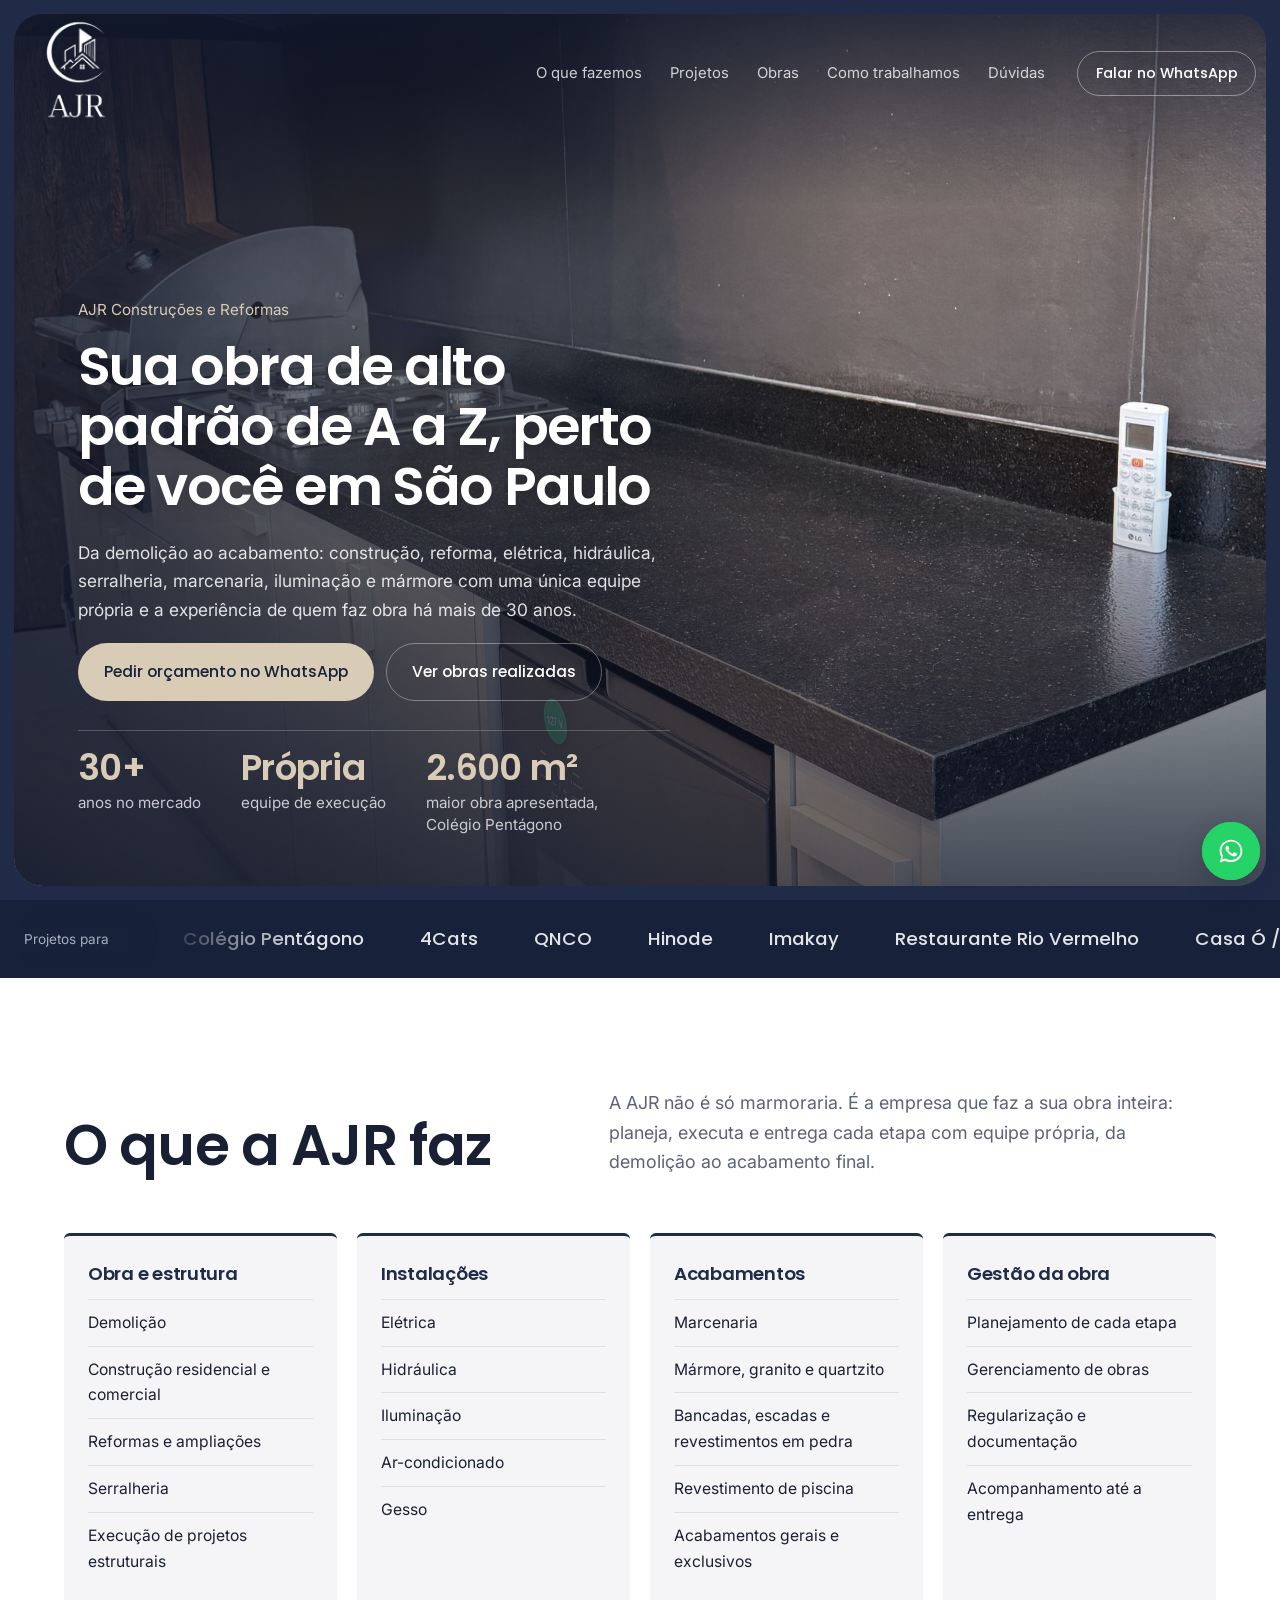
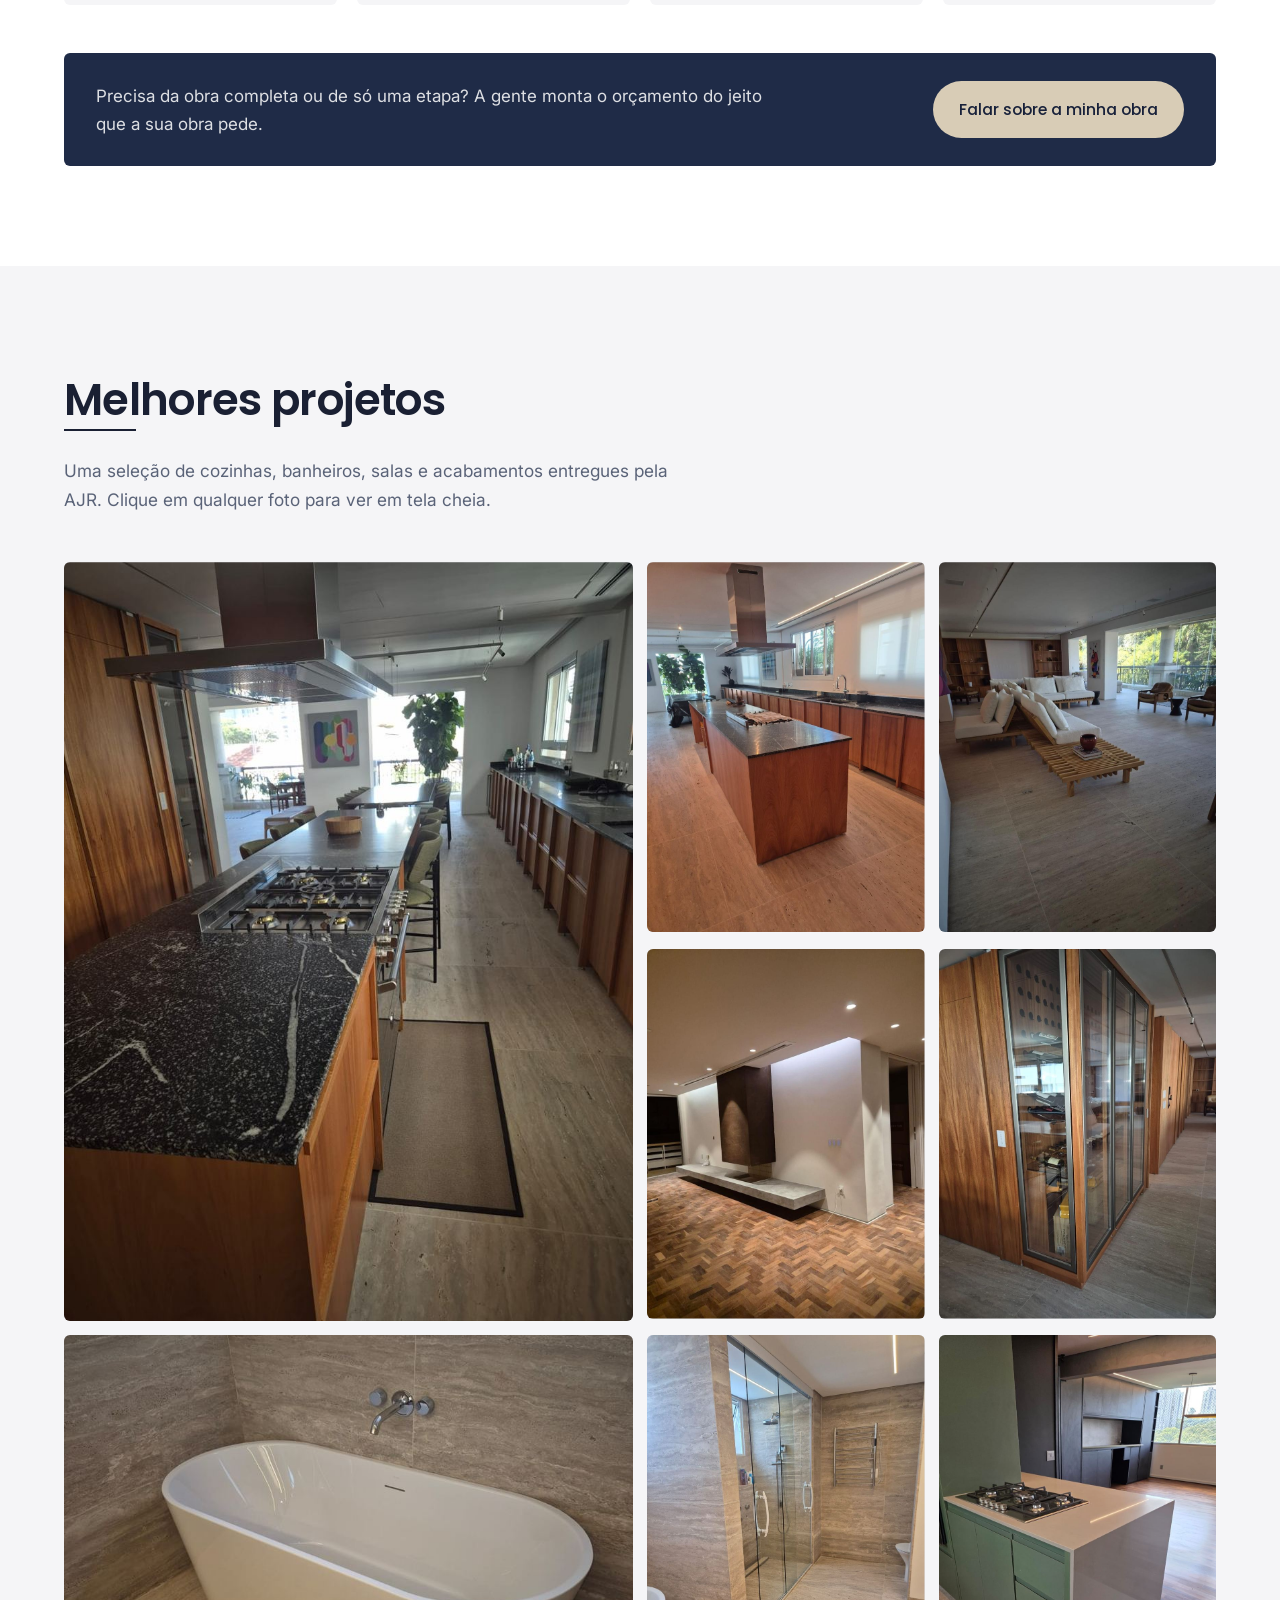
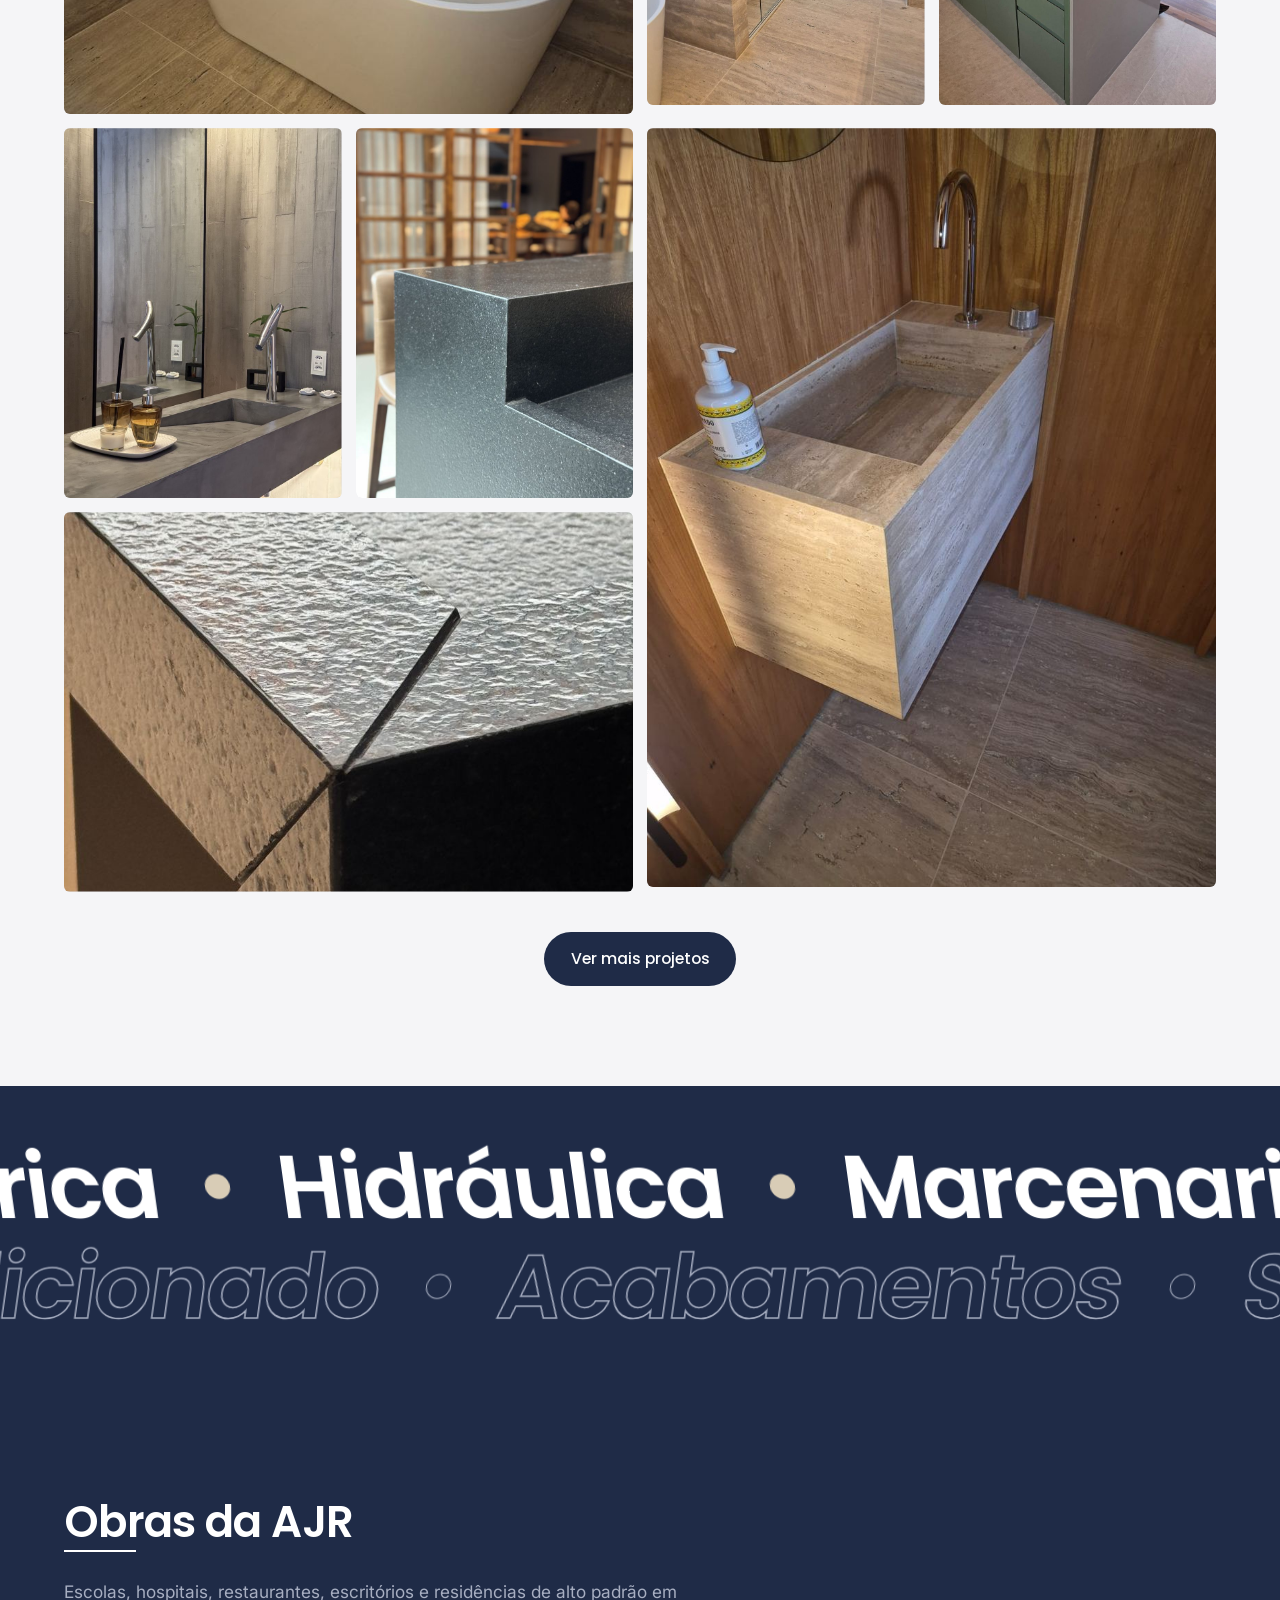
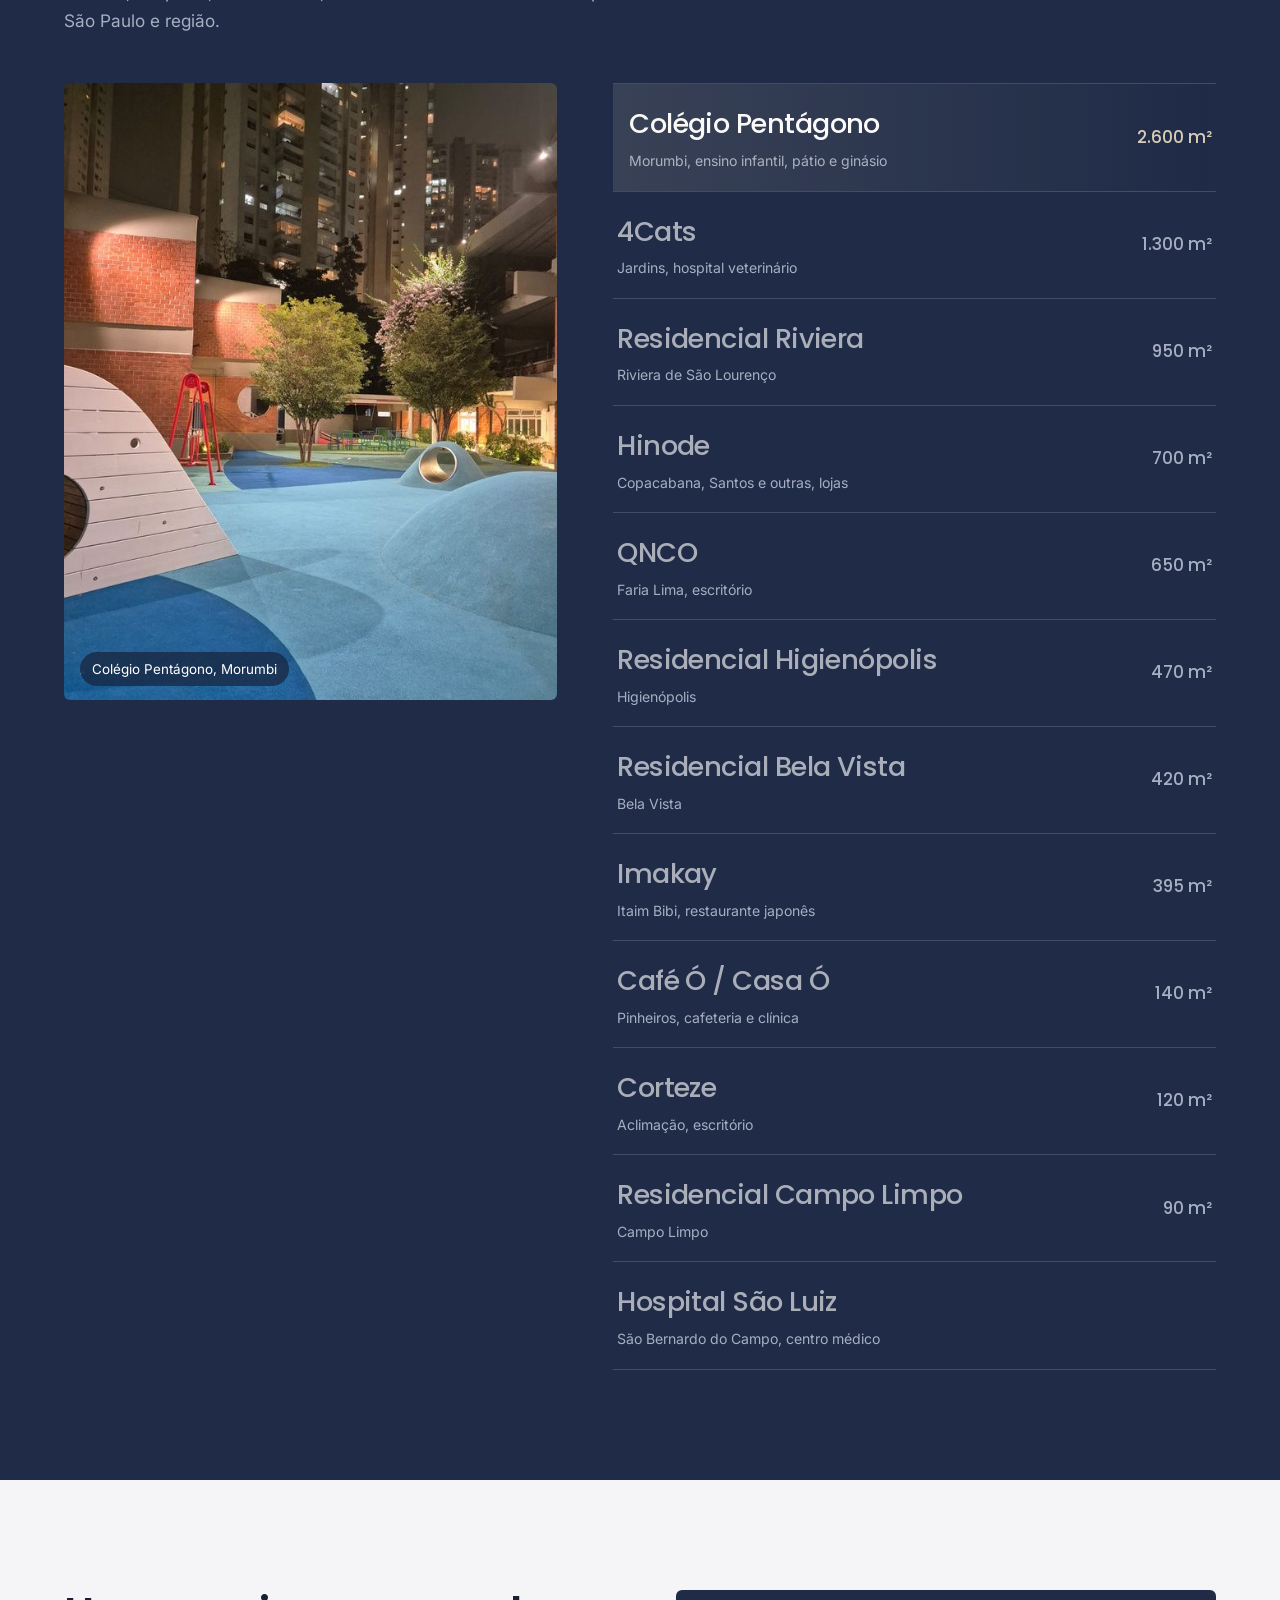
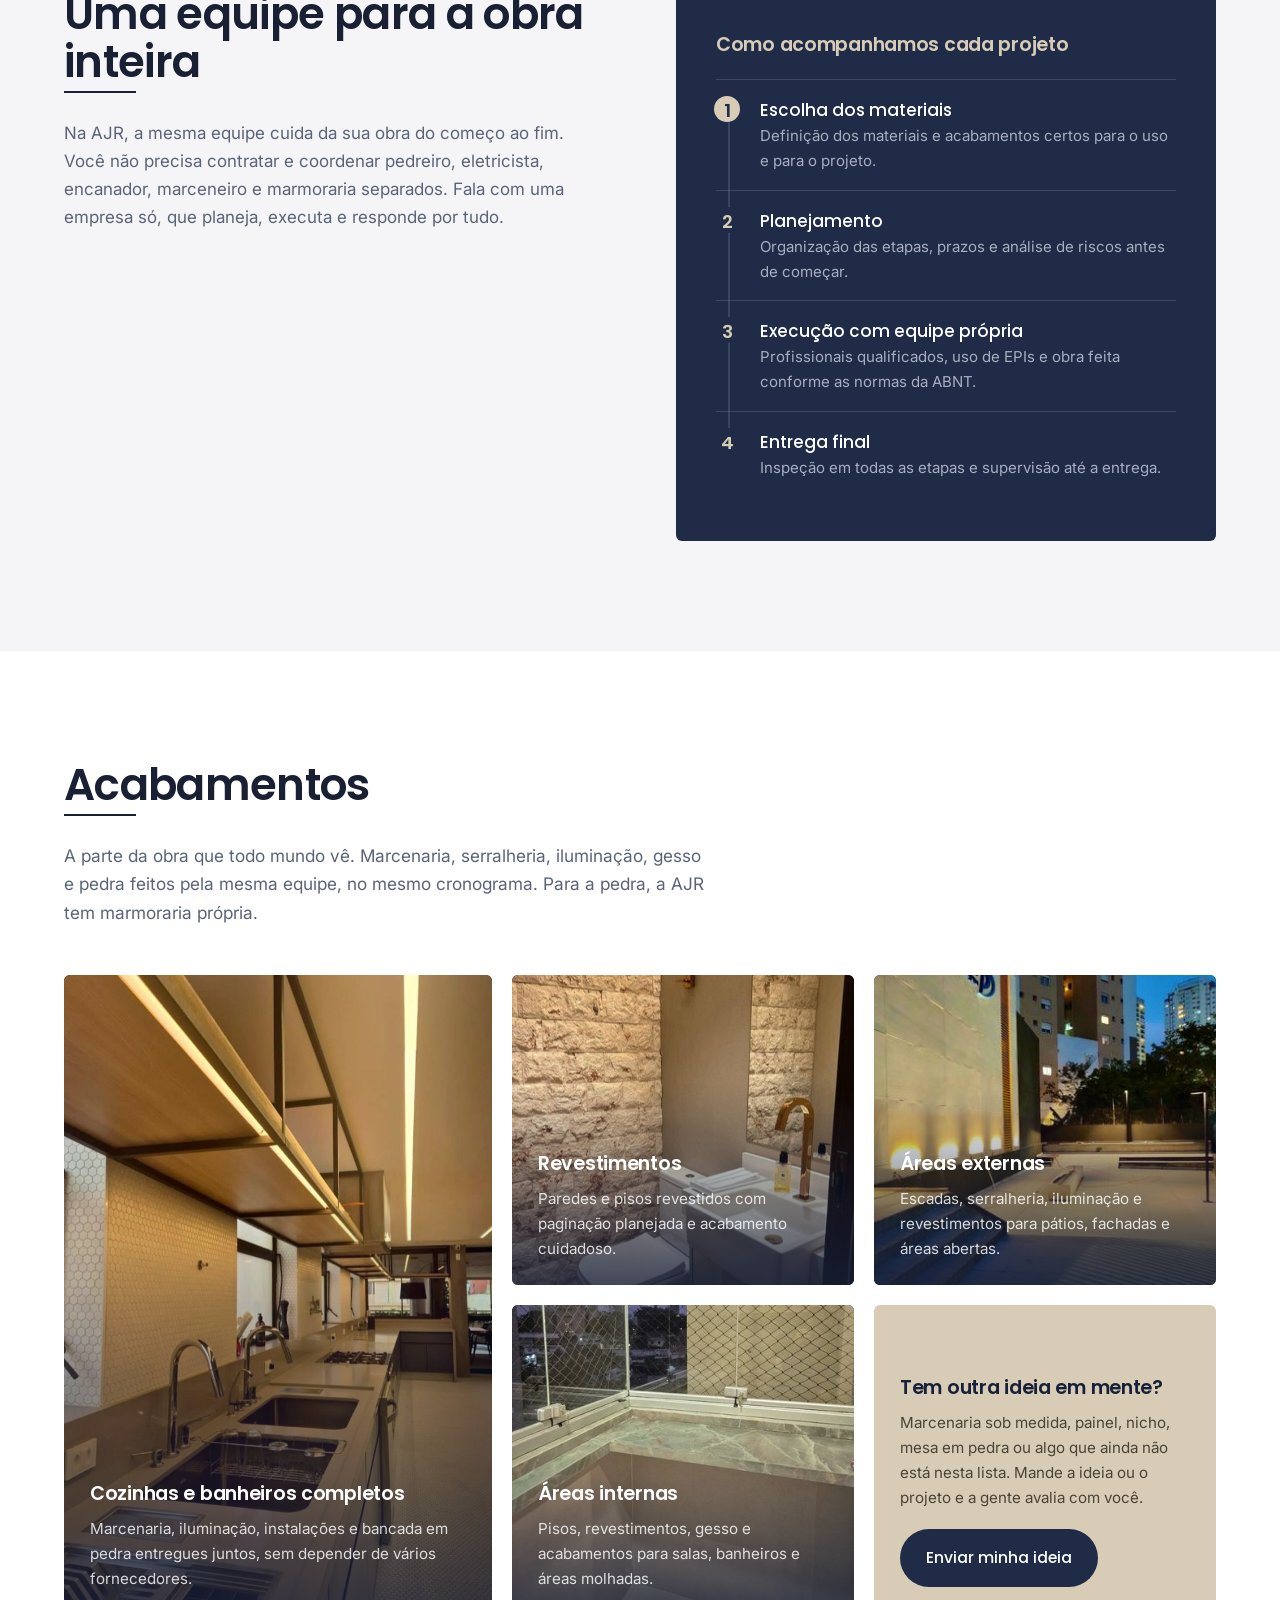
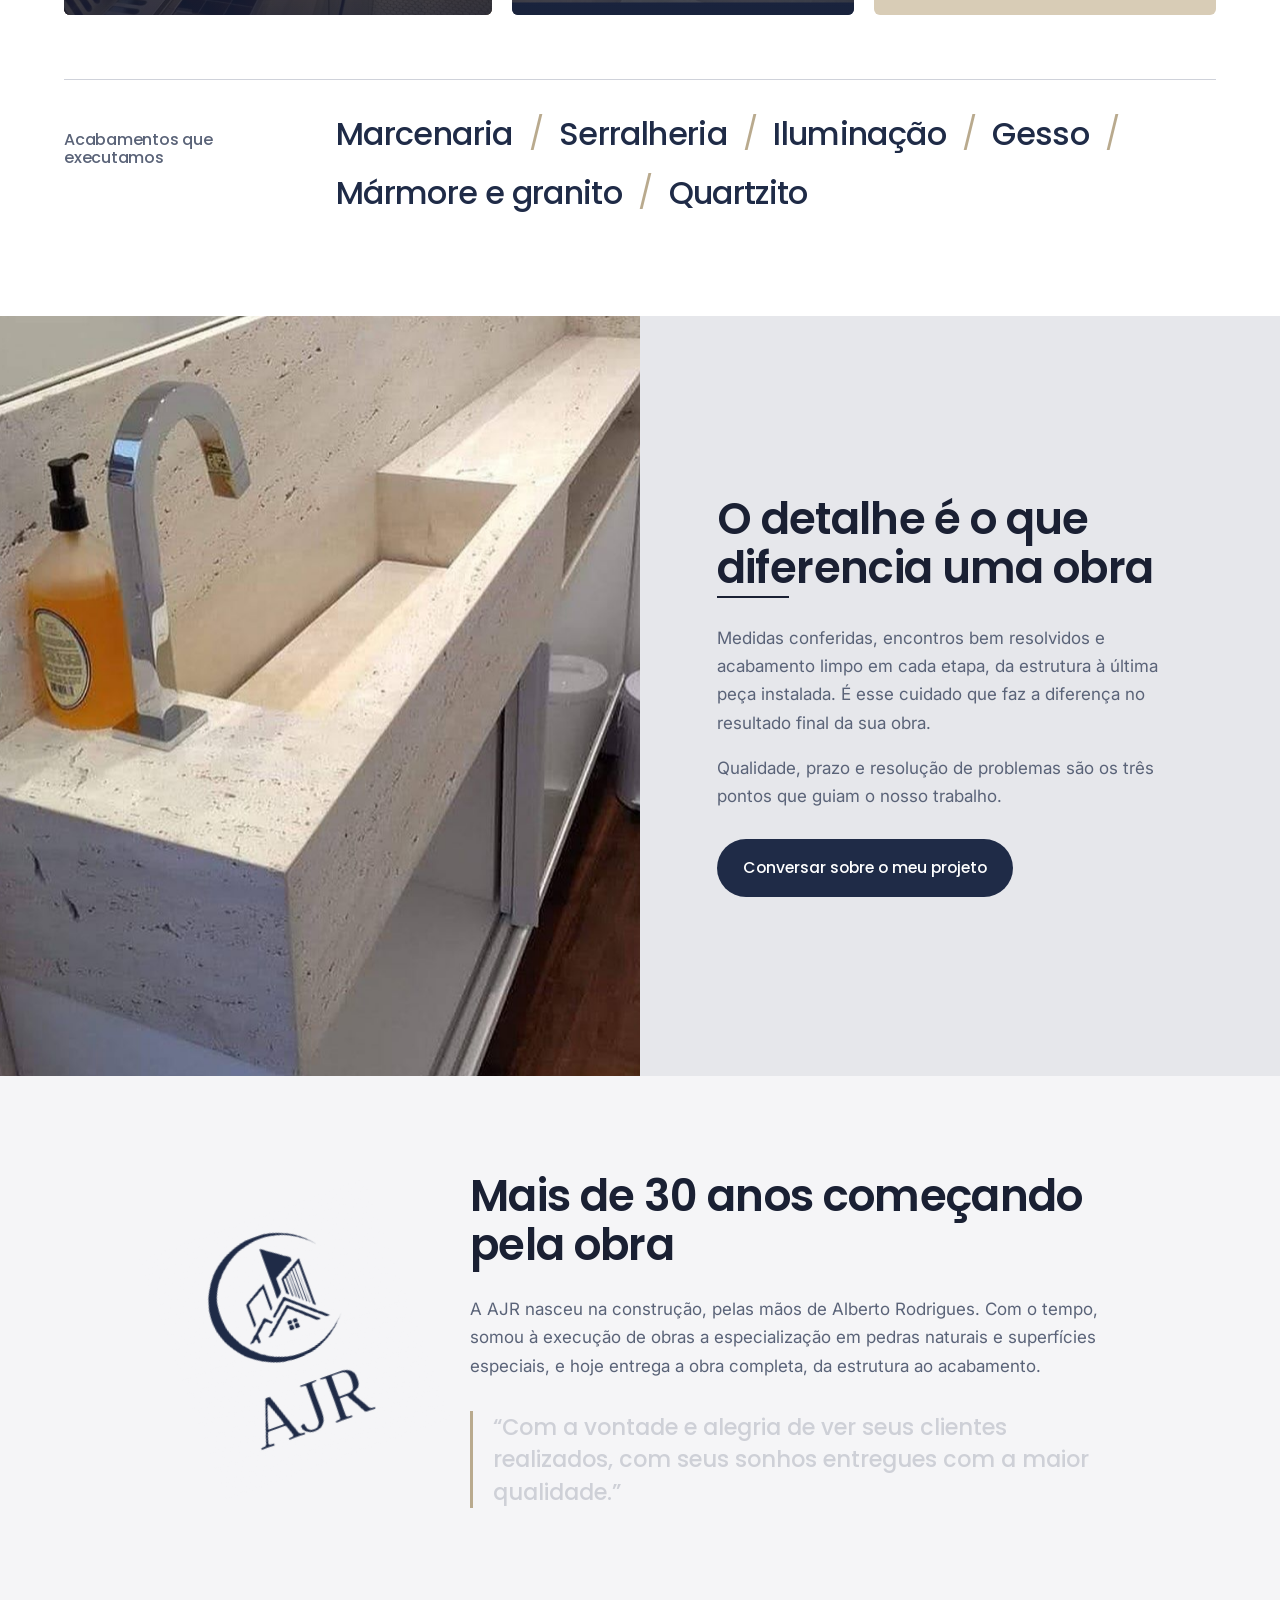
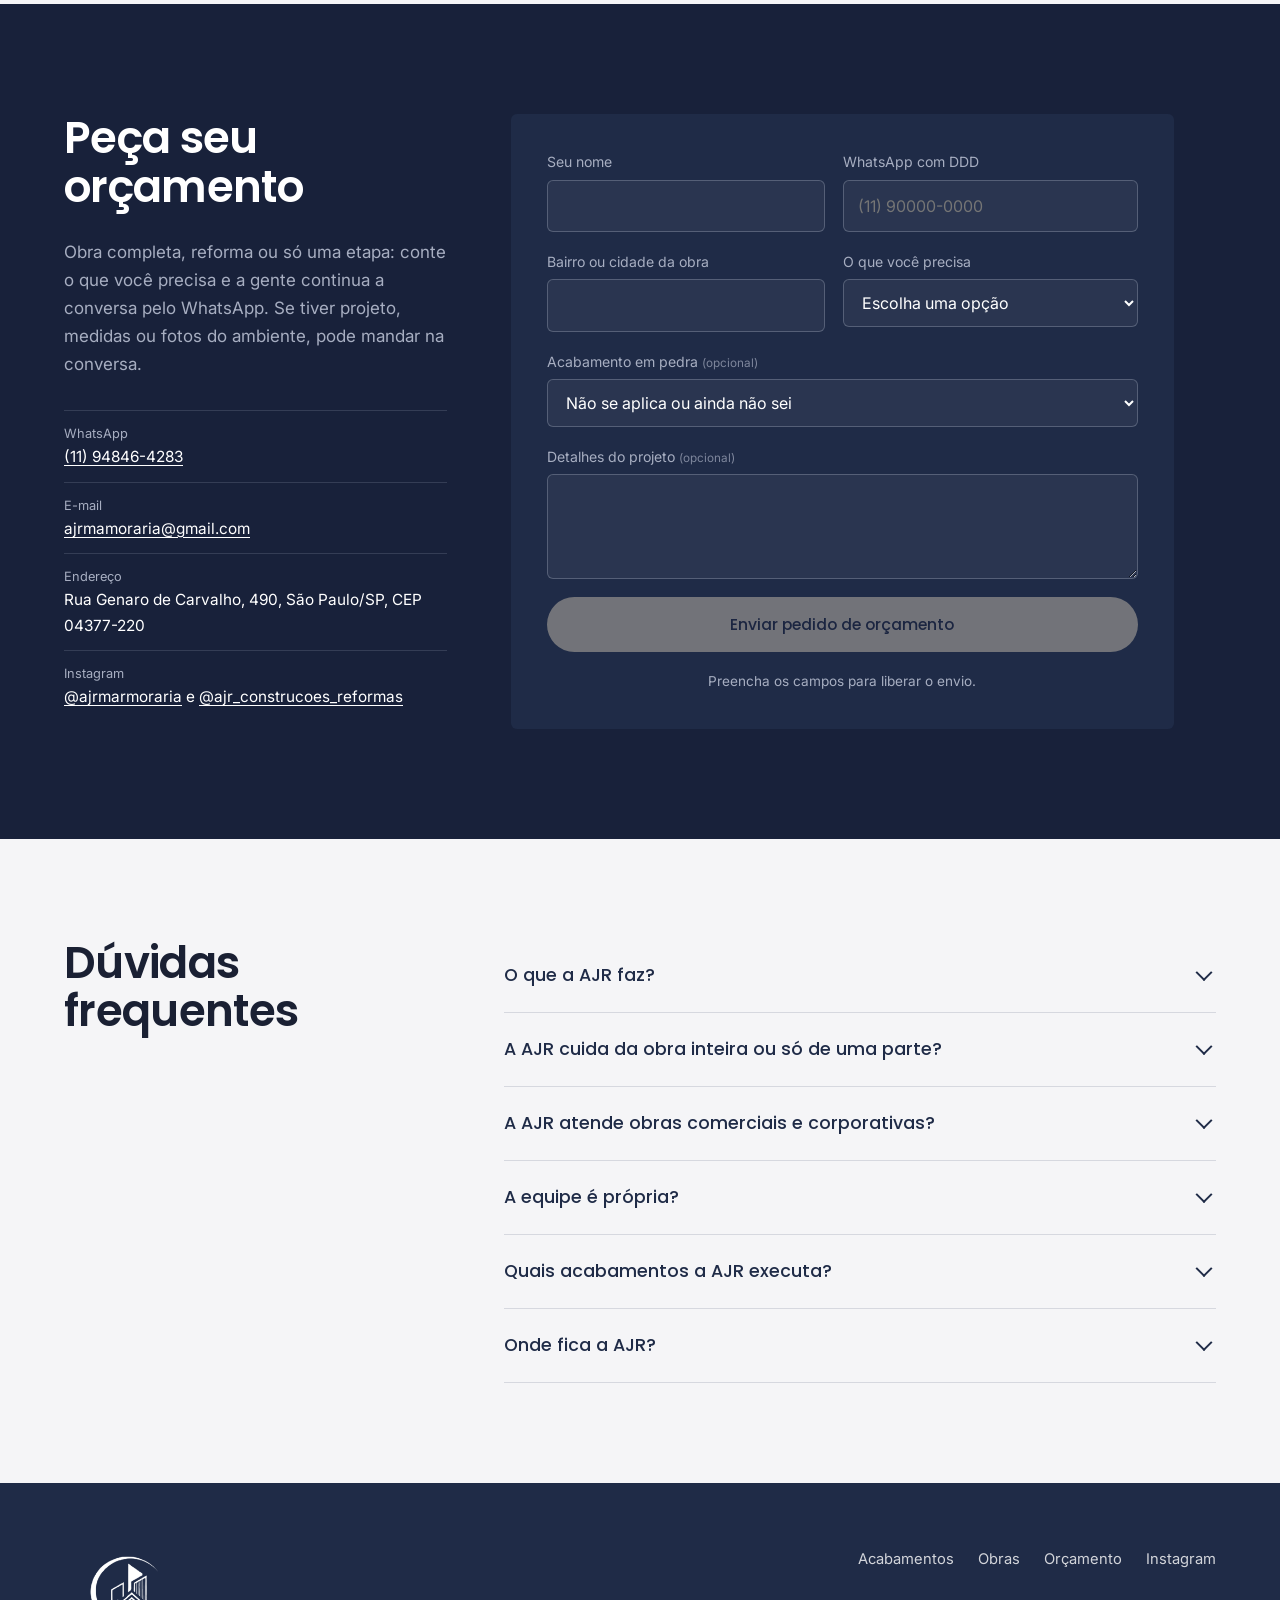
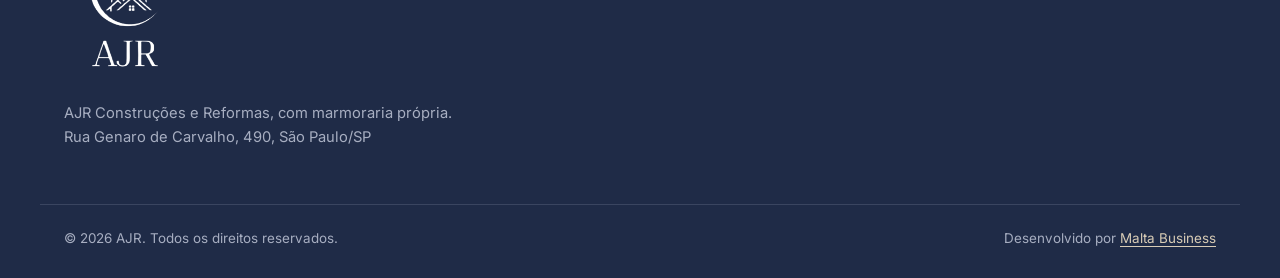
==== commit 839c2af0: "Troca domínio maltabusiness.vercel.app por maltabusiness.com.br Co-Authored-By: Claude Opus 5.5 <nor" ====
--- a/index.html
+++ b/index.html
@@ -534,7 +534,7 @@
   </div>
   <div class="wrap footer__bottom">
     <p>© <span id="ano">2026</span> AJR. Todos os direitos reservados.</p>
-    <p>Desenvolvido por <a href="https://maltabusiness.vercel.app/" target="_blank" rel="noopener">Malta Business</a></p>
+    <p>Desenvolvido por <a href="https://maltabusiness.com.br/" target="_blank" rel="noopener">Malta Business</a></p>
   </div>
 </footer>
 
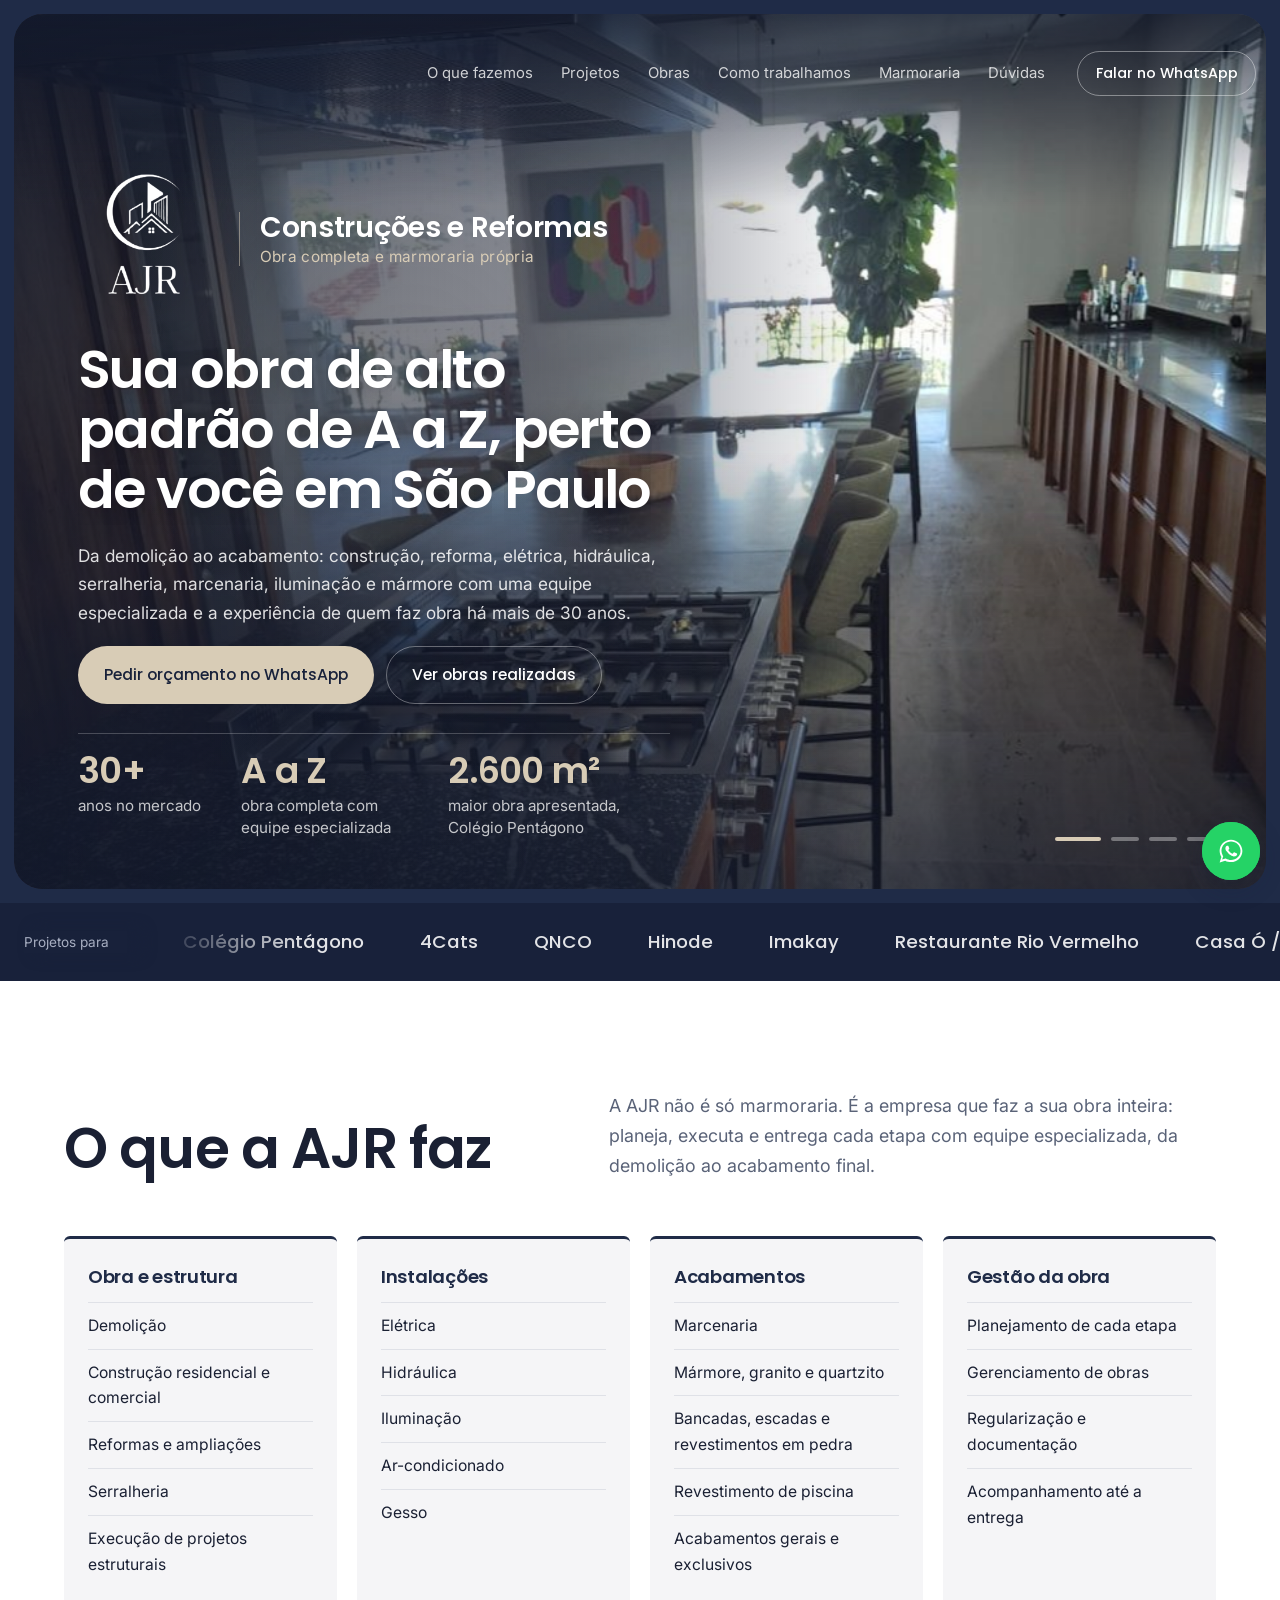
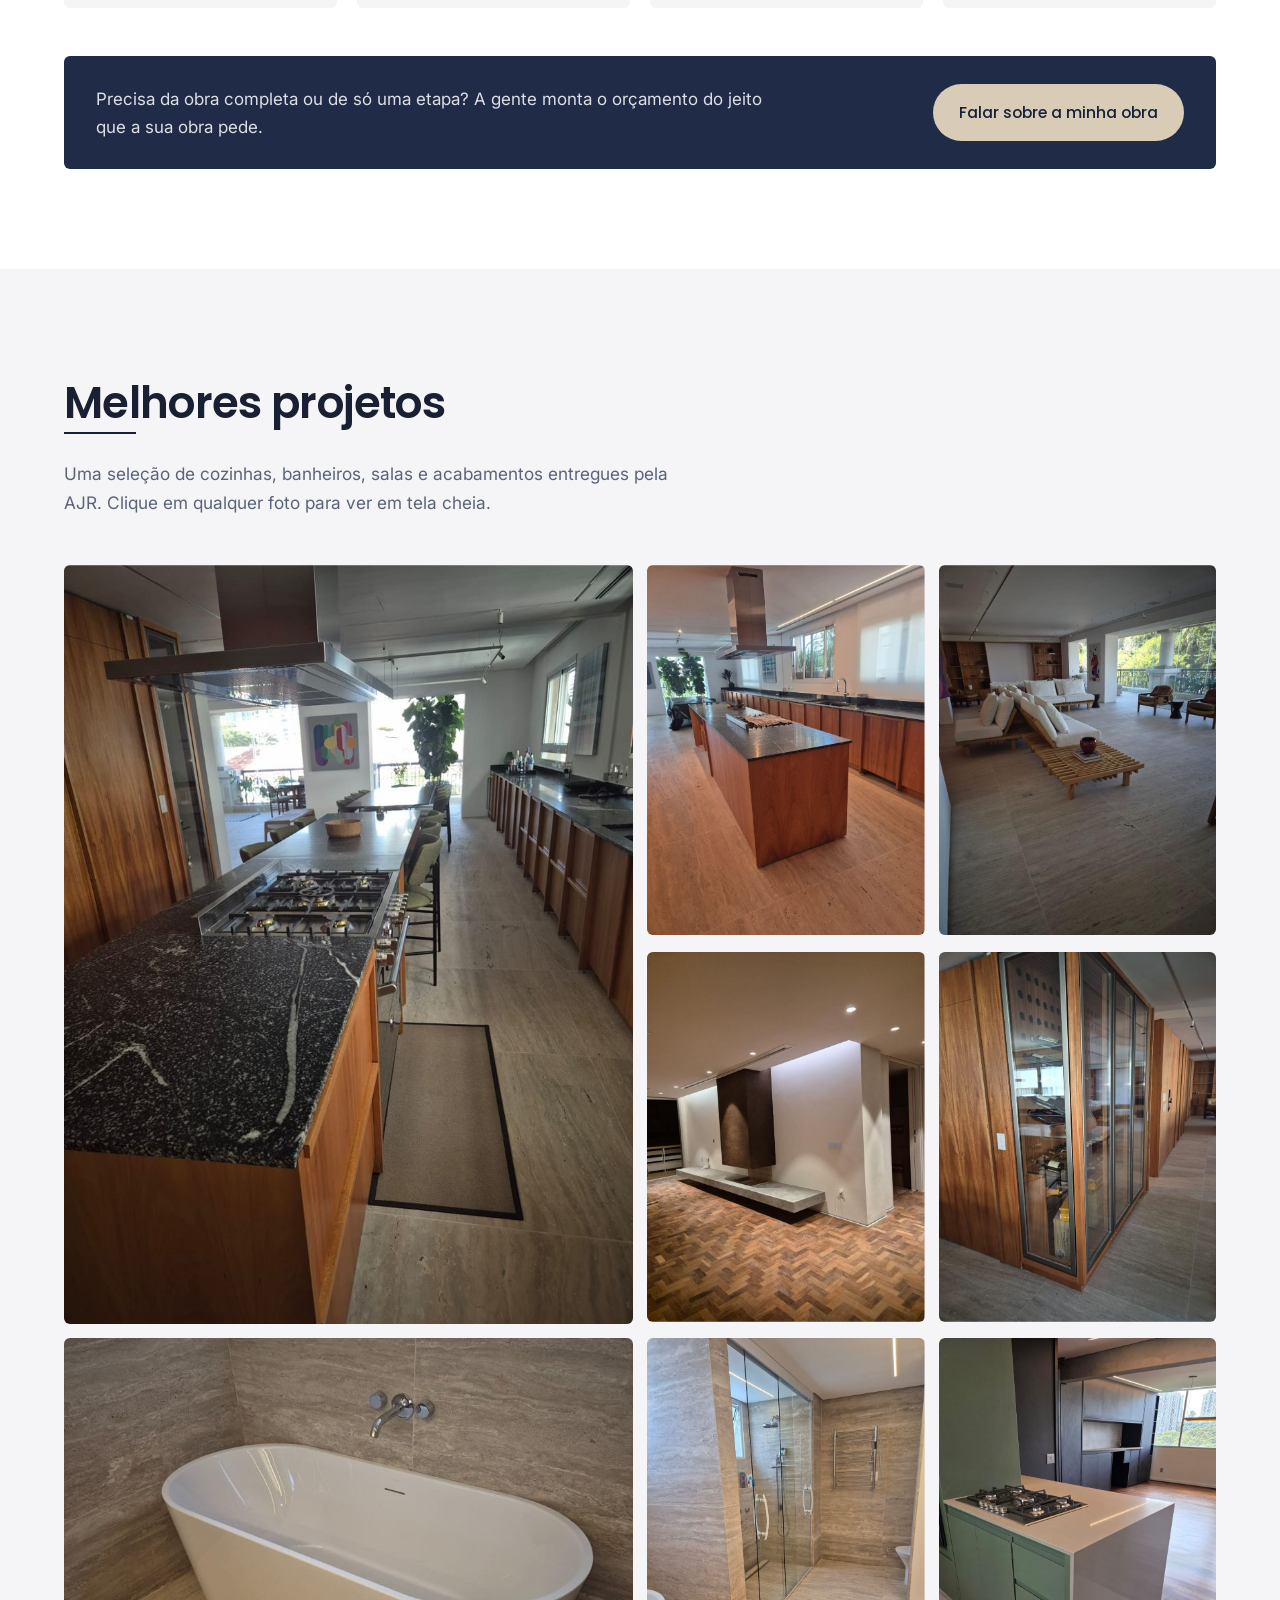
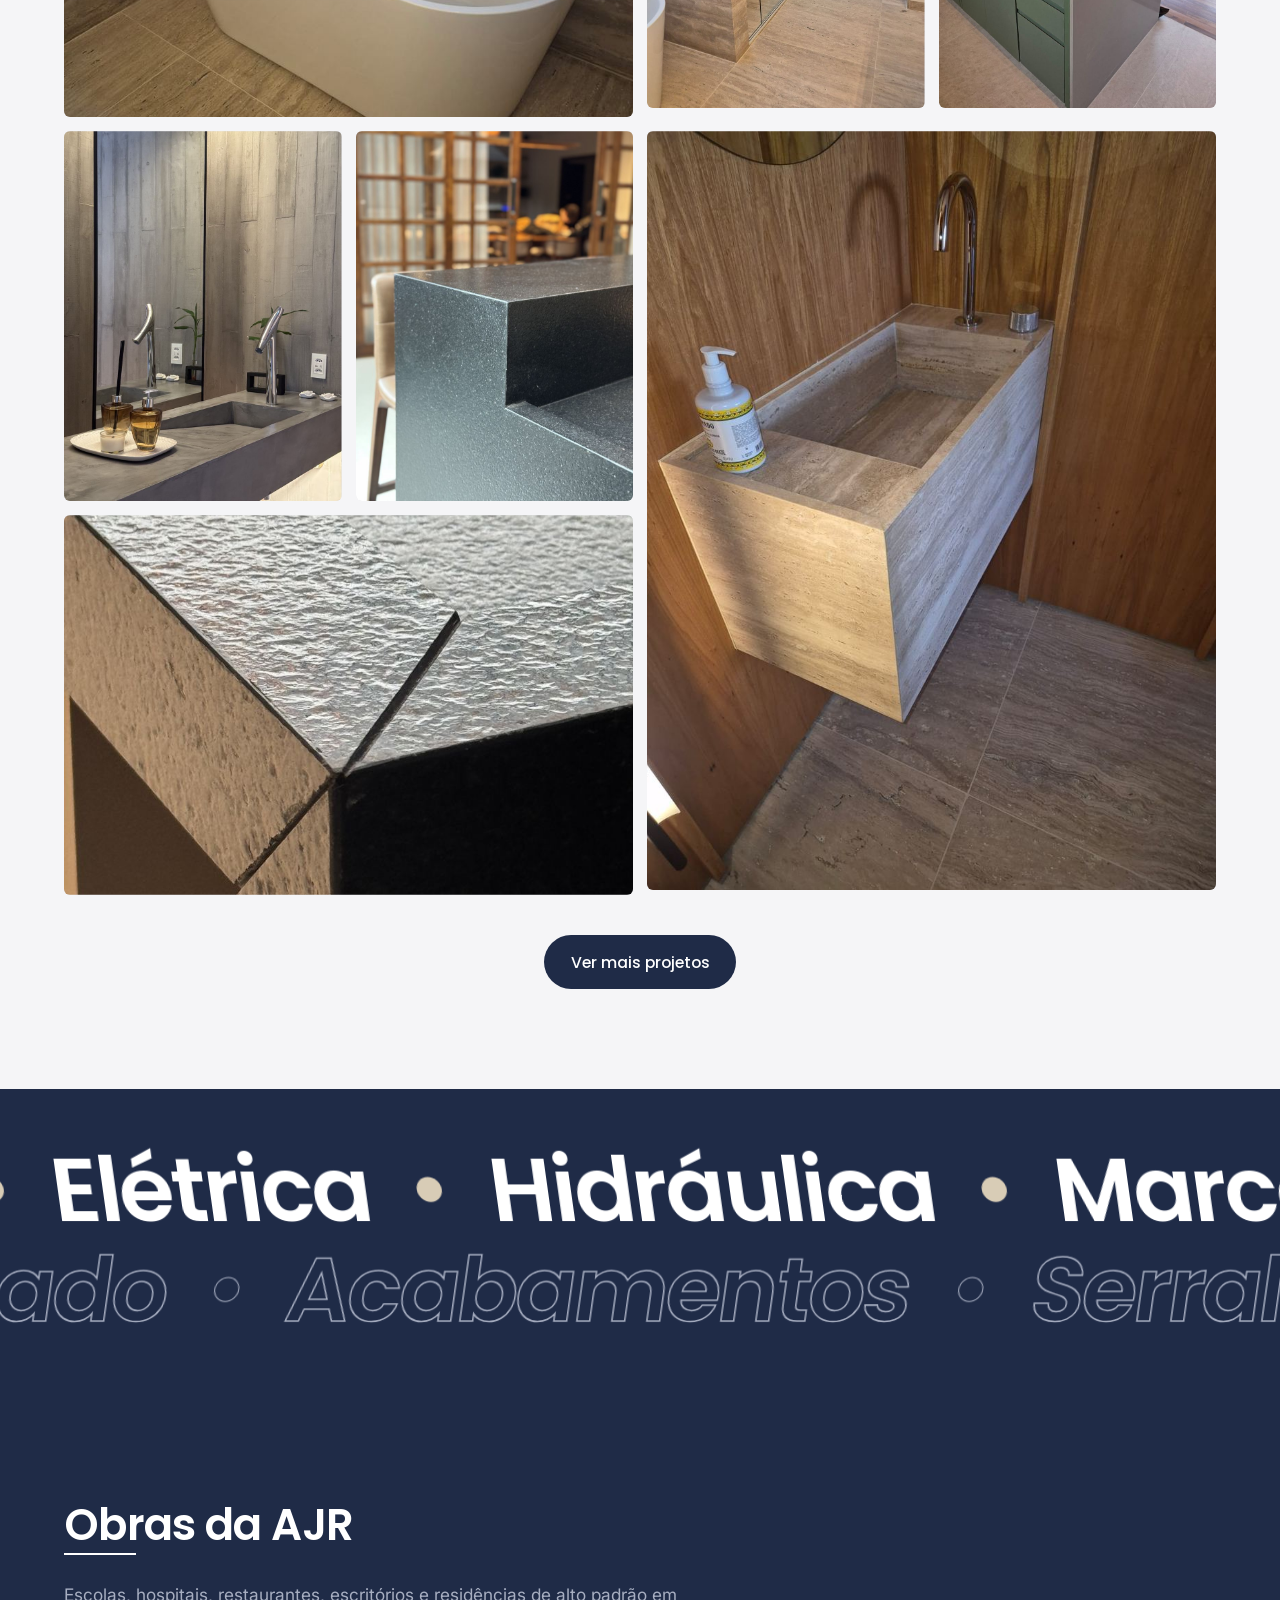
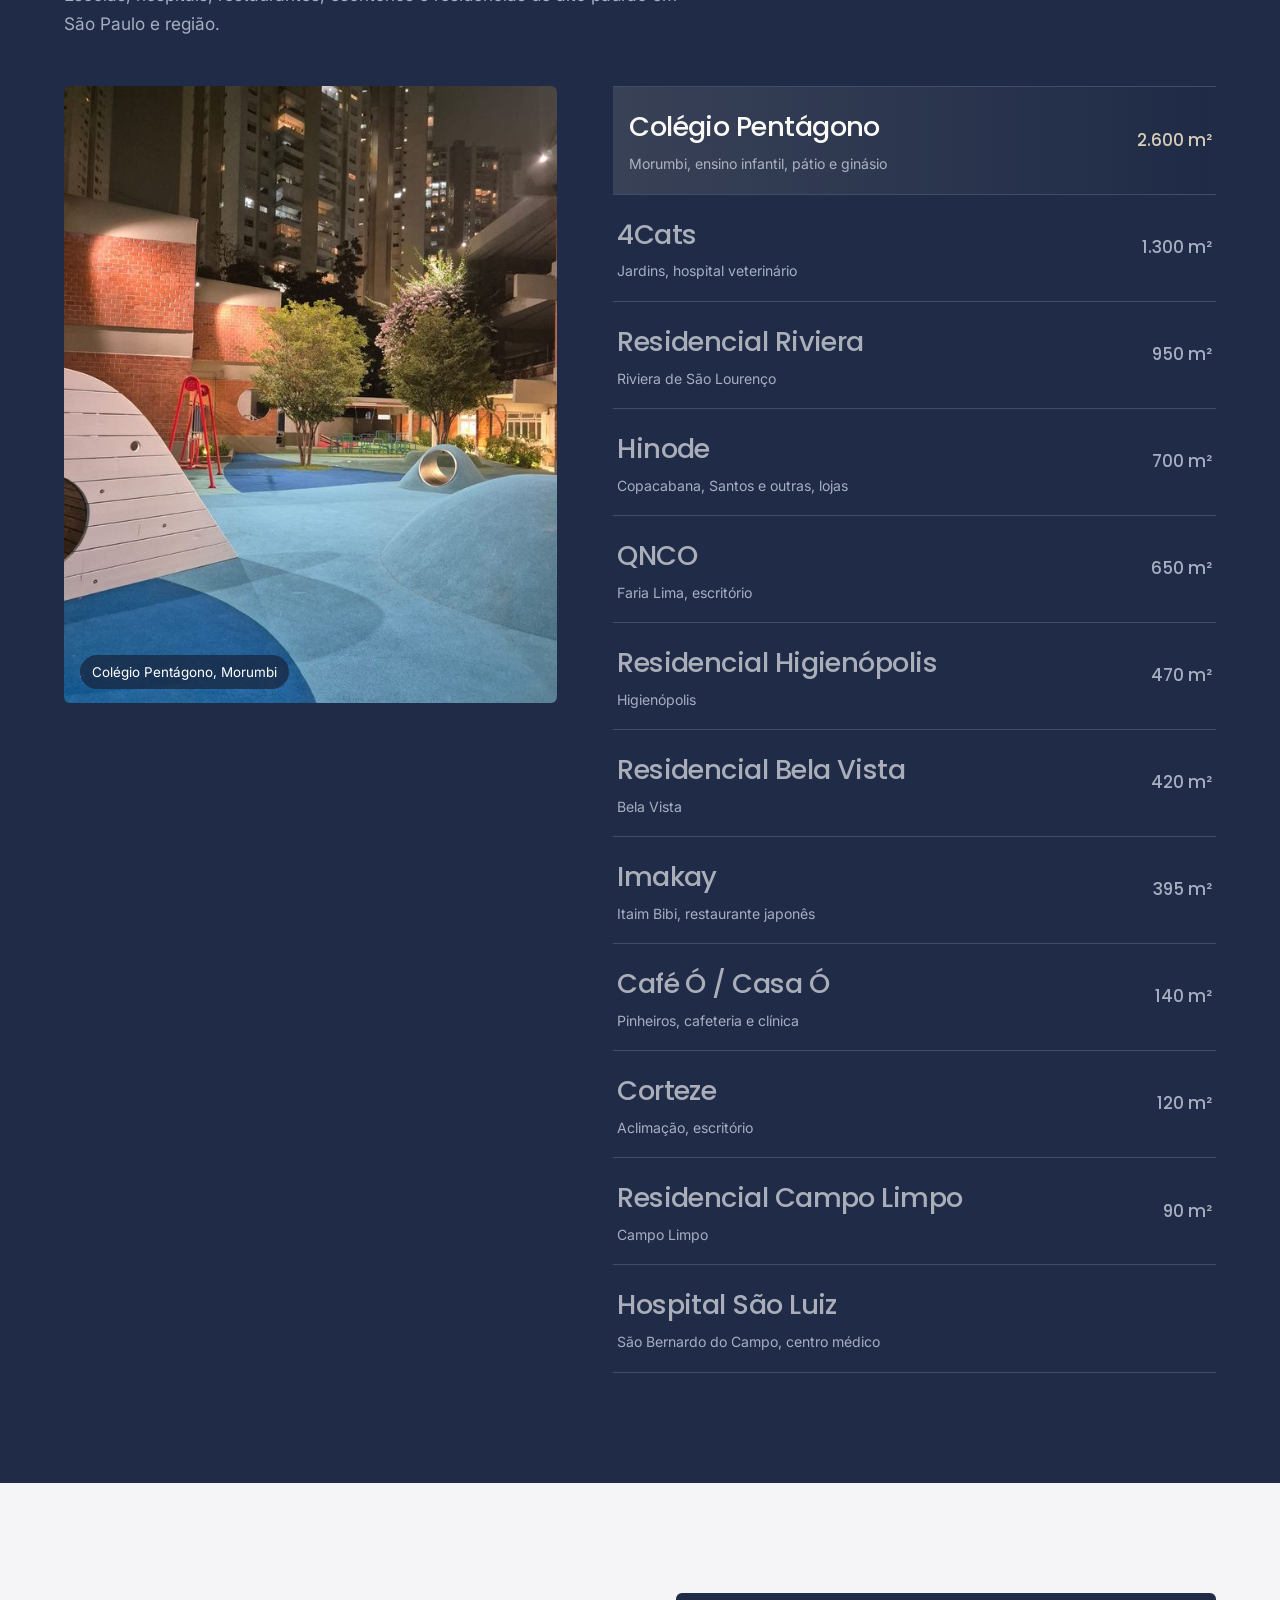
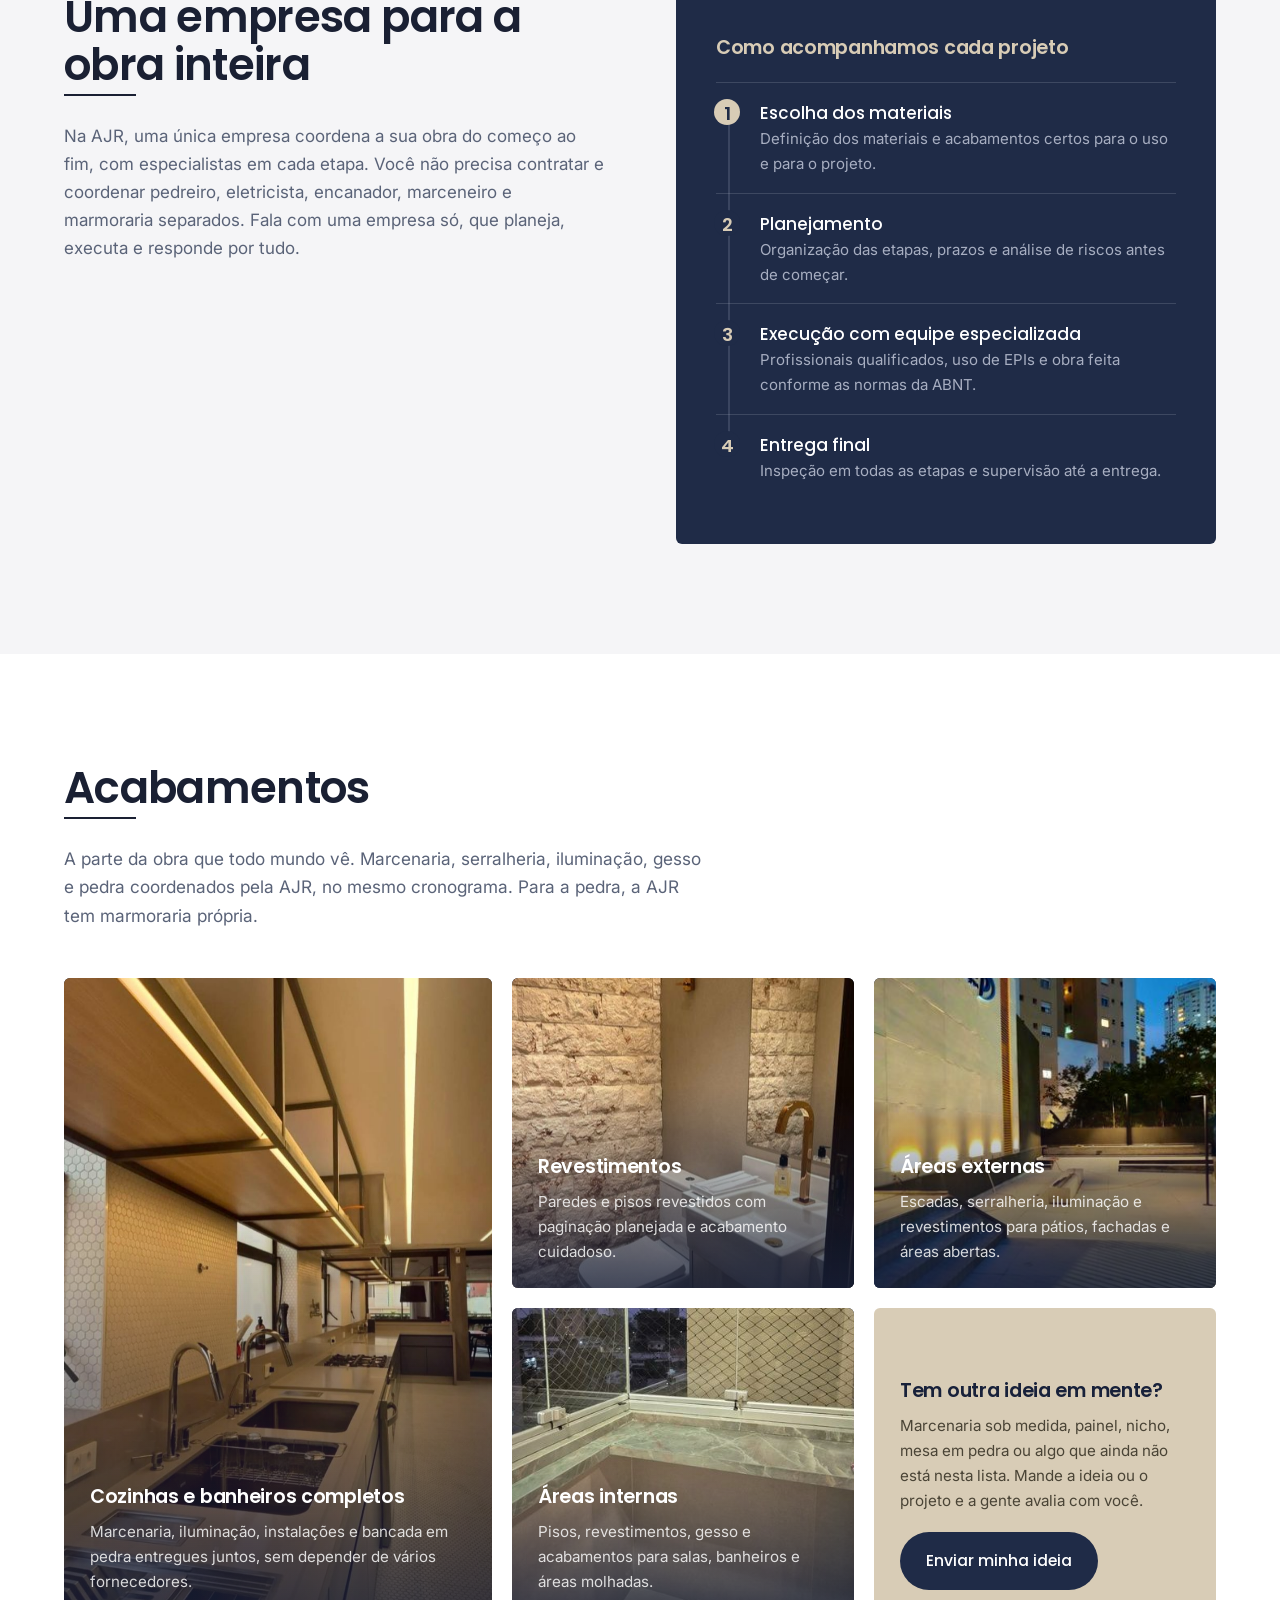
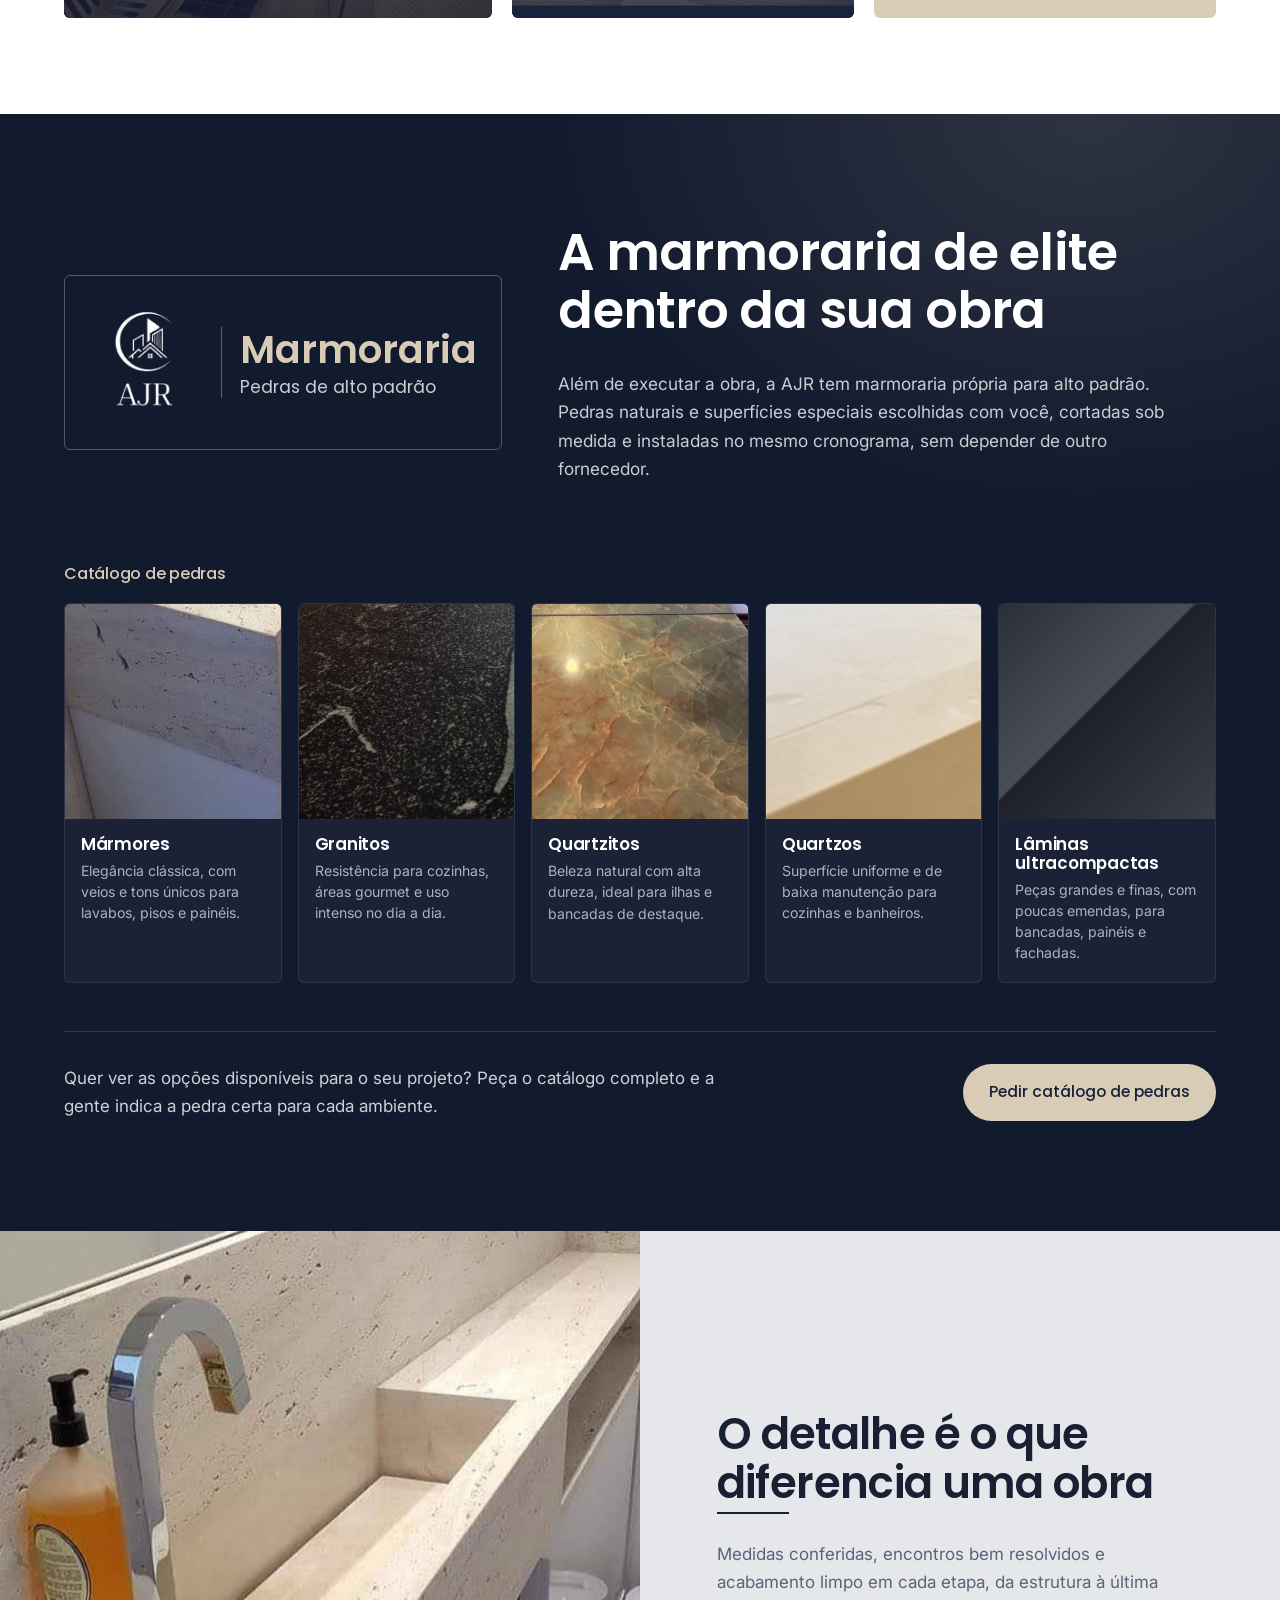
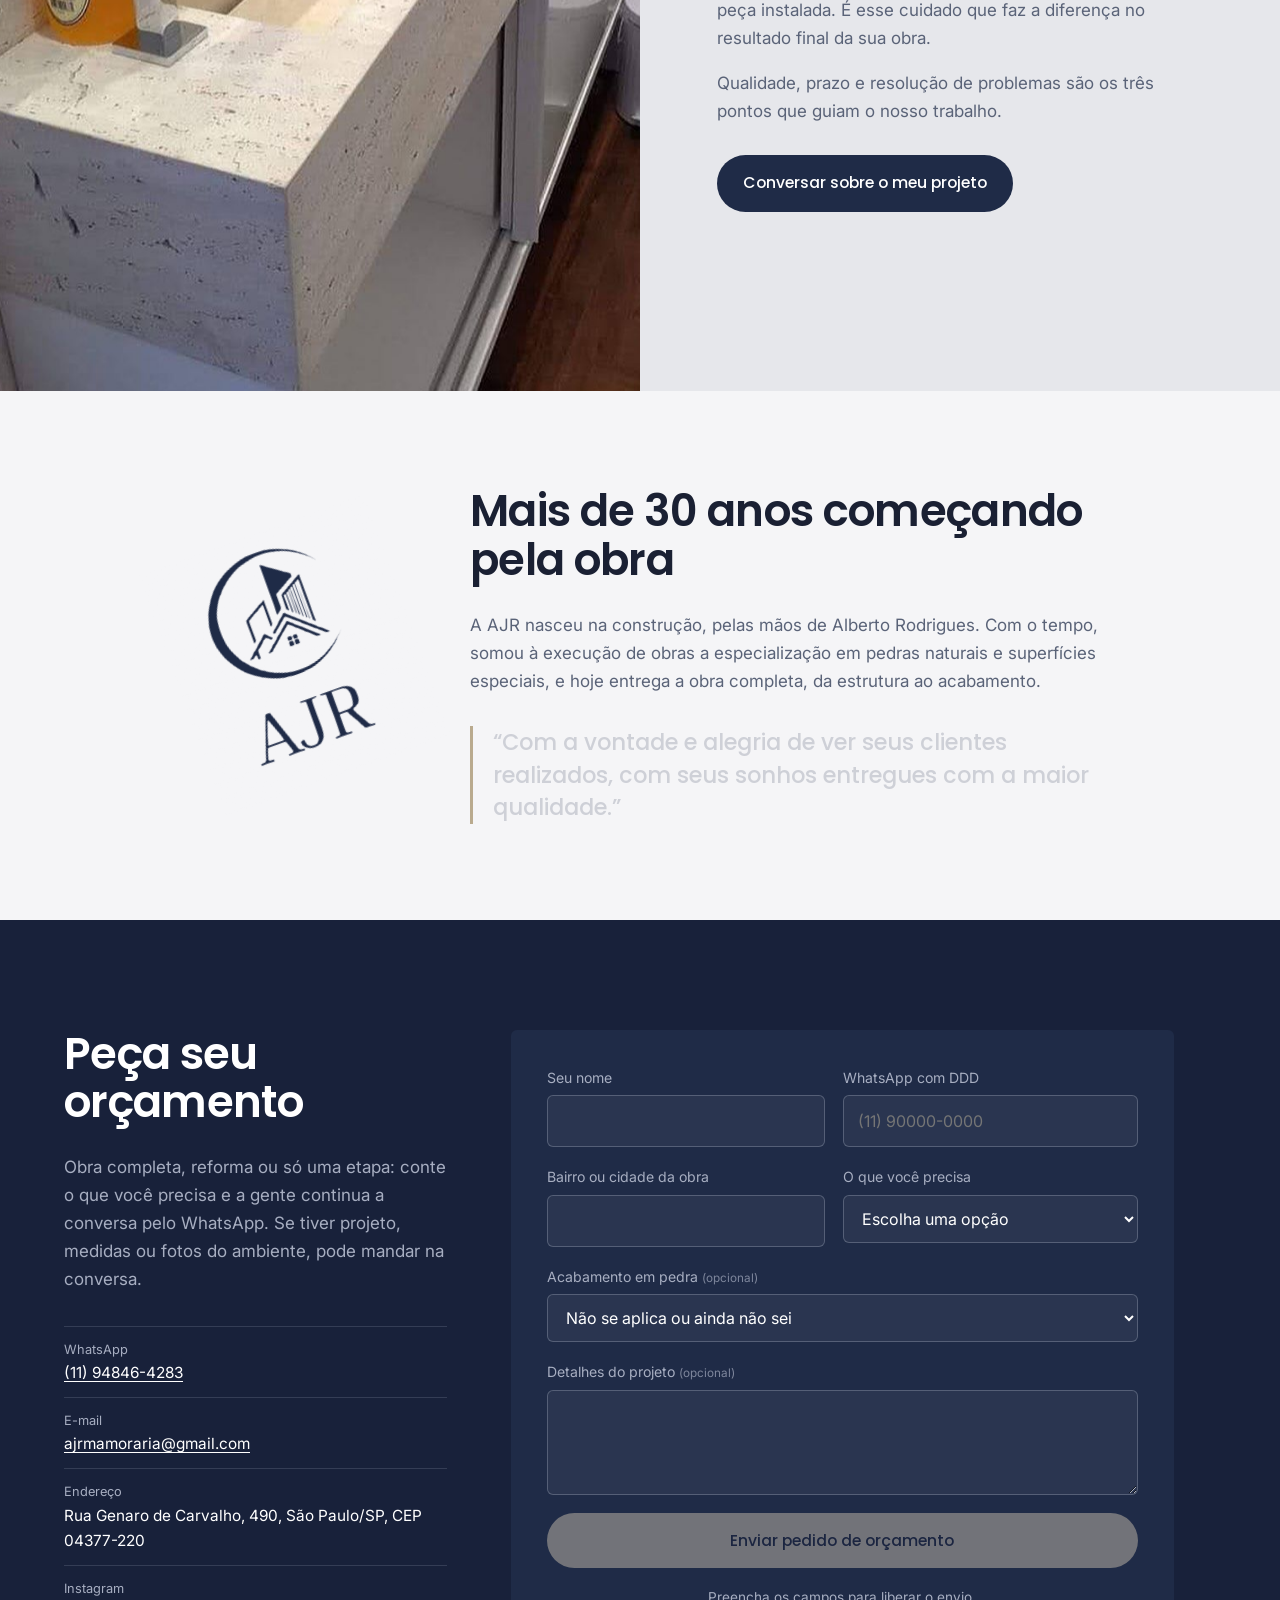
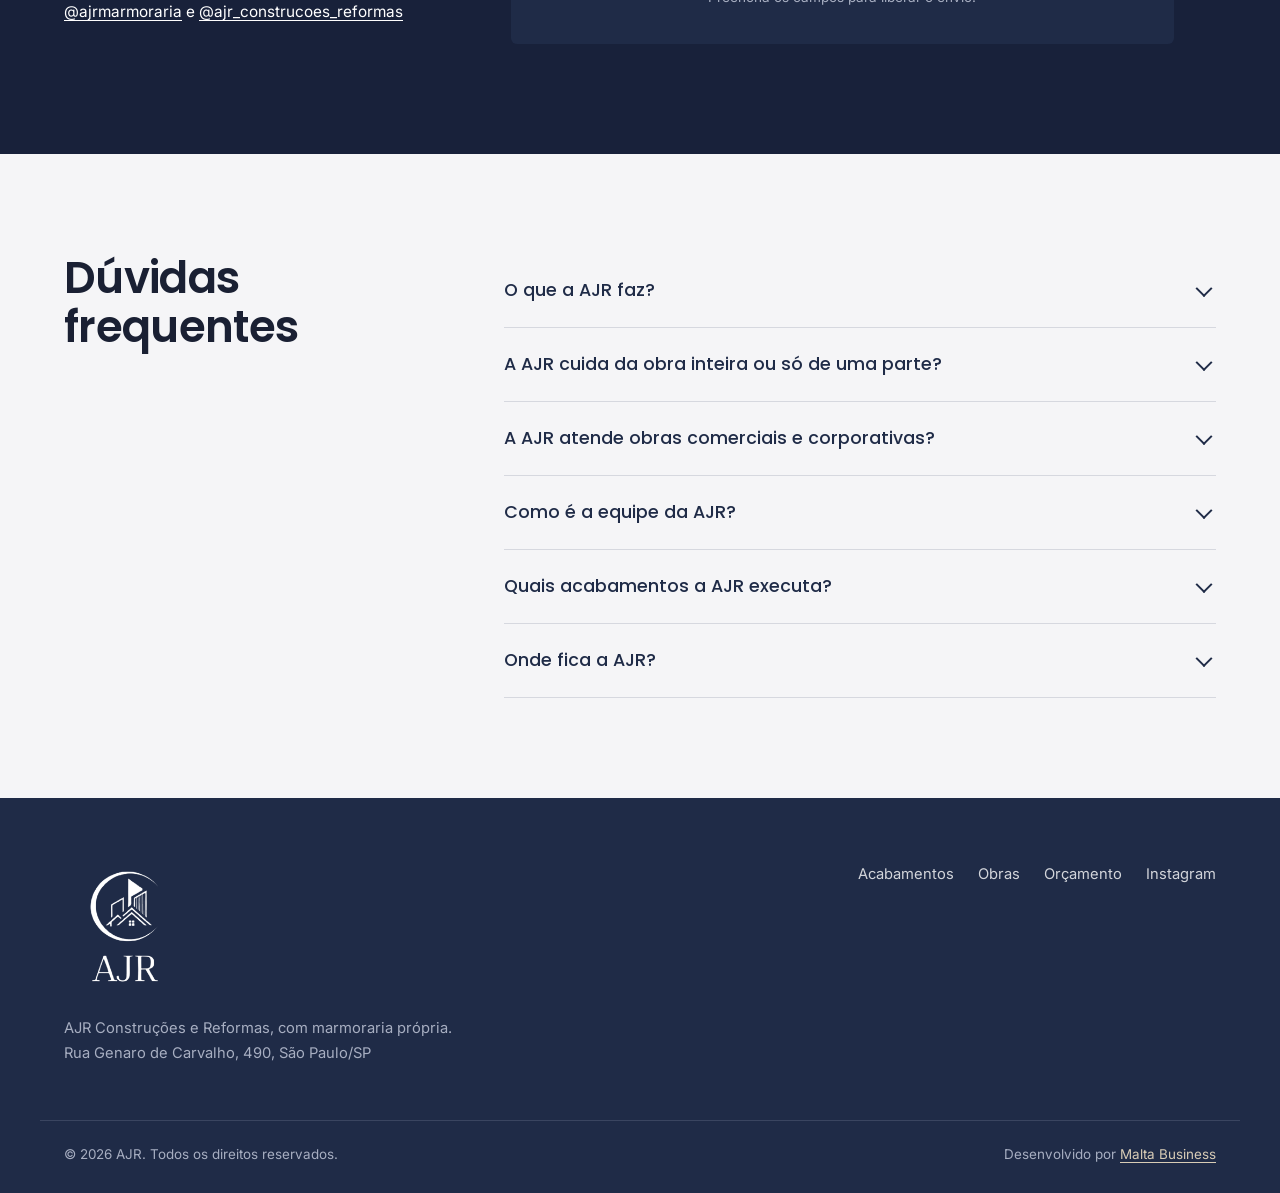
==== commit b0016ee7: "Hero com fotos trocando e logo em destaque, seção Marmoraria de elite com catálogo de pedras e equip" ====
--- a/index.html
+++ b/index.html
@@ -4,7 +4,7 @@
 <meta charset="utf-8">
 <meta name="viewport" content="width=device-width, initial-scale=1">
 <title>AJR | Obras, Reformas e Marmoraria de Alto Padrão em São Paulo, Perto de Você</title>
-<meta name="description" content="A AJR faz a sua obra de alto padrão de A a Z em São Paulo: demolição, construção, reformas, elétrica, hidráulica, marcenaria, iluminação e acabamentos em mármore e granito. Equipe própria e mais de 30 anos de obra. Peça seu orçamento.">
+<meta name="description" content="A AJR faz a sua obra de alto padrão de A a Z em São Paulo: demolição, construção, reformas, elétrica, hidráulica, marcenaria, iluminação e acabamentos em mármore e granito. Equipe especializada e mais de 30 anos de obra. Peça seu orçamento.">
 <meta name="robots" content="index, follow">
 <meta name="theme-color" content="#1F2B47">
 <link rel="canonical" href="https://ajrmarmoraria.com.br/">
@@ -13,7 +13,7 @@
 <meta property="og:locale" content="pt_BR">
 <meta property="og:site_name" content="AJR">
 <meta property="og:title" content="AJR | Sua obra de alto padrão de A a Z em São Paulo">
-<meta property="og:description" content="Demolição, construção, reformas, instalações, marcenaria e acabamentos em pedra com uma única equipe. Mais de 30 anos de obra.">
+<meta property="og:description" content="Demolição, construção, reformas, instalações, marcenaria e acabamentos em pedra com uma única empresa. Mais de 30 anos de obra.">
 <meta property="og:url" content="https://ajrmarmoraria.com.br/">
 <meta property="og:image" content="https://ajrmarmoraria.com.br/assets/img/og-image.jpg">
 <meta property="og:image:width" content="1200">
@@ -21,15 +21,15 @@
 <meta property="og:image:alt" content="Cozinha com bancada em pedra preta, projeto da AJR">
 <meta name="twitter:card" content="summary_large_image">
 <meta name="twitter:title" content="AJR | Sua obra de alto padrão de A a Z em São Paulo">
-<meta name="twitter:description" content="Demolição, construção, reformas, instalações, marcenaria e acabamentos em pedra com uma única equipe.">
+<meta name="twitter:description" content="Demolição, construção, reformas, instalações, marcenaria e acabamentos em pedra com uma única empresa.">
 <meta name="twitter:image" content="https://ajrmarmoraria.com.br/assets/img/og-image.jpg">
 
 <link rel="icon" type="image/png" sizes="192x192" href="assets/img/icon-192.png">
 <link rel="apple-touch-icon" href="assets/img/icon-180.png">
 <link rel="manifest" href="site.webmanifest">
 
-<link rel="preload" as="image" href="assets/img/hero-bancada-preta.jpg" media="(min-width: 821px)" fetchpriority="high">
-<link rel="preload" as="image" href="assets/img/hero-bancada-preta-mobile.jpg" media="(max-width: 820px)" fetchpriority="high">
+<link rel="preload" as="image" href="assets/img/hero-cozinha.jpg" media="(min-width: 821px)" fetchpriority="high">
+<link rel="preload" as="image" href="assets/img/hero-cozinha-mobile.jpg" media="(max-width: 820px)" fetchpriority="high">
 <link rel="preconnect" href="https://fonts.googleapis.com">
 <link rel="preconnect" href="https://fonts.gstatic.com" crossorigin>
 <link href="https://fonts.googleapis.com/css2?family=Inter:wght@400;500;600&family=Poppins:wght@500;600;700&display=swap" rel="stylesheet">
@@ -68,7 +68,7 @@
   "@id": "https://ajrmarmoraria.com.br/#empresa",
   "name": "AJR",
   "alternateName": ["AJR Construções e Reformas", "AJR Marmoraria"],
-  "description": "Obras e reformas de alto padrão de A a Z em São Paulo, com equipe própria: demolição, construção, reformas, serralheria, elétrica, hidráulica, iluminação, gesso, ar-condicionado, marcenaria e acabamentos em mármore e granito.",
+  "description": "Obras e reformas de alto padrão de A a Z em São Paulo, com equipe especializada: demolição, construção, reformas, serralheria, elétrica, hidráulica, iluminação, gesso, ar-condicionado, marcenaria e acabamentos em mármore e granito.",
   "url": "https://ajrmarmoraria.com.br/",
   "logo": "https://ajrmarmoraria.com.br/assets/img/icon-512.png",
   "image": "https://ajrmarmoraria.com.br/assets/img/og-image.jpg",
@@ -132,10 +132,10 @@
     },
     {
       "@type": "Question",
-      "name": "A equipe é própria?",
+      "name": "Como é a equipe da AJR?",
       "acceptedAnswer": {
         "@type": "Answer",
-        "text": "Sim. A AJR trabalha com equipe própria e profissionais qualificados, com acompanhamento de cada etapa até a entrega final."
+        "text": "A AJR trabalha com equipe especializada e profissionais qualificados em cada etapa, com acompanhamento até a entrega final."
       }
     },
     {
@@ -178,6 +178,7 @@
       <a href="#projetos">Projetos</a>
       <a href="#obras">Obras</a>
       <a href="#grupo">Como trabalhamos</a>
+      <a href="#marmoraria">Marmoraria</a>
       <a href="#duvidas">Dúvidas</a>
     </nav>
     <a class="btn btn--line js-wa" data-origem="topo" href="#">Falar no WhatsApp</a>
@@ -189,23 +190,41 @@
 <!-- HERO -->
 <section class="hero" id="hero">
   <div class="hero__frame">
-    <picture class="hero__media">
-      <source media="(max-width: 820px)" srcset="assets/img/hero-bancada-preta-mobile.jpg" width="1000" height="1215">
-      <img class="hero__img" src="assets/img/hero-bancada-preta.jpg" alt="Cozinha com bancada em pedra preta, cooktop embutido e marcenaria clara" width="2400" height="1538" fetchpriority="high">
-    </picture>
+    <div class="hero__media" id="heroSlides" aria-roledescription="carrossel" aria-label="Obras da AJR">
+      <picture class="hero__slide is-on">
+        <source media="(max-width: 820px)" srcset="assets/img/hero-cozinha-mobile.jpg">
+        <img class="hero__img" src="assets/img/hero-cozinha.jpg" alt="Cozinha ampla com ilha em pedra escura e marcenaria em madeira" width="1200" height="769" fetchpriority="high">
+      </picture>
+      <picture class="hero__slide">
+        <source media="(max-width: 820px)" srcset="assets/img/hero-sala-mobile.jpg">
+        <img class="hero__img" src="assets/img/hero-sala.jpg" alt="Sala integrada com piso claro e varanda" width="1200" height="769" loading="lazy">
+      </picture>
+      <picture class="hero__slide">
+        <source media="(max-width: 820px)" srcset="assets/img/hero-banheiro-mobile.jpg">
+        <img class="hero__img" src="assets/img/hero-banheiro.jpg" alt="Banheiro com banheira e paredes revestidas em pedra clara" width="1200" height="769" loading="lazy">
+      </picture>
+      <picture class="hero__slide">
+        <source media="(max-width: 820px)" srcset="assets/img/hero-jantar-mobile.jpg">
+        <img class="hero__img" src="assets/img/hero-jantar.jpg" alt="Sala de jantar com mesa longa em pedra natural" width="1200" height="769" loading="lazy">
+      </picture>
+    </div>
+    <div class="hero__dots" aria-label="Escolher foto"><button type="button" class="hero__dot is-on" aria-label="Ver foto 1 de 4"></button><button type="button" class="hero__dot" aria-label="Ver foto 2 de 4"></button><button type="button" class="hero__dot" aria-label="Ver foto 3 de 4"></button><button type="button" class="hero__dot" aria-label="Ver foto 4 de 4"></button></div>
     <span class="hero__shade" aria-hidden="true"></span>
     <span class="hero__glow" aria-hidden="true"></span>
     <div class="hero__text">
-      <p class="hero__kicker">AJR Construções e Reformas</p>
+      <div class="hero__brand">
+        <img src="assets/img/logo-ajr-branco.png" alt="" width="484" height="515">
+        <p><strong>Construções e Reformas</strong><span>Obra completa e marmoraria própria</span></p>
+      </div>
       <h1>Sua obra de alto padrão de&nbsp;A&nbsp;a&nbsp;Z, perto de você em São Paulo</h1>
-      <p class="hero__lead">Da demolição ao acabamento: construção, reforma, elétrica, hidráulica, serralheria, marcenaria, iluminação e mármore com uma única equipe própria e a experiência de quem faz obra há mais de 30 anos.</p>
+      <p class="hero__lead">Da demolição ao acabamento: construção, reforma, elétrica, hidráulica, serralheria, marcenaria, iluminação e mármore com uma equipe especializada e a experiência de quem faz obra há mais de 30 anos.</p>
       <div class="hero__cta">
         <a class="btn btn--stone js-wa" data-origem="hero" href="#">Pedir orçamento no WhatsApp</a>
         <a class="btn btn--ghost" href="#obras">Ver obras realizadas</a>
       </div>
       <dl class="hero__facts">
         <div><dt><span class="js-count" data-to="30">30</span>+</dt><dd>anos no mercado</dd></div>
-        <div><dt>Própria</dt><dd>equipe de execução</dd></div>
+        <div><dt>A a Z</dt><dd>obra completa com equipe especializada</dd></div>
         <div><dt><span class="js-count" data-to="2600">2.600</span> m²</dt><dd>maior obra apresentada, Colégio Pentágono</dd></div>
       </dl>
     </div>
@@ -226,7 +245,7 @@
   <div class="wrap">
     <div class="does__head reveal">
       <h2>O que a AJR faz</h2>
-      <p>A AJR não é só marmoraria. É a empresa que faz a sua obra inteira: planeja, executa e entrega cada etapa com equipe própria, da demolição ao acabamento final.</p>
+      <p>A AJR não é só marmoraria. É a empresa que faz a sua obra inteira: planeja, executa e entrega cada etapa com equipe especializada, da demolição ao acabamento final.</p>
     </div>
     <div class="does__grid stagger">
       <div class="does__col">
@@ -329,8 +348,8 @@
 <section class="group" id="grupo">
   <div class="wrap group__in">
     <div class="group__intro reveal">
-      <h2>Uma equipe para a obra inteira</h2>
-      <p>Na AJR, a mesma equipe cuida da sua obra do começo ao fim. Você não precisa contratar e coordenar pedreiro, eletricista, encanador, marceneiro e marmoraria separados. Fala com uma empresa só, que planeja, executa e responde por tudo.</p>
+      <h2>Uma empresa para a obra inteira</h2>
+      <p>Na AJR, uma única empresa coordena a sua obra do começo ao fim, com especialistas em cada etapa. Você não precisa contratar e coordenar pedreiro, eletricista, encanador, marceneiro e marmoraria separados. Fala com uma empresa só, que planeja, executa e responde por tudo.</p>
     </div>
     <div class="group__steps reveal" id="steps">
       <span class="steps__line" aria-hidden="true"><i></i></span>
@@ -338,7 +357,7 @@
       <ol>
         <li><strong>Escolha dos materiais</strong><span>Definição dos materiais e acabamentos certos para o uso e para o projeto.</span></li>
         <li><strong>Planejamento</strong><span>Organização das etapas, prazos e análise de riscos antes de começar.</span></li>
-        <li><strong>Execução com equipe própria</strong><span>Profissionais qualificados, uso de EPIs e obra feita conforme as normas da ABNT.</span></li>
+        <li><strong>Execução com equipe especializada</strong><span>Profissionais qualificados, uso de EPIs e obra feita conforme as normas da ABNT.</span></li>
         <li><strong>Entrega final</strong><span>Inspeção em todas as etapas e supervisão até a entrega.</span></li>
       </ol>
     </div>
@@ -350,7 +369,7 @@
   <div class="wrap">
     <header class="sec-head reveal">
       <h2>Acabamentos</h2>
-      <p>A parte da obra que todo mundo vê. Marcenaria, serralheria, iluminação, gesso e pedra feitos pela mesma equipe, no mesmo cronograma. Para a pedra, a AJR tem marmoraria própria.</p>
+      <p>A parte da obra que todo mundo vê. Marcenaria, serralheria, iluminação, gesso e pedra coordenados pela AJR, no mesmo cronograma. Para a pedra, a AJR tem marmoraria própria.</p>
     </header>
 
     <div class="stone__grid stagger">
@@ -388,12 +407,33 @@
         <a class="btn btn--navy js-wa" data-origem="servicos" href="#">Enviar minha ideia</a>
       </aside>
     </div>
-
-    <div class="materials reveal">
-      <h3>Acabamentos que executamos</h3>
-      <ul class="stagger">
-        <li>Marcenaria</li><li>Serralheria</li><li>Iluminação</li><li>Gesso</li><li>Mármore e granito</li><li>Quartzito</li>
-      </ul>
+  </div>
+</section>
+
+<!-- MARMORARIA DE ELITE -->
+<section class="elite" id="marmoraria">
+  <div class="wrap">
+    <div class="elite__head">
+      <div class="elite__brand reveal">
+        <img src="assets/img/logo-ajr-branco.png" alt="" width="484" height="515" loading="lazy">
+        <p><strong>Marmoraria</strong>Pedras de alto padrão</p>
+      </div>
+      <div class="reveal">
+        <h2>A marmoraria de elite dentro da sua obra</h2>
+        <p>Além de executar a obra, a AJR tem marmoraria própria para alto padrão. Pedras naturais e superfícies especiais escolhidas com você, cortadas sob medida e instaladas no mesmo cronograma, sem depender de outro fornecedor.</p>
+      </div>
+    </div>
+    <h3 class="elite__label reveal">Catálogo de pedras</h3>
+    <div class="cat stagger">
+      <article class="cat__item"><figure><img src="assets/img/pedra-marmore.jpg" alt="Detalhe de acabamento em mármores feito pela AJR" width="640" height="640" loading="lazy"></figure><h3>Mármores</h3><p>Elegância clássica, com veios e tons únicos para lavabos, pisos e painéis.</p></article>
+      <article class="cat__item"><figure><img src="assets/img/pedra-granito.jpg" alt="Detalhe de acabamento em granitos feito pela AJR" width="640" height="640" loading="lazy"></figure><h3>Granitos</h3><p>Resistência para cozinhas, áreas gourmet e uso intenso no dia a dia.</p></article>
+      <article class="cat__item"><figure><img src="assets/img/pedra-quartzito.jpg" alt="Detalhe de acabamento em quartzitos feito pela AJR" width="640" height="640" loading="lazy"></figure><h3>Quartzitos</h3><p>Beleza natural com alta dureza, ideal para ilhas e bancadas de destaque.</p></article>
+      <article class="cat__item"><figure><img src="assets/img/pedra-quartzo.jpg" alt="Detalhe de acabamento em quartzos feito pela AJR" width="640" height="640" loading="lazy"></figure><h3>Quartzos</h3><p>Superfície uniforme e de baixa manutenção para cozinhas e banheiros.</p></article>
+      <article class="cat__item"><figure class="cat__swatch" aria-hidden="true"></figure><h3>Lâminas ultracompactas</h3><p>Peças grandes e finas, com poucas emendas, para bancadas, painéis e fachadas.</p></article>
+    </div>
+    <div class="elite__cta reveal">
+      <p>Quer ver as opções disponíveis para o seu projeto? Peça o catálogo completo e a gente indica a pedra certa para cada ambiente.</p>
+      <a class="btn btn--stone js-wa" data-origem="marmoraria" data-msg="Olá! Vim pelo site da AJR e gostaria de ver o catálogo de pedras da marmoraria." href="#">Pedir catálogo de pedras</a>
     </div>
   </div>
 </section>
@@ -502,8 +542,8 @@
         <p>Sim. A AJR atende projetos residenciais, comerciais e corporativos de todos os portes, como o Colégio Pentágono, o hospital veterinário 4Cats e o escritório QNCO.</p>
       </details>
       <details>
-        <summary>A equipe é própria?</summary>
-        <p>Sim. A AJR trabalha com equipe própria e profissionais qualificados, com acompanhamento de cada etapa até a entrega final.</p>
+        <summary>Como é a equipe da AJR?</summary>
+        <p>A AJR trabalha com equipe especializada e profissionais qualificados em cada etapa, com acompanhamento até a entrega final.</p>
       </details>
       <details>
         <summary>Quais acabamentos a AJR executa?</summary>
--- a/assets/css/style.css
+++ b/assets/css/style.css
@@ -73,7 +73,6 @@
 .hero__facts dd{margin:0;font-size:.95rem;color:rgba(255,255,255,.75);max-width:15em;line-height:1.4}
 .hero__frame{clip-path:inset(4% 4% 4% 4% round 28px);animation:frameIn 1.3s .05s var(--ease) forwards}
 @keyframes frameIn{to{clip-path:inset(0 0 0 0 round 28px)}}
-.hero__img{animation:heroZoom 2.4s var(--ease)}
 @keyframes heroZoom{from{transform:scale(1.25)}to{transform:scale(1.08)}}
 /* hero load sequence */
 .hero__kicker,.hero__lead,.hero__cta,.hero__facts{opacity:0;transform:translateY(18px);animation:rise .9s var(--ease) forwards}
@@ -399,6 +398,68 @@
   .does__cta .btn{width:100%}
 }
 
+/* ===== Hero: slideshow e marca ===== */
+.hero__slide{position:absolute;inset:0;opacity:0;transition:opacity 1.4s ease}
+.hero__slide.is-on{opacity:1}
+.hero__slide .hero__img{transform:scale(1.04)}
+.hero__slide.is-on .hero__img{animation:slideZoom 7s linear forwards}
+@keyframes slideZoom{from{transform:scale(1.04)}to{transform:scale(1.14)}}
+.hero__dots{position:absolute;right:clamp(20px,4vw,56px);bottom:clamp(24px,4vw,48px);z-index:2;display:flex;gap:10px}
+.hero__dot{all:unset;cursor:pointer;width:28px;height:4px;border-radius:4px;background:rgba(255,255,255,.35);transition:background .3s,width .3s}
+.hero__dot.is-on{background:var(--stone);width:46px}
+.hero__dot:focus-visible{outline:2px solid var(--stone);outline-offset:4px}
+.hero__brand{display:flex;align-items:center;gap:20px;margin-bottom:26px;opacity:0;transform:translateY(18px);animation:rise .9s .3s var(--ease) forwards}
+.hero__brand img{width:clamp(120px,11vw,160px);height:auto;filter:drop-shadow(0 6px 18px rgba(0,0,0,.35))}
+.hero__brand p{margin:0;display:flex;flex-direction:column;line-height:1.1;padding-left:20px;border-left:1px solid rgba(216,204,182,.5)}
+.hero__brand strong{font-family:var(--ff-head);font-weight:600;font-size:clamp(1.4rem,2.2vw,2rem);letter-spacing:-.01em;color:var(--white)}
+.hero__brand span{font-size:clamp(.9rem,1.2vw,1.05rem);color:var(--stone);letter-spacing:.02em;margin-top:6px}
+
+.topbar .brand{transition:opacity .4s var(--ease)}
+.topbar:not(.is-solid) .brand{opacity:0;pointer-events:none}
+.hero__brand span{color:var(--stone)}
+/* ===== Marmoraria de elite ===== */
+.elite{background:#121A2E;color:var(--white);padding:110px 0;position:relative;overflow:hidden}
+.elite::before{content:"";position:absolute;inset:0;background:radial-gradient(60% 50% at 85% 0%,rgba(216,204,182,.14),transparent 70%);pointer-events:none}
+.elite .wrap{position:relative}
+.elite__head{display:grid;grid-template-columns:minmax(0,.8fr) minmax(0,1.2fr);gap:56px;align-items:center;margin-bottom:64px}
+.elite__brand{display:flex;align-items:center;gap:18px;padding:28px;border:1px solid rgba(216,204,182,.35);border-radius:6px}
+.elite__brand img{width:110px;height:auto}
+.elite__brand p{margin:0;font-family:var(--ff-head);font-size:1rem;font-weight:400;line-height:1.2;color:rgba(255,255,255,.7);padding-left:18px;border-left:1px solid rgba(216,204,182,.4)}
+.elite__brand strong{display:block;color:var(--stone);font-weight:600;font-size:clamp(1.8rem,3vw,2.6rem);margin-bottom:4px}
+.elite h2{color:var(--white);font-size:clamp(2rem,4vw,3.2rem)}
+.elite__head p{color:rgba(255,255,255,.78);font-size:1.08rem;max-width:36em}
+.elite__label{font-size:1rem;color:var(--stone);font-weight:500;margin-bottom:20px}
+.cat{display:grid;grid-template-columns:repeat(5,minmax(0,1fr));gap:16px}
+.cat__item{background:rgba(255,255,255,.04);border:1px solid rgba(255,255,255,.08);border-radius:6px;overflow:hidden;transition:transform .45s var(--ease),border-color .45s var(--ease)}
+.cat__item:hover{transform:translateY(-6px);border-color:rgba(216,204,182,.5)}
+.js .stagger.is-in>.cat__item:hover{transform:translateY(-6px);transition-delay:0s}
+.cat__item figure{margin:0;aspect-ratio:1/1;overflow:hidden;background:var(--navy)}
+.cat__item img{width:100%;height:100%;object-fit:cover;transition:transform 1s var(--ease)}
+.cat__item:hover img{transform:scale(1.08)}
+.cat__swatch{background:linear-gradient(135deg,#2b2f36 0%,#4a4f57 45%,#1e2127 46%,#3a3e45 100%)!important}
+.cat__item h3{font-size:1.05rem;color:var(--white);margin:16px 16px 6px}
+.cat__item p{font-size:.88rem;color:rgba(255,255,255,.65);margin:0 16px 18px;line-height:1.5}
+.elite__cta{margin-top:48px;display:flex;justify-content:space-between;align-items:center;gap:24px;flex-wrap:wrap;padding-top:32px;border-top:1px solid rgba(255,255,255,.12)}
+.elite__cta p{margin:0;max-width:40em;color:rgba(255,255,255,.8)}
+@media (max-width:1024px){.cat{grid-template-columns:repeat(3,minmax(0,1fr))}}
+@media (max-width:820px){
+  .hero__brand{gap:12px;margin-bottom:16px}
+  .hero__brand img{width:92px}
+  .hero__brand p{padding-left:14px}
+  .hero__brand strong{font-size:1.25rem}
+  .hero__brand span{font-size:.82rem}
+  .hero__dots{left:18px;right:auto;top:96px;bottom:auto}
+  .elite{padding:76px 0}
+  .elite__head{grid-template-columns:1fr;gap:28px;margin-bottom:40px}
+  .elite__brand{padding:20px;gap:14px}
+  .elite__brand img{width:80px}
+  .elite__brand strong{font-size:1.6rem}
+  .cat{grid-template-columns:repeat(2,minmax(0,1fr));gap:10px}
+  .cat__item:last-child{grid-column:1 / -1}
+  .cat__item:last-child figure{aspect-ratio:2/1}
+  .elite__cta .btn{width:100%}
+}
+
 /* Responsive */
 @media (max-width:1024px){
   .nav{display:none}
@@ -411,7 +472,7 @@
   .hero{padding:10px}
   .hero__frame{min-height:calc(100svh - 20px);border-radius:22px}
   .hero__shade{background:linear-gradient(180deg,rgba(18,25,44,.7) 0%,rgba(18,25,44,0) 18%),linear-gradient(0deg,rgba(18,25,44,.96) 0%,rgba(18,25,44,.88) 48%,rgba(18,25,44,.25) 72%,rgba(18,25,44,0) 88%)}
-  .hero__img{object-position:42% 0%}
+  .hero__img{object-position:50% 30%}
   .hero__text{padding:260px 18px 24px}
   .hero h1{font-size:2.05rem}
   .hero__lead{font-size:.95rem;line-height:1.55}
@@ -472,6 +533,9 @@
   .band__row{transform:none!important}
   .js-quote .qw{color:var(--navy)}
   .hero__glow{display:none}
+  .hero__slide{transition:none}
+  .hero__slide.is-on .hero__img{animation:none}
+  .hero__brand{opacity:1;transform:none}
   .hero__frame{clip-path:none}
   .js .proj img{clip-path:none;transform:none}
   .lb__img{opacity:1;transform:none}
